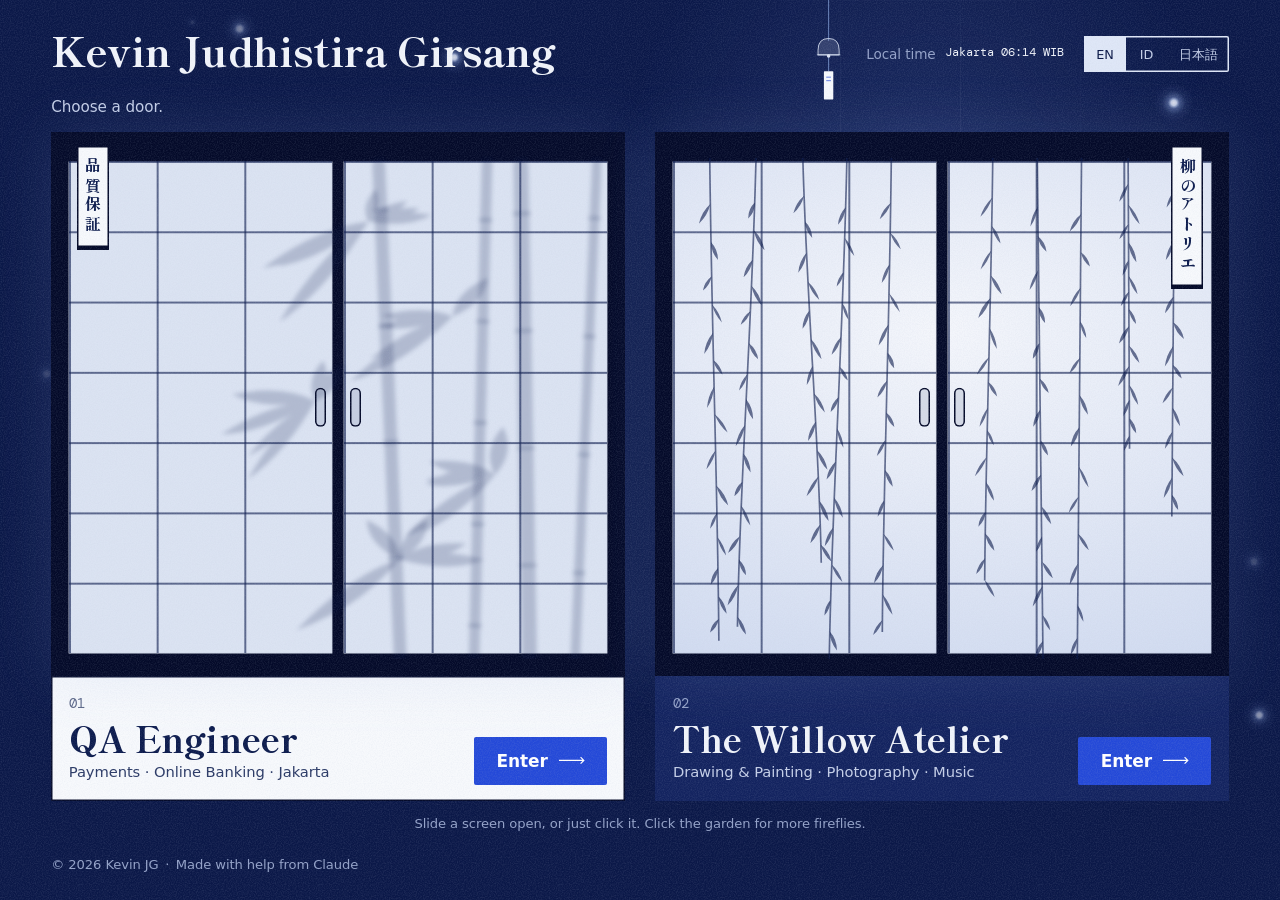
==== index.html @ 8b37664a "Gate: hang the furin in the header row, darken the frames at night The wind chime was placed at a fi" ====
<!doctype html>
<html lang="en" class="theme-dark">
<head>
  <meta charset="utf-8">
  <meta name="viewport" content="width=device-width, initial-scale=1, viewport-fit=cover">
  <title data-i18n="meta.gate.title">Kevin JG · QA Engineer and The Willow Atelier</title>
  <meta name="description" content="Two doors. One leads to my work as a QA engineer in payments and online banking. The other leads to The Willow Atelier, where I make art." data-i18n-attr="content:meta.gate.desc">
  <meta name="author" content="Kevin Judhistira Girsang">
  <meta name="theme-color" content="#0b1848">
  <link rel="canonical" href="https://kjudhist.github.io/">

  <meta property="og:type" content="website">
  <meta property="og:site_name" content="Kevin JG">
  <meta property="og:url" content="https://kjudhist.github.io/">
  <meta property="og:title" content="Kevin JG · QA Engineer and The Willow Atelier">
  <meta property="og:description" content="Two doors. One leads to my work as a QA engineer in payments and online banking. The other leads to The Willow Atelier, where I make art.">
  <meta property="og:image" content="https://kjudhist.github.io/assets/og/og-gate.jpg">
  <meta property="og:image:width" content="1200">
  <meta property="og:image:height" content="630">
  <meta property="og:image:alt" content="Kevin Judhistira Girsang. Two doors: QA Engineer, and The Willow Atelier.">
  <meta property="og:locale" content="en_US">
  <meta property="og:locale:alternate" content="id_ID">
  <meta property="og:locale:alternate" content="ja_JP">
  <meta name="twitter:card" content="summary_large_image">
  <meta name="twitter:title" content="Kevin JG · QA Engineer and The Willow Atelier">
  <meta name="twitter:description" content="Two doors. One leads to my work as a QA engineer in payments and online banking. The other leads to The Willow Atelier, where I make art.">
  <meta name="twitter:image" content="https://kjudhist.github.io/assets/og/og-gate.jpg">

  <link rel="icon" href="assets/icons/favicon.ico" sizes="32x32">
  <link rel="icon" href="assets/icons/favicon.svg" type="image/svg+xml">
  <link rel="apple-touch-icon" href="assets/icons/apple-touch-icon.png">
  <link rel="manifest" href="assets/icons/site.webmanifest">

  <link rel="preconnect" href="https://fonts.googleapis.com">
  <link rel="preconnect" href="https://fonts.gstatic.com" crossorigin>
  <link rel="stylesheet" href="https://fonts.googleapis.com/css2?family=DM+Mono:wght@400;500&family=Shippori+Mincho+B1:wght@500;700;800&family=Zen+Kaku+Gothic+New:wght@400;500;700&display=swap">
  <link rel="stylesheet" href="css/base.css">
  <link rel="stylesheet" href="css/gate.css">

  <script src="js/i18n.js"></script>
  <script src="js/main.js" defer></script>
  <script src="js/gate.js" defer></script>
</head>
<body class="gate">
  <!-- fireflies drift over the night garden (js/gate.js) -->
  <canvas class="hotaru" data-hotaru aria-hidden="true"></canvas>

  <header class="g-top">
    <div class="g-id" data-testid="station-sign">
      <h1 class="g-name unveil" translate="no">Kevin Judhistira Girsang</h1>
    </div>
    <div class="g-meta">
      <!-- a wind chime (furin) under the eaves: hover or tap it to ring it.
         Its cord runs up out of the window. -->
      <button class="furin" type="button" data-furin aria-label="Ring the wind chime" data-i18n-attr="aria-label:gate.furin">
        <svg viewBox="0 0 60 150" aria-hidden="true" focusable="false">
          <path class="furin__cord" d="M30 -400V44"/>
          <g class="furin__swing">
            <path class="furin__bell" d="M12 60Q12 40 30 40Q48 40 48 60V68H12Z"/>
            <path class="furin__rim" d="M10 68H50"/>
            <path class="furin__line" d="M30 68V96"/>
            <circle class="furin__clapper" cx="30" cy="70" r="3"/>
            <g class="furin__strip">
              <rect x="22" y="96" width="16" height="48" rx="1"/>
              <path d="M26 106H34M26 112H34" />
            </g>
          </g>
        </svg>
      </button>
      <p class="g-clock"><span data-i18n="gate.local">Local time</span> <span class="mono" translate="no">Jakarta <time data-clock>--:--</time> WIB</span></p>
      <div class="lang" role="group" aria-label="Language" data-i18n-attr="aria-label:common.lang" data-testid="lang-switcher">
        <button class="lang__opt" type="button" lang="en" title="English" aria-label="English" aria-pressed="true" data-lang-option="en" data-testid="lang-option-en">EN</button>
        <button class="lang__opt" type="button" lang="id" title="Bahasa Indonesia" aria-label="Bahasa Indonesia" aria-pressed="false" data-lang-option="id" data-testid="lang-option-id">ID</button>
        <button class="lang__opt" type="button" lang="ja" title="日本語" aria-label="日本語" aria-pressed="false" data-lang-option="ja" data-testid="lang-option-ja">日本語</button>
      </div>
    </div>
  </header>

  <main class="g-main" id="main">
    <p class="g-intro" data-i18n="gate.intro">Choose a door.</p>

    <!-- Two doors, each a pair of shoji. Drag a pair apart to slide it open, or
         click it: either way the screens part and the room behind is where you go.
         The whole door is the link, so keyboard and screen readers get a plain link. -->
    <nav class="g-doors" aria-label="Doors" data-i18n-attr="aria-label:gate.doors" data-gate data-testid="gate-doors">
      <a class="door door--qa" href="qa/" data-door data-tone="light" data-testid="door-qa" draggable="false">
        <div class="door__frame" aria-hidden="true">
          <div class="door__room"><svg viewBox="0 0 800 900" preserveAspectRatio="xMidYMax slice" focusable="false"><defs><linearGradient id="sky-day-11" x1="0" y1="0" x2="0" y2="1"><stop offset="0" stop-color="#bccbec"/><stop offset=".55" stop-color="#e3eaf7"/><stop offset="1" stop-color="#f4f6fa"/></linearGradient></defs><rect width="800" height="900" fill="url(#sky-day-11)"/><circle cx="440" cy="306" r="54" fill="#f7f9fc" stroke="#0c1b4d" stroke-width="2"/><rect x="301.8" y="429.5" width="252.4" height="14" rx="7" fill="#eef2f9" opacity=".8"/><rect x="276.4" y="338.6" width="254.5" height="14" rx="7" fill="#eef2f9" opacity=".8"/><rect x="301.3" y="350.1" width="209.5" height="14" rx="7" fill="#eef2f9" opacity=".8"/><path d="M-160,514.5 Q-160,514.5 -80,502 Q0,489.4 80,493.2 Q160,496.9 240,493.1 Q320,489.3 400,502.2 Q480,515.1 560,513.1 Q640,511 720,499.2 Q800,487.5 880,504.4 L960,1100 L-160,1100 Z" fill="#cfdcf1"/><path d="M-200,607.9 Q-200,607.9 -100,603.3 Q0,598.6 100,598 Q200,597.5 300,590.6 Q400,583.7 500,581.6 Q600,579.5 700,587.2 Q800,594.9 900,587.8 L1000,1100 L-200,1100 Z" fill="#a9bfea"/><path d="M-240,676.6 Q-240,676.6 -120,677.2 Q0,677.8 120,675.3 Q240,672.7 360,677.9 Q480,683.1 600,682.9 Q720,682.6 840,687.4 L1040,1100 L-240,1100 Z" fill="#6d8fdc"/><path d="M-280,774.3 Q-280,774.3 -140,775.4 Q0,776.5 140,775.3 Q280,774 420,775.5 Q560,776.9 700,775.1 L1080,1100 L-280,1100 Z" fill="#5274d6"/></svg></div>
          <div class="shoji door__panel door__panel--l"><div class="door__cast" data-shadow><svg viewBox="0 0 520 600" preserveAspectRatio="xMidYMin slice" focusable="false"><g transform="translate(330 0) rotate(-2.5 6 600)"><rect width="12" height="620" rx="6"/><rect x="-1.5" y="47" width="15" height="3" rx="1.5"/><rect x="-1.5" y="157" width="15" height="3" rx="1.5"/><rect x="-1.5" y="267" width="15" height="3" rx="1.5"/><rect x="-1.5" y="377" width="15" height="3" rx="1.5"/><rect x="-1.5" y="487" width="15" height="3" rx="1.5"/><rect x="-1.5" y="597" width="15" height="3" rx="1.5"/></g><g transform="translate(392 0) rotate(1.5 5 600)"><rect width="10" height="620" rx="5"/><rect x="-1.5" y="57" width="13" height="3" rx="1.5"/><rect x="-1.5" y="153" width="13" height="3" rx="1.5"/><rect x="-1.5" y="249" width="13" height="3" rx="1.5"/><rect x="-1.5" y="345" width="13" height="3" rx="1.5"/><rect x="-1.5" y="441" width="13" height="3" rx="1.5"/><rect x="-1.5" y="537" width="13" height="3" rx="1.5"/></g><g transform="translate(448 0) rotate(-1 7 600)"><rect width="14" height="620" rx="7"/><rect x="-1.5" y="51" width="17" height="3" rx="1.5"/><rect x="-1.5" y="162" width="17" height="3" rx="1.5"/><rect x="-1.5" y="273" width="17" height="3" rx="1.5"/><rect x="-1.5" y="384" width="17" height="3" rx="1.5"/><rect x="-1.5" y="495" width="17" height="3" rx="1.5"/></g><g transform="translate(486 0) rotate(2.5 4.5 600)"><rect width="9" height="620" rx="4.5"/><rect x="-1.5" y="55" width="12" height="3" rx="1.5"/><rect x="-1.5" y="167" width="12" height="3" rx="1.5"/><rect x="-1.5" y="279" width="12" height="3" rx="1.5"/><rect x="-1.5" y="391" width="12" height="3" rx="1.5"/><rect x="-1.5" y="503" width="12" height="3" rx="1.5"/></g><g class="sway" style="--t:7.6s;--d:-1.3s;--o:300px 60px"><path d="M300,60 Q252.1,66.1 200.6,104 Q248.5,97.9 300,60 Z M300,60 Q314.5,46 307.3,29.6 Q292.7,43.6 300,60 Z M300,60 Q258.5,67.9 215.9,102.7 Q257.4,94.8 300,60 Z M300,60 Q332.3,61.5 348.2,47.5 Q315.9,46.1 300,60 Z M300,60 Q337.8,66.6 360,54 Q322.3,47.4 300,60 Z M300,60 Q327.3,56.3 336.8,40.8 Q309.4,44.5 300,60 Z M300,60 Q251.2,94.3 216.3,155.3 Q265.1,121.1 300,60 Z"/></g><g class="sway" style="--t:6.1s;--d:-1.7s;--o:380px 150px"><path d="M380,150 Q350.4,143.6 310.3,159.6 Q339.9,165.9 380,150 Z M380,150 Q333,164.1 288.2,207.7 Q335.2,193.5 380,150 Z M380,150 Q355.8,143.4 321.7,155.5 Q345.9,162.1 380,150 Z M380,150 Q353.6,138.6 312.5,148.9 Q338.9,160.3 380,150 Z M380,150 Q410.7,137.1 413.2,113.6 Q382.5,126.5 380,150 Z M380,150 Q330.6,165.2 283.7,211.1 Q333.1,196 380,150 Z M380,150 Q341.5,157.6 302.1,190.1 Q340.6,182.5 380,150 Z"/></g><g class="sway" style="--t:5.6s;--d:-2.1s;--o:250px 230px"><path d="M250,230 Q212.7,256.8 186.3,304 Q223.6,277.2 250,230 Z M250,230 Q208.5,231.5 161.2,261.5 Q202.6,259.9 250,230 Z M250,230 Q267.3,212.2 257.4,192 Q240.1,209.8 250,230 Z M250,230 Q277.4,217 278.1,195.1 Q250.7,208 250,230 Z M250,230 Q215.7,245.7 186.5,281.8 Q220.8,266.1 250,230 Z M250,230 Q274.1,217.1 273.3,196.8 Q249.2,209.7 250,230 Z M250,230 Q220.6,214.2 171.6,223.5 Q201,239.3 250,230 Z"/></g><g class="sway" style="--t:6.4s;--d:-0.7s;--o:420px 300px"><path d="M420,300 Q398.7,283.7 358,287.2 Q379.3,303.5 420,300 Z M420,300 Q375.7,315.5 334.9,358.1 Q379.2,342.7 420,300 Z M420,300 Q392.3,294 354.7,308.8 Q382.4,314.9 420,300 Z M420,300 Q400.5,291.6 370.2,299.2 Q389.7,307.6 420,300 Z M420,300 Q440,278.5 427.6,254.5 Q407.6,276 420,300 Z M420,300 Q382.6,316.3 350.1,354.9 Q387.5,338.6 420,300 Z M420,300 Q392.9,292.1 354.3,305.1 Q381.4,313.1 420,300 Z"/></g><g class="sway" style="--t:7s;--d:-0.7s;--o:330px 380px"><path d="M330,380 Q279.2,397.8 232.5,446.7 Q283.3,428.9 330,380 Z M330,380 Q371.6,382.4 392.5,364.8 Q350.9,362.4 330,380 Z M330,380 Q378.4,392.9 410,380.2 Q361.6,367.3 330,380 Z M330,380 Q356.8,365.3 355.4,342.4 Q328.6,357.1 330,380 Z M330,380 Q293.6,390.6 258.8,423.9 Q295.1,413.4 330,380 Z M330,380 Q328.6,356.3 298.7,342.7 Q300,366.4 330,380 Z M330,380 Q290.1,396.4 254.9,436.9 Q294.8,420.5 330,380 Z"/></g></svg></div><span class="door__hikite"></span></div><div class="shoji door__panel door__panel--r"><div class="door__cast" data-shadow><svg viewBox="0 0 520 600" preserveAspectRatio="xMidYMin slice" focusable="false"><g transform="translate(330 0) rotate(-2.5 6 600)"><rect width="12" height="620" rx="6"/><rect x="-1.5" y="47" width="15" height="3" rx="1.5"/><rect x="-1.5" y="157" width="15" height="3" rx="1.5"/><rect x="-1.5" y="267" width="15" height="3" rx="1.5"/><rect x="-1.5" y="377" width="15" height="3" rx="1.5"/><rect x="-1.5" y="487" width="15" height="3" rx="1.5"/><rect x="-1.5" y="597" width="15" height="3" rx="1.5"/></g><g transform="translate(392 0) rotate(1.5 5 600)"><rect width="10" height="620" rx="5"/><rect x="-1.5" y="57" width="13" height="3" rx="1.5"/><rect x="-1.5" y="153" width="13" height="3" rx="1.5"/><rect x="-1.5" y="249" width="13" height="3" rx="1.5"/><rect x="-1.5" y="345" width="13" height="3" rx="1.5"/><rect x="-1.5" y="441" width="13" height="3" rx="1.5"/><rect x="-1.5" y="537" width="13" height="3" rx="1.5"/></g><g transform="translate(448 0) rotate(-1 7 600)"><rect width="14" height="620" rx="7"/><rect x="-1.5" y="51" width="17" height="3" rx="1.5"/><rect x="-1.5" y="162" width="17" height="3" rx="1.5"/><rect x="-1.5" y="273" width="17" height="3" rx="1.5"/><rect x="-1.5" y="384" width="17" height="3" rx="1.5"/><rect x="-1.5" y="495" width="17" height="3" rx="1.5"/></g><g transform="translate(486 0) rotate(2.5 4.5 600)"><rect width="9" height="620" rx="4.5"/><rect x="-1.5" y="55" width="12" height="3" rx="1.5"/><rect x="-1.5" y="167" width="12" height="3" rx="1.5"/><rect x="-1.5" y="279" width="12" height="3" rx="1.5"/><rect x="-1.5" y="391" width="12" height="3" rx="1.5"/><rect x="-1.5" y="503" width="12" height="3" rx="1.5"/></g><g class="sway" style="--t:7.6s;--d:-1.3s;--o:300px 60px"><path d="M300,60 Q252.1,66.1 200.6,104 Q248.5,97.9 300,60 Z M300,60 Q314.5,46 307.3,29.6 Q292.7,43.6 300,60 Z M300,60 Q258.5,67.9 215.9,102.7 Q257.4,94.8 300,60 Z M300,60 Q332.3,61.5 348.2,47.5 Q315.9,46.1 300,60 Z M300,60 Q337.8,66.6 360,54 Q322.3,47.4 300,60 Z M300,60 Q327.3,56.3 336.8,40.8 Q309.4,44.5 300,60 Z M300,60 Q251.2,94.3 216.3,155.3 Q265.1,121.1 300,60 Z"/></g><g class="sway" style="--t:6.1s;--d:-1.7s;--o:380px 150px"><path d="M380,150 Q350.4,143.6 310.3,159.6 Q339.9,165.9 380,150 Z M380,150 Q333,164.1 288.2,207.7 Q335.2,193.5 380,150 Z M380,150 Q355.8,143.4 321.7,155.5 Q345.9,162.1 380,150 Z M380,150 Q353.6,138.6 312.5,148.9 Q338.9,160.3 380,150 Z M380,150 Q410.7,137.1 413.2,113.6 Q382.5,126.5 380,150 Z M380,150 Q330.6,165.2 283.7,211.1 Q333.1,196 380,150 Z M380,150 Q341.5,157.6 302.1,190.1 Q340.6,182.5 380,150 Z"/></g><g class="sway" style="--t:5.6s;--d:-2.1s;--o:250px 230px"><path d="M250,230 Q212.7,256.8 186.3,304 Q223.6,277.2 250,230 Z M250,230 Q208.5,231.5 161.2,261.5 Q202.6,259.9 250,230 Z M250,230 Q267.3,212.2 257.4,192 Q240.1,209.8 250,230 Z M250,230 Q277.4,217 278.1,195.1 Q250.7,208 250,230 Z M250,230 Q215.7,245.7 186.5,281.8 Q220.8,266.1 250,230 Z M250,230 Q274.1,217.1 273.3,196.8 Q249.2,209.7 250,230 Z M250,230 Q220.6,214.2 171.6,223.5 Q201,239.3 250,230 Z"/></g><g class="sway" style="--t:6.4s;--d:-0.7s;--o:420px 300px"><path d="M420,300 Q398.7,283.7 358,287.2 Q379.3,303.5 420,300 Z M420,300 Q375.7,315.5 334.9,358.1 Q379.2,342.7 420,300 Z M420,300 Q392.3,294 354.7,308.8 Q382.4,314.9 420,300 Z M420,300 Q400.5,291.6 370.2,299.2 Q389.7,307.6 420,300 Z M420,300 Q440,278.5 427.6,254.5 Q407.6,276 420,300 Z M420,300 Q382.6,316.3 350.1,354.9 Q387.5,338.6 420,300 Z M420,300 Q392.9,292.1 354.3,305.1 Q381.4,313.1 420,300 Z"/></g><g class="sway" style="--t:7s;--d:-0.7s;--o:330px 380px"><path d="M330,380 Q279.2,397.8 232.5,446.7 Q283.3,428.9 330,380 Z M330,380 Q371.6,382.4 392.5,364.8 Q350.9,362.4 330,380 Z M330,380 Q378.4,392.9 410,380.2 Q361.6,367.3 330,380 Z M330,380 Q356.8,365.3 355.4,342.4 Q328.6,357.1 330,380 Z M330,380 Q293.6,390.6 258.8,423.9 Q295.1,413.4 330,380 Z M330,380 Q328.6,356.3 298.7,342.7 Q300,366.4 330,380 Z M330,380 Q290.1,396.4 254.9,436.9 Q294.8,420.5 330,380 Z"/></g></svg></div><span class="door__hikite"></span></div>
        </div>
        <span class="door__tag" lang="ja" aria-hidden="true">品質保証</span>
        <span class="door__label">
          <span class="door__no mono" aria-hidden="true">01</span>
          <span class="door__title" data-i18n="gate.qa">QA Engineer</span>
          <span class="door__sub" data-i18n="qa.hero.sub">Payments · Online Banking · Jakarta</span>
          <span class="door__cta"><span data-i18n="gate.enter">Enter</span><svg class="arrow" viewBox="0 0 32 10" aria-hidden="true" focusable="false"><path d="M0 5h31M27 1l4 4-4 4" fill="none" stroke="currentColor" stroke-width="1.5"/></svg></span>
        </span>
      </a>
      <a class="door door--art" href="art/" data-door data-tone="dark" data-testid="door-art" draggable="false">
        <div class="door__frame" aria-hidden="true">
          <div class="door__room"><svg viewBox="0 0 800 900" preserveAspectRatio="xMidYMax slice" focusable="false"><defs><linearGradient id="sky-night-5" x1="0" y1="0" x2="0" y2="1"><stop offset="0" stop-color="#050c2e"/><stop offset=".6" stop-color="#0b1848"/><stop offset="1" stop-color="#13235f"/></linearGradient></defs><rect width="800" height="900" fill="url(#sky-night-5)"/><g fill="#dfe7f7" class="view__stars"><circle cx="498.3" cy="367.2" r="1.1"/><circle cx="672.3" cy="384.1" r="1.4"/><circle cx="519.2" cy="445.9" r="1.1"/><circle cx="297.4" cy="429.9" r="2.2"/><circle cx="435" cy="284.1" r="1.1"/><circle cx="584.9" cy="202" r="1.4"/><circle cx="733.1" cy="379" r="1.4"/><circle cx="609.5" cy="35.6" r="2.2"/><circle cx="101.4" cy="0.9" r="1.1"/><circle cx="167.6" cy="106.7" r="1.4"/><circle cx="697.9" cy="143.2" r="1.4"/><circle cx="431.4" cy="335.5" r="1.4"/><circle cx="145.3" cy="479.4" r="1.4"/><circle cx="773.3" cy="442.4" r="1.8"/><circle cx="17.3" cy="205.4" r="1.4"/><circle cx="211" cy="164.3" r="1.1"/><circle cx="476.8" cy="350.3" r="1.1"/><circle cx="248" cy="405.2" r="2.2"/><circle cx="557.1" cy="91.5" r="2.2"/><circle cx="563.7" cy="28.2" r="1.1"/><circle cx="759.4" cy="177" r="2.2"/><circle cx="14.5" cy="389.9" r="1.8"/><circle cx="301.1" cy="416.4" r="2.2"/><circle cx="37.4" cy="89.6" r="1.4"/><circle cx="95.2" cy="121.8" r="2.2"/><circle cx="275.5" cy="175.6" r="1.8"/><circle cx="620.5" cy="53.5" r="1.8"/><circle cx="687.8" cy="18.1" r="1.1"/><circle cx="166.8" cy="253.9" r="1.8"/><circle cx="734.5" cy="168.3" r="1.1"/><circle cx="250" cy="156.8" r="1.4"/><circle cx="639" cy="310.3" r="1.8"/><circle cx="797.4" cy="80" r="1.1"/><circle cx="64.8" cy="297.3" r="2.2"/><circle cx="25.5" cy="366.6" r="1.8"/><circle cx="661" cy="225.6" r="2.2"/><circle cx="116.5" cy="484.6" r="1.1"/><circle cx="641.3" cy="165.4" r="1.4"/><circle cx="104.5" cy="362.2" r="1.4"/><circle cx="504.3" cy="390.1" r="1.1"/><circle cx="135.1" cy="184.6" r="1.1"/><circle cx="675.8" cy="145.9" r="2.2"/><circle cx="737.6" cy="307.1" r="1.4"/><circle cx="780.8" cy="224.5" r="2.2"/><circle cx="551.1" cy="157.3" r="1.8"/><circle cx="232.8" cy="199.9" r="1.4"/><circle cx="90" cy="406.9" r="1.4"/><circle cx="501.6" cy="247.2" r="1.8"/><circle cx="144.1" cy="243.5" r="1.8"/><circle cx="50.5" cy="393.6" r="1.8"/><circle cx="555.7" cy="328.7" r="1.8"/><circle cx="290.7" cy="348.7" r="1.8"/><circle cx="668.2" cy="131.1" r="1.8"/><circle cx="765.5" cy="168.3" r="1.4"/><circle cx="464.5" cy="5.7" r="1.8"/><circle cx="260.7" cy="135.5" r="1.8"/><circle cx="653.3" cy="320.5" r="1.8"/><circle cx="278.3" cy="318.8" r="2.2"/><circle cx="280" cy="417.2" r="2.2"/><circle cx="780.9" cy="473.5" r="1.4"/><circle cx="423.5" cy="82.3" r="1.8"/><circle cx="749.9" cy="236.2" r="1.1"/><circle cx="575.7" cy="361.5" r="1.4"/><circle cx="493.4" cy="463.4" r="2.2"/><circle cx="242.1" cy="273.8" r="1.8"/><circle cx="576.3" cy="13.7" r="1.4"/><circle cx="469.2" cy="308.9" r="1.4"/><circle cx="175.2" cy="339.5" r="1.1"/><circle cx="789.2" cy="485" r="1.4"/><circle cx="43.3" cy="66.1" r="1.8"/></g><circle cx="370" cy="270" r="58" fill="#eef2fa"/><circle cx="370" cy="270" r="96" fill="#8eabe3" fill-opacity=".09"/><rect x="225.9" y="328" width="334.9" height="14" rx="7" fill="#2a3f8f" opacity=".8"/><rect x="206.3" y="358.9" width="246.5" height="14" rx="7" fill="#2a3f8f" opacity=".8"/><rect x="148" y="373.9" width="191.5" height="14" rx="7" fill="#2a3f8f" opacity=".8"/><path d="M-160,499.5 Q-160,499.5 -80,499 Q0,498.6 80,509.4 Q160,520.3 240,518.5 Q320,516.8 400,517 Q480,517.2 560,514 Q640,510.8 720,508.2 Q800,505.7 880,513.2 L960,1100 L-160,1100 Z" fill="#16297a"/><path d="M-200,595.5 Q-200,595.5 -100,591.8 Q0,588 100,587.9 Q200,587.9 300,591.1 Q400,594.4 500,601 Q600,607.5 700,597.7 Q800,587.8 900,588.7 L1000,1100 L-200,1100 Z" fill="#13235f"/><path d="M-240,675.1 Q-240,675.1 -120,678.5 Q0,681.8 120,683.7 Q240,685.5 360,685.2 Q480,684.9 600,684.1 Q720,683.2 840,679.5 L1040,1100 L-240,1100 Z" fill="#0f1d52"/><path d="M-280,771.9 Q-280,771.9 -140,772.7 Q0,773.6 140,771.1 Q280,768.6 420,768 Q560,767.4 700,767 L1080,1100 L-280,1100 Z" fill="#0a1644"/></svg></div>
          <div class="shoji door__panel door__panel--l"><div class="door__cast" data-shadow><svg viewBox="0 0 520 600" preserveAspectRatio="xMidYMin slice" focusable="false"><g class="willow__strand" style="--x:40px;--k:1.4"><g class="willow__sway" style="--t:7.4s;--d:-1.8s"><path class="willow__stem" d="M40,-6 C41.7,159.9 47.8,319.8 48.7,456.9"/><path class="willow__leaves" d="M40.6,43.6 Q32.3,51.2 29.8,62.2 Q38.1,54.6 40.6,43.6 M41.2,79.5 Q41.3,89.3 47.9,96.5 Q47.9,86.7 41.2,79.5 M41.9,111.8 Q35.1,117.0 33.6,125.3 Q40.4,120.2 41.9,111.8 M42.4,139.0 Q44.7,148.6 51.6,155.7 Q49.3,146.1 42.4,139.0 M43.0,165.7 Q35.8,174.3 34.8,185.5 Q42.0,176.9 43.0,165.7 M43.6,191.4 Q45.2,199.9 52.2,204.9 Q50.6,196.4 43.6,191.4 M44.2,216.6 Q38.2,225.7 37.5,236.6 Q43.5,227.5 44.2,216.6 M44.8,242.5 Q48.5,252.8 57.0,259.8 Q53.3,249.5 44.8,242.5 M45.6,276.8 Q38.8,284.4 36.9,294.5 Q43.8,286.8 45.6,276.8 M46.4,310.2 Q49.0,321.4 57.6,328.9 Q55.0,317.8 46.4,310.2 M46.9,336.0 Q41.2,342.3 40.4,350.8 Q46.2,344.5 46.9,336.0 M47.4,358.9 Q49.1,368.7 55.6,376.3 Q53.9,366.5 47.4,358.9 M47.9,388.1 Q41.3,394.6 41.0,403.8 Q47.6,397.3 47.9,388.1 M48.3,414.7 Q49.2,424.4 56.1,431.3 Q55.2,421.6 48.3,414.7 M48.5,436.3 Q41.6,440.9 40.3,449.0 Q47.2,444.5 48.5,436.3"/></g></g><g class="willow__strand" style="--x:84px;--k:1.9"><g class="willow__sway" style="--t:6.2s;--d:-0.7s"><path class="willow__stem" d="M84,-6 C80.5,155.2 68.1,310.5 66.3,443.6"/><path class="willow__leaves" d="M82.7,42.2 Q76.3,48.3 76.5,57.2 Q82.9,51.1 82.7,42.2 M81.8,68.4 Q83.8,79.6 92.0,87.4 Q90.0,76.2 81.8,68.4 M80.7,96.3 Q73.4,103.1 72.1,112.9 Q79.4,106.2 80.7,96.3 M79.7,121.2 Q81.4,131.9 89.3,139.4 Q87.5,128.7 79.7,121.2 M78.6,145.1 Q71.6,149.7 69.4,157.8 Q76.4,153.1 78.6,145.1 M77.2,175.4 Q78.5,184.7 85.9,190.5 Q84.6,181.2 77.2,175.4 M75.7,204.7 Q69.3,211.1 67.8,220.1 Q74.3,213.7 75.7,204.7 M74.5,228.4 Q74.4,239.0 81.1,247.2 Q81.2,236.6 74.5,228.4 M73.3,252.8 Q66.1,261.6 64.6,272.9 Q71.8,264.1 73.3,252.8 M72.0,279.7 Q72.2,289.8 78.8,297.6 Q78.6,287.4 72.0,279.7 M70.8,306.7 Q64.0,311.8 63.4,320.2 Q70.2,315.2 70.8,306.7 M69.8,328.8 Q71.6,339.4 78.5,347.8 Q76.6,337.2 69.8,328.8 M68.6,358.1 Q60.2,364.0 57.4,373.9 Q65.8,368.0 68.6,358.1 M67.8,380.3 Q68.0,389.0 74.4,394.9 Q74.3,386.2 67.8,380.3 M67.1,404.1 Q58.9,412.2 56.9,423.6 Q65.1,415.4 67.1,404.1 M66.5,434.4 Q67.4,444.1 74.4,451.0 Q73.4,441.3 66.5,434.4"/></g></g><g class="willow__strand" style="--x:128px;--k:2.4"><g class="willow__sway" style="--t:7.3s;--d:-3.2s"><path class="willow__stem" d="M128,-6 C131.5,134.1 143.8,268.2 145.6,383.1"/><path class="willow__leaves" d="M129.3,35.8 Q121.6,42.5 119.2,52.4 Q126.9,45.7 129.3,35.8 M130.3,60.1 Q130.6,69.2 137.1,75.6 Q136.8,66.5 130.3,60.1 M131.6,89.6 Q124.6,97.8 123.8,108.6 Q130.8,100.4 131.6,89.6 M133.0,117.1 Q135.9,127.3 143.8,134.3 Q140.9,124.1 133.0,117.1 M134.4,144.4 Q128.0,151.8 127.9,161.6 Q134.3,154.2 134.4,144.4 M135.9,171.3 Q138.0,182.4 145.9,190.5 Q143.8,179.4 135.9,171.3 M137.4,196.8 Q131.9,205.0 131.9,214.8 Q137.4,206.6 137.4,196.8 M138.9,222.8 Q141.2,233.4 149.1,240.8 Q146.8,230.2 138.9,222.8 M140.4,249.7 Q133.6,257.5 133.1,267.8 Q139.8,260.0 140.4,249.7 M141.8,276.5 Q143.6,287.3 151.5,295.0 Q149.7,284.1 141.8,276.5 M143.0,301.5 Q134.7,309.2 131.7,320.1 Q140.0,312.4 143.0,301.5 M143.9,324.6 Q145.0,335.6 152.6,343.6 Q151.5,332.7 143.9,324.6 M144.7,346.9 Q137.1,354.2 135.3,364.6 Q143.0,357.3 144.7,346.9 M145.2,366.1 Q147.6,375.9 155.4,382.2 Q153.1,372.4 145.2,366.1"/></g></g><g class="willow__strand" style="--x:170px;--k:2.0"><g class="willow__sway" style="--t:7.9s;--d:-4.6s"><path class="willow__stem" d="M170,-6 C166.6,170.1 154.7,340.3 153.0,486.1"/><path class="willow__leaves" d="M168.7,46.6 Q162.1,53.6 161.4,63.2 Q168.1,56.2 168.7,46.6 M167.9,75.7 Q170.0,85.5 176.9,92.8 Q174.7,83.0 167.9,75.7 M166.8,107.8 Q161.0,113.6 160.2,121.7 Q166.0,115.9 166.8,107.8 M165.7,137.7 Q166.0,146.3 171.3,153.0 Q171.0,144.4 165.7,137.7 M164.4,169.3 Q157.1,176.3 155.4,186.3 Q162.7,179.3 164.4,169.3 M163.2,197.7 Q164.4,205.7 170.7,210.6 Q169.6,202.6 163.2,197.7 M162.0,226.4 Q155.2,231.7 154.5,240.3 Q161.2,234.9 162.0,226.4 M160.7,255.9 Q161.1,265.9 166.6,274.3 Q166.2,264.3 160.7,255.9 M159.3,287.3 Q151.8,294.2 150.6,304.3 Q158.1,297.4 159.3,287.3 M157.9,321.6 Q159.0,332.3 166.1,340.5 Q165.0,329.7 157.9,321.6 M156.7,350.0 Q149.9,357.4 148.9,367.4 Q155.7,360.0 156.7,350.0 M155.5,384.8 Q158.0,394.6 165.6,401.2 Q163.0,391.5 155.5,384.8 M154.4,418.3 Q148.6,424.5 148.6,433.0 Q154.4,426.8 154.4,418.3 M153.6,448.0 Q153.8,458.3 160.5,466.1 Q160.4,455.8 153.6,448.0 M153.2,474.5 Q146.8,480.6 145.7,489.3 Q152.0,483.2 153.2,474.5"/></g></g><g class="willow__strand" style="--x:212px;--k:1.5"><g class="willow__sway" style="--t:7.5s;--d:-3.5s"><path class="willow__stem" d="M212,-6 C210.3,157.1 204.2,314.1 203.4,448.7"/><path class="willow__leaves" d="M211.4,42.7 Q203.6,48.6 200.9,57.9 Q208.6,52.0 211.4,42.7 M210.9,70.8 Q213.5,80.1 220.9,86.3 Q218.3,77.0 210.9,70.8 M210.3,100.5 Q203.8,108.3 202.8,118.4 Q209.4,110.6 210.3,100.5 M209.8,127.9 Q212.6,138.2 220.1,145.9 Q217.2,135.6 209.8,127.9 M209.1,157.9 Q201.5,166.2 199.9,177.4 Q207.6,169.0 209.1,157.9 M208.5,184.2 Q208.2,193.0 214.6,199.1 Q214.9,190.3 208.5,184.2 M207.9,210.8 Q200.5,217.2 198.7,226.7 Q206.1,220.4 207.9,210.8 M207.1,240.8 Q208.0,249.3 214.8,254.6 Q213.9,246.1 207.1,240.8 M206.5,266.9 Q199.8,273.1 198.2,282.1 Q204.9,275.9 206.5,266.9 M205.9,295.3 Q206.6,304.7 213.3,311.2 Q212.6,301.8 205.9,295.3 M205.2,324.0 Q199.3,330.7 199.0,339.6 Q205.0,332.9 205.2,324.0 M204.6,355.8 Q207.3,365.2 214.4,371.8 Q211.7,362.4 204.6,355.8 M204.1,385.4 Q196.8,392.4 195.5,402.4 Q202.7,395.4 204.1,385.4 M203.7,413.0 Q205.7,424.0 213.1,432.2 Q211.1,421.3 203.7,413.0 M203.4,437.6 Q196.6,443.0 194.7,451.5 Q201.5,446.1 203.4,437.6"/></g></g><g class="willow__strand" style="--x:308px;--k:2.0"><g class="willow__sway" style="--t:7.2s;--d:-0.9s"><path class="willow__stem" d="M308,-6 C306.5,139.9 301.1,279.9 300.3,399.8"/><path class="willow__leaves" d="M307.4,37.6 Q299.5,45.2 296.2,55.7 Q304.1,48.1 307.4,37.6 M307.0,64.4 Q308.5,74.0 315.3,80.9 Q313.8,71.3 307.0,64.4 M306.6,87.5 Q299.2,95.2 296.4,105.5 Q303.8,97.8 306.6,87.5 M306.1,111.3 Q308.4,121.8 316.4,129.0 Q314.1,118.5 306.1,111.3 M305.6,132.7 Q296.8,140.2 294.2,151.4 Q303.0,143.9 305.6,132.7 M305.0,161.1 Q305.7,171.9 311.9,180.8 Q311.1,170.0 305.0,161.1 M304.3,188.5 Q296.4,195.2 292.9,205.0 Q300.9,198.3 304.3,188.5 M303.7,212.1 Q305.2,220.6 312.1,225.7 Q310.7,217.2 303.7,212.1 M303.2,236.6 Q296.9,244.4 295.4,254.3 Q301.7,246.5 303.2,236.6 M302.7,257.7 Q303.4,265.9 309.0,271.9 Q308.2,263.7 302.7,257.7 M302.1,283.2 Q294.2,290.8 291.0,301.2 Q298.9,293.6 302.1,283.2 M301.6,306.9 Q302.6,316.9 309.2,324.5 Q308.2,314.5 301.6,306.9 M301.1,335.1 Q294.7,340.5 294.3,348.9 Q300.7,343.4 301.1,335.1 M300.8,355.3 Q302.0,365.1 309.5,371.7 Q308.2,361.8 300.8,355.3 M300.5,379.0 Q293.6,384.8 292.3,393.7 Q299.1,387.9 300.5,379.0 M300.3,399.4 Q302.6,408.9 309.7,415.5 Q307.4,406.1 300.3,399.4"/></g></g><g class="willow__strand" style="--x:350px;--k:1.8"><g class="willow__sway" style="--t:6.4s;--d:-0.2s"><path class="willow__stem" d="M350,-6 C351.1,169.4 355.0,338.8 355.6,484.0"/><path class="willow__leaves" d="M350.4,46.4 Q344.4,54.7 343.5,64.8 Q349.5,56.6 350.4,46.4 M350.7,74.1 Q351.7,83.1 358.8,88.7 Q357.8,79.7 350.7,74.1 M351.0,106.2 Q344.5,114.5 342.7,125.0 Q349.3,116.7 351.0,106.2 M351.5,141.2 Q351.1,150.0 357.4,156.1 Q357.7,147.4 351.5,141.2 M351.9,175.3 Q345.6,181.3 345.9,190.0 Q352.2,184.0 351.9,175.3 M352.4,208.9 Q354.0,217.4 360.9,222.4 Q359.4,214.0 352.4,208.9 M352.8,238.3 Q346.5,245.1 346.2,254.3 Q352.5,247.5 352.8,238.3 M353.2,267.3 Q353.7,276.0 360.3,281.6 Q359.8,273.0 353.2,267.3 M353.7,299.6 Q346.2,305.7 344.6,315.2 Q352.1,309.2 353.7,299.6 M354.1,329.9 Q355.8,339.9 363.3,346.6 Q361.7,336.6 354.1,329.9 M354.5,358.4 Q349.2,364.5 349.1,372.6 Q354.4,366.5 354.5,358.4 M354.8,382.3 Q357.0,391.8 364.8,397.7 Q362.6,388.1 354.8,382.3 M355.0,405.4 Q347.5,413.5 345.7,424.5 Q353.2,416.4 355.0,405.4 M355.3,433.1 Q356.4,441.3 362.4,447.1 Q361.3,438.8 355.3,433.1 M355.4,457.2 Q348.6,463.8 348.0,473.3 Q354.9,466.7 355.4,457.2 M355.6,480.9 Q356.5,489.8 362.4,496.4 Q361.5,487.6 355.6,480.9"/></g></g><g class="willow__strand" style="--x:392px;--k:2.4"><g class="willow__sway" style="--t:7.6s;--d:-1.1s"><path class="willow__stem" d="M392,-6 C391.1,191.6 387.8,383.1 387.3,547.4"/><path class="willow__leaves" d="M391.7,53.1 Q383.4,59.5 380.7,69.6 Q388.9,63.1 391.7,53.1 M391.4,89.3 Q392.9,97.8 399.9,102.6 Q398.4,94.2 391.4,89.3 M391.1,122.8 Q383.7,130.1 381.1,140.2 Q388.5,132.8 391.1,122.8 M390.8,154.7 Q391.1,163.4 396.4,170.3 Q396.1,161.6 390.8,154.7 M390.5,189.2 Q383.1,194.9 380.6,203.7 Q387.9,198.1 390.5,189.2 M390.1,224.5 Q391.0,235.0 398.1,242.9 Q397.1,232.4 390.1,224.5 M389.8,255.1 Q382.5,262.6 381.8,273.1 Q389.0,265.5 389.8,255.1 M389.4,292.1 Q391.7,303.1 398.7,311.9 Q396.4,300.9 389.4,292.1 M389.1,320.7 Q382.1,326.9 379.7,335.9 Q386.6,329.7 389.1,320.7 M388.7,355.6 Q391.3,365.0 398.9,371.2 Q396.3,361.8 388.7,355.6 M388.4,384.0 Q381.6,392.7 380.6,403.8 Q387.4,395.0 388.4,384.0 M388.1,423.1 Q388.5,431.9 393.8,438.8 Q393.4,430.0 388.1,423.1 M387.8,454.6 Q381.9,461.3 381.7,470.2 Q387.6,463.5 387.8,454.6 M387.6,484.3 Q386.9,492.7 392.9,498.6 Q393.6,490.2 387.6,484.3 M387.4,512.0 Q380.5,518.5 379.2,527.8 Q386.1,521.4 387.4,512.0 M387.3,538.1 Q387.7,546.5 393.8,552.4 Q393.4,544.0 387.3,538.1"/></g></g><g class="willow__strand" style="--x:436px;--k:2.8"><g class="willow__sway" style="--t:7.8s;--d:-3.1s"><path class="willow__stem" d="M436,-6 C436.3,96.3 437.3,192.7 437.4,275.2"/><path class="willow__leaves" d="M436.1,24.5 Q429.2,31.7 427.6,41.5 Q434.5,34.3 436.1,24.5 M436.2,44.3 Q439.1,55.0 447.0,62.8 Q444.1,52.1 436.2,44.3 M436.3,62.6 Q429.7,68.3 427.7,76.8 Q434.3,71.1 436.3,62.6 M436.4,79.7 Q437.0,90.5 443.9,98.7 Q443.3,88.0 436.4,79.7 M436.5,96.7 Q431.0,102.9 430.8,111.2 Q436.3,105.0 436.5,96.7 M436.6,111.8 Q438.3,121.6 445.0,128.9 Q443.4,119.1 436.6,111.8 M436.7,126.7 Q430.5,132.0 429.1,140.0 Q435.3,134.7 436.7,126.7 M436.8,142.9 Q437.4,151.3 443.6,157.1 Q442.9,148.7 436.8,142.9 M436.9,159.2 Q429.1,165.6 427.4,175.5 Q435.2,169.1 436.9,159.2 M437.0,177.6 Q439.3,187.3 446.8,193.9 Q444.5,184.2 437.0,177.6 M437.1,196.8 Q429.0,204.7 426.6,215.8 Q434.8,207.9 437.1,196.8 M437.2,214.9 Q438.7,225.6 445.6,233.8 Q444.1,223.2 437.2,214.9 M437.3,229.0 Q431.7,235.6 431.6,244.1 Q437.1,237.6 437.3,229.0 M437.3,246.3 Q437.4,254.8 443.7,260.4 Q443.6,252.0 437.3,246.3 M437.4,262.6 Q432.2,268.9 432.1,277.0 Q437.3,270.8 437.4,262.6"/></g></g><g class="willow__strand" style="--x:480px;--k:1.7"><g class="willow__sway" style="--t:7.4s;--d:-1.6s"><path class="willow__stem" d="M480,-6 C479.5,118.8 477.7,237.5 477.4,339.3"/><path class="willow__leaves" d="M479.8,31.2 Q473.7,37.9 472.4,46.9 Q478.5,40.2 479.8,31.2 M479.7,55.1 Q482.5,65.1 490.1,72.3 Q487.2,62.3 479.7,55.1 M479.5,78.2 Q472.8,86.2 471.7,96.6 Q478.4,88.6 479.5,78.2 M479.3,104.9 Q480.8,113.1 487.3,118.5 Q485.8,110.2 479.3,104.9 M479.0,131.0 Q472.2,137.6 470.9,147.0 Q477.7,140.4 479.0,131.0 M478.8,155.5 Q480.8,165.3 488.9,171.2 Q486.9,161.4 478.8,155.5 M478.6,178.2 Q471.9,186.6 470.8,197.4 Q477.5,188.9 478.6,178.2 M478.4,195.9 Q479.9,204.0 486.8,208.6 Q485.3,200.5 478.4,195.9 M478.2,217.1 Q471.1,223.0 468.6,232.0 Q475.8,226.1 478.2,217.1 M478.1,236.3 Q478.9,246.2 485.3,253.8 Q484.4,243.9 478.1,236.3 M477.9,259.1 Q471.8,265.9 470.8,275.1 Q477.0,268.2 477.9,259.1 M477.7,283.4 Q480.4,294.0 488.6,301.3 Q485.9,290.7 477.7,283.4 M477.6,302.6 Q470.8,311.0 469.7,321.8 Q476.5,313.4 477.6,302.6 M477.5,318.6 Q477.4,327.1 483.4,333.1 Q483.5,324.6 477.5,318.6"/></g></g></svg></div><span class="door__hikite"></span></div><div class="shoji door__panel door__panel--r"><div class="door__cast" data-shadow><svg viewBox="0 0 520 600" preserveAspectRatio="xMidYMin slice" focusable="false"><g class="willow__strand" style="--x:40px;--k:1.4"><g class="willow__sway" style="--t:7.4s;--d:-1.8s"><path class="willow__stem" d="M40,-6 C41.7,159.9 47.8,319.8 48.7,456.9"/><path class="willow__leaves" d="M40.6,43.6 Q32.3,51.2 29.8,62.2 Q38.1,54.6 40.6,43.6 M41.2,79.5 Q41.3,89.3 47.9,96.5 Q47.9,86.7 41.2,79.5 M41.9,111.8 Q35.1,117.0 33.6,125.3 Q40.4,120.2 41.9,111.8 M42.4,139.0 Q44.7,148.6 51.6,155.7 Q49.3,146.1 42.4,139.0 M43.0,165.7 Q35.8,174.3 34.8,185.5 Q42.0,176.9 43.0,165.7 M43.6,191.4 Q45.2,199.9 52.2,204.9 Q50.6,196.4 43.6,191.4 M44.2,216.6 Q38.2,225.7 37.5,236.6 Q43.5,227.5 44.2,216.6 M44.8,242.5 Q48.5,252.8 57.0,259.8 Q53.3,249.5 44.8,242.5 M45.6,276.8 Q38.8,284.4 36.9,294.5 Q43.8,286.8 45.6,276.8 M46.4,310.2 Q49.0,321.4 57.6,328.9 Q55.0,317.8 46.4,310.2 M46.9,336.0 Q41.2,342.3 40.4,350.8 Q46.2,344.5 46.9,336.0 M47.4,358.9 Q49.1,368.7 55.6,376.3 Q53.9,366.5 47.4,358.9 M47.9,388.1 Q41.3,394.6 41.0,403.8 Q47.6,397.3 47.9,388.1 M48.3,414.7 Q49.2,424.4 56.1,431.3 Q55.2,421.6 48.3,414.7 M48.5,436.3 Q41.6,440.9 40.3,449.0 Q47.2,444.5 48.5,436.3"/></g></g><g class="willow__strand" style="--x:84px;--k:1.9"><g class="willow__sway" style="--t:6.2s;--d:-0.7s"><path class="willow__stem" d="M84,-6 C80.5,155.2 68.1,310.5 66.3,443.6"/><path class="willow__leaves" d="M82.7,42.2 Q76.3,48.3 76.5,57.2 Q82.9,51.1 82.7,42.2 M81.8,68.4 Q83.8,79.6 92.0,87.4 Q90.0,76.2 81.8,68.4 M80.7,96.3 Q73.4,103.1 72.1,112.9 Q79.4,106.2 80.7,96.3 M79.7,121.2 Q81.4,131.9 89.3,139.4 Q87.5,128.7 79.7,121.2 M78.6,145.1 Q71.6,149.7 69.4,157.8 Q76.4,153.1 78.6,145.1 M77.2,175.4 Q78.5,184.7 85.9,190.5 Q84.6,181.2 77.2,175.4 M75.7,204.7 Q69.3,211.1 67.8,220.1 Q74.3,213.7 75.7,204.7 M74.5,228.4 Q74.4,239.0 81.1,247.2 Q81.2,236.6 74.5,228.4 M73.3,252.8 Q66.1,261.6 64.6,272.9 Q71.8,264.1 73.3,252.8 M72.0,279.7 Q72.2,289.8 78.8,297.6 Q78.6,287.4 72.0,279.7 M70.8,306.7 Q64.0,311.8 63.4,320.2 Q70.2,315.2 70.8,306.7 M69.8,328.8 Q71.6,339.4 78.5,347.8 Q76.6,337.2 69.8,328.8 M68.6,358.1 Q60.2,364.0 57.4,373.9 Q65.8,368.0 68.6,358.1 M67.8,380.3 Q68.0,389.0 74.4,394.9 Q74.3,386.2 67.8,380.3 M67.1,404.1 Q58.9,412.2 56.9,423.6 Q65.1,415.4 67.1,404.1 M66.5,434.4 Q67.4,444.1 74.4,451.0 Q73.4,441.3 66.5,434.4"/></g></g><g class="willow__strand" style="--x:128px;--k:2.4"><g class="willow__sway" style="--t:7.3s;--d:-3.2s"><path class="willow__stem" d="M128,-6 C131.5,134.1 143.8,268.2 145.6,383.1"/><path class="willow__leaves" d="M129.3,35.8 Q121.6,42.5 119.2,52.4 Q126.9,45.7 129.3,35.8 M130.3,60.1 Q130.6,69.2 137.1,75.6 Q136.8,66.5 130.3,60.1 M131.6,89.6 Q124.6,97.8 123.8,108.6 Q130.8,100.4 131.6,89.6 M133.0,117.1 Q135.9,127.3 143.8,134.3 Q140.9,124.1 133.0,117.1 M134.4,144.4 Q128.0,151.8 127.9,161.6 Q134.3,154.2 134.4,144.4 M135.9,171.3 Q138.0,182.4 145.9,190.5 Q143.8,179.4 135.9,171.3 M137.4,196.8 Q131.9,205.0 131.9,214.8 Q137.4,206.6 137.4,196.8 M138.9,222.8 Q141.2,233.4 149.1,240.8 Q146.8,230.2 138.9,222.8 M140.4,249.7 Q133.6,257.5 133.1,267.8 Q139.8,260.0 140.4,249.7 M141.8,276.5 Q143.6,287.3 151.5,295.0 Q149.7,284.1 141.8,276.5 M143.0,301.5 Q134.7,309.2 131.7,320.1 Q140.0,312.4 143.0,301.5 M143.9,324.6 Q145.0,335.6 152.6,343.6 Q151.5,332.7 143.9,324.6 M144.7,346.9 Q137.1,354.2 135.3,364.6 Q143.0,357.3 144.7,346.9 M145.2,366.1 Q147.6,375.9 155.4,382.2 Q153.1,372.4 145.2,366.1"/></g></g><g class="willow__strand" style="--x:170px;--k:2.0"><g class="willow__sway" style="--t:7.9s;--d:-4.6s"><path class="willow__stem" d="M170,-6 C166.6,170.1 154.7,340.3 153.0,486.1"/><path class="willow__leaves" d="M168.7,46.6 Q162.1,53.6 161.4,63.2 Q168.1,56.2 168.7,46.6 M167.9,75.7 Q170.0,85.5 176.9,92.8 Q174.7,83.0 167.9,75.7 M166.8,107.8 Q161.0,113.6 160.2,121.7 Q166.0,115.9 166.8,107.8 M165.7,137.7 Q166.0,146.3 171.3,153.0 Q171.0,144.4 165.7,137.7 M164.4,169.3 Q157.1,176.3 155.4,186.3 Q162.7,179.3 164.4,169.3 M163.2,197.7 Q164.4,205.7 170.7,210.6 Q169.6,202.6 163.2,197.7 M162.0,226.4 Q155.2,231.7 154.5,240.3 Q161.2,234.9 162.0,226.4 M160.7,255.9 Q161.1,265.9 166.6,274.3 Q166.2,264.3 160.7,255.9 M159.3,287.3 Q151.8,294.2 150.6,304.3 Q158.1,297.4 159.3,287.3 M157.9,321.6 Q159.0,332.3 166.1,340.5 Q165.0,329.7 157.9,321.6 M156.7,350.0 Q149.9,357.4 148.9,367.4 Q155.7,360.0 156.7,350.0 M155.5,384.8 Q158.0,394.6 165.6,401.2 Q163.0,391.5 155.5,384.8 M154.4,418.3 Q148.6,424.5 148.6,433.0 Q154.4,426.8 154.4,418.3 M153.6,448.0 Q153.8,458.3 160.5,466.1 Q160.4,455.8 153.6,448.0 M153.2,474.5 Q146.8,480.6 145.7,489.3 Q152.0,483.2 153.2,474.5"/></g></g><g class="willow__strand" style="--x:212px;--k:1.5"><g class="willow__sway" style="--t:7.5s;--d:-3.5s"><path class="willow__stem" d="M212,-6 C210.3,157.1 204.2,314.1 203.4,448.7"/><path class="willow__leaves" d="M211.4,42.7 Q203.6,48.6 200.9,57.9 Q208.6,52.0 211.4,42.7 M210.9,70.8 Q213.5,80.1 220.9,86.3 Q218.3,77.0 210.9,70.8 M210.3,100.5 Q203.8,108.3 202.8,118.4 Q209.4,110.6 210.3,100.5 M209.8,127.9 Q212.6,138.2 220.1,145.9 Q217.2,135.6 209.8,127.9 M209.1,157.9 Q201.5,166.2 199.9,177.4 Q207.6,169.0 209.1,157.9 M208.5,184.2 Q208.2,193.0 214.6,199.1 Q214.9,190.3 208.5,184.2 M207.9,210.8 Q200.5,217.2 198.7,226.7 Q206.1,220.4 207.9,210.8 M207.1,240.8 Q208.0,249.3 214.8,254.6 Q213.9,246.1 207.1,240.8 M206.5,266.9 Q199.8,273.1 198.2,282.1 Q204.9,275.9 206.5,266.9 M205.9,295.3 Q206.6,304.7 213.3,311.2 Q212.6,301.8 205.9,295.3 M205.2,324.0 Q199.3,330.7 199.0,339.6 Q205.0,332.9 205.2,324.0 M204.6,355.8 Q207.3,365.2 214.4,371.8 Q211.7,362.4 204.6,355.8 M204.1,385.4 Q196.8,392.4 195.5,402.4 Q202.7,395.4 204.1,385.4 M203.7,413.0 Q205.7,424.0 213.1,432.2 Q211.1,421.3 203.7,413.0 M203.4,437.6 Q196.6,443.0 194.7,451.5 Q201.5,446.1 203.4,437.6"/></g></g><g class="willow__strand" style="--x:308px;--k:2.0"><g class="willow__sway" style="--t:7.2s;--d:-0.9s"><path class="willow__stem" d="M308,-6 C306.5,139.9 301.1,279.9 300.3,399.8"/><path class="willow__leaves" d="M307.4,37.6 Q299.5,45.2 296.2,55.7 Q304.1,48.1 307.4,37.6 M307.0,64.4 Q308.5,74.0 315.3,80.9 Q313.8,71.3 307.0,64.4 M306.6,87.5 Q299.2,95.2 296.4,105.5 Q303.8,97.8 306.6,87.5 M306.1,111.3 Q308.4,121.8 316.4,129.0 Q314.1,118.5 306.1,111.3 M305.6,132.7 Q296.8,140.2 294.2,151.4 Q303.0,143.9 305.6,132.7 M305.0,161.1 Q305.7,171.9 311.9,180.8 Q311.1,170.0 305.0,161.1 M304.3,188.5 Q296.4,195.2 292.9,205.0 Q300.9,198.3 304.3,188.5 M303.7,212.1 Q305.2,220.6 312.1,225.7 Q310.7,217.2 303.7,212.1 M303.2,236.6 Q296.9,244.4 295.4,254.3 Q301.7,246.5 303.2,236.6 M302.7,257.7 Q303.4,265.9 309.0,271.9 Q308.2,263.7 302.7,257.7 M302.1,283.2 Q294.2,290.8 291.0,301.2 Q298.9,293.6 302.1,283.2 M301.6,306.9 Q302.6,316.9 309.2,324.5 Q308.2,314.5 301.6,306.9 M301.1,335.1 Q294.7,340.5 294.3,348.9 Q300.7,343.4 301.1,335.1 M300.8,355.3 Q302.0,365.1 309.5,371.7 Q308.2,361.8 300.8,355.3 M300.5,379.0 Q293.6,384.8 292.3,393.7 Q299.1,387.9 300.5,379.0 M300.3,399.4 Q302.6,408.9 309.7,415.5 Q307.4,406.1 300.3,399.4"/></g></g><g class="willow__strand" style="--x:350px;--k:1.8"><g class="willow__sway" style="--t:6.4s;--d:-0.2s"><path class="willow__stem" d="M350,-6 C351.1,169.4 355.0,338.8 355.6,484.0"/><path class="willow__leaves" d="M350.4,46.4 Q344.4,54.7 343.5,64.8 Q349.5,56.6 350.4,46.4 M350.7,74.1 Q351.7,83.1 358.8,88.7 Q357.8,79.7 350.7,74.1 M351.0,106.2 Q344.5,114.5 342.7,125.0 Q349.3,116.7 351.0,106.2 M351.5,141.2 Q351.1,150.0 357.4,156.1 Q357.7,147.4 351.5,141.2 M351.9,175.3 Q345.6,181.3 345.9,190.0 Q352.2,184.0 351.9,175.3 M352.4,208.9 Q354.0,217.4 360.9,222.4 Q359.4,214.0 352.4,208.9 M352.8,238.3 Q346.5,245.1 346.2,254.3 Q352.5,247.5 352.8,238.3 M353.2,267.3 Q353.7,276.0 360.3,281.6 Q359.8,273.0 353.2,267.3 M353.7,299.6 Q346.2,305.7 344.6,315.2 Q352.1,309.2 353.7,299.6 M354.1,329.9 Q355.8,339.9 363.3,346.6 Q361.7,336.6 354.1,329.9 M354.5,358.4 Q349.2,364.5 349.1,372.6 Q354.4,366.5 354.5,358.4 M354.8,382.3 Q357.0,391.8 364.8,397.7 Q362.6,388.1 354.8,382.3 M355.0,405.4 Q347.5,413.5 345.7,424.5 Q353.2,416.4 355.0,405.4 M355.3,433.1 Q356.4,441.3 362.4,447.1 Q361.3,438.8 355.3,433.1 M355.4,457.2 Q348.6,463.8 348.0,473.3 Q354.9,466.7 355.4,457.2 M355.6,480.9 Q356.5,489.8 362.4,496.4 Q361.5,487.6 355.6,480.9"/></g></g><g class="willow__strand" style="--x:392px;--k:2.4"><g class="willow__sway" style="--t:7.6s;--d:-1.1s"><path class="willow__stem" d="M392,-6 C391.1,191.6 387.8,383.1 387.3,547.4"/><path class="willow__leaves" d="M391.7,53.1 Q383.4,59.5 380.7,69.6 Q388.9,63.1 391.7,53.1 M391.4,89.3 Q392.9,97.8 399.9,102.6 Q398.4,94.2 391.4,89.3 M391.1,122.8 Q383.7,130.1 381.1,140.2 Q388.5,132.8 391.1,122.8 M390.8,154.7 Q391.1,163.4 396.4,170.3 Q396.1,161.6 390.8,154.7 M390.5,189.2 Q383.1,194.9 380.6,203.7 Q387.9,198.1 390.5,189.2 M390.1,224.5 Q391.0,235.0 398.1,242.9 Q397.1,232.4 390.1,224.5 M389.8,255.1 Q382.5,262.6 381.8,273.1 Q389.0,265.5 389.8,255.1 M389.4,292.1 Q391.7,303.1 398.7,311.9 Q396.4,300.9 389.4,292.1 M389.1,320.7 Q382.1,326.9 379.7,335.9 Q386.6,329.7 389.1,320.7 M388.7,355.6 Q391.3,365.0 398.9,371.2 Q396.3,361.8 388.7,355.6 M388.4,384.0 Q381.6,392.7 380.6,403.8 Q387.4,395.0 388.4,384.0 M388.1,423.1 Q388.5,431.9 393.8,438.8 Q393.4,430.0 388.1,423.1 M387.8,454.6 Q381.9,461.3 381.7,470.2 Q387.6,463.5 387.8,454.6 M387.6,484.3 Q386.9,492.7 392.9,498.6 Q393.6,490.2 387.6,484.3 M387.4,512.0 Q380.5,518.5 379.2,527.8 Q386.1,521.4 387.4,512.0 M387.3,538.1 Q387.7,546.5 393.8,552.4 Q393.4,544.0 387.3,538.1"/></g></g><g class="willow__strand" style="--x:436px;--k:2.8"><g class="willow__sway" style="--t:7.8s;--d:-3.1s"><path class="willow__stem" d="M436,-6 C436.3,96.3 437.3,192.7 437.4,275.2"/><path class="willow__leaves" d="M436.1,24.5 Q429.2,31.7 427.6,41.5 Q434.5,34.3 436.1,24.5 M436.2,44.3 Q439.1,55.0 447.0,62.8 Q444.1,52.1 436.2,44.3 M436.3,62.6 Q429.7,68.3 427.7,76.8 Q434.3,71.1 436.3,62.6 M436.4,79.7 Q437.0,90.5 443.9,98.7 Q443.3,88.0 436.4,79.7 M436.5,96.7 Q431.0,102.9 430.8,111.2 Q436.3,105.0 436.5,96.7 M436.6,111.8 Q438.3,121.6 445.0,128.9 Q443.4,119.1 436.6,111.8 M436.7,126.7 Q430.5,132.0 429.1,140.0 Q435.3,134.7 436.7,126.7 M436.8,142.9 Q437.4,151.3 443.6,157.1 Q442.9,148.7 436.8,142.9 M436.9,159.2 Q429.1,165.6 427.4,175.5 Q435.2,169.1 436.9,159.2 M437.0,177.6 Q439.3,187.3 446.8,193.9 Q444.5,184.2 437.0,177.6 M437.1,196.8 Q429.0,204.7 426.6,215.8 Q434.8,207.9 437.1,196.8 M437.2,214.9 Q438.7,225.6 445.6,233.8 Q444.1,223.2 437.2,214.9 M437.3,229.0 Q431.7,235.6 431.6,244.1 Q437.1,237.6 437.3,229.0 M437.3,246.3 Q437.4,254.8 443.7,260.4 Q443.6,252.0 437.3,246.3 M437.4,262.6 Q432.2,268.9 432.1,277.0 Q437.3,270.8 437.4,262.6"/></g></g><g class="willow__strand" style="--x:480px;--k:1.7"><g class="willow__sway" style="--t:7.4s;--d:-1.6s"><path class="willow__stem" d="M480,-6 C479.5,118.8 477.7,237.5 477.4,339.3"/><path class="willow__leaves" d="M479.8,31.2 Q473.7,37.9 472.4,46.9 Q478.5,40.2 479.8,31.2 M479.7,55.1 Q482.5,65.1 490.1,72.3 Q487.2,62.3 479.7,55.1 M479.5,78.2 Q472.8,86.2 471.7,96.6 Q478.4,88.6 479.5,78.2 M479.3,104.9 Q480.8,113.1 487.3,118.5 Q485.8,110.2 479.3,104.9 M479.0,131.0 Q472.2,137.6 470.9,147.0 Q477.7,140.4 479.0,131.0 M478.8,155.5 Q480.8,165.3 488.9,171.2 Q486.9,161.4 478.8,155.5 M478.6,178.2 Q471.9,186.6 470.8,197.4 Q477.5,188.9 478.6,178.2 M478.4,195.9 Q479.9,204.0 486.8,208.6 Q485.3,200.5 478.4,195.9 M478.2,217.1 Q471.1,223.0 468.6,232.0 Q475.8,226.1 478.2,217.1 M478.1,236.3 Q478.9,246.2 485.3,253.8 Q484.4,243.9 478.1,236.3 M477.9,259.1 Q471.8,265.9 470.8,275.1 Q477.0,268.2 477.9,259.1 M477.7,283.4 Q480.4,294.0 488.6,301.3 Q485.9,290.7 477.7,283.4 M477.6,302.6 Q470.8,311.0 469.7,321.8 Q476.5,313.4 477.6,302.6 M477.5,318.6 Q477.4,327.1 483.4,333.1 Q483.5,324.6 477.5,318.6"/></g></g></svg></div><span class="door__hikite"></span></div>
        </div>
        <span class="door__tag" lang="ja" aria-hidden="true">柳のアトリエ</span>
        <span class="door__label">
          <span class="door__no mono" aria-hidden="true">02</span>
          <span class="door__title" translate="no" data-i18n="gate.art">The Willow Atelier</span>
          <span class="door__sub"><span data-i18n="art.painting.title">Drawing &amp; Painting</span><span aria-hidden="true"> · </span><span data-i18n="art.photo.title">Photography</span><span aria-hidden="true"> · </span><span data-i18n="art.music.title">Music</span></span>
          <span class="door__cta"><span data-i18n="gate.enter">Enter</span><svg class="arrow" viewBox="0 0 32 10" aria-hidden="true" focusable="false"><path d="M0 5h31M27 1l4 4-4 4" fill="none" stroke="currentColor" stroke-width="1.5"/></svg></span>
        </span>
      </a>
    </nav>
    <p class="g-hint" data-i18n="gate.hint">Slide a screen open, or just click it. Click the garden for more fireflies.</p>
  </main>

  <footer class="credit" data-testid="site-footer">
    <p><span>© 2026 Kevin JG</span><span class="credit__dot" aria-hidden="true">·</span><span data-i18n="common.made">Made with help from Claude</span></p>
  </footer>
</body>
</html>
---- css/base.css ----
/* ==========================================================================
   Base: tokens, type, shared chrome (header, switcher, footer), motion.
   Every page loads this first.

   The world is shoji (障子): sliding screens of paper in a lacquered frame,
   with a thin wooden lattice (kumiko) over the paper. The site is a house
   at night. Each door is a pair of screens you slide open; every page
   change is a pair of screens closing and opening again; a lantern follows
   the pointer and shows the lattice wherever its light falls, and the
   willow is a shadow cast on the paper. Shippori Mincho B1 for display,
   Zen Kaku Gothic New for text in every language, DM Mono for small facts.
   ========================================================================== */

:root {
  /* one ink, in five strengths */
  --ai-1: #cfdcf1;
  --ai-2: #8eabe3;
  --ai-3: #2449d8;
  --ai-4: #17318f;
  --ai-5: #0c1b4d;

  --royal: var(--ai-3);
  --royal-2: var(--ai-4);
  --royal-soft: var(--ai-2); /* the ink as text on the night ground */

  --paper: #edf0f4;   /* the wall */
  --sheet: #f7f9fc;
  --ink: var(--ai-5);
  --ink-2: #2b3a66;
  --grey: #5c6788;
  --night: #0b1848;
  --night-2: #13235f;

  /* the screens */
  --frame: #0c1b4d;    /* lacquered wood */
  --frame-w: 0.35rem;
  --shoji-paper: #f7f9fc;
  --kumiko-light:
    linear-gradient(90deg, rgba(12, 27, 77, 0.62) 2px, transparent 0),
    linear-gradient(rgba(12, 27, 77, 0.62) 2px, transparent 0);
  --kumiko-img: var(--kumiko-light);
  --kumiko-size: calc(100% / 3) 100%, 100% calc(100% / 7);

  /* light pages (gate, QA, 404) */
  --bg: var(--paper);
  --bg-raised: var(--sheet);
  --fg: var(--ink-2);
  --fg-strong: var(--ink);
  --muted: var(--grey);
  --key: var(--ink);
  --line: rgba(12, 27, 77, 0.14);
  --line-strong: rgba(12, 27, 77, 0.6);
  --accent: var(--royal);
  --accent-text: var(--royal);
  --accent-fg: #fff;
  --focus: var(--royal);
  --glow: rgba(255, 255, 255, 0.85);
  --lattice: rgba(12, 27, 77, 0.075);
  --shade: rgba(12, 27, 77, 0.26);
  --shade-blur: 1.2px;

  --font: "Zen Kaku Gothic New", system-ui, -apple-system, "Segoe UI", sans-serif;
  --font-display: "Shippori Mincho B1", "Noto Serif JP", "Yu Mincho", serif;
  --font-mono: "DM Mono", ui-monospace, "SFMono-Regular", Menlo, monospace;
  --font-jp: "Zen Kaku Gothic New", "Hiragino Sans", "Yu Gothic", sans-serif;

  /* screens have square corners: everything does */
  --radius: 2px;
  --radius-box: 2px;
  --rule: 1.5px;

  --ease: cubic-bezier(0.65, 0, 0.35, 1);
  --ease-out: cubic-bezier(0.16, 1, 0.3, 1);

  --gutter: clamp(1.25rem, 4vw, 3.5rem);
  --section-space: clamp(5rem, 10vw, 9rem);
}

/* the atelier and the worlds: the house at night */
.theme-dark {
  --bg: var(--night);
  --bg-raised: var(--night-2);
  --fg: #c5cfe8;
  --fg-strong: #f1f4fa;
  --muted: #94a2c8;
  --key: #dfe7f7;
  --line: rgba(223, 231, 247, 0.16);
  --line-strong: rgba(223, 231, 247, 0.55);
  --accent: var(--royal);
  --accent-text: var(--royal-soft);
  --accent-fg: #fff;
  --focus: var(--royal-soft);
  --glow: rgba(110, 140, 230, 0.16);
  --lattice: rgba(223, 231, 247, 0.07);
  --shade: rgba(142, 171, 227, 0.42);
  --shade-blur: 0.4px;
  /* paper at night, lit low */
  --shoji-paper: #dbe3f2;
}

.theme-light {
  --bg: var(--paper);
  --bg-raised: var(--sheet);
  --fg: var(--ink-2);
  --fg-strong: var(--ink);
  --muted: var(--grey);
  --key: var(--ink);
  --line: rgba(12, 27, 77, 0.14);
  --line-strong: rgba(12, 27, 77, 0.6);
  --accent-text: var(--royal);
  --focus: var(--royal);
  --glow: rgba(255, 255, 255, 0.85);
  --lattice: rgba(12, 27, 77, 0.075);
  --shade: rgba(12, 27, 77, 0.26);
}

/* --------------------------------------------------------------------------
   Reset
   -------------------------------------------------------------------------- */

*,
*::before,
*::after {
  box-sizing: border-box;
}

html {
  overflow-x: clip;
  background: var(--bg);
  color: var(--fg);
  -webkit-text-size-adjust: 100%;
  text-size-adjust: 100%;
  scroll-behavior: smooth;
  scrollbar-color: var(--line-strong) var(--bg);
}

body {
  margin: 0;
  min-height: 100vh;
  min-height: 100dvh;
  /* clear, so the lantern under the page shows through (html carries the ground) */
  background-color: transparent;
  font-family: var(--font);
  font-weight: 400;
  font-size: clamp(1rem, 0.97rem + 0.15vw, 1.0625rem);
  line-height: 1.65;
  letter-spacing: -0.005em;
  overflow-x: clip;
  -webkit-font-smoothing: antialiased;
  -moz-osx-font-smoothing: grayscale;
}

h1,
h2,
h3,
h4,
p,
ul,
ol,
dl,
dd,
figure {
  margin: 0;
}

ul,
ol {
  padding: 0;
  list-style: none;
}

img,
svg {
  display: block;
  max-width: 100%;
}

img {
  height: auto;
}

a {
  color: inherit;
  text-decoration: none;
}

button {
  font: inherit;
  color: inherit;
}

::selection {
  background: var(--royal);
  color: #fff;
}

:focus-visible {
  outline: 2px solid var(--focus);
  outline-offset: 3px;
  border-radius: var(--radius);
}

h1,
h2,
h3,
h4 {
  font-weight: 500;
  text-wrap: balance;
}

:lang(ja) {
  line-break: strict;
}

html[lang="ja"] body {
  line-height: 1.85;
  letter-spacing: 0.02em;
}

html[lang="ja"] :is(h1, h2, h3, h4) {
  letter-spacing: 0.01em;
  word-break: keep-all;
  word-break: auto-phrase;
  overflow-wrap: anywhere;
}

/* --------------------------------------------------------------------------
   Helpers
   -------------------------------------------------------------------------- */

.sr-only {
  position: absolute !important;
  width: 1px;
  height: 1px;
  padding: 0;
  margin: -1px;
  overflow: hidden;
  clip: rect(0 0 0 0);
  white-space: nowrap;
  border: 0;
}

.wrap {
  width: min(100% - 2 * var(--gutter), 84rem);
  margin-inline: auto;
}

.mono {
  font-family: var(--font-mono);
  font-size: 0.85em;
  letter-spacing: 0;
  font-variant-numeric: tabular-nums;
}

/* Anything still waiting for real content. */
.ph {
  color: var(--muted);
}

.skip-link {
  position: fixed;
  top: 0.75rem;
  left: var(--gutter);
  z-index: 200;
  padding: 0.6rem 1.1rem;
  border-radius: var(--radius);
  background: var(--royal);
  color: #fff;
  font-weight: 500;
  transform: translateY(-160%);
  transition: transform 0.4s var(--ease);
}

.skip-link:focus {
  transform: none;
}

/* --------------------------------------------------------------------------
   Header
   -------------------------------------------------------------------------- */

.topbar {
  position: relative;
  z-index: 40;
  display: flex;
  align-items: center;
  gap: 1rem 1.5rem;
  min-height: 4rem;
  padding: 0.6rem var(--gutter);
}

.topbar--sticky {
  position: sticky;
  top: 0;
  background-color: var(--bg);
  /* the lintel: a double rule, like the top rail of a screen */
  box-shadow: 0 var(--rule) 0 var(--key), 0 calc(var(--rule) + 3px) 0 var(--bg), 0 calc(var(--rule) * 2 + 3px) 0 var(--key);
}

.topbar__end {
  margin-left: auto;
  display: flex;
  align-items: center;
}

.back-link {
  display: inline-flex;
  align-items: center;
  gap: 0.6rem;
  min-height: 44px;
  font-size: 0.9rem;
  font-weight: 500;
  color: var(--fg-strong);
  white-space: nowrap;
}

.back-link__arrow {
  width: 1.4rem;
  height: 0.6rem;
  flex: none;
  transition: transform 0.4s var(--ease-out);
}

.back-link:hover .back-link__arrow {
  transform: translateX(-0.3rem);
}

.back-link__short {
  display: none;
}

@media (max-width: 719.98px) {
  .topbar {
    gap: 0.5rem;
  }

  .back-link__full {
    display: none;
  }

  .back-link__short {
    display: inline;
  }
}

/* --------------------------------------------------------------------------
   Section nav
   -------------------------------------------------------------------------- */

.nav {
  display: flex;
  align-items: center;
}

.nav__list {
  display: flex;
  align-items: center;
  gap: 0.25rem;
}

.nav__link {
  position: relative;
  display: inline-flex;
  padding: 0.45rem 0.8rem;
  border-radius: var(--radius);
  font-size: 0.88rem;
  font-weight: 500;
  color: var(--muted);
  white-space: nowrap;
  transition: color 0.25s var(--ease), background-color 0.25s var(--ease);
}

.nav__link:hover {
  color: var(--fg-strong);
}

.nav__link[aria-current="true"] {
  color: var(--fg-strong);
  background: var(--line);
}

.nav__toggle {
  display: none;
  position: relative;
  width: 44px;
  height: 44px;
  padding: 0;
  border: 0;
  background: none;
  cursor: pointer;
}

.nav__toggle-lines,
.nav__toggle-lines::before {
  position: absolute;
  left: 50%;
  width: 1.25rem;
  height: 1.5px;
  background: var(--fg-strong);
  transition: transform 0.4s var(--ease-out), top 0.4s var(--ease-out);
}

.nav__toggle-lines {
  top: 45%;
  transform: translateX(-50%);
}

.nav__toggle-lines::before {
  content: "";
  top: 0.4rem;
  left: 0;
  transform: none;
}

.nav__toggle[aria-expanded="true"] .nav__toggle-lines {
  transform: translateX(-50%) translateY(0.2rem) rotate(45deg);
}

.nav__toggle[aria-expanded="true"] .nav__toggle-lines::before {
  top: 0;
  transform: rotate(-90deg);
}

@media (max-width: 1079.98px) {
  .nav {
    order: 2;
  }

  .nav__toggle {
    display: block;
  }

  .nav__list {
    position: absolute;
    top: 100%;
    left: 0;
    right: 0;
    flex-direction: column;
    align-items: stretch;
    gap: 0;
    padding: 0.25rem var(--gutter) 1.25rem;
    background: var(--bg);
    box-shadow: 0 var(--rule) 0 var(--key);
    clip-path: inset(0 0 100% 0);
    visibility: hidden;
    transition: clip-path 0.45s var(--ease-out), visibility 0s 0.45s;
  }

  .nav.is-open .nav__list {
    clip-path: inset(0 0 -40px 0);
    visibility: visible;
    transition: clip-path 0.45s var(--ease-out), visibility 0s;
  }

  .nav__list li + li {
    border-top: 1px solid var(--line);
  }

  .nav__link {
    display: flex;
    padding: 0.95rem 0;
    border-radius: 0;
    font-size: 1.15rem;
    color: var(--fg-strong);
  }

  .nav__link[aria-current="true"] {
    background: none;
    color: var(--accent-text);
  }

  html:not(.js) .nav__toggle {
    display: none;
  }

  html:not(.js) .nav__list {
    position: static;
    flex-direction: row;
    flex-wrap: wrap;
    padding: 0;
    box-shadow: none;
    background: none;
    clip-path: none;
    visibility: visible;
  }

  html:not(.js) .nav__list li + li {
    border-top: 0;
  }
}

@media (min-width: 1080px) {
  .nav {
    margin-left: auto;
  }

  .topbar__end {
    margin-left: clamp(1rem, 2vw, 1.75rem);
  }
}

/* --------------------------------------------------------------------------
   Language switcher: a ruled box in three parts
   -------------------------------------------------------------------------- */

.lang {
  display: flex;
  align-items: center;
  border-radius: var(--radius);
  box-shadow: inset 0 0 0 var(--rule) var(--key);
}

.lang__opt {
  min-width: 2.6rem;
  min-height: 36px;
  padding: 0 0.7rem;
  border: 0;
  border-radius: 0;
  background: transparent;
  font-family: var(--font);
  font-size: 0.8rem;
  font-weight: 500;
  color: var(--fg);
  white-space: nowrap;
  cursor: pointer;
  transition: background-color 0.25s var(--ease), color 0.25s var(--ease);
}

.lang__opt:hover {
  color: var(--fg-strong);
}

.lang__opt[aria-pressed="true"] {
  background: var(--key);
  color: var(--bg);
}

@media (max-width: 719.98px) {
  .lang__opt {
    min-width: 2.3rem;
    padding: 0 0.5rem;
  }
}

/* --------------------------------------------------------------------------
   Buttons
   -------------------------------------------------------------------------- */

.btn {
  position: relative;
  display: inline-flex;
  align-items: center;
  justify-content: center;
  gap: 0.75rem;
  min-height: 3rem;
  padding: 0.7rem 1.4rem;
  border: 0;
  border-radius: var(--radius);
  background: var(--accent);
  color: var(--accent-fg);
  font-family: var(--font);
  font-size: 0.95rem;
  font-weight: 500;
  white-space: nowrap;
  transition: background-color 0.25s var(--ease), transform 0.15s var(--ease);
}

.btn:hover {
  background: var(--royal-2);
}

.btn:active {
  transform: translateY(1px);
}

/* not ready yet: an outline, with a note on hover or focus */
.btn.is-pending {
  cursor: not-allowed;
  background: transparent;
  color: var(--muted);
  box-shadow: inset 0 0 0 1px var(--line-strong);
}

.btn.is-pending:hover .arrow {
  transform: none;
}

.tip {
  position: absolute;
  left: 50%;
  bottom: calc(100% + 0.6rem);
  padding: 0.35rem 0.7rem;
  border-radius: var(--radius-box);
  white-space: nowrap;
  font-family: var(--font);
  font-size: 0.8rem;
  font-weight: 500;
  color: #fff;
  background: var(--ai-5);
  opacity: 0;
  transform: translate(-50%, 0.3rem);
  transition: opacity 0.25s var(--ease), transform 0.35s var(--ease-out);
  pointer-events: none;
}

.theme-dark .tip {
  color: var(--ai-5);
  background: #f1f4fa;
}

.is-pending:hover .tip,
.is-pending:focus-visible .tip {
  opacity: 1;
  transform: translate(-50%, 0);
}

.arrow {
  width: 1.6rem;
  height: 0.55rem;
  flex: none;
  transition: transform 0.4s var(--ease-out);
}

.btn:hover .arrow {
  transform: translateX(0.25rem);
}

/* --------------------------------------------------------------------------
   Sections: the head sits in a narrow left column, the content to its right
   -------------------------------------------------------------------------- */

.section {
  padding-top: var(--section-space);
  scroll-margin-top: 4rem;
}

.section > .wrap {
  display: grid;
  grid-template-columns: minmax(12rem, 3fr) minmax(0, 9fr);
  column-gap: clamp(2rem, 5vw, 5rem);
  align-items: start;
  padding-top: 1.25rem;
  border-top: var(--rule) solid var(--key);
}

.section > .wrap > * {
  grid-column: 2;
}

.section > .wrap > .sec-head {
  grid-column: 1;
  grid-row: 1 / span 20;
  position: sticky;
  top: 5.5rem;
}

.section-title {
  font-family: var(--font-display);
  font-size: clamp(1.6rem, 1.25rem + 1.1vw, 2.3rem);
  font-weight: 700;
  line-height: 1.2;
  letter-spacing: 0;
  color: var(--fg-strong);
}

/* the Japanese name of a section, boxed like a name plate */
.sec-head__jp,
.tag {
  display: inline-block;
  padding: 0.2rem 0.55rem 0.25rem;
  box-shadow: inset 0 0 0 var(--rule) var(--key);
  font-family: var(--font-jp);
  font-size: 0.8rem;
  font-weight: 500;
  line-height: 1.4;
  letter-spacing: 0.14em;
  color: var(--fg-strong);
}

.sec-head__jp {
  margin-top: 0.75rem;
}

@media (max-width: 879.98px) {
  .section > .wrap {
    grid-template-columns: 1fr;
  }

  .section > .wrap > *,
  .section > .wrap > .sec-head {
    grid-column: 1;
  }

  .section > .wrap > .sec-head {
    grid-row: auto;
    position: static;
    display: flex;
    align-items: baseline;
    justify-content: space-between;
    gap: 1rem;
    margin-bottom: 2rem;
  }

  .sec-head__jp {
    margin-top: 0;
  }
}

/* --------------------------------------------------------------------------
   Footer credit
   -------------------------------------------------------------------------- */

.credit {
  padding: 1.5rem var(--gutter) 1.75rem;
  font-size: 0.82rem;
  color: var(--muted);
}

.credit__dot {
  margin: 0 0.5em;
}

/* --------------------------------------------------------------------------
   Washi: a faint paper grain over everything
   -------------------------------------------------------------------------- */

body::before {
  content: "";
  position: fixed;
  inset: 0;
  z-index: 120;
  pointer-events: none;
  opacity: 0.45;
  background: url("data:image/svg+xml,%3Csvg xmlns='http://www.w3.org/2000/svg' width='240' height='240'%3E%3Cfilter id='n'%3E%3CfeTurbulence type='fractalNoise' baseFrequency='.85' numOctaves='2' stitchTiles='stitch'/%3E%3CfeColorMatrix values='0 0 0 0 .5 0 0 0 0 .56 0 0 0 0 .7 0 0 0 .55 -.2'/%3E%3C/filter%3E%3Crect width='100%25' height='100%25' filter='url(%23n)'/%3E%3C/svg%3E");
}

/* --------------------------------------------------------------------------
   A shoji: paper in a lacquered frame, with the kumiko (the thin lattice)
   over it. Used for the gate doors, the engawa strips, the page change
   and the 404 wall. A shadow layer inside sits between paper and lattice.
   -------------------------------------------------------------------------- */

.shoji {
  position: relative;
  overflow: hidden;
  background-color: var(--shoji-paper);
  box-shadow: inset 0 0 0 var(--frame-w) var(--frame);
}

.shoji::after {
  content: "";
  position: absolute;
  inset: var(--frame-w);
  z-index: 2;
  pointer-events: none;
  background-image: var(--kumiko-img);
  background-size: var(--kumiko-size);
}

/* the recessed pull on the side you slide from */
.door__hikite {
  position: absolute;
  top: 50%;
  z-index: 3;
  width: 0.7rem;
  height: 2.4rem;
  border-radius: 0.35rem;
  background: rgba(12, 27, 77, 0.1);
  box-shadow: inset 0 0 0 1.5px var(--frame);
  transform: translateY(-50%);
}

/* --------------------------------------------------------------------------
   The lantern. A soft light follows the pointer (or the last touch), and
   where it falls you can see the lattice of the screen behind the page.
   It sits under everything, so text and panels stay crisp over it.
   js/main.js moves it.
   -------------------------------------------------------------------------- */

.lantern {
  --lx: 72vw;
  --ly: 18vh;
  position: fixed;
  inset: 0;
  z-index: -1;
  pointer-events: none;
  background: radial-gradient(circle 26rem at var(--lx) var(--ly), var(--glow), transparent 72%);
}

.lantern::after {
  content: "";
  position: absolute;
  inset: 0;
  background-image:
    linear-gradient(90deg, var(--lattice) 1.5px, transparent 0),
    linear-gradient(var(--lattice) 1.5px, transparent 0);
  background-size: 7.5rem 10rem;
  -webkit-mask-image: radial-gradient(circle 20rem at var(--lx) var(--ly), #000, transparent 78%);
  mask-image: radial-gradient(circle 20rem at var(--lx) var(--ly), #000, transparent 78%);
}

/* --------------------------------------------------------------------------
   The engawa: a run of four screens across the page, the garden behind.
   The middle pair slides open as the page arrives; drag either one to
   slide it yourself (js/main.js).
   -------------------------------------------------------------------------- */

.engawa {
  position: relative;
  height: clamp(11rem, 24vw, 20rem);
  overflow: hidden;
  border-block: 0.6rem solid var(--frame);
  background: var(--frame);
  touch-action: pan-y;
  -webkit-user-select: none;
  user-select: none;
}

.engawa__view {
  position: absolute;
  inset: 0;
}

.engawa__view svg {
  width: 100%;
  height: 100%;
}

.engawa__panel {
  --o: 0;
  position: absolute;
  top: 0;
  bottom: 0;
  left: calc(var(--i) * 25%);
  width: 25%;
  z-index: 1;
  transform: translateX(calc(var(--o) * var(--dir) * 100%));
  transition: transform 1.5s var(--ease-out);
}

.engawa__panel[data-panel="0"] {
  --i: 0;
  --dir: 0;
}

.engawa__panel[data-panel="1"] {
  --i: 1;
  --dir: -1;
  z-index: 2;
  cursor: grab;
}

.engawa__panel[data-panel="2"] {
  --i: 2;
  --dir: 1;
  z-index: 2;
  cursor: grab;
}

.engawa__panel[data-panel="3"] {
  --i: 3;
  --dir: 0;
}

.engawa__panel[data-panel="1"] .door__hikite {
  right: 0.9rem;
}

.engawa__panel[data-panel="2"] .door__hikite {
  left: 0.9rem;
}

.engawa__panel[data-panel="0"] .door__hikite,
.engawa__panel[data-panel="3"] .door__hikite {
  display: none;
}

.engawa.is-dragging .engawa__panel {
  transition: none;
  cursor: grabbing;
}

/* the stars come out slowly */
.view__stars {
  animation: twinkle 6s ease-in-out infinite alternate;
}

@keyframes twinkle {
  from {
    opacity: 0.55;
  }
}

/* a title is revealed the way a pair of screens opens: from the middle out */
.unveil {
  /* room for descenders inside the clip */
  padding-bottom: 0.16em;
  margin-bottom: -0.16em;
  color: var(--fg-strong);
}

.js .unveil {
  animation: unveil 1.2s var(--ease) 0.35s both;
}

@keyframes unveil {
  from {
    clip-path: inset(0 50% 0 50%);
  }

  to {
    clip-path: inset(0 0 0 0);
  }
}

/* --------------------------------------------------------------------------
   The willow is a shadow on the paper, cast by the lantern: it sways on
   its own clock, leans toward the pointer and slides away from the light
   (js/main.js sets --lean, --sx and --sy). On the night pages it is
   moonlit instead.
   -------------------------------------------------------------------------- */

.willow {
  --lean: 0;
  --sx: 0px;
  --sy: 0px;
  position: absolute;
  top: 0;
  right: clamp(0.5rem, 5vw, 5rem);
  z-index: 0;
  width: clamp(5.5rem, 19vw, 16rem);
  pointer-events: none;
  translate: var(--sx) var(--sy);
  transition: translate 1.2s var(--ease-out);
}

.willow svg {
  width: 100%;
  height: auto;
  overflow: visible;
  filter: blur(var(--shade-blur));
}

.willow__strand,
.willow__sway {
  transform-box: view-box;
  transform-origin: var(--x) 0;
}

.willow__strand {
  transform: rotate(calc(var(--lean) * var(--k) * 1deg));
  transition: transform 1.4s var(--ease-out);
}

.willow__sway {
  animation: sway var(--t) ease-in-out var(--d) infinite alternate;
}

@keyframes sway {
  from {
    transform: rotate(-1.2deg);
  }

  to {
    transform: rotate(1.4deg);
  }
}

.willow__stem {
  fill: none;
  stroke: var(--shade);
  stroke-width: 1.4;
}

.willow__leaves {
  fill: var(--shade);
}

.js .willow {
  animation: page-in 1.2s var(--ease) 0.4s both;
}

@media (max-width: 719.98px) {
  .willow {
    right: 0.25rem;
    width: 4.75rem;
  }
}

@media (prefers-reduced-motion: reduce) {
  .js .unveil,
  .js .willow {
    animation-duration: 0.01s;
    animation-delay: 0s;
  }

  .willow__sway,
  .view__stars {
    animation: none;
  }

  .willow,
  .willow__strand,
  .engawa__panel {
    transition: none;
  }
}

/* --------------------------------------------------------------------------
   Motion
   -------------------------------------------------------------------------- */

@keyframes page-in {
  from {
    opacity: 0;
  }
}

.js body {
  animation: page-in 0.5s var(--ease) both;
}

/* While a non-English page is being translated, hold the paint.
   The animation is a failsafe in case the script never finishes. */
@keyframes i18n-failsafe {
  to {
    visibility: visible;
  }
}

html.i18n-pending body {
  visibility: hidden;
  animation: i18n-failsafe 0s 2.5s forwards;
}

/* Changing pages: a pair of screens slides shut over this page, and the
   next page opens them again. The tone is the ground of the next page. */
.veil {
  position: fixed;
  inset: 0;
  z-index: 150;
  pointer-events: none;
}

.veil::before,
.veil::after,
html.is-arriving::before,
html.is-arriving::after {
  content: "";
  position: fixed;
  top: 0;
  bottom: 0;
  z-index: 150;
  width: 50.5%;
  pointer-events: none;
  background-color: var(--veil-paper, var(--shoji-paper));
  background-image: var(--veil-kumiko, var(--kumiko-img));
  background-size: calc(100% / 3) 100%, 100% calc(100% / 6);
  box-shadow: inset 0 0 0 0.45rem var(--frame);
}

.veil::before,
html.is-arriving::before {
  left: 0;
}

.veil::after,
html.is-arriving::after {
  right: 0;
}

.veil[data-tone="dark"],
html.is-arriving[data-arrive="dark"] {
  --veil-paper: #13235f;
  --veil-kumiko:
    linear-gradient(90deg, rgba(223, 231, 247, 0.3) 2px, transparent 0),
    linear-gradient(rgba(223, 231, 247, 0.3) 2px, transparent 0);
}

.veil[data-tone="light"],
html.is-arriving[data-arrive="light"] {
  --veil-paper: #f7f9fc;
  --veil-kumiko: var(--kumiko-light);
}

.veil::before {
  transform: translateX(-101%);
  transition: transform 0.7s var(--ease);
}

.veil::after {
  transform: translateX(101%);
  transition: transform 0.7s var(--ease);
}

html.is-leaving .veil {
  pointer-events: auto;
}

html.is-leaving .veil::before,
html.is-leaving .veil::after {
  transform: none;
}

/* arriving: the screens are already shut; js/main.js opens them on the
   first frame the page can show. The long delay is only a failsafe. */
html.is-arriving::before {
  animation: veil-open-l 0.85s var(--ease) 2.5s forwards;
}

html.is-arriving::after {
  animation: veil-open-r 0.85s var(--ease) 2.5s forwards;
}

html.is-arriving.is-arrived::before,
html.is-arriving.is-arrived::after {
  animation-delay: 0.08s;
}

@keyframes veil-open-l {
  to {
    transform: translateX(-101%);
  }
}

@keyframes veil-open-r {
  to {
    transform: translateX(101%);
  }
}

/* under the screens the page is already there, so it does not fade in as well */
.js.is-arriving body {
  animation: none;
}

.js [data-reveal] {
  opacity: 0;
  transform: translate3d(0, 0.8rem, 0);
  transition: opacity 0.8s var(--ease-out), transform 0.9s var(--ease-out);
  transition-delay: var(--delay, 0s);
}

.js [data-reveal].is-visible {
  opacity: 1;
  transform: none;
}

@media (prefers-reduced-motion: reduce) {
  html {
    scroll-behavior: auto;
  }

  .js body {
    animation-duration: 0.2s;
  }

  .js [data-reveal] {
    transform: none;
    transition: opacity 0.3s linear;
    transition-delay: 0s;
  }

  .veil::before,
  .veil::after {
    transform: none;
    opacity: 0;
    transition: opacity 0.25s linear;
  }

  html.is-leaving .veil::before,
  html.is-leaving .veil::after {
    opacity: 1;
  }

  .arrow,
  .back-link__arrow,
  .nav__list {
    transition-duration: 0.01s;
  }
}
---- css/gate.css ----
/* ==========================================================================
   Gate: two doors, each a pair of shoji in a lacquered frame. Behind the
   QA screens is the garden by day; behind the atelier's, the same garden
   at night. Bamboo throws its shadow on the day paper, the willow on the
   night paper, and both shadows slide away from the lantern.

   Drag a pair apart and it slides open under your hand; let go past the
   middle and you go in. A click (or Enter) slides it open for you. The
   whole door is a plain link underneath (js/gate.js). Also the 404.
   ========================================================================== */

body.gate {
  /* at night the lacquered frames are darker than the sky, so they read */
  --frame: #040a29;
  position: relative;
  isolation: isolate;
  display: grid;
  grid-template-rows: auto 1fr auto;
  min-height: 100vh;
  min-height: 100dvh;
}

.g-top {
  display: flex;
  align-items: flex-end;
  justify-content: space-between;
  gap: 1rem 2rem;
  padding: clamp(1.1rem, 2.4vw, 1.75rem) var(--gutter) 0;
}

.g-name {
  font-family: var(--font-display);
  font-size: clamp(1.7rem, 1.15rem + 1.7vw, 2.7rem);
  font-weight: 800;
  line-height: 1.1;
}

.g-meta {
  display: flex;
  align-items: center;
  gap: 1.25rem;
}

.g-clock {
  display: flex;
  gap: 0.6rem;
  font-size: 0.85rem;
  color: var(--muted);
  white-space: nowrap;
}

.g-clock .mono {
  color: var(--fg-strong);
}

.g-main {
  display: flex;
  flex-direction: column;
  gap: 0.75rem;
  padding: clamp(0.9rem, 2vw, 1.4rem) var(--gutter) 0.25rem;
}

.g-intro {
  font-size: 0.95rem;
  color: var(--fg);
}

.g-hint {
  font-size: 0.82rem;
  color: var(--muted);
  text-align: center;
}

/* --------------------------------------------------------------------------
   The doors
   -------------------------------------------------------------------------- */

.g-doors {
  position: relative;
  flex: 1;
  display: grid;
  grid-template-columns: repeat(2, minmax(0, 1fr));
  gap: clamp(1rem, 2.4vw, 2rem);
  min-height: 24rem;
}

.door {
  --open: 0;
  --peek: 0;
  position: relative;
  display: grid;
  grid-template-rows: minmax(0, 1fr) auto;
  color: var(--ink);
  transition: opacity 0.4s var(--ease);
  -webkit-tap-highlight-color: transparent;
  -webkit-user-drag: none;
  -webkit-user-select: none;
  user-select: none;
}

/* the screens part a finger's width when you come near */
.door:hover,
.door:focus-visible {
  --peek: 0.07;
}

.door.is-open,
.door.is-dragging {
  --peek: 0;
}

.door:focus-visible {
  outline: 3px solid var(--royal);
  outline-offset: 4px;
}

/* the frame: a heavy lintel on top, a sill below, posts at the sides */
.door__frame {
  position: relative;
  min-height: 13rem;
  overflow: hidden;
  border: 0.8rem solid var(--frame);
  border-top-width: 1.5rem;
  border-bottom-width: 1.1rem;
  background: var(--frame);
  /* lit screens in the dark garden */
  box-shadow: 0 0 3.5rem rgba(142, 171, 227, 0.14);
  cursor: grab;
  touch-action: pan-y;
}

.door.is-dragging .door__frame {
  cursor: grabbing;
}

/* the garden behind: it comes forward a little as the screens part */
.door__room {
  position: absolute;
  inset: 0;
  transform: scale(calc(1.08 - var(--open) * 0.08));
  transition: transform 0.9s var(--ease-out);
}

.door__room svg {
  width: 100%;
  height: 100%;
}

.door.is-entering .door__room {
  transform: scale(1.14);
  transition-duration: 0.6s;
}

.door__panel {
  position: absolute;
  top: 0;
  bottom: 0;
  z-index: 1;
  width: 50%;
  transition: transform 0.85s var(--ease-out);
}

.door__panel--l {
  left: 0;
  transform: translateX(calc((var(--open) + var(--peek)) * -100%));
}

.door__panel--r {
  right: 0;
  transform: translateX(calc((var(--open) + var(--peek)) * 100%));
}

.door.is-dragging .door__panel,
.door.is-dragging .door__cast {
  transition: none;
}

.door__panel--l .door__hikite {
  right: 0.75rem;
}

.door__panel--r .door__hikite {
  left: 0.75rem;
}

/* The shadow stays put in the world while the paper slides under it, so
   each panel's shadow layer is the width of the whole door and moves the
   other way. The lantern nudges it too (--sx, --sy from js/main.js). */
.door__cast {
  --sx: 0px;
  --sy: 0px;
  position: absolute;
  top: 0;
  bottom: 0;
  z-index: 1;
  width: 200%;
  translate: var(--sx) var(--sy);
  transition: transform 0.85s var(--ease-out), translate 1.2s var(--ease-out);
}

.door__panel--l .door__cast {
  left: 0;
  transform: translateX(calc((var(--open) + var(--peek)) * 50%));
}

.door__panel--r .door__cast {
  left: -100%;
  transform: translateX(calc((var(--open) + var(--peek)) * -50%));
}

.door__cast svg {
  width: 100%;
  height: 100%;
  filter: blur(var(--cast-blur));
}

.door__cast path,
.door__cast rect {
  fill: var(--cast);
}

.door__cast .willow__stem {
  fill: none;
  stroke: var(--cast);
  stroke-width: 1.6;
}

/* the day door: bright paper, soft bamboo */
.door--qa {
  --cast: rgba(12, 27, 77, 0.2);
  --cast-blur: 2px;
}

/* the night door: paper lit from inside, the willow sharp against it */
.door--art {
  --cast: rgba(12, 27, 77, 0.62);
  --cast-blur: 0.6px;
}

.door--art .door__panel {
  background: radial-gradient(ellipse 120% 80% at 50% 35%, #f4f6fb, #cdd8ef);
}

.door--art .door__panel--l {
  background-position: 0 0;
  background-size: 200% 100%;
}

.door--art .door__panel--r {
  background-position: 100% 0;
  background-size: 200% 100%;
}

/* the bamboo leaves stir */
.door__cast .sway {
  transform-box: view-box;
  transform-origin: var(--o);
  animation: leaf var(--t) ease-in-out var(--d) infinite alternate;
}

@keyframes leaf {
  from {
    transform: rotate(-2.5deg);
  }

  to {
    transform: rotate(2deg);
  }
}

/* the name plate on the lintel's corner, set vertically */
.door__tag {
  position: absolute;
  top: 0.9rem;
  left: 1.6rem;
  z-index: 4;
  padding: 0.7rem 0.35rem;
  background: var(--sheet);
  box-shadow: inset 0 0 0 var(--rule) var(--frame), 0 0.2rem 0 var(--frame);
  font-family: var(--font-display);
  font-size: 1rem;
  font-weight: 700;
  line-height: 1.3;
  letter-spacing: 0.22em;
  color: var(--ink);
  writing-mode: vertical-rl;
  white-space: nowrap;
}

.door--art .door__tag {
  left: auto;
  right: 1.6rem;
}

/* the caption under the frame: by day on paper, by night on the night */
.door__label {
  display: grid;
  grid-template-columns: minmax(0, 1fr) auto;
  align-items: end;
  gap: 0.2rem 1.5rem;
  padding: 1rem 1.1rem 1rem;
  background: var(--sheet);
  box-shadow: inset 0 0 0 var(--rule) var(--frame);
}

.door--art .door__label {
  background: var(--night-2);
  box-shadow: none;
  color: #f1f4fa;
}

.door__no {
  grid-column: 1 / -1;
  color: var(--grey);
}

.door--art .door__no {
  color: #94a2c8;
}

.door__title {
  grid-column: 1;
  font-family: var(--font-display);
  font-size: clamp(1.6rem, 0.9rem + 1.6vw, 2.5rem);
  font-weight: 800;
  line-height: 1.1;
}

.door__sub {
  grid-column: 1;
  font-size: 0.92rem;
  color: var(--ink-2);
}

.door--art .door__sub {
  color: #c5cfe8;
}

.door__cta {
  grid-column: 2;
  grid-row: 2 / span 2;
  display: inline-flex;
  align-items: center;
  gap: 0.7rem;
  min-height: 3rem;
  padding: 0.6rem 1.4rem;
  border-radius: var(--radius);
  background: var(--royal);
  color: #fff;
  font-weight: 700;
  white-space: nowrap;
  transition: background-color 0.3s var(--ease);
}

.door:hover .door__cta,
.door:focus-visible .door__cta {
  background: var(--ai-4);
}

.door--art:hover .door__cta,
.door--art:focus-visible .door__cta {
  background: #3a5ce6;
}

.door:hover .door__cta .arrow,
.door:focus-visible .door__cta .arrow {
  transform: translateX(0.3rem);
}

.g-doors.has-open .door:not(.is-open) {
  opacity: 0.3;
}

.gate .credit {
  padding-top: 1rem;
  padding-bottom: 1.5rem;
}

/* the night garden: the gate sits on the dark ground, fireflies drift over
   it under the doors, and a wind chime hangs from the eaves */
.gate .g-top,
.gate .g-main,
.gate .credit {
  position: relative;
  z-index: 1;
}

.hotaru {
  position: fixed;
  inset: 0;
  z-index: 0;
  width: 100%;
  height: 100%;
  pointer-events: none;
}

/* it takes its own place in the header row, before the clock, so it can
   never sit on top of anything; the bell and strip hang out of the box and
   the cord runs up out of the window */
.furin {
  position: relative;
  z-index: 3;
  flex: none;
  align-self: stretch;
  width: 2.2rem;
  padding: 0;
  border: 0;
  background: none;
  cursor: pointer;
  -webkit-tap-highlight-color: transparent;
}

.furin svg {
  position: absolute;
  top: -1.3rem;
  left: 0;
  width: 100%;
  height: auto;
  overflow: visible;
}

.furin__cord,
.furin__line {
  fill: none;
  stroke: #8eabe3;
  stroke-width: 1.2;
}

.furin__bell {
  fill: rgba(223, 231, 247, 0.16);
  stroke: #dfe7f7;
  stroke-width: 1.4;
}

.furin__rim {
  stroke: #dfe7f7;
  stroke-width: 1.4;
}

.furin__clapper {
  fill: #dfe7f7;
}

.furin__strip rect {
  fill: #f7f9fc;
}

.furin__strip path {
  stroke: var(--royal);
  stroke-width: 1.2;
}

/* it stirs in the air on its own; rung, it swings and settles */
.furin__swing {
  transform-box: view-box;
  transform-origin: 30px 44px;
  animation: breeze 4.5s ease-in-out infinite alternate;
}

.furin.is-ringing .furin__swing {
  animation: ring 1.8s var(--ease-out);
}

@keyframes breeze {
  from {
    transform: rotate(-2deg);
  }

  to {
    transform: rotate(2.5deg);
  }
}

@keyframes ring {
  15% {
    transform: rotate(14deg);
  }

  35% {
    transform: rotate(-10deg);
  }

  55% {
    transform: rotate(6deg);
  }

  75% {
    transform: rotate(-3deg);
  }

  to {
    transform: rotate(0);
  }
}

.furin:focus-visible {
  outline-offset: 2px;
}

/* --------------------------------------------------------------------------
   Narrower screens: Enter drops under the name; on phones the doors stack
   -------------------------------------------------------------------------- */

@media (max-width: 1099.98px) {
  .door__label {
    grid-template-columns: 1fr;
  }

  .door__cta {
    grid-column: 1;
    grid-row: auto;
    justify-self: start;
    margin-top: 0.7rem;
  }
}

@media (max-width: 719.98px) {
  .g-top {
    flex-direction: column;
    align-items: stretch;
    gap: 0.9rem;
  }

  .g-meta {
    justify-content: space-between;
  }

  .g-doors {
    grid-template-columns: 1fr;
    gap: 1.5rem;
  }

  .door__frame {
    aspect-ratio: 5 / 4;
    border-width: 1.1rem 0.6rem 0.8rem;
  }

  .door__tag {
    top: 0.6rem;
    left: 1.1rem;
    padding: 0.55rem 0.3rem;
    font-size: 0.85rem;
  }

  .door--art .door__tag {
    right: 1.1rem;
  }

  .g-name {
    padding-right: 2.75rem;
  }

  /* on a phone the header stacks: the chime hangs in the top corner */
  .furin {
    position: absolute;
    top: 0;
    right: 0.75rem;
    width: 2.1rem;
    height: 5.3rem;
  }

  .furin svg {
    top: 0;
  }
}

@media (prefers-reduced-motion: reduce) {
  .door,
  .door__panel,
  .door__cast,
  .door__room {
    transition-duration: 0.01s;
  }

  .door__cast .sway,
  .furin__swing,
  .furin.is-ringing .furin__swing {
    animation: none;
  }
}

/* ==========================================================================
   404: a shoji with a hole in it, and nothing behind but the night.
   Click or tap the paper to poke more (js/main.js). The lattice stays where
   the paper is torn, as it would.
   ========================================================================== */

body.lost-page {
  display: grid;
  grid-template-rows: auto 1fr auto auto;
}

.lost-page .topbar__end {
  margin-left: auto;
}

.lost {
  display: grid;
  align-items: center;
  padding: clamp(1rem, 4vw, 3rem) var(--gutter) clamp(1.5rem, 4vw, 3rem);
}

.lost__inner {
  width: min(100%, 84rem);
  margin-inline: auto;
}

.lost__number {
  font-size: 0.95rem;
  color: var(--accent-text);
}

.lost__title {
  max-width: 18ch;
  margin-top: 1rem;
  font-family: var(--font-display);
  font-size: clamp(2.4rem, 1.2rem + 4.4vw, 5.2rem);
  font-weight: 800;
  line-height: 1.1;
  color: var(--fg-strong);
}

html[lang="ja"] .lost__title {
  font-size: clamp(2rem, 1.2rem + 3vw, 4rem);
  line-height: 1.3;
}

.lost__text {
  max-width: 36rem;
  margin: 1.5rem 0 2rem;
  font-size: 1.1rem;
}

.poke__hint {
  padding: 0 var(--gutter) 0.6rem;
  font-size: 0.82rem;
  color: var(--muted);
}

.poke__wall {
  --kumiko-size: 7.5rem 100%, 100% 25%;
  height: clamp(12rem, 28vw, 22rem);
  background: var(--frame);
  border-block: 0.6rem solid var(--frame);
  box-shadow: none;
  cursor: pointer;
  -webkit-user-select: none;
  user-select: none;
}

.poke__wall::after {
  inset: 0;
}

.poke__night {
  position: absolute;
  inset: 0;
}

.poke__night svg {
  width: 100%;
  height: 100%;
}

/* the paper, with every hole cut out of it (js/main.js adds the holes) */
.poke__paper {
  position: absolute;
  inset: 0;
  z-index: 1;
  background: var(--shoji-paper);
  -webkit-mask-image: radial-gradient(ellipse 46px 38px at 64% 48%, transparent 94%, #000 100%);
  mask-image: radial-gradient(ellipse 46px 38px at 64% 48%, transparent 94%, #000 100%);
  -webkit-mask-composite: source-in;
  mask-composite: intersect;
}

/* torn fibres round each hole */
.poke__tear {
  position: absolute;
  z-index: 1;
  border-radius: 50%;
  box-shadow: 0 0 0 1px rgba(12, 27, 77, 0.16), 0 0 0.6rem 0.15rem rgba(12, 27, 77, 0.12);
  outline: 1.5px dashed rgba(12, 27, 77, 0.28);
  outline-offset: 2px;
  transform: translate(-50%, -50%);
  pointer-events: none;
  animation: tear 0.35s var(--ease-out) both;
}

@keyframes tear {
  from {
    transform: translate(-50%, -50%) scale(0.3);
  }
}

@media (prefers-reduced-motion: reduce) {
  .poke__tear {
    animation: none;
  }
}
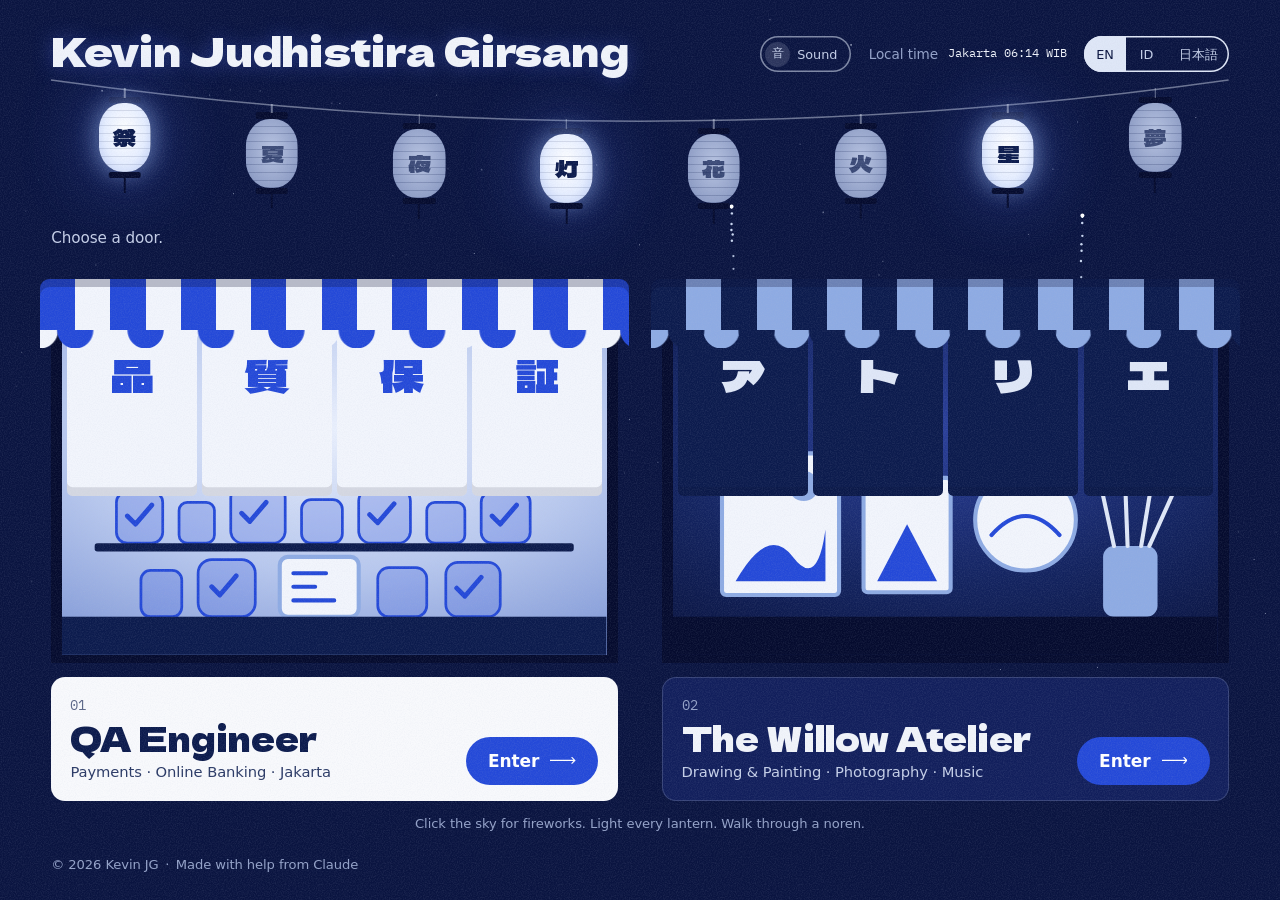
==== commit 1248e8a9: "Redesign: matsuri, a summer festival night you play with The gate is the sky: click it for fireworks" ====
--- a/index.html
+++ b/index.html
@@ -33,39 +33,27 @@
 
   <link rel="preconnect" href="https://fonts.googleapis.com">
   <link rel="preconnect" href="https://fonts.gstatic.com" crossorigin>
-  <link rel="stylesheet" href="https://fonts.googleapis.com/css2?family=DM+Mono:wght@400;500&family=Shippori+Mincho+B1:wght@500;700;800&family=Zen+Kaku+Gothic+New:wght@400;500;700&display=swap">
+  <link rel="stylesheet" href="https://fonts.googleapis.com/css2?family=Dela+Gothic+One&family=IBM+Plex+Mono:wght@400;500&family=Zen+Maru+Gothic:wght@400;500;700&display=swap">
   <link rel="stylesheet" href="css/base.css">
   <link rel="stylesheet" href="css/gate.css">
 
   <script src="js/i18n.js"></script>
   <script src="js/main.js" defer></script>
+  <script src="js/hanabi.js" defer></script>
   <script src="js/gate.js" defer></script>
 </head>
 <body class="gate">
-  <!-- fireflies drift over the night garden (js/gate.js) -->
-  <canvas class="hotaru" data-hotaru aria-hidden="true"></canvas>
+  <!-- the night sky over the festival: stars, and fireworks you launch (js/hanabi.js) -->
+  <canvas class="sky" data-sky aria-hidden="true"></canvas>
 
   <header class="g-top">
     <div class="g-id" data-testid="station-sign">
       <h1 class="g-name unveil" translate="no">Kevin Judhistira Girsang</h1>
     </div>
     <div class="g-meta">
-      <!-- a wind chime (furin) under the eaves: hover or tap it to ring it.
-         Its cord runs up out of the window. -->
-      <button class="furin" type="button" data-furin aria-label="Ring the wind chime" data-i18n-attr="aria-label:gate.furin">
-        <svg viewBox="0 0 60 150" aria-hidden="true" focusable="false">
-          <path class="furin__cord" d="M30 -400V44"/>
-          <g class="furin__swing">
-            <path class="furin__bell" d="M12 60Q12 40 30 40Q48 40 48 60V68H12Z"/>
-            <path class="furin__rim" d="M10 68H50"/>
-            <path class="furin__line" d="M30 68V96"/>
-            <circle class="furin__clapper" cx="30" cy="70" r="3"/>
-            <g class="furin__strip">
-              <rect x="22" y="96" width="16" height="48" rx="1"/>
-              <path d="M26 106H34M26 112H34" />
-            </g>
-          </g>
-        </svg>
+      <!-- fireworks can boom and crackle: off until you turn it on -->
+      <button class="sound" type="button" data-sound aria-pressed="false">
+        <span class="sound__icon" lang="ja" aria-hidden="true">音</span><span data-i18n="gate.sound">Sound</span>
       </button>
       <p class="g-clock"><span data-i18n="gate.local">Local time</span> <span class="mono" translate="no">Jakarta <time data-clock>--:--</time> WIB</span></p>
       <div class="lang" role="group" aria-label="Language" data-i18n-attr="aria-label:common.lang" data-testid="lang-switcher">
@@ -76,41 +64,76 @@
     </div>
   </header>
 
+  <!-- a string of paper lanterns: brush past them and they swing, click to light
+       them, and when every one is lit the sky answers -->
+  <div class="lanterns lanterns--gate" data-lanterns aria-hidden="true">
+        <svg class="lanterns__rope" preserveAspectRatio="none" focusable="false"><path/></svg>
+        <span class="chochin is-lit" data-lantern style="--sway:3.6s"><span class="chochin__cap"></span><span class="chochin__body"><span class="chochin__kanji">祭</span></span><span class="chochin__cap chochin__cap--b"></span><span class="chochin__tassel"></span></span><span class="chochin" data-lantern style="--sway:4.3s"><span class="chochin__cap"></span><span class="chochin__body"><span class="chochin__kanji">夏</span></span><span class="chochin__cap chochin__cap--b"></span><span class="chochin__tassel"></span></span><span class="chochin" data-lantern style="--sway:5.0s"><span class="chochin__cap"></span><span class="chochin__body"><span class="chochin__kanji">夜</span></span><span class="chochin__cap chochin__cap--b"></span><span class="chochin__tassel"></span></span><span class="chochin is-lit" data-lantern style="--sway:3.6s"><span class="chochin__cap"></span><span class="chochin__body"><span class="chochin__kanji">灯</span></span><span class="chochin__cap chochin__cap--b"></span><span class="chochin__tassel"></span></span><span class="chochin" data-lantern style="--sway:4.3s"><span class="chochin__cap"></span><span class="chochin__body"><span class="chochin__kanji">花</span></span><span class="chochin__cap chochin__cap--b"></span><span class="chochin__tassel"></span></span><span class="chochin" data-lantern style="--sway:5.0s"><span class="chochin__cap"></span><span class="chochin__body"><span class="chochin__kanji">火</span></span><span class="chochin__cap chochin__cap--b"></span><span class="chochin__tassel"></span></span><span class="chochin is-lit" data-lantern style="--sway:3.6s"><span class="chochin__cap"></span><span class="chochin__body"><span class="chochin__kanji">星</span></span><span class="chochin__cap chochin__cap--b"></span><span class="chochin__tassel"></span></span><span class="chochin" data-lantern style="--sway:4.3s"><span class="chochin__cap"></span><span class="chochin__body"><span class="chochin__kanji">夢</span></span><span class="chochin__cap chochin__cap--b"></span><span class="chochin__tassel"></span></span>
+      </div>
+
   <main class="g-main" id="main">
     <p class="g-intro" data-i18n="gate.intro">Choose a door.</p>
 
-    <!-- Two doors, each a pair of shoji. Drag a pair apart to slide it open, or
-         click it: either way the screens part and the room behind is where you go.
-         The whole door is the link, so keyboard and screen readers get a plain link. -->
-    <nav class="g-doors" aria-label="Doors" data-i18n-attr="aria-label:gate.doors" data-gate data-testid="gate-doors">
-      <a class="door door--qa" href="qa/" data-door data-tone="light" data-testid="door-qa" draggable="false">
-        <div class="door__frame" aria-hidden="true">
-          <div class="door__room"><svg viewBox="0 0 800 900" preserveAspectRatio="xMidYMax slice" focusable="false"><defs><linearGradient id="sky-day-11" x1="0" y1="0" x2="0" y2="1"><stop offset="0" stop-color="#bccbec"/><stop offset=".55" stop-color="#e3eaf7"/><stop offset="1" stop-color="#f4f6fa"/></linearGradient></defs><rect width="800" height="900" fill="url(#sky-day-11)"/><circle cx="440" cy="306" r="54" fill="#f7f9fc" stroke="#0c1b4d" stroke-width="2"/><rect x="301.8" y="429.5" width="252.4" height="14" rx="7" fill="#eef2f9" opacity=".8"/><rect x="276.4" y="338.6" width="254.5" height="14" rx="7" fill="#eef2f9" opacity=".8"/><rect x="301.3" y="350.1" width="209.5" height="14" rx="7" fill="#eef2f9" opacity=".8"/><path d="M-160,514.5 Q-160,514.5 -80,502 Q0,489.4 80,493.2 Q160,496.9 240,493.1 Q320,489.3 400,502.2 Q480,515.1 560,513.1 Q640,511 720,499.2 Q800,487.5 880,504.4 L960,1100 L-160,1100 Z" fill="#cfdcf1"/><path d="M-200,607.9 Q-200,607.9 -100,603.3 Q0,598.6 100,598 Q200,597.5 300,590.6 Q400,583.7 500,581.6 Q600,579.5 700,587.2 Q800,594.9 900,587.8 L1000,1100 L-200,1100 Z" fill="#a9bfea"/><path d="M-240,676.6 Q-240,676.6 -120,677.2 Q0,677.8 120,675.3 Q240,672.7 360,677.9 Q480,683.1 600,682.9 Q720,682.6 840,687.4 L1040,1100 L-240,1100 Z" fill="#6d8fdc"/><path d="M-280,774.3 Q-280,774.3 -140,775.4 Q0,776.5 140,775.3 Q280,774 420,775.5 Q560,776.9 700,775.1 L1080,1100 L-280,1100 Z" fill="#5274d6"/></svg></div>
-          <div class="shoji door__panel door__panel--l"><div class="door__cast" data-shadow><svg viewBox="0 0 520 600" preserveAspectRatio="xMidYMin slice" focusable="false"><g transform="translate(330 0) rotate(-2.5 6 600)"><rect width="12" height="620" rx="6"/><rect x="-1.5" y="47" width="15" height="3" rx="1.5"/><rect x="-1.5" y="157" width="15" height="3" rx="1.5"/><rect x="-1.5" y="267" width="15" height="3" rx="1.5"/><rect x="-1.5" y="377" width="15" height="3" rx="1.5"/><rect x="-1.5" y="487" width="15" height="3" rx="1.5"/><rect x="-1.5" y="597" width="15" height="3" rx="1.5"/></g><g transform="translate(392 0) rotate(1.5 5 600)"><rect width="10" height="620" rx="5"/><rect x="-1.5" y="57" width="13" height="3" rx="1.5"/><rect x="-1.5" y="153" width="13" height="3" rx="1.5"/><rect x="-1.5" y="249" width="13" height="3" rx="1.5"/><rect x="-1.5" y="345" width="13" height="3" rx="1.5"/><rect x="-1.5" y="441" width="13" height="3" rx="1.5"/><rect x="-1.5" y="537" width="13" height="3" rx="1.5"/></g><g transform="translate(448 0) rotate(-1 7 600)"><rect width="14" height="620" rx="7"/><rect x="-1.5" y="51" width="17" height="3" rx="1.5"/><rect x="-1.5" y="162" width="17" height="3" rx="1.5"/><rect x="-1.5" y="273" width="17" height="3" rx="1.5"/><rect x="-1.5" y="384" width="17" height="3" rx="1.5"/><rect x="-1.5" y="495" width="17" height="3" rx="1.5"/></g><g transform="translate(486 0) rotate(2.5 4.5 600)"><rect width="9" height="620" rx="4.5"/><rect x="-1.5" y="55" width="12" height="3" rx="1.5"/><rect x="-1.5" y="167" width="12" height="3" rx="1.5"/><rect x="-1.5" y="279" width="12" height="3" rx="1.5"/><rect x="-1.5" y="391" width="12" height="3" rx="1.5"/><rect x="-1.5" y="503" width="12" height="3" rx="1.5"/></g><g class="sway" style="--t:7.6s;--d:-1.3s;--o:300px 60px"><path d="M300,60 Q252.1,66.1 200.6,104 Q248.5,97.9 300,60 Z M300,60 Q314.5,46 307.3,29.6 Q292.7,43.6 300,60 Z M300,60 Q258.5,67.9 215.9,102.7 Q257.4,94.8 300,60 Z M300,60 Q332.3,61.5 348.2,47.5 Q315.9,46.1 300,60 Z M300,60 Q337.8,66.6 360,54 Q322.3,47.4 300,60 Z M300,60 Q327.3,56.3 336.8,40.8 Q309.4,44.5 300,60 Z M300,60 Q251.2,94.3 216.3,155.3 Q265.1,121.1 300,60 Z"/></g><g class="sway" style="--t:6.1s;--d:-1.7s;--o:380px 150px"><path d="M380,150 Q350.4,143.6 310.3,159.6 Q339.9,165.9 380,150 Z M380,150 Q333,164.1 288.2,207.7 Q335.2,193.5 380,150 Z M380,150 Q355.8,143.4 321.7,155.5 Q345.9,162.1 380,150 Z M380,150 Q353.6,138.6 312.5,148.9 Q338.9,160.3 380,150 Z M380,150 Q410.7,137.1 413.2,113.6 Q382.5,126.5 380,150 Z M380,150 Q330.6,165.2 283.7,211.1 Q333.1,196 380,150 Z M380,150 Q341.5,157.6 302.1,190.1 Q340.6,182.5 380,150 Z"/></g><g class="sway" style="--t:5.6s;--d:-2.1s;--o:250px 230px"><path d="M250,230 Q212.7,256.8 186.3,304 Q223.6,277.2 250,230 Z M250,230 Q208.5,231.5 161.2,261.5 Q202.6,259.9 250,230 Z M250,230 Q267.3,212.2 257.4,192 Q240.1,209.8 250,230 Z M250,230 Q277.4,217 278.1,195.1 Q250.7,208 250,230 Z M250,230 Q215.7,245.7 186.5,281.8 Q220.8,266.1 250,230 Z M250,230 Q274.1,217.1 273.3,196.8 Q249.2,209.7 250,230 Z M250,230 Q220.6,214.2 171.6,223.5 Q201,239.3 250,230 Z"/></g><g class="sway" style="--t:6.4s;--d:-0.7s;--o:420px 300px"><path d="M420,300 Q398.7,283.7 358,287.2 Q379.3,303.5 420,300 Z M420,300 Q375.7,315.5 334.9,358.1 Q379.2,342.7 420,300 Z M420,300 Q392.3,294 354.7,308.8 Q382.4,314.9 420,300 Z M420,300 Q400.5,291.6 370.2,299.2 Q389.7,307.6 420,300 Z M420,300 Q440,278.5 427.6,254.5 Q407.6,276 420,300 Z M420,300 Q382.6,316.3 350.1,354.9 Q387.5,338.6 420,300 Z M420,300 Q392.9,292.1 354.3,305.1 Q381.4,313.1 420,300 Z"/></g><g class="sway" style="--t:7s;--d:-0.7s;--o:330px 380px"><path d="M330,380 Q279.2,397.8 232.5,446.7 Q283.3,428.9 330,380 Z M330,380 Q371.6,382.4 392.5,364.8 Q350.9,362.4 330,380 Z M330,380 Q378.4,392.9 410,380.2 Q361.6,367.3 330,380 Z M330,380 Q356.8,365.3 355.4,342.4 Q328.6,357.1 330,380 Z M330,380 Q293.6,390.6 258.8,423.9 Q295.1,413.4 330,380 Z M330,380 Q328.6,356.3 298.7,342.7 Q300,366.4 330,380 Z M330,380 Q290.1,396.4 254.9,436.9 Q294.8,420.5 330,380 Z"/></g></svg></div><span class="door__hikite"></span></div><div class="shoji door__panel door__panel--r"><div class="door__cast" data-shadow><svg viewBox="0 0 520 600" preserveAspectRatio="xMidYMin slice" focusable="false"><g transform="translate(330 0) rotate(-2.5 6 600)"><rect width="12" height="620" rx="6"/><rect x="-1.5" y="47" width="15" height="3" rx="1.5"/><rect x="-1.5" y="157" width="15" height="3" rx="1.5"/><rect x="-1.5" y="267" width="15" height="3" rx="1.5"/><rect x="-1.5" y="377" width="15" height="3" rx="1.5"/><rect x="-1.5" y="487" width="15" height="3" rx="1.5"/><rect x="-1.5" y="597" width="15" height="3" rx="1.5"/></g><g transform="translate(392 0) rotate(1.5 5 600)"><rect width="10" height="620" rx="5"/><rect x="-1.5" y="57" width="13" height="3" rx="1.5"/><rect x="-1.5" y="153" width="13" height="3" rx="1.5"/><rect x="-1.5" y="249" width="13" height="3" rx="1.5"/><rect x="-1.5" y="345" width="13" height="3" rx="1.5"/><rect x="-1.5" y="441" width="13" height="3" rx="1.5"/><rect x="-1.5" y="537" width="13" height="3" rx="1.5"/></g><g transform="translate(448 0) rotate(-1 7 600)"><rect width="14" height="620" rx="7"/><rect x="-1.5" y="51" width="17" height="3" rx="1.5"/><rect x="-1.5" y="162" width="17" height="3" rx="1.5"/><rect x="-1.5" y="273" width="17" height="3" rx="1.5"/><rect x="-1.5" y="384" width="17" height="3" rx="1.5"/><rect x="-1.5" y="495" width="17" height="3" rx="1.5"/></g><g transform="translate(486 0) rotate(2.5 4.5 600)"><rect width="9" height="620" rx="4.5"/><rect x="-1.5" y="55" width="12" height="3" rx="1.5"/><rect x="-1.5" y="167" width="12" height="3" rx="1.5"/><rect x="-1.5" y="279" width="12" height="3" rx="1.5"/><rect x="-1.5" y="391" width="12" height="3" rx="1.5"/><rect x="-1.5" y="503" width="12" height="3" rx="1.5"/></g><g class="sway" style="--t:7.6s;--d:-1.3s;--o:300px 60px"><path d="M300,60 Q252.1,66.1 200.6,104 Q248.5,97.9 300,60 Z M300,60 Q314.5,46 307.3,29.6 Q292.7,43.6 300,60 Z M300,60 Q258.5,67.9 215.9,102.7 Q257.4,94.8 300,60 Z M300,60 Q332.3,61.5 348.2,47.5 Q315.9,46.1 300,60 Z M300,60 Q337.8,66.6 360,54 Q322.3,47.4 300,60 Z M300,60 Q327.3,56.3 336.8,40.8 Q309.4,44.5 300,60 Z M300,60 Q251.2,94.3 216.3,155.3 Q265.1,121.1 300,60 Z"/></g><g class="sway" style="--t:6.1s;--d:-1.7s;--o:380px 150px"><path d="M380,150 Q350.4,143.6 310.3,159.6 Q339.9,165.9 380,150 Z M380,150 Q333,164.1 288.2,207.7 Q335.2,193.5 380,150 Z M380,150 Q355.8,143.4 321.7,155.5 Q345.9,162.1 380,150 Z M380,150 Q353.6,138.6 312.5,148.9 Q338.9,160.3 380,150 Z M380,150 Q410.7,137.1 413.2,113.6 Q382.5,126.5 380,150 Z M380,150 Q330.6,165.2 283.7,211.1 Q333.1,196 380,150 Z M380,150 Q341.5,157.6 302.1,190.1 Q340.6,182.5 380,150 Z"/></g><g class="sway" style="--t:5.6s;--d:-2.1s;--o:250px 230px"><path d="M250,230 Q212.7,256.8 186.3,304 Q223.6,277.2 250,230 Z M250,230 Q208.5,231.5 161.2,261.5 Q202.6,259.9 250,230 Z M250,230 Q267.3,212.2 257.4,192 Q240.1,209.8 250,230 Z M250,230 Q277.4,217 278.1,195.1 Q250.7,208 250,230 Z M250,230 Q215.7,245.7 186.5,281.8 Q220.8,266.1 250,230 Z M250,230 Q274.1,217.1 273.3,196.8 Q249.2,209.7 250,230 Z M250,230 Q220.6,214.2 171.6,223.5 Q201,239.3 250,230 Z"/></g><g class="sway" style="--t:6.4s;--d:-0.7s;--o:420px 300px"><path d="M420,300 Q398.7,283.7 358,287.2 Q379.3,303.5 420,300 Z M420,300 Q375.7,315.5 334.9,358.1 Q379.2,342.7 420,300 Z M420,300 Q392.3,294 354.7,308.8 Q382.4,314.9 420,300 Z M420,300 Q400.5,291.6 370.2,299.2 Q389.7,307.6 420,300 Z M420,300 Q440,278.5 427.6,254.5 Q407.6,276 420,300 Z M420,300 Q382.6,316.3 350.1,354.9 Q387.5,338.6 420,300 Z M420,300 Q392.9,292.1 354.3,305.1 Q381.4,313.1 420,300 Z"/></g><g class="sway" style="--t:7s;--d:-0.7s;--o:330px 380px"><path d="M330,380 Q279.2,397.8 232.5,446.7 Q283.3,428.9 330,380 Z M330,380 Q371.6,382.4 392.5,364.8 Q350.9,362.4 330,380 Z M330,380 Q378.4,392.9 410,380.2 Q361.6,367.3 330,380 Z M330,380 Q356.8,365.3 355.4,342.4 Q328.6,357.1 330,380 Z M330,380 Q293.6,390.6 258.8,423.9 Q295.1,413.4 330,380 Z M330,380 Q328.6,356.3 298.7,342.7 Q300,366.4 330,380 Z M330,380 Q290.1,396.4 254.9,436.9 Q294.8,420.5 330,380 Z"/></g></svg></div><span class="door__hikite"></span></div>
-        </div>
-        <span class="door__tag" lang="ja" aria-hidden="true">品質保証</span>
-        <span class="door__label">
-          <span class="door__no mono" aria-hidden="true">01</span>
-          <span class="door__title" data-i18n="gate.qa">QA Engineer</span>
-          <span class="door__sub" data-i18n="qa.hero.sub">Payments · Online Banking · Jakarta</span>
-          <span class="door__cta"><span data-i18n="gate.enter">Enter</span><svg class="arrow" viewBox="0 0 32 10" aria-hidden="true" focusable="false"><path d="M0 5h31M27 1l4 4-4 4" fill="none" stroke="currentColor" stroke-width="1.5"/></svg></span>
+    <!-- Two stalls at the festival. Each noren parts as you pass the pointer
+         through it; the whole stall is the link. -->
+    <nav class="g-stalls" aria-label="Doors" data-i18n-attr="aria-label:gate.doors" data-gate data-testid="gate-doors">
+      <a class="stall stall--qa" href="qa/" data-door data-tone="light" data-testid="door-qa" draggable="false">
+        <span class="stall__booth" aria-hidden="true">
+          <span class="stall__roof"></span>
+          <span class="stall__inside">
+            <svg viewBox="0 0 400 200" preserveAspectRatio="xMidYMax meet" focusable="false">
+              <g class="in-jars">
+                <rect x="40" y="80" width="34" height="38" rx="8"/><rect x="86" y="88" width="26" height="30" rx="6"/>
+                <rect x="124" y="76" width="40" height="42" rx="9"/><rect x="176" y="86" width="30" height="32" rx="7"/>
+                <rect x="218" y="78" width="38" height="40" rx="9"/><rect x="268" y="88" width="28" height="30" rx="6"/>
+                <rect x="308" y="80" width="36" height="38" rx="8"/>
+                <rect x="58" y="138" width="30" height="34" rx="7"/><rect x="100" y="130" width="42" height="42" rx="10"/>
+                <rect x="232" y="136" width="36" height="36" rx="8"/><rect x="282" y="132" width="40" height="40" rx="9"/>
+              </g>
+              <rect x="24" y="118" width="352" height="6" rx="2" class="in-wood"/>
+              <g class="in-ticks"><path d="M48 98l6 6 12-14M132 96l6 6 12-14M226 97l6 6 12-14M316 98l6 6 12-14M110 150l6 6 12-14M290 151l6 6 12-14"/></g>
+              <rect x="160" y="128" width="58" height="44" rx="6" class="in-frame"/>
+              <path d="M170 150h16M170 160h30M170 140h24" class="in-line"/>
+              <rect x="0" y="172" width="400" height="28" class="in-counter"/>
+            </svg>
+          </span>
+          <span class="noren" data-noren><span class="noren__strip"><b>品</b></span><span class="noren__strip"><b>質</b></span><span class="noren__strip"><b>保</b></span><span class="noren__strip"><b>証</b></span></span>
+        </span>
+        <span class="stall__label">
+          <span class="stall__no mono" aria-hidden="true">01</span>
+          <span class="stall__title" data-i18n="gate.qa">QA Engineer</span>
+          <span class="stall__sub" data-i18n="qa.hero.sub">Payments · Online Banking · Jakarta</span>
+          <span class="stall__cta"><span data-i18n="gate.enter">Enter</span><svg class="arrow" viewBox="0 0 32 10" aria-hidden="true" focusable="false"><path d="M0 5h31M27 1l4 4-4 4" fill="none" stroke="currentColor" stroke-width="1.5"/></svg></span>
         </span>
       </a>
-      <a class="door door--art" href="art/" data-door data-tone="dark" data-testid="door-art" draggable="false">
-        <div class="door__frame" aria-hidden="true">
-          <div class="door__room"><svg viewBox="0 0 800 900" preserveAspectRatio="xMidYMax slice" focusable="false"><defs><linearGradient id="sky-night-5" x1="0" y1="0" x2="0" y2="1"><stop offset="0" stop-color="#050c2e"/><stop offset=".6" stop-color="#0b1848"/><stop offset="1" stop-color="#13235f"/></linearGradient></defs><rect width="800" height="900" fill="url(#sky-night-5)"/><g fill="#dfe7f7" class="view__stars"><circle cx="498.3" cy="367.2" r="1.1"/><circle cx="672.3" cy="384.1" r="1.4"/><circle cx="519.2" cy="445.9" r="1.1"/><circle cx="297.4" cy="429.9" r="2.2"/><circle cx="435" cy="284.1" r="1.1"/><circle cx="584.9" cy="202" r="1.4"/><circle cx="733.1" cy="379" r="1.4"/><circle cx="609.5" cy="35.6" r="2.2"/><circle cx="101.4" cy="0.9" r="1.1"/><circle cx="167.6" cy="106.7" r="1.4"/><circle cx="697.9" cy="143.2" r="1.4"/><circle cx="431.4" cy="335.5" r="1.4"/><circle cx="145.3" cy="479.4" r="1.4"/><circle cx="773.3" cy="442.4" r="1.8"/><circle cx="17.3" cy="205.4" r="1.4"/><circle cx="211" cy="164.3" r="1.1"/><circle cx="476.8" cy="350.3" r="1.1"/><circle cx="248" cy="405.2" r="2.2"/><circle cx="557.1" cy="91.5" r="2.2"/><circle cx="563.7" cy="28.2" r="1.1"/><circle cx="759.4" cy="177" r="2.2"/><circle cx="14.5" cy="389.9" r="1.8"/><circle cx="301.1" cy="416.4" r="2.2"/><circle cx="37.4" cy="89.6" r="1.4"/><circle cx="95.2" cy="121.8" r="2.2"/><circle cx="275.5" cy="175.6" r="1.8"/><circle cx="620.5" cy="53.5" r="1.8"/><circle cx="687.8" cy="18.1" r="1.1"/><circle cx="166.8" cy="253.9" r="1.8"/><circle cx="734.5" cy="168.3" r="1.1"/><circle cx="250" cy="156.8" r="1.4"/><circle cx="639" cy="310.3" r="1.8"/><circle cx="797.4" cy="80" r="1.1"/><circle cx="64.8" cy="297.3" r="2.2"/><circle cx="25.5" cy="366.6" r="1.8"/><circle cx="661" cy="225.6" r="2.2"/><circle cx="116.5" cy="484.6" r="1.1"/><circle cx="641.3" cy="165.4" r="1.4"/><circle cx="104.5" cy="362.2" r="1.4"/><circle cx="504.3" cy="390.1" r="1.1"/><circle cx="135.1" cy="184.6" r="1.1"/><circle cx="675.8" cy="145.9" r="2.2"/><circle cx="737.6" cy="307.1" r="1.4"/><circle cx="780.8" cy="224.5" r="2.2"/><circle cx="551.1" cy="157.3" r="1.8"/><circle cx="232.8" cy="199.9" r="1.4"/><circle cx="90" cy="406.9" r="1.4"/><circle cx="501.6" cy="247.2" r="1.8"/><circle cx="144.1" cy="243.5" r="1.8"/><circle cx="50.5" cy="393.6" r="1.8"/><circle cx="555.7" cy="328.7" r="1.8"/><circle cx="290.7" cy="348.7" r="1.8"/><circle cx="668.2" cy="131.1" r="1.8"/><circle cx="765.5" cy="168.3" r="1.4"/><circle cx="464.5" cy="5.7" r="1.8"/><circle cx="260.7" cy="135.5" r="1.8"/><circle cx="653.3" cy="320.5" r="1.8"/><circle cx="278.3" cy="318.8" r="2.2"/><circle cx="280" cy="417.2" r="2.2"/><circle cx="780.9" cy="473.5" r="1.4"/><circle cx="423.5" cy="82.3" r="1.8"/><circle cx="749.9" cy="236.2" r="1.1"/><circle cx="575.7" cy="361.5" r="1.4"/><circle cx="493.4" cy="463.4" r="2.2"/><circle cx="242.1" cy="273.8" r="1.8"/><circle cx="576.3" cy="13.7" r="1.4"/><circle cx="469.2" cy="308.9" r="1.4"/><circle cx="175.2" cy="339.5" r="1.1"/><circle cx="789.2" cy="485" r="1.4"/><circle cx="43.3" cy="66.1" r="1.8"/></g><circle cx="370" cy="270" r="58" fill="#eef2fa"/><circle cx="370" cy="270" r="96" fill="#8eabe3" fill-opacity=".09"/><rect x="225.9" y="328" width="334.9" height="14" rx="7" fill="#2a3f8f" opacity=".8"/><rect x="206.3" y="358.9" width="246.5" height="14" rx="7" fill="#2a3f8f" opacity=".8"/><rect x="148" y="373.9" width="191.5" height="14" rx="7" fill="#2a3f8f" opacity=".8"/><path d="M-160,499.5 Q-160,499.5 -80,499 Q0,498.6 80,509.4 Q160,520.3 240,518.5 Q320,516.8 400,517 Q480,517.2 560,514 Q640,510.8 720,508.2 Q800,505.7 880,513.2 L960,1100 L-160,1100 Z" fill="#16297a"/><path d="M-200,595.5 Q-200,595.5 -100,591.8 Q0,588 100,587.9 Q200,587.9 300,591.1 Q400,594.4 500,601 Q600,607.5 700,597.7 Q800,587.8 900,588.7 L1000,1100 L-200,1100 Z" fill="#13235f"/><path d="M-240,675.1 Q-240,675.1 -120,678.5 Q0,681.8 120,683.7 Q240,685.5 360,685.2 Q480,684.9 600,684.1 Q720,683.2 840,679.5 L1040,1100 L-240,1100 Z" fill="#0f1d52"/><path d="M-280,771.9 Q-280,771.9 -140,772.7 Q0,773.6 140,771.1 Q280,768.6 420,768 Q560,767.4 700,767 L1080,1100 L-280,1100 Z" fill="#0a1644"/></svg></div>
-          <div class="shoji door__panel door__panel--l"><div class="door__cast" data-shadow><svg viewBox="0 0 520 600" preserveAspectRatio="xMidYMin slice" focusable="false"><g class="willow__strand" style="--x:40px;--k:1.4"><g class="willow__sway" style="--t:7.4s;--d:-1.8s"><path class="willow__stem" d="M40,-6 C41.7,159.9 47.8,319.8 48.7,456.9"/><path class="willow__leaves" d="M40.6,43.6 Q32.3,51.2 29.8,62.2 Q38.1,54.6 40.6,43.6 M41.2,79.5 Q41.3,89.3 47.9,96.5 Q47.9,86.7 41.2,79.5 M41.9,111.8 Q35.1,117.0 33.6,125.3 Q40.4,120.2 41.9,111.8 M42.4,139.0 Q44.7,148.6 51.6,155.7 Q49.3,146.1 42.4,139.0 M43.0,165.7 Q35.8,174.3 34.8,185.5 Q42.0,176.9 43.0,165.7 M43.6,191.4 Q45.2,199.9 52.2,204.9 Q50.6,196.4 43.6,191.4 M44.2,216.6 Q38.2,225.7 37.5,236.6 Q43.5,227.5 44.2,216.6 M44.8,242.5 Q48.5,252.8 57.0,259.8 Q53.3,249.5 44.8,242.5 M45.6,276.8 Q38.8,284.4 36.9,294.5 Q43.8,286.8 45.6,276.8 M46.4,310.2 Q49.0,321.4 57.6,328.9 Q55.0,317.8 46.4,310.2 M46.9,336.0 Q41.2,342.3 40.4,350.8 Q46.2,344.5 46.9,336.0 M47.4,358.9 Q49.1,368.7 55.6,376.3 Q53.9,366.5 47.4,358.9 M47.9,388.1 Q41.3,394.6 41.0,403.8 Q47.6,397.3 47.9,388.1 M48.3,414.7 Q49.2,424.4 56.1,431.3 Q55.2,421.6 48.3,414.7 M48.5,436.3 Q41.6,440.9 40.3,449.0 Q47.2,444.5 48.5,436.3"/></g></g><g class="willow__strand" style="--x:84px;--k:1.9"><g class="willow__sway" style="--t:6.2s;--d:-0.7s"><path class="willow__stem" d="M84,-6 C80.5,155.2 68.1,310.5 66.3,443.6"/><path class="willow__leaves" d="M82.7,42.2 Q76.3,48.3 76.5,57.2 Q82.9,51.1 82.7,42.2 M81.8,68.4 Q83.8,79.6 92.0,87.4 Q90.0,76.2 81.8,68.4 M80.7,96.3 Q73.4,103.1 72.1,112.9 Q79.4,106.2 80.7,96.3 M79.7,121.2 Q81.4,131.9 89.3,139.4 Q87.5,128.7 79.7,121.2 M78.6,145.1 Q71.6,149.7 69.4,157.8 Q76.4,153.1 78.6,145.1 M77.2,175.4 Q78.5,184.7 85.9,190.5 Q84.6,181.2 77.2,175.4 M75.7,204.7 Q69.3,211.1 67.8,220.1 Q74.3,213.7 75.7,204.7 M74.5,228.4 Q74.4,239.0 81.1,247.2 Q81.2,236.6 74.5,228.4 M73.3,252.8 Q66.1,261.6 64.6,272.9 Q71.8,264.1 73.3,252.8 M72.0,279.7 Q72.2,289.8 78.8,297.6 Q78.6,287.4 72.0,279.7 M70.8,306.7 Q64.0,311.8 63.4,320.2 Q70.2,315.2 70.8,306.7 M69.8,328.8 Q71.6,339.4 78.5,347.8 Q76.6,337.2 69.8,328.8 M68.6,358.1 Q60.2,364.0 57.4,373.9 Q65.8,368.0 68.6,358.1 M67.8,380.3 Q68.0,389.0 74.4,394.9 Q74.3,386.2 67.8,380.3 M67.1,404.1 Q58.9,412.2 56.9,423.6 Q65.1,415.4 67.1,404.1 M66.5,434.4 Q67.4,444.1 74.4,451.0 Q73.4,441.3 66.5,434.4"/></g></g><g class="willow__strand" style="--x:128px;--k:2.4"><g class="willow__sway" style="--t:7.3s;--d:-3.2s"><path class="willow__stem" d="M128,-6 C131.5,134.1 143.8,268.2 145.6,383.1"/><path class="willow__leaves" d="M129.3,35.8 Q121.6,42.5 119.2,52.4 Q126.9,45.7 129.3,35.8 M130.3,60.1 Q130.6,69.2 137.1,75.6 Q136.8,66.5 130.3,60.1 M131.6,89.6 Q124.6,97.8 123.8,108.6 Q130.8,100.4 131.6,89.6 M133.0,117.1 Q135.9,127.3 143.8,134.3 Q140.9,124.1 133.0,117.1 M134.4,144.4 Q128.0,151.8 127.9,161.6 Q134.3,154.2 134.4,144.4 M135.9,171.3 Q138.0,182.4 145.9,190.5 Q143.8,179.4 135.9,171.3 M137.4,196.8 Q131.9,205.0 131.9,214.8 Q137.4,206.6 137.4,196.8 M138.9,222.8 Q141.2,233.4 149.1,240.8 Q146.8,230.2 138.9,222.8 M140.4,249.7 Q133.6,257.5 133.1,267.8 Q139.8,260.0 140.4,249.7 M141.8,276.5 Q143.6,287.3 151.5,295.0 Q149.7,284.1 141.8,276.5 M143.0,301.5 Q134.7,309.2 131.7,320.1 Q140.0,312.4 143.0,301.5 M143.9,324.6 Q145.0,335.6 152.6,343.6 Q151.5,332.7 143.9,324.6 M144.7,346.9 Q137.1,354.2 135.3,364.6 Q143.0,357.3 144.7,346.9 M145.2,366.1 Q147.6,375.9 155.4,382.2 Q153.1,372.4 145.2,366.1"/></g></g><g class="willow__strand" style="--x:170px;--k:2.0"><g class="willow__sway" style="--t:7.9s;--d:-4.6s"><path class="willow__stem" d="M170,-6 C166.6,170.1 154.7,340.3 153.0,486.1"/><path class="willow__leaves" d="M168.7,46.6 Q162.1,53.6 161.4,63.2 Q168.1,56.2 168.7,46.6 M167.9,75.7 Q170.0,85.5 176.9,92.8 Q174.7,83.0 167.9,75.7 M166.8,107.8 Q161.0,113.6 160.2,121.7 Q166.0,115.9 166.8,107.8 M165.7,137.7 Q166.0,146.3 171.3,153.0 Q171.0,144.4 165.7,137.7 M164.4,169.3 Q157.1,176.3 155.4,186.3 Q162.7,179.3 164.4,169.3 M163.2,197.7 Q164.4,205.7 170.7,210.6 Q169.6,202.6 163.2,197.7 M162.0,226.4 Q155.2,231.7 154.5,240.3 Q161.2,234.9 162.0,226.4 M160.7,255.9 Q161.1,265.9 166.6,274.3 Q166.2,264.3 160.7,255.9 M159.3,287.3 Q151.8,294.2 150.6,304.3 Q158.1,297.4 159.3,287.3 M157.9,321.6 Q159.0,332.3 166.1,340.5 Q165.0,329.7 157.9,321.6 M156.7,350.0 Q149.9,357.4 148.9,367.4 Q155.7,360.0 156.7,350.0 M155.5,384.8 Q158.0,394.6 165.6,401.2 Q163.0,391.5 155.5,384.8 M154.4,418.3 Q148.6,424.5 148.6,433.0 Q154.4,426.8 154.4,418.3 M153.6,448.0 Q153.8,458.3 160.5,466.1 Q160.4,455.8 153.6,448.0 M153.2,474.5 Q146.8,480.6 145.7,489.3 Q152.0,483.2 153.2,474.5"/></g></g><g class="willow__strand" style="--x:212px;--k:1.5"><g class="willow__sway" style="--t:7.5s;--d:-3.5s"><path class="willow__stem" d="M212,-6 C210.3,157.1 204.2,314.1 203.4,448.7"/><path class="willow__leaves" d="M211.4,42.7 Q203.6,48.6 200.9,57.9 Q208.6,52.0 211.4,42.7 M210.9,70.8 Q213.5,80.1 220.9,86.3 Q218.3,77.0 210.9,70.8 M210.3,100.5 Q203.8,108.3 202.8,118.4 Q209.4,110.6 210.3,100.5 M209.8,127.9 Q212.6,138.2 220.1,145.9 Q217.2,135.6 209.8,127.9 M209.1,157.9 Q201.5,166.2 199.9,177.4 Q207.6,169.0 209.1,157.9 M208.5,184.2 Q208.2,193.0 214.6,199.1 Q214.9,190.3 208.5,184.2 M207.9,210.8 Q200.5,217.2 198.7,226.7 Q206.1,220.4 207.9,210.8 M207.1,240.8 Q208.0,249.3 214.8,254.6 Q213.9,246.1 207.1,240.8 M206.5,266.9 Q199.8,273.1 198.2,282.1 Q204.9,275.9 206.5,266.9 M205.9,295.3 Q206.6,304.7 213.3,311.2 Q212.6,301.8 205.9,295.3 M205.2,324.0 Q199.3,330.7 199.0,339.6 Q205.0,332.9 205.2,324.0 M204.6,355.8 Q207.3,365.2 214.4,371.8 Q211.7,362.4 204.6,355.8 M204.1,385.4 Q196.8,392.4 195.5,402.4 Q202.7,395.4 204.1,385.4 M203.7,413.0 Q205.7,424.0 213.1,432.2 Q211.1,421.3 203.7,413.0 M203.4,437.6 Q196.6,443.0 194.7,451.5 Q201.5,446.1 203.4,437.6"/></g></g><g class="willow__strand" style="--x:308px;--k:2.0"><g class="willow__sway" style="--t:7.2s;--d:-0.9s"><path class="willow__stem" d="M308,-6 C306.5,139.9 301.1,279.9 300.3,399.8"/><path class="willow__leaves" d="M307.4,37.6 Q299.5,45.2 296.2,55.7 Q304.1,48.1 307.4,37.6 M307.0,64.4 Q308.5,74.0 315.3,80.9 Q313.8,71.3 307.0,64.4 M306.6,87.5 Q299.2,95.2 296.4,105.5 Q303.8,97.8 306.6,87.5 M306.1,111.3 Q308.4,121.8 316.4,129.0 Q314.1,118.5 306.1,111.3 M305.6,132.7 Q296.8,140.2 294.2,151.4 Q303.0,143.9 305.6,132.7 M305.0,161.1 Q305.7,171.9 311.9,180.8 Q311.1,170.0 305.0,161.1 M304.3,188.5 Q296.4,195.2 292.9,205.0 Q300.9,198.3 304.3,188.5 M303.7,212.1 Q305.2,220.6 312.1,225.7 Q310.7,217.2 303.7,212.1 M303.2,236.6 Q296.9,244.4 295.4,254.3 Q301.7,246.5 303.2,236.6 M302.7,257.7 Q303.4,265.9 309.0,271.9 Q308.2,263.7 302.7,257.7 M302.1,283.2 Q294.2,290.8 291.0,301.2 Q298.9,293.6 302.1,283.2 M301.6,306.9 Q302.6,316.9 309.2,324.5 Q308.2,314.5 301.6,306.9 M301.1,335.1 Q294.7,340.5 294.3,348.9 Q300.7,343.4 301.1,335.1 M300.8,355.3 Q302.0,365.1 309.5,371.7 Q308.2,361.8 300.8,355.3 M300.5,379.0 Q293.6,384.8 292.3,393.7 Q299.1,387.9 300.5,379.0 M300.3,399.4 Q302.6,408.9 309.7,415.5 Q307.4,406.1 300.3,399.4"/></g></g><g class="willow__strand" style="--x:350px;--k:1.8"><g class="willow__sway" style="--t:6.4s;--d:-0.2s"><path class="willow__stem" d="M350,-6 C351.1,169.4 355.0,338.8 355.6,484.0"/><path class="willow__leaves" d="M350.4,46.4 Q344.4,54.7 343.5,64.8 Q349.5,56.6 350.4,46.4 M350.7,74.1 Q351.7,83.1 358.8,88.7 Q357.8,79.7 350.7,74.1 M351.0,106.2 Q344.5,114.5 342.7,125.0 Q349.3,116.7 351.0,106.2 M351.5,141.2 Q351.1,150.0 357.4,156.1 Q357.7,147.4 351.5,141.2 M351.9,175.3 Q345.6,181.3 345.9,190.0 Q352.2,184.0 351.9,175.3 M352.4,208.9 Q354.0,217.4 360.9,222.4 Q359.4,214.0 352.4,208.9 M352.8,238.3 Q346.5,245.1 346.2,254.3 Q352.5,247.5 352.8,238.3 M353.2,267.3 Q353.7,276.0 360.3,281.6 Q359.8,273.0 353.2,267.3 M353.7,299.6 Q346.2,305.7 344.6,315.2 Q352.1,309.2 353.7,299.6 M354.1,329.9 Q355.8,339.9 363.3,346.6 Q361.7,336.6 354.1,329.9 M354.5,358.4 Q349.2,364.5 349.1,372.6 Q354.4,366.5 354.5,358.4 M354.8,382.3 Q357.0,391.8 364.8,397.7 Q362.6,388.1 354.8,382.3 M355.0,405.4 Q347.5,413.5 345.7,424.5 Q353.2,416.4 355.0,405.4 M355.3,433.1 Q356.4,441.3 362.4,447.1 Q361.3,438.8 355.3,433.1 M355.4,457.2 Q348.6,463.8 348.0,473.3 Q354.9,466.7 355.4,457.2 M355.6,480.9 Q356.5,489.8 362.4,496.4 Q361.5,487.6 355.6,480.9"/></g></g><g class="willow__strand" style="--x:392px;--k:2.4"><g class="willow__sway" style="--t:7.6s;--d:-1.1s"><path class="willow__stem" d="M392,-6 C391.1,191.6 387.8,383.1 387.3,547.4"/><path class="willow__leaves" d="M391.7,53.1 Q383.4,59.5 380.7,69.6 Q388.9,63.1 391.7,53.1 M391.4,89.3 Q392.9,97.8 399.9,102.6 Q398.4,94.2 391.4,89.3 M391.1,122.8 Q383.7,130.1 381.1,140.2 Q388.5,132.8 391.1,122.8 M390.8,154.7 Q391.1,163.4 396.4,170.3 Q396.1,161.6 390.8,154.7 M390.5,189.2 Q383.1,194.9 380.6,203.7 Q387.9,198.1 390.5,189.2 M390.1,224.5 Q391.0,235.0 398.1,242.9 Q397.1,232.4 390.1,224.5 M389.8,255.1 Q382.5,262.6 381.8,273.1 Q389.0,265.5 389.8,255.1 M389.4,292.1 Q391.7,303.1 398.7,311.9 Q396.4,300.9 389.4,292.1 M389.1,320.7 Q382.1,326.9 379.7,335.9 Q386.6,329.7 389.1,320.7 M388.7,355.6 Q391.3,365.0 398.9,371.2 Q396.3,361.8 388.7,355.6 M388.4,384.0 Q381.6,392.7 380.6,403.8 Q387.4,395.0 388.4,384.0 M388.1,423.1 Q388.5,431.9 393.8,438.8 Q393.4,430.0 388.1,423.1 M387.8,454.6 Q381.9,461.3 381.7,470.2 Q387.6,463.5 387.8,454.6 M387.6,484.3 Q386.9,492.7 392.9,498.6 Q393.6,490.2 387.6,484.3 M387.4,512.0 Q380.5,518.5 379.2,527.8 Q386.1,521.4 387.4,512.0 M387.3,538.1 Q387.7,546.5 393.8,552.4 Q393.4,544.0 387.3,538.1"/></g></g><g class="willow__strand" style="--x:436px;--k:2.8"><g class="willow__sway" style="--t:7.8s;--d:-3.1s"><path class="willow__stem" d="M436,-6 C436.3,96.3 437.3,192.7 437.4,275.2"/><path class="willow__leaves" d="M436.1,24.5 Q429.2,31.7 427.6,41.5 Q434.5,34.3 436.1,24.5 M436.2,44.3 Q439.1,55.0 447.0,62.8 Q444.1,52.1 436.2,44.3 M436.3,62.6 Q429.7,68.3 427.7,76.8 Q434.3,71.1 436.3,62.6 M436.4,79.7 Q437.0,90.5 443.9,98.7 Q443.3,88.0 436.4,79.7 M436.5,96.7 Q431.0,102.9 430.8,111.2 Q436.3,105.0 436.5,96.7 M436.6,111.8 Q438.3,121.6 445.0,128.9 Q443.4,119.1 436.6,111.8 M436.7,126.7 Q430.5,132.0 429.1,140.0 Q435.3,134.7 436.7,126.7 M436.8,142.9 Q437.4,151.3 443.6,157.1 Q442.9,148.7 436.8,142.9 M436.9,159.2 Q429.1,165.6 427.4,175.5 Q435.2,169.1 436.9,159.2 M437.0,177.6 Q439.3,187.3 446.8,193.9 Q444.5,184.2 437.0,177.6 M437.1,196.8 Q429.0,204.7 426.6,215.8 Q434.8,207.9 437.1,196.8 M437.2,214.9 Q438.7,225.6 445.6,233.8 Q444.1,223.2 437.2,214.9 M437.3,229.0 Q431.7,235.6 431.6,244.1 Q437.1,237.6 437.3,229.0 M437.3,246.3 Q437.4,254.8 443.7,260.4 Q443.6,252.0 437.3,246.3 M437.4,262.6 Q432.2,268.9 432.1,277.0 Q437.3,270.8 437.4,262.6"/></g></g><g class="willow__strand" style="--x:480px;--k:1.7"><g class="willow__sway" style="--t:7.4s;--d:-1.6s"><path class="willow__stem" d="M480,-6 C479.5,118.8 477.7,237.5 477.4,339.3"/><path class="willow__leaves" d="M479.8,31.2 Q473.7,37.9 472.4,46.9 Q478.5,40.2 479.8,31.2 M479.7,55.1 Q482.5,65.1 490.1,72.3 Q487.2,62.3 479.7,55.1 M479.5,78.2 Q472.8,86.2 471.7,96.6 Q478.4,88.6 479.5,78.2 M479.3,104.9 Q480.8,113.1 487.3,118.5 Q485.8,110.2 479.3,104.9 M479.0,131.0 Q472.2,137.6 470.9,147.0 Q477.7,140.4 479.0,131.0 M478.8,155.5 Q480.8,165.3 488.9,171.2 Q486.9,161.4 478.8,155.5 M478.6,178.2 Q471.9,186.6 470.8,197.4 Q477.5,188.9 478.6,178.2 M478.4,195.9 Q479.9,204.0 486.8,208.6 Q485.3,200.5 478.4,195.9 M478.2,217.1 Q471.1,223.0 468.6,232.0 Q475.8,226.1 478.2,217.1 M478.1,236.3 Q478.9,246.2 485.3,253.8 Q484.4,243.9 478.1,236.3 M477.9,259.1 Q471.8,265.9 470.8,275.1 Q477.0,268.2 477.9,259.1 M477.7,283.4 Q480.4,294.0 488.6,301.3 Q485.9,290.7 477.7,283.4 M477.6,302.6 Q470.8,311.0 469.7,321.8 Q476.5,313.4 477.6,302.6 M477.5,318.6 Q477.4,327.1 483.4,333.1 Q483.5,324.6 477.5,318.6"/></g></g></svg></div><span class="door__hikite"></span></div><div class="shoji door__panel door__panel--r"><div class="door__cast" data-shadow><svg viewBox="0 0 520 600" preserveAspectRatio="xMidYMin slice" focusable="false"><g class="willow__strand" style="--x:40px;--k:1.4"><g class="willow__sway" style="--t:7.4s;--d:-1.8s"><path class="willow__stem" d="M40,-6 C41.7,159.9 47.8,319.8 48.7,456.9"/><path class="willow__leaves" d="M40.6,43.6 Q32.3,51.2 29.8,62.2 Q38.1,54.6 40.6,43.6 M41.2,79.5 Q41.3,89.3 47.9,96.5 Q47.9,86.7 41.2,79.5 M41.9,111.8 Q35.1,117.0 33.6,125.3 Q40.4,120.2 41.9,111.8 M42.4,139.0 Q44.7,148.6 51.6,155.7 Q49.3,146.1 42.4,139.0 M43.0,165.7 Q35.8,174.3 34.8,185.5 Q42.0,176.9 43.0,165.7 M43.6,191.4 Q45.2,199.9 52.2,204.9 Q50.6,196.4 43.6,191.4 M44.2,216.6 Q38.2,225.7 37.5,236.6 Q43.5,227.5 44.2,216.6 M44.8,242.5 Q48.5,252.8 57.0,259.8 Q53.3,249.5 44.8,242.5 M45.6,276.8 Q38.8,284.4 36.9,294.5 Q43.8,286.8 45.6,276.8 M46.4,310.2 Q49.0,321.4 57.6,328.9 Q55.0,317.8 46.4,310.2 M46.9,336.0 Q41.2,342.3 40.4,350.8 Q46.2,344.5 46.9,336.0 M47.4,358.9 Q49.1,368.7 55.6,376.3 Q53.9,366.5 47.4,358.9 M47.9,388.1 Q41.3,394.6 41.0,403.8 Q47.6,397.3 47.9,388.1 M48.3,414.7 Q49.2,424.4 56.1,431.3 Q55.2,421.6 48.3,414.7 M48.5,436.3 Q41.6,440.9 40.3,449.0 Q47.2,444.5 48.5,436.3"/></g></g><g class="willow__strand" style="--x:84px;--k:1.9"><g class="willow__sway" style="--t:6.2s;--d:-0.7s"><path class="willow__stem" d="M84,-6 C80.5,155.2 68.1,310.5 66.3,443.6"/><path class="willow__leaves" d="M82.7,42.2 Q76.3,48.3 76.5,57.2 Q82.9,51.1 82.7,42.2 M81.8,68.4 Q83.8,79.6 92.0,87.4 Q90.0,76.2 81.8,68.4 M80.7,96.3 Q73.4,103.1 72.1,112.9 Q79.4,106.2 80.7,96.3 M79.7,121.2 Q81.4,131.9 89.3,139.4 Q87.5,128.7 79.7,121.2 M78.6,145.1 Q71.6,149.7 69.4,157.8 Q76.4,153.1 78.6,145.1 M77.2,175.4 Q78.5,184.7 85.9,190.5 Q84.6,181.2 77.2,175.4 M75.7,204.7 Q69.3,211.1 67.8,220.1 Q74.3,213.7 75.7,204.7 M74.5,228.4 Q74.4,239.0 81.1,247.2 Q81.2,236.6 74.5,228.4 M73.3,252.8 Q66.1,261.6 64.6,272.9 Q71.8,264.1 73.3,252.8 M72.0,279.7 Q72.2,289.8 78.8,297.6 Q78.6,287.4 72.0,279.7 M70.8,306.7 Q64.0,311.8 63.4,320.2 Q70.2,315.2 70.8,306.7 M69.8,328.8 Q71.6,339.4 78.5,347.8 Q76.6,337.2 69.8,328.8 M68.6,358.1 Q60.2,364.0 57.4,373.9 Q65.8,368.0 68.6,358.1 M67.8,380.3 Q68.0,389.0 74.4,394.9 Q74.3,386.2 67.8,380.3 M67.1,404.1 Q58.9,412.2 56.9,423.6 Q65.1,415.4 67.1,404.1 M66.5,434.4 Q67.4,444.1 74.4,451.0 Q73.4,441.3 66.5,434.4"/></g></g><g class="willow__strand" style="--x:128px;--k:2.4"><g class="willow__sway" style="--t:7.3s;--d:-3.2s"><path class="willow__stem" d="M128,-6 C131.5,134.1 143.8,268.2 145.6,383.1"/><path class="willow__leaves" d="M129.3,35.8 Q121.6,42.5 119.2,52.4 Q126.9,45.7 129.3,35.8 M130.3,60.1 Q130.6,69.2 137.1,75.6 Q136.8,66.5 130.3,60.1 M131.6,89.6 Q124.6,97.8 123.8,108.6 Q130.8,100.4 131.6,89.6 M133.0,117.1 Q135.9,127.3 143.8,134.3 Q140.9,124.1 133.0,117.1 M134.4,144.4 Q128.0,151.8 127.9,161.6 Q134.3,154.2 134.4,144.4 M135.9,171.3 Q138.0,182.4 145.9,190.5 Q143.8,179.4 135.9,171.3 M137.4,196.8 Q131.9,205.0 131.9,214.8 Q137.4,206.6 137.4,196.8 M138.9,222.8 Q141.2,233.4 149.1,240.8 Q146.8,230.2 138.9,222.8 M140.4,249.7 Q133.6,257.5 133.1,267.8 Q139.8,260.0 140.4,249.7 M141.8,276.5 Q143.6,287.3 151.5,295.0 Q149.7,284.1 141.8,276.5 M143.0,301.5 Q134.7,309.2 131.7,320.1 Q140.0,312.4 143.0,301.5 M143.9,324.6 Q145.0,335.6 152.6,343.6 Q151.5,332.7 143.9,324.6 M144.7,346.9 Q137.1,354.2 135.3,364.6 Q143.0,357.3 144.7,346.9 M145.2,366.1 Q147.6,375.9 155.4,382.2 Q153.1,372.4 145.2,366.1"/></g></g><g class="willow__strand" style="--x:170px;--k:2.0"><g class="willow__sway" style="--t:7.9s;--d:-4.6s"><path class="willow__stem" d="M170,-6 C166.6,170.1 154.7,340.3 153.0,486.1"/><path class="willow__leaves" d="M168.7,46.6 Q162.1,53.6 161.4,63.2 Q168.1,56.2 168.7,46.6 M167.9,75.7 Q170.0,85.5 176.9,92.8 Q174.7,83.0 167.9,75.7 M166.8,107.8 Q161.0,113.6 160.2,121.7 Q166.0,115.9 166.8,107.8 M165.7,137.7 Q166.0,146.3 171.3,153.0 Q171.0,144.4 165.7,137.7 M164.4,169.3 Q157.1,176.3 155.4,186.3 Q162.7,179.3 164.4,169.3 M163.2,197.7 Q164.4,205.7 170.7,210.6 Q169.6,202.6 163.2,197.7 M162.0,226.4 Q155.2,231.7 154.5,240.3 Q161.2,234.9 162.0,226.4 M160.7,255.9 Q161.1,265.9 166.6,274.3 Q166.2,264.3 160.7,255.9 M159.3,287.3 Q151.8,294.2 150.6,304.3 Q158.1,297.4 159.3,287.3 M157.9,321.6 Q159.0,332.3 166.1,340.5 Q165.0,329.7 157.9,321.6 M156.7,350.0 Q149.9,357.4 148.9,367.4 Q155.7,360.0 156.7,350.0 M155.5,384.8 Q158.0,394.6 165.6,401.2 Q163.0,391.5 155.5,384.8 M154.4,418.3 Q148.6,424.5 148.6,433.0 Q154.4,426.8 154.4,418.3 M153.6,448.0 Q153.8,458.3 160.5,466.1 Q160.4,455.8 153.6,448.0 M153.2,474.5 Q146.8,480.6 145.7,489.3 Q152.0,483.2 153.2,474.5"/></g></g><g class="willow__strand" style="--x:212px;--k:1.5"><g class="willow__sway" style="--t:7.5s;--d:-3.5s"><path class="willow__stem" d="M212,-6 C210.3,157.1 204.2,314.1 203.4,448.7"/><path class="willow__leaves" d="M211.4,42.7 Q203.6,48.6 200.9,57.9 Q208.6,52.0 211.4,42.7 M210.9,70.8 Q213.5,80.1 220.9,86.3 Q218.3,77.0 210.9,70.8 M210.3,100.5 Q203.8,108.3 202.8,118.4 Q209.4,110.6 210.3,100.5 M209.8,127.9 Q212.6,138.2 220.1,145.9 Q217.2,135.6 209.8,127.9 M209.1,157.9 Q201.5,166.2 199.9,177.4 Q207.6,169.0 209.1,157.9 M208.5,184.2 Q208.2,193.0 214.6,199.1 Q214.9,190.3 208.5,184.2 M207.9,210.8 Q200.5,217.2 198.7,226.7 Q206.1,220.4 207.9,210.8 M207.1,240.8 Q208.0,249.3 214.8,254.6 Q213.9,246.1 207.1,240.8 M206.5,266.9 Q199.8,273.1 198.2,282.1 Q204.9,275.9 206.5,266.9 M205.9,295.3 Q206.6,304.7 213.3,311.2 Q212.6,301.8 205.9,295.3 M205.2,324.0 Q199.3,330.7 199.0,339.6 Q205.0,332.9 205.2,324.0 M204.6,355.8 Q207.3,365.2 214.4,371.8 Q211.7,362.4 204.6,355.8 M204.1,385.4 Q196.8,392.4 195.5,402.4 Q202.7,395.4 204.1,385.4 M203.7,413.0 Q205.7,424.0 213.1,432.2 Q211.1,421.3 203.7,413.0 M203.4,437.6 Q196.6,443.0 194.7,451.5 Q201.5,446.1 203.4,437.6"/></g></g><g class="willow__strand" style="--x:308px;--k:2.0"><g class="willow__sway" style="--t:7.2s;--d:-0.9s"><path class="willow__stem" d="M308,-6 C306.5,139.9 301.1,279.9 300.3,399.8"/><path class="willow__leaves" d="M307.4,37.6 Q299.5,45.2 296.2,55.7 Q304.1,48.1 307.4,37.6 M307.0,64.4 Q308.5,74.0 315.3,80.9 Q313.8,71.3 307.0,64.4 M306.6,87.5 Q299.2,95.2 296.4,105.5 Q303.8,97.8 306.6,87.5 M306.1,111.3 Q308.4,121.8 316.4,129.0 Q314.1,118.5 306.1,111.3 M305.6,132.7 Q296.8,140.2 294.2,151.4 Q303.0,143.9 305.6,132.7 M305.0,161.1 Q305.7,171.9 311.9,180.8 Q311.1,170.0 305.0,161.1 M304.3,188.5 Q296.4,195.2 292.9,205.0 Q300.9,198.3 304.3,188.5 M303.7,212.1 Q305.2,220.6 312.1,225.7 Q310.7,217.2 303.7,212.1 M303.2,236.6 Q296.9,244.4 295.4,254.3 Q301.7,246.5 303.2,236.6 M302.7,257.7 Q303.4,265.9 309.0,271.9 Q308.2,263.7 302.7,257.7 M302.1,283.2 Q294.2,290.8 291.0,301.2 Q298.9,293.6 302.1,283.2 M301.6,306.9 Q302.6,316.9 309.2,324.5 Q308.2,314.5 301.6,306.9 M301.1,335.1 Q294.7,340.5 294.3,348.9 Q300.7,343.4 301.1,335.1 M300.8,355.3 Q302.0,365.1 309.5,371.7 Q308.2,361.8 300.8,355.3 M300.5,379.0 Q293.6,384.8 292.3,393.7 Q299.1,387.9 300.5,379.0 M300.3,399.4 Q302.6,408.9 309.7,415.5 Q307.4,406.1 300.3,399.4"/></g></g><g class="willow__strand" style="--x:350px;--k:1.8"><g class="willow__sway" style="--t:6.4s;--d:-0.2s"><path class="willow__stem" d="M350,-6 C351.1,169.4 355.0,338.8 355.6,484.0"/><path class="willow__leaves" d="M350.4,46.4 Q344.4,54.7 343.5,64.8 Q349.5,56.6 350.4,46.4 M350.7,74.1 Q351.7,83.1 358.8,88.7 Q357.8,79.7 350.7,74.1 M351.0,106.2 Q344.5,114.5 342.7,125.0 Q349.3,116.7 351.0,106.2 M351.5,141.2 Q351.1,150.0 357.4,156.1 Q357.7,147.4 351.5,141.2 M351.9,175.3 Q345.6,181.3 345.9,190.0 Q352.2,184.0 351.9,175.3 M352.4,208.9 Q354.0,217.4 360.9,222.4 Q359.4,214.0 352.4,208.9 M352.8,238.3 Q346.5,245.1 346.2,254.3 Q352.5,247.5 352.8,238.3 M353.2,267.3 Q353.7,276.0 360.3,281.6 Q359.8,273.0 353.2,267.3 M353.7,299.6 Q346.2,305.7 344.6,315.2 Q352.1,309.2 353.7,299.6 M354.1,329.9 Q355.8,339.9 363.3,346.6 Q361.7,336.6 354.1,329.9 M354.5,358.4 Q349.2,364.5 349.1,372.6 Q354.4,366.5 354.5,358.4 M354.8,382.3 Q357.0,391.8 364.8,397.7 Q362.6,388.1 354.8,382.3 M355.0,405.4 Q347.5,413.5 345.7,424.5 Q353.2,416.4 355.0,405.4 M355.3,433.1 Q356.4,441.3 362.4,447.1 Q361.3,438.8 355.3,433.1 M355.4,457.2 Q348.6,463.8 348.0,473.3 Q354.9,466.7 355.4,457.2 M355.6,480.9 Q356.5,489.8 362.4,496.4 Q361.5,487.6 355.6,480.9"/></g></g><g class="willow__strand" style="--x:392px;--k:2.4"><g class="willow__sway" style="--t:7.6s;--d:-1.1s"><path class="willow__stem" d="M392,-6 C391.1,191.6 387.8,383.1 387.3,547.4"/><path class="willow__leaves" d="M391.7,53.1 Q383.4,59.5 380.7,69.6 Q388.9,63.1 391.7,53.1 M391.4,89.3 Q392.9,97.8 399.9,102.6 Q398.4,94.2 391.4,89.3 M391.1,122.8 Q383.7,130.1 381.1,140.2 Q388.5,132.8 391.1,122.8 M390.8,154.7 Q391.1,163.4 396.4,170.3 Q396.1,161.6 390.8,154.7 M390.5,189.2 Q383.1,194.9 380.6,203.7 Q387.9,198.1 390.5,189.2 M390.1,224.5 Q391.0,235.0 398.1,242.9 Q397.1,232.4 390.1,224.5 M389.8,255.1 Q382.5,262.6 381.8,273.1 Q389.0,265.5 389.8,255.1 M389.4,292.1 Q391.7,303.1 398.7,311.9 Q396.4,300.9 389.4,292.1 M389.1,320.7 Q382.1,326.9 379.7,335.9 Q386.6,329.7 389.1,320.7 M388.7,355.6 Q391.3,365.0 398.9,371.2 Q396.3,361.8 388.7,355.6 M388.4,384.0 Q381.6,392.7 380.6,403.8 Q387.4,395.0 388.4,384.0 M388.1,423.1 Q388.5,431.9 393.8,438.8 Q393.4,430.0 388.1,423.1 M387.8,454.6 Q381.9,461.3 381.7,470.2 Q387.6,463.5 387.8,454.6 M387.6,484.3 Q386.9,492.7 392.9,498.6 Q393.6,490.2 387.6,484.3 M387.4,512.0 Q380.5,518.5 379.2,527.8 Q386.1,521.4 387.4,512.0 M387.3,538.1 Q387.7,546.5 393.8,552.4 Q393.4,544.0 387.3,538.1"/></g></g><g class="willow__strand" style="--x:436px;--k:2.8"><g class="willow__sway" style="--t:7.8s;--d:-3.1s"><path class="willow__stem" d="M436,-6 C436.3,96.3 437.3,192.7 437.4,275.2"/><path class="willow__leaves" d="M436.1,24.5 Q429.2,31.7 427.6,41.5 Q434.5,34.3 436.1,24.5 M436.2,44.3 Q439.1,55.0 447.0,62.8 Q444.1,52.1 436.2,44.3 M436.3,62.6 Q429.7,68.3 427.7,76.8 Q434.3,71.1 436.3,62.6 M436.4,79.7 Q437.0,90.5 443.9,98.7 Q443.3,88.0 436.4,79.7 M436.5,96.7 Q431.0,102.9 430.8,111.2 Q436.3,105.0 436.5,96.7 M436.6,111.8 Q438.3,121.6 445.0,128.9 Q443.4,119.1 436.6,111.8 M436.7,126.7 Q430.5,132.0 429.1,140.0 Q435.3,134.7 436.7,126.7 M436.8,142.9 Q437.4,151.3 443.6,157.1 Q442.9,148.7 436.8,142.9 M436.9,159.2 Q429.1,165.6 427.4,175.5 Q435.2,169.1 436.9,159.2 M437.0,177.6 Q439.3,187.3 446.8,193.9 Q444.5,184.2 437.0,177.6 M437.1,196.8 Q429.0,204.7 426.6,215.8 Q434.8,207.9 437.1,196.8 M437.2,214.9 Q438.7,225.6 445.6,233.8 Q444.1,223.2 437.2,214.9 M437.3,229.0 Q431.7,235.6 431.6,244.1 Q437.1,237.6 437.3,229.0 M437.3,246.3 Q437.4,254.8 443.7,260.4 Q443.6,252.0 437.3,246.3 M437.4,262.6 Q432.2,268.9 432.1,277.0 Q437.3,270.8 437.4,262.6"/></g></g><g class="willow__strand" style="--x:480px;--k:1.7"><g class="willow__sway" style="--t:7.4s;--d:-1.6s"><path class="willow__stem" d="M480,-6 C479.5,118.8 477.7,237.5 477.4,339.3"/><path class="willow__leaves" d="M479.8,31.2 Q473.7,37.9 472.4,46.9 Q478.5,40.2 479.8,31.2 M479.7,55.1 Q482.5,65.1 490.1,72.3 Q487.2,62.3 479.7,55.1 M479.5,78.2 Q472.8,86.2 471.7,96.6 Q478.4,88.6 479.5,78.2 M479.3,104.9 Q480.8,113.1 487.3,118.5 Q485.8,110.2 479.3,104.9 M479.0,131.0 Q472.2,137.6 470.9,147.0 Q477.7,140.4 479.0,131.0 M478.8,155.5 Q480.8,165.3 488.9,171.2 Q486.9,161.4 478.8,155.5 M478.6,178.2 Q471.9,186.6 470.8,197.4 Q477.5,188.9 478.6,178.2 M478.4,195.9 Q479.9,204.0 486.8,208.6 Q485.3,200.5 478.4,195.9 M478.2,217.1 Q471.1,223.0 468.6,232.0 Q475.8,226.1 478.2,217.1 M478.1,236.3 Q478.9,246.2 485.3,253.8 Q484.4,243.9 478.1,236.3 M477.9,259.1 Q471.8,265.9 470.8,275.1 Q477.0,268.2 477.9,259.1 M477.7,283.4 Q480.4,294.0 488.6,301.3 Q485.9,290.7 477.7,283.4 M477.6,302.6 Q470.8,311.0 469.7,321.8 Q476.5,313.4 477.6,302.6 M477.5,318.6 Q477.4,327.1 483.4,333.1 Q483.5,324.6 477.5,318.6"/></g></g></svg></div><span class="door__hikite"></span></div>
-        </div>
-        <span class="door__tag" lang="ja" aria-hidden="true">柳のアトリエ</span>
-        <span class="door__label">
-          <span class="door__no mono" aria-hidden="true">02</span>
-          <span class="door__title" translate="no" data-i18n="gate.art">The Willow Atelier</span>
-          <span class="door__sub"><span data-i18n="art.painting.title">Drawing &amp; Painting</span><span aria-hidden="true"> · </span><span data-i18n="art.photo.title">Photography</span><span aria-hidden="true"> · </span><span data-i18n="art.music.title">Music</span></span>
-          <span class="door__cta"><span data-i18n="gate.enter">Enter</span><svg class="arrow" viewBox="0 0 32 10" aria-hidden="true" focusable="false"><path d="M0 5h31M27 1l4 4-4 4" fill="none" stroke="currentColor" stroke-width="1.5"/></svg></span>
+      <a class="stall stall--art" href="art/" data-door data-tone="dark" data-testid="door-art" draggable="false">
+        <span class="stall__booth" aria-hidden="true">
+          <span class="stall__roof"></span>
+          <span class="stall__inside">
+            <svg viewBox="0 0 400 200" preserveAspectRatio="xMidYMax meet" focusable="false">
+              <rect x="36" y="52" width="86" height="104" rx="3" class="in-frame"/>
+              <path d="M46 146 Q70 104 88 128 T112 108 V146 H46Z" class="in-paint"/>
+              <circle cx="96" cy="76" r="11" class="in-moon"/>
+              <rect x="140" y="70" width="64" height="84" rx="3" class="in-frame"/>
+              <path d="M150 146 L172 104 L194 146Z" class="in-paint"/>
+              <rect x="222" y="64" width="74" height="74" rx="37" class="in-frame"/>
+              <path d="M234 112 q25 -28 50 0" class="in-line"/>
+              <g class="in-brushes"><rect x="316" y="120" width="40" height="52" rx="8"/>
+                <path d="M324 120 l-10 -46M334 120 l-2 -52M344 120 l8 -48M350 120 l18 -40"/></g>
+              <rect x="0" y="172" width="400" height="28" class="in-counter"/>
+            </svg>
+          </span>
+          <span class="noren" data-noren><span class="noren__strip"><b>ア</b></span><span class="noren__strip"><b>ト</b></span><span class="noren__strip"><b>リ</b></span><span class="noren__strip"><b>エ</b></span></span>
+        </span>
+        <span class="stall__label">
+          <span class="stall__no mono" aria-hidden="true">02</span>
+          <span class="stall__title" translate="no" data-i18n="gate.art">The Willow Atelier</span>
+          <span class="stall__sub"><span data-i18n="art.painting.title">Drawing &amp; Painting</span><span aria-hidden="true"> · </span><span data-i18n="art.photo.title">Photography</span><span aria-hidden="true"> · </span><span data-i18n="art.music.title">Music</span></span>
+          <span class="stall__cta"><span data-i18n="gate.enter">Enter</span><svg class="arrow" viewBox="0 0 32 10" aria-hidden="true" focusable="false"><path d="M0 5h31M27 1l4 4-4 4" fill="none" stroke="currentColor" stroke-width="1.5"/></svg></span>
         </span>
       </a>
     </nav>
-    <p class="g-hint" data-i18n="gate.hint">Slide a screen open, or just click it. Click the garden for more fireflies.</p>
+    <p class="g-hint" data-i18n="gate.hint">Click the sky for fireworks. Light every lantern. Walk through a noren.</p>
   </main>
 
   <footer class="credit" data-testid="site-footer">
--- a/css/base.css
+++ b/css/base.css
@@ -2,13 +2,13 @@
    Base: tokens, type, shared chrome (header, switcher, footer), motion.
    Every page loads this first.
 
-   The world is shoji (障子): sliding screens of paper in a lacquered frame,
-   with a thin wooden lattice (kumiko) over the paper. The site is a house
-   at night. Each door is a pair of screens you slide open; every page
-   change is a pair of screens closing and opening again; a lantern follows
-   the pointer and shows the lattice wherever its light falls, and the
-   willow is a shadow cast on the paper. Shippori Mincho B1 for display,
-   Zen Kaku Gothic New for text in every language, DM Mono for small facts.
+   The world is matsuri (祭): a Japanese summer festival at night, in one
+   blue ink. Paper lanterns on a sagging rope that swing when you brush past
+   and light when you click; fireworks you launch by clicking the sky; stalls
+   with split noren curtains that part as you walk through; a sparkler for a
+   pointer on the night pages; bunting under the header. Page changes are a
+   noren dropping and lifting. Dela Gothic One for display, Zen Maru Gothic
+   for text in every language, IBM Plex Mono for small facts.
    ========================================================================== */
 
 :root {
@@ -21,27 +21,20 @@
 
   --royal: var(--ai-3);
   --royal-2: var(--ai-4);
-  --royal-soft: var(--ai-2); /* the ink as text on the night ground */
-
-  --paper: #edf0f4;   /* the wall */
-  --sheet: #f7f9fc;
+  --royal-soft: var(--ai-2);
+  --spark: #5b7cff;   /* the bright blue of a firework */
+
+  --paper: #eef1f6;
+  --sheet: #f8f9fc;
   --ink: var(--ai-5);
   --ink-2: #2b3a66;
   --grey: #5c6788;
-  --night: #0b1848;
-  --night-2: #13235f;
-
-  /* the screens */
-  --frame: #0c1b4d;    /* lacquered wood */
-  --frame-w: 0.35rem;
-  --shoji-paper: #f7f9fc;
-  --kumiko-light:
-    linear-gradient(90deg, rgba(12, 27, 77, 0.62) 2px, transparent 0),
-    linear-gradient(rgba(12, 27, 77, 0.62) 2px, transparent 0);
-  --kumiko-img: var(--kumiko-light);
-  --kumiko-size: calc(100% / 3) 100%, 100% calc(100% / 7);
-
-  /* light pages (gate, QA, 404) */
+  --night: #0a1440;
+  --night-2: #121f5c;
+  --night-3: #050b2e;
+  --frame: #0c1b4d;
+
+  /* light pages (QA) */
   --bg: var(--paper);
   --bg-raised: var(--sheet);
   --fg: var(--ink-2);
@@ -54,29 +47,30 @@
   --accent-text: var(--royal);
   --accent-fg: #fff;
   --focus: var(--royal);
-  --glow: rgba(255, 255, 255, 0.85);
-  --lattice: rgba(12, 27, 77, 0.075);
-  --shade: rgba(12, 27, 77, 0.26);
-  --shade-blur: 1.2px;
-
-  --font: "Zen Kaku Gothic New", system-ui, -apple-system, "Segoe UI", sans-serif;
-  --font-display: "Shippori Mincho B1", "Noto Serif JP", "Yu Mincho", serif;
-  --font-mono: "DM Mono", ui-monospace, "SFMono-Regular", Menlo, monospace;
-  --font-jp: "Zen Kaku Gothic New", "Hiragino Sans", "Yu Gothic", sans-serif;
-
-  /* screens have square corners: everything does */
-  --radius: 2px;
-  --radius-box: 2px;
+  --rope: rgba(12, 27, 77, 0.55);
+  --lantern-cap: #0c1b4d;
+  --flag-a: var(--royal);
+  --flag-b: var(--ai-2);
+
+  --font: "Zen Maru Gothic", system-ui, -apple-system, "Segoe UI", sans-serif;
+  --font-display: "Dela Gothic One", "Zen Maru Gothic", "Hiragino Sans", sans-serif;
+  --font-mono: "IBM Plex Mono", ui-monospace, "SFMono-Regular", Menlo, monospace;
+  --font-jp: "Zen Maru Gothic", "Hiragino Maru Gothic ProN", "Yu Gothic", sans-serif;
+
+  /* festival shapes: anything you press is a pill, cards are soft */
+  --radius: 999px;
+  --radius-box: 14px;
   --rule: 1.5px;
 
   --ease: cubic-bezier(0.65, 0, 0.35, 1);
   --ease-out: cubic-bezier(0.16, 1, 0.3, 1);
+  --ease-back: cubic-bezier(0.34, 1.4, 0.64, 1);
 
   --gutter: clamp(1.25rem, 4vw, 3.5rem);
   --section-space: clamp(5rem, 10vw, 9rem);
 }
 
-/* the atelier and the worlds: the house at night */
+/* the gate, the atelier, the worlds and the 404: the festival at night */
 .theme-dark {
   --bg: var(--night);
   --bg-raised: var(--night-2);
@@ -90,12 +84,10 @@
   --accent-text: var(--royal-soft);
   --accent-fg: #fff;
   --focus: var(--royal-soft);
-  --glow: rgba(110, 140, 230, 0.16);
-  --lattice: rgba(223, 231, 247, 0.07);
-  --shade: rgba(142, 171, 227, 0.42);
-  --shade-blur: 0.4px;
-  /* paper at night, lit low */
-  --shoji-paper: #dbe3f2;
+  --rope: rgba(223, 231, 247, 0.45);
+  --lantern-cap: #050b2e;
+  --flag-a: var(--spark);
+  --flag-b: #dfe7f7;
 }
 
 .theme-light {
@@ -109,9 +101,6 @@
   --line-strong: rgba(12, 27, 77, 0.6);
   --accent-text: var(--royal);
   --focus: var(--royal);
-  --glow: rgba(255, 255, 255, 0.85);
-  --lattice: rgba(12, 27, 77, 0.075);
-  --shade: rgba(12, 27, 77, 0.26);
 }
 
 /* --------------------------------------------------------------------------
@@ -126,6 +115,8 @@
 
 html {
   overflow-x: clip;
+  /* Dela Gothic One has a single weight: never fake a bold of it */
+  font-synthesis: none;
   background: var(--bg);
   color: var(--fg);
   -webkit-text-size-adjust: 100%;
@@ -138,8 +129,7 @@
   margin: 0;
   min-height: 100vh;
   min-height: 100dvh;
-  /* clear, so the lantern under the page shows through (html carries the ground) */
-  background-color: transparent;
+  background-color: var(--bg);
   font-family: var(--font);
   font-weight: 400;
   font-size: clamp(1rem, 0.97rem + 0.15vw, 1.0625rem);
@@ -293,8 +283,21 @@
   position: sticky;
   top: 0;
   background-color: var(--bg);
-  /* the lintel: a double rule, like the top rail of a screen */
-  box-shadow: 0 var(--rule) 0 var(--key), 0 calc(var(--rule) + 3px) 0 var(--bg), 0 calc(var(--rule) * 2 + 3px) 0 var(--key);
+  box-shadow: 0 var(--rule) 0 var(--key);
+}
+
+/* festival bunting strung under the header: two colours of flag, alternating */
+.topbar--sticky::after {
+  content: "";
+  position: absolute;
+  top: calc(100% + var(--rule));
+  left: 0;
+  right: 0;
+  height: 0.75rem;
+  pointer-events: none;
+  background:
+    conic-gradient(from 140deg at 50% 0, var(--flag-a) 0 80deg, transparent 0) 0 0 / 3rem 0.75rem repeat-x,
+    conic-gradient(from 140deg at 50% 0, var(--flag-b) 0 80deg, transparent 0) 1.5rem 0 / 3rem 0.75rem repeat-x;
 }
 
 .topbar__end {
@@ -506,6 +509,7 @@
 .lang {
   display: flex;
   align-items: center;
+  overflow: hidden;
   border-radius: var(--radius);
   box-shadow: inset 0 0 0 var(--rule) var(--key);
 }
@@ -657,24 +661,26 @@
 .section-title {
   font-family: var(--font-display);
   font-size: clamp(1.6rem, 1.25rem + 1.1vw, 2.3rem);
-  font-weight: 700;
+  font-weight: 400;
   line-height: 1.2;
   letter-spacing: 0;
   color: var(--fg-strong);
 }
 
-/* the Japanese name of a section, boxed like a name plate */
+/* the Japanese name of a section, on a festival tag */
 .sec-head__jp,
 .tag {
   display: inline-block;
-  padding: 0.2rem 0.55rem 0.25rem;
-  box-shadow: inset 0 0 0 var(--rule) var(--key);
+  padding: 0.25rem 0.8rem 0.3rem;
+  border-radius: var(--radius);
+  background: var(--key);
   font-family: var(--font-jp);
   font-size: 0.8rem;
-  font-weight: 500;
+  font-weight: 700;
   line-height: 1.4;
   letter-spacing: 0.14em;
-  color: var(--fg-strong);
+  white-space: nowrap;
+  color: var(--bg);
 }
 
 .sec-head__jp {
@@ -721,7 +727,7 @@
 }
 
 /* --------------------------------------------------------------------------
-   Washi: a faint paper grain over everything
+   A faint paper grain over everything
    -------------------------------------------------------------------------- */
 
 body::before {
@@ -730,215 +736,232 @@
   inset: 0;
   z-index: 120;
   pointer-events: none;
-  opacity: 0.45;
+  opacity: 0.4;
   background: url("data:image/svg+xml,%3Csvg xmlns='http://www.w3.org/2000/svg' width='240' height='240'%3E%3Cfilter id='n'%3E%3CfeTurbulence type='fractalNoise' baseFrequency='.85' numOctaves='2' stitchTiles='stitch'/%3E%3CfeColorMatrix values='0 0 0 0 .5 0 0 0 0 .56 0 0 0 0 .7 0 0 0 .55 -.2'/%3E%3C/filter%3E%3Crect width='100%25' height='100%25' filter='url(%23n)'/%3E%3C/svg%3E");
 }
 
 /* --------------------------------------------------------------------------
-   A shoji: paper in a lacquered frame, with the kumiko (the thin lattice)
-   over it. Used for the gate doors, the engawa strips, the page change
-   and the 404 wall. A shadow layer inside sits between paper and lattice.
-   -------------------------------------------------------------------------- */
-
-.shoji {
+   Chochin: paper lanterns on a sagging rope (js/main.js hangs them, swings
+   them and lights them). Unlit they are dim paper; lit they glow blue-white.
+   -------------------------------------------------------------------------- */
+
+.lanterns {
   position: relative;
-  overflow: hidden;
-  background-color: var(--shoji-paper);
-  box-shadow: inset 0 0 0 var(--frame-w) var(--frame);
-}
-
-.shoji::after {
+  height: clamp(8.5rem, 6rem + 4vw, 10.5rem);
+  pointer-events: none;
+}
+
+.lanterns__rope {
+  position: absolute;
+  top: 0;
+  left: 0;
+  width: 100%;
+  height: 3rem;
+  overflow: visible;
+}
+
+.lanterns__rope path {
+  fill: none;
+  stroke: var(--rope);
+  stroke-width: 1.5;
+}
+
+.chochin {
+  --swing: 0deg;
+  --w: clamp(3rem, 2rem + 1.6vw, 4rem);
+  position: absolute;
+  top: 0;
+  display: flex;
+  flex-direction: column;
+  align-items: center;
+  width: var(--w);
+  padding-top: 0.55rem;
+  transform: translateX(-50%) rotate(var(--swing));
+  transform-origin: 50% 0;
+  pointer-events: auto;
+  cursor: pointer;
+  -webkit-tap-highlight-color: transparent;
+}
+
+/* the cord from the rope */
+.chochin::before {
   content: "";
   position: absolute;
-  inset: var(--frame-w);
-  z-index: 2;
+  top: 0;
+  width: 1.5px;
+  height: 0.6rem;
+  background: var(--rope);
+}
+
+.chochin__cap {
+  width: 62%;
+  height: 0.38rem;
+  border-radius: 2px;
+  background: var(--lantern-cap);
+}
+
+.chochin__body {
+  display: grid;
+  place-items: center;
+  width: 100%;
+  height: calc(var(--w) * 1.32);
+  border-radius: 46% / 40%;
+  background:
+    repeating-linear-gradient(transparent 0 0.42rem, rgba(12, 27, 77, 0.2) 0.42rem calc(0.42rem + 1px)),
+    radial-gradient(ellipse at 50% 45%, #b8c4e2, #7f8fbb);
+  color: rgba(12, 27, 77, 0.7);
+  font-family: var(--font-display);
+  font-size: calc(var(--w) * 0.44);
+  line-height: 1;
+  transition: box-shadow 0.45s var(--ease-out), color 0.3s var(--ease), background 0.3s var(--ease);
+  animation: idle var(--sway) ease-in-out infinite alternate;
+  transform-origin: 50% 0;
+}
+
+.chochin.is-lit .chochin__body {
+  background:
+    repeating-linear-gradient(transparent 0 0.42rem, rgba(12, 27, 77, 0.12) 0.42rem calc(0.42rem + 1px)),
+    radial-gradient(ellipse at 50% 42%, #ffffff, #e6eeff 55%, #b5c6f2);
+  box-shadow: 0 0 1.3rem 0.25rem rgba(142, 171, 227, 0.55), 0 0 4rem 1.2rem rgba(91, 124, 255, 0.22);
+  color: var(--ink);
+}
+
+.chochin__tassel {
+  width: 2px;
+  height: 0.9rem;
+  background: var(--lantern-cap);
+}
+
+.chochin:hover .chochin__body {
+  filter: brightness(1.08);
+}
+
+@keyframes idle {
+  from {
+    transform: rotate(-1.5deg);
+  }
+
+  to {
+    transform: rotate(1.5deg);
+  }
+}
+
+/* every lantern lit: they pulse together */
+.lanterns.is-all-lit .chochin__body {
+  animation: idle var(--sway) ease-in-out infinite alternate, all-lit 0.9s var(--ease-out) 3;
+}
+
+@keyframes all-lit {
+  50% {
+    box-shadow: 0 0 2rem 0.6rem rgba(142, 171, 227, 0.8), 0 0 6rem 2rem rgba(91, 124, 255, 0.4);
+  }
+}
+
+@media (max-width: 719.98px) {
+  .lanterns {
+    height: 6.5rem;
+  }
+
+  .chochin {
+    --w: 2.1rem;
+  }
+}
+
+/* --------------------------------------------------------------------------
+   A strip of night sky to launch fireworks in (js/hanabi.js), with a line
+   of hills along the bottom
+   -------------------------------------------------------------------------- */
+
+.skystrip {
+  position: relative;
+  height: clamp(14rem, 30vw, 24rem);
+  overflow: hidden;
+  background: linear-gradient(var(--night-3), var(--night) 65%, #13235f);
+  cursor: crosshair;
+  -webkit-tap-highlight-color: transparent;
+}
+
+.skystrip::after {
+  content: "";
+  position: absolute;
+  inset: auto 0 0;
+  height: 22%;
+  background: var(--night-3);
+  clip-path: polygon(0 60%, 8% 40%, 17% 55%, 28% 22%, 39% 48%, 50% 30%, 61% 52%, 72% 18%, 83% 44%, 92% 30%, 100% 50%, 100% 100%, 0 100%);
   pointer-events: none;
-  background-image: var(--kumiko-img);
-  background-size: var(--kumiko-size);
-}
-
-/* the recessed pull on the side you slide from */
-.door__hikite {
+}
+
+.skystrip__canvas {
   position: absolute;
-  top: 50%;
-  z-index: 3;
-  width: 0.7rem;
-  height: 2.4rem;
-  border-radius: 0.35rem;
-  background: rgba(12, 27, 77, 0.1);
-  box-shadow: inset 0 0 0 1.5px var(--frame);
-  transform: translateY(-50%);
-}
-
-/* --------------------------------------------------------------------------
-   The lantern. A soft light follows the pointer (or the last touch), and
-   where it falls you can see the lattice of the screen behind the page.
-   It sits under everything, so text and panels stay crisp over it.
-   js/main.js moves it.
-   -------------------------------------------------------------------------- */
-
-.lantern {
-  --lx: 72vw;
-  --ly: 18vh;
+  inset: 0;
+  width: 100%;
+  height: 100%;
+}
+
+.skystrip__hint {
+  position: absolute;
+  left: var(--gutter);
+  bottom: 0.9rem;
+  z-index: 1;
+  padding: 0.3rem 0.85rem;
+  border-radius: var(--radius);
+  background: rgba(5, 11, 46, 0.7);
+  color: #dfe7f7;
+  font-size: 0.8rem;
+  pointer-events: none;
+  transition: opacity 0.6s var(--ease);
+}
+
+.skystrip.is-played .skystrip__hint {
+  opacity: 0;
+}
+
+/* the sparkler that follows the pointer on night pages */
+.senko {
   position: fixed;
   inset: 0;
-  z-index: -1;
-  pointer-events: none;
-  background: radial-gradient(circle 26rem at var(--lx) var(--ly), var(--glow), transparent 72%);
-}
-
-.lantern::after {
-  content: "";
-  position: absolute;
-  inset: 0;
-  background-image:
-    linear-gradient(90deg, var(--lattice) 1.5px, transparent 0),
-    linear-gradient(var(--lattice) 1.5px, transparent 0);
-  background-size: 7.5rem 10rem;
-  -webkit-mask-image: radial-gradient(circle 20rem at var(--lx) var(--ly), #000, transparent 78%);
-  mask-image: radial-gradient(circle 20rem at var(--lx) var(--ly), #000, transparent 78%);
-}
-
-/* --------------------------------------------------------------------------
-   The engawa: a run of four screens across the page, the garden behind.
-   The middle pair slides open as the page arrives; drag either one to
-   slide it yourself (js/main.js).
-   -------------------------------------------------------------------------- */
-
-.engawa {
-  position: relative;
-  height: clamp(11rem, 24vw, 20rem);
-  overflow: hidden;
-  border-block: 0.6rem solid var(--frame);
-  background: var(--frame);
-  touch-action: pan-y;
-  -webkit-user-select: none;
-  user-select: none;
-}
-
-.engawa__view {
-  position: absolute;
-  inset: 0;
-}
-
-.engawa__view svg {
+  z-index: 130;
   width: 100%;
   height: 100%;
-}
-
-.engawa__panel {
-  --o: 0;
-  position: absolute;
-  top: 0;
-  bottom: 0;
-  left: calc(var(--i) * 25%);
-  width: 25%;
-  z-index: 1;
-  transform: translateX(calc(var(--o) * var(--dir) * 100%));
-  transition: transform 1.5s var(--ease-out);
-}
-
-.engawa__panel[data-panel="0"] {
-  --i: 0;
-  --dir: 0;
-}
-
-.engawa__panel[data-panel="1"] {
-  --i: 1;
-  --dir: -1;
-  z-index: 2;
-  cursor: grab;
-}
-
-.engawa__panel[data-panel="2"] {
-  --i: 2;
-  --dir: 1;
-  z-index: 2;
-  cursor: grab;
-}
-
-.engawa__panel[data-panel="3"] {
-  --i: 3;
-  --dir: 0;
-}
-
-.engawa__panel[data-panel="1"] .door__hikite {
-  right: 0.9rem;
-}
-
-.engawa__panel[data-panel="2"] .door__hikite {
-  left: 0.9rem;
-}
-
-.engawa__panel[data-panel="0"] .door__hikite,
-.engawa__panel[data-panel="3"] .door__hikite {
-  display: none;
-}
-
-.engawa.is-dragging .engawa__panel {
-  transition: none;
-  cursor: grabbing;
-}
-
-/* the stars come out slowly */
-.view__stars {
-  animation: twinkle 6s ease-in-out infinite alternate;
-}
-
-@keyframes twinkle {
-  from {
-    opacity: 0.55;
-  }
-}
-
-/* a title is revealed the way a pair of screens opens: from the middle out */
+  pointer-events: none;
+}
+
+/* a title arrives the way a lantern catches: it lifts in out of a blur */
 .unveil {
-  /* room for descenders inside the clip */
-  padding-bottom: 0.16em;
-  margin-bottom: -0.16em;
   color: var(--fg-strong);
 }
 
 .js .unveil {
-  animation: unveil 1.2s var(--ease) 0.35s both;
+  animation: unveil 1s var(--ease-out) 0.3s both;
 }
 
 @keyframes unveil {
   from {
-    clip-path: inset(0 50% 0 50%);
-  }
-
-  to {
-    clip-path: inset(0 0 0 0);
-  }
-}
-
-/* --------------------------------------------------------------------------
-   The willow is a shadow on the paper, cast by the lantern: it sways on
-   its own clock, leans toward the pointer and slides away from the light
-   (js/main.js sets --lean, --sx and --sy). On the night pages it is
-   moonlit instead.
+    opacity: 0;
+    filter: blur(8px);
+    transform: translateY(0.35em) scale(0.97);
+  }
+}
+
+/* --------------------------------------------------------------------------
+   The willow: strands hanging from the top edge. Each sways on its own
+   clock and leans a little toward the pointer (js/main.js sets --lean).
    -------------------------------------------------------------------------- */
 
 .willow {
   --lean: 0;
-  --sx: 0px;
-  --sy: 0px;
   position: absolute;
   top: 0;
   right: clamp(0.5rem, 5vw, 5rem);
   z-index: 0;
   width: clamp(5.5rem, 19vw, 16rem);
   pointer-events: none;
-  translate: var(--sx) var(--sy);
-  transition: translate 1.2s var(--ease-out);
 }
 
 .willow svg {
   width: 100%;
   height: auto;
   overflow: visible;
-  filter: blur(var(--shade-blur));
 }
 
 .willow__strand,
@@ -968,12 +991,14 @@
 
 .willow__stem {
   fill: none;
-  stroke: var(--shade);
+  stroke: var(--key);
   stroke-width: 1.4;
+  opacity: 0.6;
 }
 
 .willow__leaves {
-  fill: var(--shade);
+  fill: var(--accent-text);
+  opacity: 0.75;
 }
 
 .js .willow {
@@ -995,13 +1020,12 @@
   }
 
   .willow__sway,
-  .view__stars {
+  .chochin__body,
+  .lanterns.is-all-lit .chochin__body {
     animation: none;
   }
 
-  .willow,
-  .willow__strand,
-  .engawa__panel {
+  .willow__strand {
     transition: none;
   }
 }
@@ -1033,8 +1057,8 @@
   animation: i18n-failsafe 0s 2.5s forwards;
 }
 
-/* Changing pages: a pair of screens slides shut over this page, and the
-   next page opens them again. The tone is the ground of the next page. */
+/* Changing pages: a noren (four strips of cloth on a rod) drops over this
+   page in the next page's colour; the next page lifts it. */
 .veil {
   position: fixed;
   inset: 0;
@@ -1043,93 +1067,62 @@
 }
 
 .veil::before,
-.veil::after,
-html.is-arriving::before,
-html.is-arriving::after {
+html.is-arriving::before {
   content: "";
   position: fixed;
-  top: 0;
-  bottom: 0;
+  inset: 0;
   z-index: 150;
-  width: 50.5%;
   pointer-events: none;
-  background-color: var(--veil-paper, var(--shoji-paper));
-  background-image: var(--veil-kumiko, var(--kumiko-img));
-  background-size: calc(100% / 3) 100%, 100% calc(100% / 6);
-  box-shadow: inset 0 0 0 0.45rem var(--frame);
-}
-
-.veil::before,
-html.is-arriving::before {
-  left: 0;
-}
-
-.veil::after,
-html.is-arriving::after {
-  right: 0;
+  background:
+    linear-gradient(var(--veil-rod, #050b2e) 0 0.9rem, transparent 0.9rem),
+    linear-gradient(transparent calc(100% - 1.4rem), var(--veil-hem, rgba(91, 124, 255, 0.9)) calc(100% - 1.4rem) calc(100% - 0.9rem), transparent calc(100% - 0.9rem)),
+    repeating-linear-gradient(90deg, var(--veil-cloth, var(--night)) 0 calc(25% - 5px), transparent calc(25% - 5px) 25%);
+}
+
+.veil[data-tone="light"],
+html.is-arriving[data-arrive="light"] {
+  --veil-cloth: #f2f5fc;
+  --veil-rod: #0c1b4d;
+  --veil-hem: rgba(36, 73, 216, 0.85);
 }
 
 .veil[data-tone="dark"],
 html.is-arriving[data-arrive="dark"] {
-  --veil-paper: #13235f;
-  --veil-kumiko:
-    linear-gradient(90deg, rgba(223, 231, 247, 0.3) 2px, transparent 0),
-    linear-gradient(rgba(223, 231, 247, 0.3) 2px, transparent 0);
-}
-
-.veil[data-tone="light"],
-html.is-arriving[data-arrive="light"] {
-  --veil-paper: #f7f9fc;
-  --veil-kumiko: var(--kumiko-light);
+  --veil-cloth: #0c1b4d;
+  --veil-rod: #050b2e;
+  --veil-hem: rgba(91, 124, 255, 0.9);
 }
 
 .veil::before {
-  transform: translateX(-101%);
-  transition: transform 0.7s var(--ease);
-}
-
-.veil::after {
-  transform: translateX(101%);
-  transition: transform 0.7s var(--ease);
+  transform: translateY(-102%);
+  transition: transform 0.6s var(--ease);
 }
 
 html.is-leaving .veil {
   pointer-events: auto;
 }
 
-html.is-leaving .veil::before,
-html.is-leaving .veil::after {
+html.is-leaving .veil::before {
   transform: none;
 }
 
-/* arriving: the screens are already shut; js/main.js opens them on the
-   first frame the page can show. The long delay is only a failsafe. */
+/* arriving: the noren is already down; js/main.js lifts it on the first
+   frame the page can show. The long delay is only a failsafe. */
 html.is-arriving::before {
-  animation: veil-open-l 0.85s var(--ease) 2.5s forwards;
-}
-
-html.is-arriving::after {
-  animation: veil-open-r 0.85s var(--ease) 2.5s forwards;
-}
-
-html.is-arriving.is-arrived::before,
-html.is-arriving.is-arrived::after {
+  animation: noren-lift 0.8s var(--ease) 2.5s forwards;
+}
+
+html.is-arriving.is-arrived::before {
   animation-delay: 0.08s;
 }
 
-@keyframes veil-open-l {
+@keyframes noren-lift {
   to {
-    transform: translateX(-101%);
-  }
-}
-
-@keyframes veil-open-r {
-  to {
-    transform: translateX(101%);
-  }
-}
-
-/* under the screens the page is already there, so it does not fade in as well */
+    transform: translateY(-102%);
+  }
+}
+
+/* under the noren the page is already there, so it does not fade in as well */
 .js.is-arriving body {
   animation: none;
 }
@@ -1161,15 +1154,13 @@
     transition-delay: 0s;
   }
 
-  .veil::before,
-  .veil::after {
+  .veil::before {
     transform: none;
     opacity: 0;
     transition: opacity 0.25s linear;
   }
 
-  html.is-leaving .veil::before,
-  html.is-leaving .veil::after {
+  html.is-leaving .veil::before {
     opacity: 1;
   }
 
--- a/css/gate.css
+++ b/css/gate.css
@@ -1,23 +1,35 @@
 /* ==========================================================================
-   Gate: two doors, each a pair of shoji in a lacquered frame. Behind the
-   QA screens is the garden by day; behind the atelier's, the same garden
-   at night. Bamboo throws its shadow on the day paper, the willow on the
-   night paper, and both shadows slide away from the lantern.
-
-   Drag a pair apart and it slides open under your hand; let go past the
-   middle and you go in. A click (or Enter) slides it open for you. The
-   whole door is a plain link underneath (js/gate.js). Also the 404.
+   Gate: a summer festival at night. The whole window is sky (fireworks,
+   js/hanabi.js); a string of lanterns hangs under the header; two festival
+   stalls are the doors. QA's stall has a royal-and-white awning and a white
+   noren reading 品質保証; the atelier's has a navy awning and a navy noren
+   reading アトリエ. Glimpsed past each noren: jars ticked off on shelves,
+   and paintings and brushes. Also the 404.
    ========================================================================== */
 
 body.gate {
-  /* at night the lacquered frames are darker than the sky, so they read */
-  --frame: #040a29;
   position: relative;
-  isolation: isolate;
-  display: grid;
-  grid-template-rows: auto 1fr auto;
+  display: grid;
+  grid-template-rows: auto auto 1fr auto;
   min-height: 100vh;
   min-height: 100dvh;
+  isolation: isolate;
+}
+
+.sky {
+  position: fixed;
+  inset: 0;
+  z-index: 0;
+  width: 100%;
+  height: 100%;
+}
+
+.gate .g-top,
+.gate .lanterns,
+.gate .g-main,
+.gate .credit {
+  position: relative;
+  z-index: 1;
 }
 
 .g-top {
@@ -26,19 +38,25 @@
   justify-content: space-between;
   gap: 1rem 2rem;
   padding: clamp(1.1rem, 2.4vw, 1.75rem) var(--gutter) 0;
+  pointer-events: none;
+}
+
+.g-top > * {
+  pointer-events: auto;
 }
 
 .g-name {
   font-family: var(--font-display);
   font-size: clamp(1.7rem, 1.15rem + 1.7vw, 2.7rem);
-  font-weight: 800;
+  font-weight: 400;
   line-height: 1.1;
+  text-shadow: 0 0 1.2rem rgba(91, 124, 255, 0.35);
 }
 
 .g-meta {
   display: flex;
   align-items: center;
-  gap: 1.25rem;
+  gap: 1.1rem;
 }
 
 .g-clock {
@@ -53,11 +71,60 @@
   color: var(--fg-strong);
 }
 
+/* sound: off until you ask for it */
+.sound {
+  display: inline-flex;
+  align-items: center;
+  gap: 0.45rem;
+  min-height: 36px;
+  padding: 0 0.85rem 0 0.35rem;
+  border: 0;
+  border-radius: var(--radius);
+  background: transparent;
+  box-shadow: inset 0 0 0 var(--rule) var(--line-strong);
+  color: var(--fg);
+  font-size: 0.8rem;
+  font-weight: 500;
+  cursor: pointer;
+  transition: background-color 0.25s var(--ease), color 0.25s var(--ease);
+}
+
+.sound__icon {
+  display: grid;
+  place-items: center;
+  width: 1.55rem;
+  height: 1.55rem;
+  border-radius: 50%;
+  background: var(--line);
+  font-size: 0.75rem;
+  font-weight: 700;
+}
+
+.sound[aria-pressed="true"] {
+  background: var(--royal);
+  box-shadow: none;
+  color: #fff;
+}
+
+.sound[aria-pressed="true"] .sound__icon {
+  background: #fff;
+  color: var(--royal);
+}
+
+.lanterns--gate {
+  margin: 0.4rem var(--gutter) 0;
+}
+
 .g-main {
   display: flex;
   flex-direction: column;
   gap: 0.75rem;
-  padding: clamp(0.9rem, 2vw, 1.4rem) var(--gutter) 0.25rem;
+  padding: 0 var(--gutter) 0.25rem;
+  pointer-events: none;
+}
+
+.g-main > * {
+  pointer-events: auto;
 }
 
 .g-intro {
@@ -69,274 +136,250 @@
   font-size: 0.82rem;
   color: var(--muted);
   text-align: center;
+  pointer-events: none;
 }
 
 /* --------------------------------------------------------------------------
-   The doors
+   The stalls
    -------------------------------------------------------------------------- */
 
-.g-doors {
+.g-stalls {
+  flex: 1;
+  display: grid;
+  grid-template-columns: repeat(2, minmax(0, 1fr));
+  gap: clamp(1.25rem, 3.5vw, 3rem);
+  min-height: 22rem;
+  padding-top: 1rem;
+}
+
+.stall {
+  --awning-a: var(--royal);
+  --awning-b: #f2f5fc;
+  --noren: #f2f5fc;
+  --noren-ink: var(--royal);
+  --post: #050b2e;
   position: relative;
-  flex: 1;
-  display: grid;
-  grid-template-columns: repeat(2, minmax(0, 1fr));
-  gap: clamp(1rem, 2.4vw, 2rem);
-  min-height: 24rem;
-}
-
-.door {
-  --open: 0;
-  --peek: 0;
-  position: relative;
   display: grid;
   grid-template-rows: minmax(0, 1fr) auto;
+  gap: 0.9rem;
   color: var(--ink);
-  transition: opacity 0.4s var(--ease);
+  transition: opacity 0.4s var(--ease), transform 0.5s var(--ease-out);
   -webkit-tap-highlight-color: transparent;
   -webkit-user-drag: none;
-  -webkit-user-select: none;
-  user-select: none;
-}
-
-/* the screens part a finger's width when you come near */
-.door:hover,
-.door:focus-visible {
-  --peek: 0.07;
-}
-
-.door.is-open,
-.door.is-dragging {
-  --peek: 0;
-}
-
-.door:focus-visible {
-  outline: 3px solid var(--royal);
-  outline-offset: 4px;
-}
-
-/* the frame: a heavy lintel on top, a sill below, posts at the sides */
-.door__frame {
+}
+
+.stall--art {
+  --awning-a: #0c1b4d;
+  --awning-b: var(--ai-2);
+  --noren: #0c1b4d;
+  --noren-ink: #dfe7f7;
+}
+
+.stall:focus-visible {
+  outline: 3px solid var(--royal-soft);
+  outline-offset: 6px;
+  border-radius: var(--radius-box);
+}
+
+.stall__booth {
   position: relative;
-  min-height: 13rem;
+  min-height: 12rem;
+  margin-top: 0.9rem;
+  border-inline: 0.7rem solid var(--post);
+  border-bottom: 0.5rem solid var(--post);
+  cursor: pointer;
+}
+
+/* the awning: striped, with a scalloped edge, wider than the posts */
+.stall__roof {
+  position: absolute;
+  top: -0.9rem;
+  left: -1.4rem;
+  right: -1.4rem;
+  z-index: 3;
+  height: 3.2rem;
+  border-radius: 0.6rem 0.6rem 0 0;
+  background: repeating-linear-gradient(90deg, var(--awning-a) 0 2.2rem, var(--awning-b) 2.2rem 4.4rem);
+  box-shadow: inset 0 0.5rem 0 rgba(5, 11, 46, 0.25);
+}
+
+.stall__roof::after {
+  content: "";
+  position: absolute;
+  top: 100%;
+  left: 0;
+  right: 0;
+  height: 1.1rem;
+  background:
+    radial-gradient(circle at 50% 0, var(--awning-a) 1.1rem, transparent calc(1.1rem + 1px)) 0 0 / 4.4rem 1.1rem repeat-x,
+    radial-gradient(circle at 50% 0, var(--awning-b) 1.1rem, transparent calc(1.1rem + 1px)) 2.2rem 0 / 4.4rem 1.1rem repeat-x;
+}
+
+/* inside the stall, lit */
+.stall__inside {
+  position: absolute;
+  inset: 2.3rem 0 0;
   overflow: hidden;
-  border: 0.8rem solid var(--frame);
-  border-top-width: 1.5rem;
-  border-bottom-width: 1.1rem;
-  background: var(--frame);
-  /* lit screens in the dark garden */
-  box-shadow: 0 0 3.5rem rgba(142, 171, 227, 0.14);
-  cursor: grab;
-  touch-action: pan-y;
-}
-
-.door.is-dragging .door__frame {
-  cursor: grabbing;
-}
-
-/* the garden behind: it comes forward a little as the screens part */
-.door__room {
-  position: absolute;
-  inset: 0;
-  transform: scale(calc(1.08 - var(--open) * 0.08));
-  transition: transform 0.9s var(--ease-out);
-}
-
-.door__room svg {
+  background: radial-gradient(ellipse 90% 80% at 50% 30%, #eaf0fd, #b8c8ee 55%, #7f97d6);
+  transition: transform 0.7s var(--ease-out), filter 0.5s var(--ease);
+}
+
+.stall--art .stall__inside {
+  background: radial-gradient(ellipse 90% 80% at 50% 30%, #2a3f9a, #13235f 60%, #0a1440);
+}
+
+.stall__inside svg {
   width: 100%;
   height: 100%;
 }
 
-.door.is-entering .door__room {
-  transform: scale(1.14);
-  transition-duration: 0.6s;
-}
-
-.door__panel {
+.in-wood {
+  fill: #0c1b4d;
+}
+
+.in-jars rect {
+  fill: rgba(36, 73, 216, 0.22);
+  stroke: var(--royal);
+  stroke-width: 2;
+}
+
+.in-ticks path {
+  fill: none;
+  stroke: var(--royal);
+  stroke-width: 3.5;
+  stroke-linecap: round;
+  stroke-linejoin: round;
+}
+
+.in-counter {
+  fill: #0c1b4d;
+}
+
+.stall--art .in-counter {
+  fill: #050b2e;
+}
+
+.in-frame {
+  fill: #f2f5fc;
+  stroke: #8eabe3;
+  stroke-width: 3;
+}
+
+.in-paint {
+  fill: var(--royal);
+}
+
+.in-moon {
+  fill: #8eabe3;
+}
+
+.in-line {
+  fill: none;
+  stroke: var(--royal);
+  stroke-width: 3;
+  stroke-linecap: round;
+}
+
+.in-brushes rect {
+  fill: #8eabe3;
+}
+
+.in-brushes path {
+  stroke: #dfe7f7;
+  stroke-width: 3;
+  stroke-linecap: round;
+}
+
+/* the noren: four strips on a rod, each swinging from the top (js/gate.js) */
+.noren {
   position: absolute;
-  top: 0;
-  bottom: 0;
-  z-index: 1;
-  width: 50%;
-  transition: transform 0.85s var(--ease-out);
-}
-
-.door__panel--l {
-  left: 0;
-  transform: translateX(calc((var(--open) + var(--peek)) * -100%));
-}
-
-.door__panel--r {
-  right: 0;
-  transform: translateX(calc((var(--open) + var(--peek)) * 100%));
-}
-
-.door.is-dragging .door__panel,
-.door.is-dragging .door__cast {
-  transition: none;
-}
-
-.door__panel--l .door__hikite {
-  right: 0.75rem;
-}
-
-.door__panel--r .door__hikite {
-  left: 0.75rem;
-}
-
-/* The shadow stays put in the world while the paper slides under it, so
-   each panel's shadow layer is the width of the whole door and moves the
-   other way. The lantern nudges it too (--sx, --sy from js/main.js). */
-.door__cast {
-  --sx: 0px;
-  --sy: 0px;
+  top: 2.3rem;
+  left: 0.3rem;
+  right: 0.3rem;
+  z-index: 2;
+  display: flex;
+  gap: 0.35rem;
+  height: 46%;
+  pointer-events: none;
+}
+
+.noren::before {
+  content: "";
   position: absolute;
-  top: 0;
-  bottom: 0;
-  z-index: 1;
-  width: 200%;
-  translate: var(--sx) var(--sy);
-  transition: transform 0.85s var(--ease-out), translate 1.2s var(--ease-out);
-}
-
-.door__panel--l .door__cast {
-  left: 0;
-  transform: translateX(calc((var(--open) + var(--peek)) * 50%));
-}
-
-.door__panel--r .door__cast {
-  left: -100%;
-  transform: translateX(calc((var(--open) + var(--peek)) * -50%));
-}
-
-.door__cast svg {
-  width: 100%;
-  height: 100%;
-  filter: blur(var(--cast-blur));
-}
-
-.door__cast path,
-.door__cast rect {
-  fill: var(--cast);
-}
-
-.door__cast .willow__stem {
-  fill: none;
-  stroke: var(--cast);
-  stroke-width: 1.6;
-}
-
-/* the day door: bright paper, soft bamboo */
-.door--qa {
-  --cast: rgba(12, 27, 77, 0.2);
-  --cast-blur: 2px;
-}
-
-/* the night door: paper lit from inside, the willow sharp against it */
-.door--art {
-  --cast: rgba(12, 27, 77, 0.62);
-  --cast-blur: 0.6px;
-}
-
-.door--art .door__panel {
-  background: radial-gradient(ellipse 120% 80% at 50% 35%, #f4f6fb, #cdd8ef);
-}
-
-.door--art .door__panel--l {
-  background-position: 0 0;
-  background-size: 200% 100%;
-}
-
-.door--art .door__panel--r {
-  background-position: 100% 0;
-  background-size: 200% 100%;
-}
-
-/* the bamboo leaves stir */
-.door__cast .sway {
-  transform-box: view-box;
-  transform-origin: var(--o);
-  animation: leaf var(--t) ease-in-out var(--d) infinite alternate;
-}
-
-@keyframes leaf {
-  from {
-    transform: rotate(-2.5deg);
-  }
-
-  to {
-    transform: rotate(2deg);
-  }
-}
-
-/* the name plate on the lintel's corner, set vertically */
-.door__tag {
-  position: absolute;
-  top: 0.9rem;
-  left: 1.6rem;
-  z-index: 4;
-  padding: 0.7rem 0.35rem;
-  background: var(--sheet);
-  box-shadow: inset 0 0 0 var(--rule) var(--frame), 0 0.2rem 0 var(--frame);
+  top: -0.3rem;
+  left: -0.6rem;
+  right: -0.6rem;
+  height: 0.45rem;
+  border-radius: 0.3rem;
+  background: var(--post);
+}
+
+.noren__strip {
+  --a: 0deg;
+  flex: 1;
+  display: grid;
+  justify-items: center;
+  align-content: start;
+  padding-top: clamp(0.8rem, 2vw, 1.4rem);
+  border-radius: 0 0 0.35rem 0.35rem;
+  background: var(--noren);
+  box-shadow: inset 0 -0.55rem 0 rgba(5, 11, 46, 0.12);
+  color: var(--noren-ink);
   font-family: var(--font-display);
-  font-size: 1rem;
-  font-weight: 700;
-  line-height: 1.3;
-  letter-spacing: 0.22em;
-  color: var(--ink);
-  writing-mode: vertical-rl;
-  white-space: nowrap;
-}
-
-.door--art .door__tag {
-  left: auto;
-  right: 1.6rem;
-}
-
-/* the caption under the frame: by day on paper, by night on the night */
-.door__label {
+  font-size: clamp(1.5rem, 1rem + 2.2vw, 3rem);
+  line-height: 1;
+  transform: rotate(var(--a));
+  transform-origin: 50% 0;
+}
+
+.noren__strip b {
+  font-weight: 400;
+}
+
+/* the caption under each stall */
+.stall__label {
   display: grid;
   grid-template-columns: minmax(0, 1fr) auto;
   align-items: end;
   gap: 0.2rem 1.5rem;
-  padding: 1rem 1.1rem 1rem;
+  padding: 1rem 1.2rem;
+  border-radius: var(--radius-box);
   background: var(--sheet);
-  box-shadow: inset 0 0 0 var(--rule) var(--frame);
-}
-
-.door--art .door__label {
+}
+
+.stall--art .stall__label {
   background: var(--night-2);
-  box-shadow: none;
+  box-shadow: inset 0 0 0 1px rgba(223, 231, 247, 0.18);
   color: #f1f4fa;
 }
 
-.door__no {
+.stall__no {
   grid-column: 1 / -1;
   color: var(--grey);
 }
 
-.door--art .door__no {
+.stall--art .stall__no {
   color: #94a2c8;
 }
 
-.door__title {
+.stall__title {
   grid-column: 1;
   font-family: var(--font-display);
-  font-size: clamp(1.6rem, 0.9rem + 1.6vw, 2.5rem);
-  font-weight: 800;
+  font-size: clamp(1.5rem, 0.9rem + 1.5vw, 2.4rem);
   line-height: 1.1;
 }
 
-.door__sub {
+.stall__sub {
   grid-column: 1;
   font-size: 0.92rem;
   color: var(--ink-2);
 }
 
-.door--art .door__sub {
+.stall--art .stall__sub {
   color: #c5cfe8;
 }
 
-.door__cta {
+.stall__cta {
   grid-column: 2;
   grid-row: 2 / span 2;
   display: inline-flex;
@@ -349,26 +392,33 @@
   color: #fff;
   font-weight: 700;
   white-space: nowrap;
-  transition: background-color 0.3s var(--ease);
-}
-
-.door:hover .door__cta,
-.door:focus-visible .door__cta {
-  background: var(--ai-4);
-}
-
-.door--art:hover .door__cta,
-.door--art:focus-visible .door__cta {
-  background: #3a5ce6;
-}
-
-.door:hover .door__cta .arrow,
-.door:focus-visible .door__cta .arrow {
+  transition: background-color 0.3s var(--ease), transform 0.3s var(--ease-back);
+}
+
+.stall:hover .stall__cta,
+.stall:focus-visible .stall__cta {
+  background: var(--spark);
+  transform: scale(1.04);
+}
+
+.stall:hover .stall__cta .arrow,
+.stall:focus-visible .stall__cta .arrow {
   transform: translateX(0.3rem);
 }
 
-.g-doors.has-open .door:not(.is-open) {
+.stall:hover .stall__inside {
+  filter: brightness(1.08);
+}
+
+/* going in: the noren flings aside (js/gate.js) and you step up to the counter */
+.stall.is-open .stall__inside {
+  transform: scale(1.12);
+  filter: brightness(1.15);
+}
+
+.g-stalls.has-open .stall:not(.is-open) {
   opacity: 0.3;
+  transform: scale(0.97);
 }
 
 .gate .credit {
@@ -376,137 +426,16 @@
   padding-bottom: 1.5rem;
 }
 
-/* the night garden: the gate sits on the dark ground, fireflies drift over
-   it under the doors, and a wind chime hangs from the eaves */
-.gate .g-top,
-.gate .g-main,
-.gate .credit {
-  position: relative;
-  z-index: 1;
-}
-
-.hotaru {
-  position: fixed;
-  inset: 0;
-  z-index: 0;
-  width: 100%;
-  height: 100%;
-  pointer-events: none;
-}
-
-/* it takes its own place in the header row, before the clock, so it can
-   never sit on top of anything; the bell and strip hang out of the box and
-   the cord runs up out of the window */
-.furin {
-  position: relative;
-  z-index: 3;
-  flex: none;
-  align-self: stretch;
-  width: 2.2rem;
-  padding: 0;
-  border: 0;
-  background: none;
-  cursor: pointer;
-  -webkit-tap-highlight-color: transparent;
-}
-
-.furin svg {
-  position: absolute;
-  top: -1.3rem;
-  left: 0;
-  width: 100%;
-  height: auto;
-  overflow: visible;
-}
-
-.furin__cord,
-.furin__line {
-  fill: none;
-  stroke: #8eabe3;
-  stroke-width: 1.2;
-}
-
-.furin__bell {
-  fill: rgba(223, 231, 247, 0.16);
-  stroke: #dfe7f7;
-  stroke-width: 1.4;
-}
-
-.furin__rim {
-  stroke: #dfe7f7;
-  stroke-width: 1.4;
-}
-
-.furin__clapper {
-  fill: #dfe7f7;
-}
-
-.furin__strip rect {
-  fill: #f7f9fc;
-}
-
-.furin__strip path {
-  stroke: var(--royal);
-  stroke-width: 1.2;
-}
-
-/* it stirs in the air on its own; rung, it swings and settles */
-.furin__swing {
-  transform-box: view-box;
-  transform-origin: 30px 44px;
-  animation: breeze 4.5s ease-in-out infinite alternate;
-}
-
-.furin.is-ringing .furin__swing {
-  animation: ring 1.8s var(--ease-out);
-}
-
-@keyframes breeze {
-  from {
-    transform: rotate(-2deg);
-  }
-
-  to {
-    transform: rotate(2.5deg);
-  }
-}
-
-@keyframes ring {
-  15% {
-    transform: rotate(14deg);
-  }
-
-  35% {
-    transform: rotate(-10deg);
-  }
-
-  55% {
-    transform: rotate(6deg);
-  }
-
-  75% {
-    transform: rotate(-3deg);
-  }
-
-  to {
-    transform: rotate(0);
-  }
-}
-
-.furin:focus-visible {
-  outline-offset: 2px;
-}
-
 /* --------------------------------------------------------------------------
-   Narrower screens: Enter drops under the name; on phones the doors stack
+   Narrower screens: Enter drops under the name; on phones the stalls stack
    -------------------------------------------------------------------------- */
 
 @media (max-width: 1099.98px) {
-  .door__label {
+  .stall__label {
     grid-template-columns: 1fr;
   }
 
-  .door__cta {
+  .stall__cta {
     grid-column: 1;
     grid-row: auto;
     justify-self: start;
@@ -522,67 +451,36 @@
   }
 
   .g-meta {
+    flex-wrap: wrap;
     justify-content: space-between;
-  }
-
-  .g-doors {
+    gap: 0.75rem;
+  }
+
+  .g-clock {
+    order: 3;
+    flex-basis: 100%;
+  }
+
+  .g-stalls {
     grid-template-columns: 1fr;
-    gap: 1.5rem;
-  }
-
-  .door__frame {
+    gap: 2.5rem;
+  }
+
+  .stall__booth {
     aspect-ratio: 5 / 4;
-    border-width: 1.1rem 0.6rem 0.8rem;
-  }
-
-  .door__tag {
-    top: 0.6rem;
-    left: 1.1rem;
-    padding: 0.55rem 0.3rem;
-    font-size: 0.85rem;
-  }
-
-  .door--art .door__tag {
-    right: 1.1rem;
-  }
-
-  .g-name {
-    padding-right: 2.75rem;
-  }
-
-  /* on a phone the header stacks: the chime hangs in the top corner */
-  .furin {
-    position: absolute;
-    top: 0;
-    right: 0.75rem;
-    width: 2.1rem;
-    height: 5.3rem;
-  }
-
-  .furin svg {
-    top: 0;
   }
 }
 
 @media (prefers-reduced-motion: reduce) {
-  .door,
-  .door__panel,
-  .door__cast,
-  .door__room {
+  .stall,
+  .stall__inside,
+  .stall__cta {
     transition-duration: 0.01s;
   }
-
-  .door__cast .sway,
-  .furin__swing,
-  .furin.is-ringing .furin__swing {
-    animation: none;
-  }
 }
 
 /* ==========================================================================
-   404: a shoji with a hole in it, and nothing behind but the night.
-   Click or tap the paper to poke more (js/main.js). The lattice stays where
-   the paper is torn, as it would.
+   404: lost at the festival. Nothing here but the sky; click it.
    ========================================================================== */
 
 body.lost-page {
@@ -615,7 +513,7 @@
   margin-top: 1rem;
   font-family: var(--font-display);
   font-size: clamp(2.4rem, 1.2rem + 4.4vw, 5.2rem);
-  font-weight: 800;
+  font-weight: 400;
   line-height: 1.1;
   color: var(--fg-strong);
 }
@@ -630,71 +528,3 @@
   margin: 1.5rem 0 2rem;
   font-size: 1.1rem;
 }
-
-.poke__hint {
-  padding: 0 var(--gutter) 0.6rem;
-  font-size: 0.82rem;
-  color: var(--muted);
-}
-
-.poke__wall {
-  --kumiko-size: 7.5rem 100%, 100% 25%;
-  height: clamp(12rem, 28vw, 22rem);
-  background: var(--frame);
-  border-block: 0.6rem solid var(--frame);
-  box-shadow: none;
-  cursor: pointer;
-  -webkit-user-select: none;
-  user-select: none;
-}
-
-.poke__wall::after {
-  inset: 0;
-}
-
-.poke__night {
-  position: absolute;
-  inset: 0;
-}
-
-.poke__night svg {
-  width: 100%;
-  height: 100%;
-}
-
-/* the paper, with every hole cut out of it (js/main.js adds the holes) */
-.poke__paper {
-  position: absolute;
-  inset: 0;
-  z-index: 1;
-  background: var(--shoji-paper);
-  -webkit-mask-image: radial-gradient(ellipse 46px 38px at 64% 48%, transparent 94%, #000 100%);
-  mask-image: radial-gradient(ellipse 46px 38px at 64% 48%, transparent 94%, #000 100%);
-  -webkit-mask-composite: source-in;
-  mask-composite: intersect;
-}
-
-/* torn fibres round each hole */
-.poke__tear {
-  position: absolute;
-  z-index: 1;
-  border-radius: 50%;
-  box-shadow: 0 0 0 1px rgba(12, 27, 77, 0.16), 0 0 0.6rem 0.15rem rgba(12, 27, 77, 0.12);
-  outline: 1.5px dashed rgba(12, 27, 77, 0.28);
-  outline-offset: 2px;
-  transform: translate(-50%, -50%);
-  pointer-events: none;
-  animation: tear 0.35s var(--ease-out) both;
-}
-
-@keyframes tear {
-  from {
-    transform: translate(-50%, -50%) scale(0.3);
-  }
-}
-
-@media (prefers-reduced-motion: reduce) {
-  .poke__tear {
-    animation: none;
-  }
-}
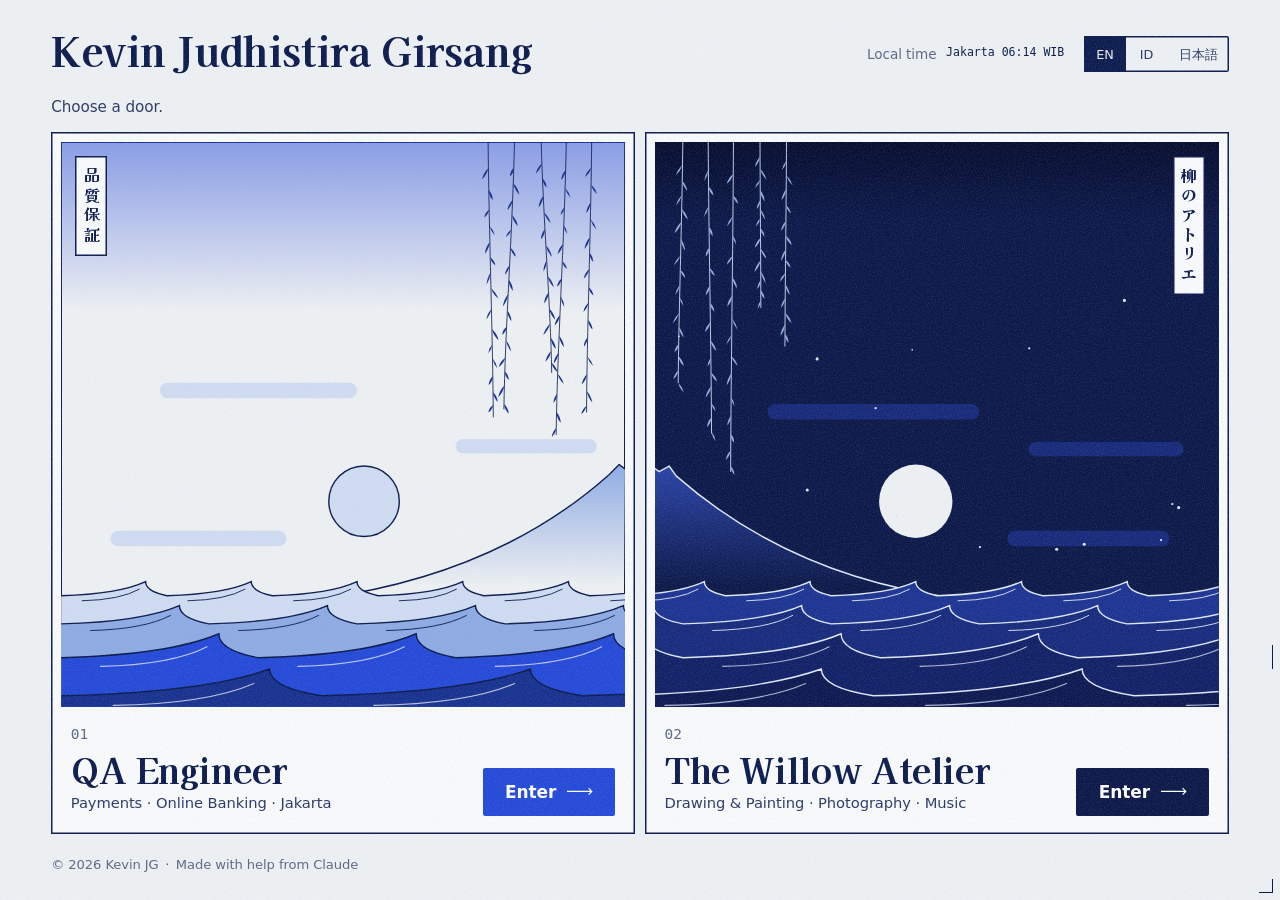
==== commit f4efb802: "Back to hanga" ====
--- a/index.html
+++ b/index.html
@@ -1,12 +1,12 @@
 <!doctype html>
-<html lang="en" class="theme-dark">
+<html lang="en">
 <head>
   <meta charset="utf-8">
   <meta name="viewport" content="width=device-width, initial-scale=1, viewport-fit=cover">
   <title data-i18n="meta.gate.title">Kevin JG · QA Engineer and The Willow Atelier</title>
   <meta name="description" content="Two doors. One leads to my work as a QA engineer in payments and online banking. The other leads to The Willow Atelier, where I make art." data-i18n-attr="content:meta.gate.desc">
   <meta name="author" content="Kevin Judhistira Girsang">
-  <meta name="theme-color" content="#0b1848">
+  <meta name="theme-color" content="#eef1f3">
   <link rel="canonical" href="https://kjudhist.github.io/">
 
   <meta property="og:type" content="website">
@@ -33,28 +33,20 @@
 
   <link rel="preconnect" href="https://fonts.googleapis.com">
   <link rel="preconnect" href="https://fonts.gstatic.com" crossorigin>
-  <link rel="stylesheet" href="https://fonts.googleapis.com/css2?family=Dela+Gothic+One&family=IBM+Plex+Mono:wght@400;500&family=Zen+Maru+Gothic:wght@400;500;700&display=swap">
+  <link rel="stylesheet" href="https://fonts.googleapis.com/css2?family=Kaisei+Tokumin:wght@500;700;800&family=Spline+Sans+Mono:wght@400;500&family=Zen+Kaku+Gothic+New:wght@400;500;700&display=swap">
   <link rel="stylesheet" href="css/base.css">
   <link rel="stylesheet" href="css/gate.css">
 
   <script src="js/i18n.js"></script>
   <script src="js/main.js" defer></script>
-  <script src="js/hanabi.js" defer></script>
   <script src="js/gate.js" defer></script>
 </head>
 <body class="gate">
-  <!-- the night sky over the festival: stars, and fireworks you launch (js/hanabi.js) -->
-  <canvas class="sky" data-sky aria-hidden="true"></canvas>
-
   <header class="g-top">
     <div class="g-id" data-testid="station-sign">
-      <h1 class="g-name unveil" translate="no">Kevin Judhistira Girsang</h1>
+      <h1 class="g-name inked" translate="no">Kevin Judhistira Girsang</h1>
     </div>
     <div class="g-meta">
-      <!-- fireworks can boom and crackle: off until you turn it on -->
-      <button class="sound" type="button" data-sound aria-pressed="false">
-        <span class="sound__icon" lang="ja" aria-hidden="true">音</span><span data-i18n="gate.sound">Sound</span>
-      </button>
       <p class="g-clock"><span data-i18n="gate.local">Local time</span> <span class="mono" translate="no">Jakarta <time data-clock>--:--</time> WIB</span></p>
       <div class="lang" role="group" aria-label="Language" data-i18n-attr="aria-label:common.lang" data-testid="lang-switcher">
         <button class="lang__opt" type="button" lang="en" title="English" aria-label="English" aria-pressed="true" data-lang-option="en" data-testid="lang-option-en">EN</button>
@@ -64,76 +56,62 @@
     </div>
   </header>
 
-  <!-- a string of paper lanterns: brush past them and they swing, click to light
-       them, and when every one is lit the sky answers -->
-  <div class="lanterns lanterns--gate" data-lanterns aria-hidden="true">
-        <svg class="lanterns__rope" preserveAspectRatio="none" focusable="false"><path/></svg>
-        <span class="chochin is-lit" data-lantern style="--sway:3.6s"><span class="chochin__cap"></span><span class="chochin__body"><span class="chochin__kanji">祭</span></span><span class="chochin__cap chochin__cap--b"></span><span class="chochin__tassel"></span></span><span class="chochin" data-lantern style="--sway:4.3s"><span class="chochin__cap"></span><span class="chochin__body"><span class="chochin__kanji">夏</span></span><span class="chochin__cap chochin__cap--b"></span><span class="chochin__tassel"></span></span><span class="chochin" data-lantern style="--sway:5.0s"><span class="chochin__cap"></span><span class="chochin__body"><span class="chochin__kanji">夜</span></span><span class="chochin__cap chochin__cap--b"></span><span class="chochin__tassel"></span></span><span class="chochin is-lit" data-lantern style="--sway:3.6s"><span class="chochin__cap"></span><span class="chochin__body"><span class="chochin__kanji">灯</span></span><span class="chochin__cap chochin__cap--b"></span><span class="chochin__tassel"></span></span><span class="chochin" data-lantern style="--sway:4.3s"><span class="chochin__cap"></span><span class="chochin__body"><span class="chochin__kanji">花</span></span><span class="chochin__cap chochin__cap--b"></span><span class="chochin__tassel"></span></span><span class="chochin" data-lantern style="--sway:5.0s"><span class="chochin__cap"></span><span class="chochin__body"><span class="chochin__kanji">火</span></span><span class="chochin__cap chochin__cap--b"></span><span class="chochin__tassel"></span></span><span class="chochin is-lit" data-lantern style="--sway:3.6s"><span class="chochin__cap"></span><span class="chochin__body"><span class="chochin__kanji">星</span></span><span class="chochin__cap chochin__cap--b"></span><span class="chochin__tassel"></span></span><span class="chochin" data-lantern style="--sway:4.3s"><span class="chochin__cap"></span><span class="chochin__body"><span class="chochin__kanji">夢</span></span><span class="chochin__cap chochin__cap--b"></span><span class="chochin__tassel"></span></span>
-      </div>
-
   <main class="g-main" id="main">
     <p class="g-intro" data-i18n="gate.intro">Choose a door.</p>
 
-    <!-- Two stalls at the festival. Each noren parts as you pass the pointer
-         through it; the whole stall is the link. -->
-    <nav class="g-stalls" aria-label="Doors" data-i18n-attr="aria-label:gate.doors" data-gate data-testid="gate-doors">
-      <a class="stall stall--qa" href="qa/" data-door data-tone="light" data-testid="door-qa" draggable="false">
-        <span class="stall__booth" aria-hidden="true">
-          <span class="stall__roof"></span>
-          <span class="stall__inside">
-            <svg viewBox="0 0 400 200" preserveAspectRatio="xMidYMax meet" focusable="false">
-              <g class="in-jars">
-                <rect x="40" y="80" width="34" height="38" rx="8"/><rect x="86" y="88" width="26" height="30" rx="6"/>
-                <rect x="124" y="76" width="40" height="42" rx="9"/><rect x="176" y="86" width="30" height="32" rx="7"/>
-                <rect x="218" y="78" width="38" height="40" rx="9"/><rect x="268" y="88" width="28" height="30" rx="6"/>
-                <rect x="308" y="80" width="36" height="38" rx="8"/>
-                <rect x="58" y="138" width="30" height="34" rx="7"/><rect x="100" y="130" width="42" height="42" rx="10"/>
-                <rect x="232" y="136" width="36" height="36" rx="8"/><rect x="282" y="132" width="40" height="40" rx="9"/>
-              </g>
-              <rect x="24" y="118" width="352" height="6" rx="2" class="in-wood"/>
-              <g class="in-ticks"><path d="M48 98l6 6 12-14M132 96l6 6 12-14M226 97l6 6 12-14M316 98l6 6 12-14M110 150l6 6 12-14M290 151l6 6 12-14"/></g>
-              <rect x="160" y="128" width="58" height="44" rx="6" class="in-frame"/>
-              <path d="M170 150h16M170 160h30M170 140h24" class="in-line"/>
-              <rect x="0" y="172" width="400" height="28" class="in-counter"/>
-            </svg>
-          </span>
-          <span class="noren" data-noren><span class="noren__strip"><b>品</b></span><span class="noren__strip"><b>質</b></span><span class="noren__strip"><b>保</b></span><span class="noren__strip"><b>証</b></span></span>
-        </span>
-        <span class="stall__label">
-          <span class="stall__no mono" aria-hidden="true">01</span>
-          <span class="stall__title" data-i18n="gate.qa">QA Engineer</span>
-          <span class="stall__sub" data-i18n="qa.hero.sub">Payments · Online Banking · Jakarta</span>
-          <span class="stall__cta"><span data-i18n="gate.enter">Enter</span><svg class="arrow" viewBox="0 0 32 10" aria-hidden="true" focusable="false"><path d="M0 5h31M27 1l4 4-4 4" fill="none" stroke="currentColor" stroke-width="1.5"/></svg></span>
+    <!-- A diptych: one sea printed twice, by day on the left sheet and by night on the
+         right. Each whole sheet is the link; the Enter block on its label says so. -->
+    <nav class="g-doors" aria-label="Doors" data-i18n-attr="aria-label:gate.doors" data-gate data-testid="gate-doors">
+      <a class="door door--qa" href="qa/" data-door data-tone="light" data-testid="door-qa">
+        <div class="hanga hanga--day" aria-hidden="true">
+          <svg class="hanga__pass hanga__pass--light" viewBox="0 0 800 900" preserveAspectRatio="xMaxYMax slice" focusable="false"><rect x="70" y="650" width="250" height="22" rx="11.0" fill="#cfdcf1"/><rect x="560" y="520" width="200" height="20" rx="10.0" fill="#cfdcf1"/><rect x="140" y="440" width="280" height="22" rx="11.0" fill="#cfdcf1"/><rect x="1300" y="650" width="230" height="22" rx="11.0" fill="#cfdcf1"/><rect x="960" y="470" width="300" height="22" rx="11.0" fill="#cfdcf1"/><rect x="1330" y="524" width="220" height="20" rx="10.0" fill="#cfdcf1"/><circle cx="430" cy="608" r="50" fill="#cfdcf1"/><defs><linearGradient id="gdm" x1="0" y1="0" x2="0" y2="1"><stop offset="0" stop-color="#8eabe3"/><stop offset="0.9" stop-color="#8eabe3" stop-opacity="0"/></linearGradient></defs><path d="M370,746 Q619,712 778,570 L792,556 L806,566 L820,558 L830,572 Q994,716 1230,746 Z" fill="url(#gdm)"/><path d="M370,746 Q619,712 778,570 L792,556 L806,566 L820,558 L830,572 Q994,716 1230,746" fill="none" stroke="#0c1b4d" stroke-width="2" stroke-linejoin="round"/><g class="sea" style="--p:150;--t:46s"><path d="M-150,742 Q-67.5,739.6 -30.0,722.0 Q-30.0,736.0 0.0,742 Q82.5,739.6 120.0,722.0 Q120.0,736.0 150.0,742 Q232.5,739.6 270.0,722.0 Q270.0,736.0 300.0,742 Q382.5,739.6 420.0,722.0 Q420.0,736.0 450.0,742 Q532.5,739.6 570.0,722.0 Q570.0,736.0 600.0,742 Q682.5,739.6 720.0,722.0 Q720.0,736.0 750.0,742 Q832.5,739.6 870.0,722.0 Q870.0,736.0 900.0,742 Q982.5,739.6 1020.0,722.0 Q1020.0,736.0 1050.0,742 Q1132.5,739.6 1170.0,722.0 Q1170.0,736.0 1200.0,742 Q1282.5,739.6 1320.0,722.0 Q1320.0,736.0 1350.0,742 Q1432.5,739.6 1470.0,722.0 Q1470.0,736.0 1500.0,742 Q1582.5,739.6 1620.0,722.0 Q1620.0,736.0 1650.0,742 Q1732.5,739.6 1770.0,722.0 Q1770.0,736.0 1800.0,742 Q1882.5,739.6 1920.0,722.0 Q1920.0,736.0 1950.0,742 L1950,910 L-150,910 Z" fill="#cfdcf1"/></g><g class="sea" style="--p:210;--t:44s"><path d="M-210,782 Q-94.5,778.9 -42.0,756.0 Q-42.0,774.2 0.0,782 Q115.5,778.9 168.0,756.0 Q168.0,774.2 210.0,782 Q325.5,778.9 378.0,756.0 Q378.0,774.2 420.0,782 Q535.5,778.9 588.0,756.0 Q588.0,774.2 630.0,782 Q745.5,778.9 798.0,756.0 Q798.0,774.2 840.0,782 Q955.5,778.9 1008.0,756.0 Q1008.0,774.2 1050.0,782 Q1165.5,778.9 1218.0,756.0 Q1218.0,774.2 1260.0,782 Q1375.5,778.9 1428.0,756.0 Q1428.0,774.2 1470.0,782 Q1585.5,778.9 1638.0,756.0 Q1638.0,774.2 1680.0,782 Q1795.5,778.9 1848.0,756.0 Q1848.0,774.2 1890.0,782 Q2005.5,778.9 2058.0,756.0 Q2058.0,774.2 2100.0,782 L2100,910 L-210,910 Z" fill="#8eabe3"/></g></svg>
+          <svg class="hanga__pass hanga__pass--deep" viewBox="0 0 800 900" preserveAspectRatio="xMaxYMax slice" focusable="false"><g class="sea" style="--p:280;--t:40s"><path d="M-280,830 Q-126.0,825.9 -56.0,796.0 Q-56.0,819.8 0.0,830 Q154.0,825.9 224.0,796.0 Q224.0,819.8 280.0,830 Q434.0,825.9 504.0,796.0 Q504.0,819.8 560.0,830 Q714.0,825.9 784.0,796.0 Q784.0,819.8 840.0,830 Q994.0,825.9 1064.0,796.0 Q1064.0,819.8 1120.0,830 Q1274.0,825.9 1344.0,796.0 Q1344.0,819.8 1400.0,830 Q1554.0,825.9 1624.0,796.0 Q1624.0,819.8 1680.0,830 Q1834.0,825.9 1904.0,796.0 Q1904.0,819.8 1960.0,830 Q2114.0,825.9 2184.0,796.0 Q2184.0,819.8 2240.0,830 L2240,910 L-280,910 Z" fill="#2449d8"/></g><g class="sea" style="--p:280;--t:40s"><path d="M-224.0,842.2 Q-123.2,840.2 -72.8,814.4 M56.0,842.2 Q156.8,840.2 207.2,814.4 M336.0,842.2 Q436.8,840.2 487.2,814.4 M616.0,842.2 Q716.8,840.2 767.2,814.4 M896.0,842.2 Q996.8,840.2 1047.2,814.4 M1176.0,842.2 Q1276.8,840.2 1327.2,814.4 M1456.0,842.2 Q1556.8,840.2 1607.2,814.4 M1736.0,842.2 Q1836.8,840.2 1887.2,814.4 M2016.0,842.2 Q2116.8,840.2 2167.2,814.4" fill="none" stroke="#eef1f3" stroke-width="1.6" stroke-linecap="round" stroke-opacity="0.75"/></g><g class="sea" style="--p:370;--t:36s"><path d="M-370,884 Q-166.5,879.4 -74.0,846.0 Q-74.0,872.6 0.0,884 Q203.5,879.4 296.0,846.0 Q296.0,872.6 370.0,884 Q573.5,879.4 666.0,846.0 Q666.0,872.6 740.0,884 Q943.5,879.4 1036.0,846.0 Q1036.0,872.6 1110.0,884 Q1313.5,879.4 1406.0,846.0 Q1406.0,872.6 1480.0,884 Q1683.5,879.4 1776.0,846.0 Q1776.0,872.6 1850.0,884 Q2053.5,879.4 2146.0,846.0 Q2146.0,872.6 2220.0,884 Q2423.5,879.4 2516.0,846.0 Q2516.0,872.6 2590.0,884 L2590,910 L-370,910 Z" fill="#17318f"/></g><g class="sea" style="--p:370;--t:36s"><path d="M-296.0,897.7 Q-162.8,895.4 -96.2,866.5 M74.0,897.7 Q207.2,895.4 273.8,866.5 M444.0,897.7 Q577.2,895.4 643.8,866.5 M814.0,897.7 Q947.2,895.4 1013.8,866.5 M1184.0,897.7 Q1317.2,895.4 1383.8,866.5 M1554.0,897.7 Q1687.2,895.4 1753.8,866.5 M1924.0,897.7 Q2057.2,895.4 2123.8,866.5 M2294.0,897.7 Q2427.2,895.4 2493.8,866.5" fill="none" stroke="#eef1f3" stroke-width="1.6" stroke-linecap="round" stroke-opacity="0.75"/></g></svg>
+          <svg class="hanga__pass hanga__pass--key" viewBox="0 0 800 900" preserveAspectRatio="xMaxYMax slice" focusable="false"><circle cx="430" cy="608" r="50" fill="none" stroke="#0c1b4d" stroke-width="2"/><g class="sea" style="--p:150;--t:46s"><path d="M-150,742 Q-67.5,739.6 -30.0,722.0 Q-30.0,736.0 0.0,742 Q82.5,739.6 120.0,722.0 Q120.0,736.0 150.0,742 Q232.5,739.6 270.0,722.0 Q270.0,736.0 300.0,742 Q382.5,739.6 420.0,722.0 Q420.0,736.0 450.0,742 Q532.5,739.6 570.0,722.0 Q570.0,736.0 600.0,742 Q682.5,739.6 720.0,722.0 Q720.0,736.0 750.0,742 Q832.5,739.6 870.0,722.0 Q870.0,736.0 900.0,742 Q982.5,739.6 1020.0,722.0 Q1020.0,736.0 1050.0,742 Q1132.5,739.6 1170.0,722.0 Q1170.0,736.0 1200.0,742 Q1282.5,739.6 1320.0,722.0 Q1320.0,736.0 1350.0,742 Q1432.5,739.6 1470.0,722.0 Q1470.0,736.0 1500.0,742 Q1582.5,739.6 1620.0,722.0 Q1620.0,736.0 1650.0,742 Q1732.5,739.6 1770.0,722.0 Q1770.0,736.0 1800.0,742 Q1882.5,739.6 1920.0,722.0 Q1920.0,736.0 1950.0,742" fill="none" stroke="#0c1b4d" stroke-width="2"/><path d="M-120.0,749.2 Q-66.0,748.0 -39.0,732.8 M30.0,749.2 Q84.0,748.0 111.0,732.8 M180.0,749.2 Q234.0,748.0 261.0,732.8 M330.0,749.2 Q384.0,748.0 411.0,732.8 M480.0,749.2 Q534.0,748.0 561.0,732.8 M630.0,749.2 Q684.0,748.0 711.0,732.8 M780.0,749.2 Q834.0,748.0 861.0,732.8 M930.0,749.2 Q984.0,748.0 1011.0,732.8 M1080.0,749.2 Q1134.0,748.0 1161.0,732.8 M1230.0,749.2 Q1284.0,748.0 1311.0,732.8 M1380.0,749.2 Q1434.0,748.0 1461.0,732.8 M1530.0,749.2 Q1584.0,748.0 1611.0,732.8 M1680.0,749.2 Q1734.0,748.0 1761.0,732.8 M1830.0,749.2 Q1884.0,748.0 1911.0,732.8" fill="none" stroke="#0c1b4d" stroke-width="1.3" stroke-linecap="round"/></g><g class="sea" style="--p:210;--t:44s"><path d="M-210,782 Q-94.5,778.9 -42.0,756.0 Q-42.0,774.2 0.0,782 Q115.5,778.9 168.0,756.0 Q168.0,774.2 210.0,782 Q325.5,778.9 378.0,756.0 Q378.0,774.2 420.0,782 Q535.5,778.9 588.0,756.0 Q588.0,774.2 630.0,782 Q745.5,778.9 798.0,756.0 Q798.0,774.2 840.0,782 Q955.5,778.9 1008.0,756.0 Q1008.0,774.2 1050.0,782 Q1165.5,778.9 1218.0,756.0 Q1218.0,774.2 1260.0,782 Q1375.5,778.9 1428.0,756.0 Q1428.0,774.2 1470.0,782 Q1585.5,778.9 1638.0,756.0 Q1638.0,774.2 1680.0,782 Q1795.5,778.9 1848.0,756.0 Q1848.0,774.2 1890.0,782 Q2005.5,778.9 2058.0,756.0 Q2058.0,774.2 2100.0,782" fill="none" stroke="#0c1b4d" stroke-width="2"/><path d="M-168.0,791.4 Q-92.4,789.8 -54.6,770.0 M42.0,791.4 Q117.6,789.8 155.4,770.0 M252.0,791.4 Q327.6,789.8 365.4,770.0 M462.0,791.4 Q537.6,789.8 575.4,770.0 M672.0,791.4 Q747.6,789.8 785.4,770.0 M882.0,791.4 Q957.6,789.8 995.4,770.0 M1092.0,791.4 Q1167.6,789.8 1205.4,770.0 M1302.0,791.4 Q1377.6,789.8 1415.4,770.0 M1512.0,791.4 Q1587.6,789.8 1625.4,770.0 M1722.0,791.4 Q1797.6,789.8 1835.4,770.0 M1932.0,791.4 Q2007.6,789.8 2045.4,770.0" fill="none" stroke="#0c1b4d" stroke-width="1.3" stroke-linecap="round"/></g><g class="sea" style="--p:280;--t:40s"><path d="M-280,830 Q-126.0,825.9 -56.0,796.0 Q-56.0,819.8 0.0,830 Q154.0,825.9 224.0,796.0 Q224.0,819.8 280.0,830 Q434.0,825.9 504.0,796.0 Q504.0,819.8 560.0,830 Q714.0,825.9 784.0,796.0 Q784.0,819.8 840.0,830 Q994.0,825.9 1064.0,796.0 Q1064.0,819.8 1120.0,830 Q1274.0,825.9 1344.0,796.0 Q1344.0,819.8 1400.0,830 Q1554.0,825.9 1624.0,796.0 Q1624.0,819.8 1680.0,830 Q1834.0,825.9 1904.0,796.0 Q1904.0,819.8 1960.0,830 Q2114.0,825.9 2184.0,796.0 Q2184.0,819.8 2240.0,830" fill="none" stroke="#0c1b4d" stroke-width="2"/></g><g class="sea" style="--p:370;--t:36s"><path d="M-370,884 Q-166.5,879.4 -74.0,846.0 Q-74.0,872.6 0.0,884 Q203.5,879.4 296.0,846.0 Q296.0,872.6 370.0,884 Q573.5,879.4 666.0,846.0 Q666.0,872.6 740.0,884 Q943.5,879.4 1036.0,846.0 Q1036.0,872.6 1110.0,884 Q1313.5,879.4 1406.0,846.0 Q1406.0,872.6 1480.0,884 Q1683.5,879.4 1776.0,846.0 Q1776.0,872.6 1850.0,884 Q2053.5,879.4 2146.0,846.0 Q2146.0,872.6 2220.0,884 Q2423.5,879.4 2516.0,846.0 Q2516.0,872.6 2590.0,884" fill="none" stroke="#0c1b4d" stroke-width="2"/></g></svg>
+          <!-- the willow, hanging from the top of the print -->
+          <div class="willow willow--gate willow--day" data-willow>
+            <svg viewBox="0 0 220 600" focusable="false"><g transform="translate(-20 0)">
+              <g class="willow__strand willow__strand--ink" style="--x:20px;--k:1.4"><g class="willow__sway" style="--t:7.4s;--d:-1.8s"><path class="willow__stem" d="M40,-6 C41.7,159.9 47.8,319.8 48.7,456.9"/><path class="willow__leaves" d="M40.6,43.6 Q32.3,51.2 29.8,62.2 Q38.1,54.6 40.6,43.6 M41.2,79.5 Q41.3,89.3 47.9,96.5 Q47.9,86.7 41.2,79.5 M41.9,111.8 Q35.1,117.0 33.6,125.3 Q40.4,120.2 41.9,111.8 M42.4,139.0 Q44.7,148.6 51.6,155.7 Q49.3,146.1 42.4,139.0 M43.0,165.7 Q35.8,174.3 34.8,185.5 Q42.0,176.9 43.0,165.7 M43.6,191.4 Q45.2,199.9 52.2,204.9 Q50.6,196.4 43.6,191.4 M44.2,216.6 Q38.2,225.7 37.5,236.6 Q43.5,227.5 44.2,216.6 M44.8,242.5 Q48.5,252.8 57.0,259.8 Q53.3,249.5 44.8,242.5 M45.6,276.8 Q38.8,284.4 36.9,294.5 Q43.8,286.8 45.6,276.8 M46.4,310.2 Q49.0,321.4 57.6,328.9 Q55.0,317.8 46.4,310.2 M46.9,336.0 Q41.2,342.3 40.4,350.8 Q46.2,344.5 46.9,336.0 M47.4,358.9 Q49.1,368.7 55.6,376.3 Q53.9,366.5 47.4,358.9 M47.9,388.1 Q41.3,394.6 41.0,403.8 Q47.6,397.3 47.9,388.1 M48.3,414.7 Q49.2,424.4 56.1,431.3 Q55.2,421.6 48.3,414.7 M48.5,436.3 Q41.6,440.9 40.3,449.0 Q47.2,444.5 48.5,436.3"/></g></g>
+              <g class="willow__strand willow__strand--ink" style="--x:64px;--k:1.9"><g class="willow__sway" style="--t:6.2s;--d:-0.7s"><path class="willow__stem" d="M84,-6 C80.5,155.2 68.1,310.5 66.3,443.6"/><path class="willow__leaves" d="M82.7,42.2 Q76.3,48.3 76.5,57.2 Q82.9,51.1 82.7,42.2 M81.8,68.4 Q83.8,79.6 92.0,87.4 Q90.0,76.2 81.8,68.4 M80.7,96.3 Q73.4,103.1 72.1,112.9 Q79.4,106.2 80.7,96.3 M79.7,121.2 Q81.4,131.9 89.3,139.4 Q87.5,128.7 79.7,121.2 M78.6,145.1 Q71.6,149.7 69.4,157.8 Q76.4,153.1 78.6,145.1 M77.2,175.4 Q78.5,184.7 85.9,190.5 Q84.6,181.2 77.2,175.4 M75.7,204.7 Q69.3,211.1 67.8,220.1 Q74.3,213.7 75.7,204.7 M74.5,228.4 Q74.4,239.0 81.1,247.2 Q81.2,236.6 74.5,228.4 M73.3,252.8 Q66.1,261.6 64.6,272.9 Q71.8,264.1 73.3,252.8 M72.0,279.7 Q72.2,289.8 78.8,297.6 Q78.6,287.4 72.0,279.7 M70.8,306.7 Q64.0,311.8 63.4,320.2 Q70.2,315.2 70.8,306.7 M69.8,328.8 Q71.6,339.4 78.5,347.8 Q76.6,337.2 69.8,328.8 M68.6,358.1 Q60.2,364.0 57.4,373.9 Q65.8,368.0 68.6,358.1 M67.8,380.3 Q68.0,389.0 74.4,394.9 Q74.3,386.2 67.8,380.3 M67.1,404.1 Q58.9,412.2 56.9,423.6 Q65.1,415.4 67.1,404.1 M66.5,434.4 Q67.4,444.1 74.4,451.0 Q73.4,441.3 66.5,434.4"/></g></g>
+              <g class="willow__strand willow__strand--ink" style="--x:108px;--k:2.4"><g class="willow__sway" style="--t:7.3s;--d:-3.2s"><path class="willow__stem" d="M128,-6 C131.5,134.1 143.8,268.2 145.6,383.1"/><path class="willow__leaves" d="M129.3,35.8 Q121.6,42.5 119.2,52.4 Q126.9,45.7 129.3,35.8 M130.3,60.1 Q130.6,69.2 137.1,75.6 Q136.8,66.5 130.3,60.1 M131.6,89.6 Q124.6,97.8 123.8,108.6 Q130.8,100.4 131.6,89.6 M133.0,117.1 Q135.9,127.3 143.8,134.3 Q140.9,124.1 133.0,117.1 M134.4,144.4 Q128.0,151.8 127.9,161.6 Q134.3,154.2 134.4,144.4 M135.9,171.3 Q138.0,182.4 145.9,190.5 Q143.8,179.4 135.9,171.3 M137.4,196.8 Q131.9,205.0 131.9,214.8 Q137.4,206.6 137.4,196.8 M138.9,222.8 Q141.2,233.4 149.1,240.8 Q146.8,230.2 138.9,222.8 M140.4,249.7 Q133.6,257.5 133.1,267.8 Q139.8,260.0 140.4,249.7 M141.8,276.5 Q143.6,287.3 151.5,295.0 Q149.7,284.1 141.8,276.5 M143.0,301.5 Q134.7,309.2 131.7,320.1 Q140.0,312.4 143.0,301.5 M143.9,324.6 Q145.0,335.6 152.6,343.6 Q151.5,332.7 143.9,324.6 M144.7,346.9 Q137.1,354.2 135.3,364.6 Q143.0,357.3 144.7,346.9 M145.2,366.1 Q147.6,375.9 155.4,382.2 Q153.1,372.4 145.2,366.1"/></g></g>
+              <g class="willow__strand willow__strand--ink" style="--x:150px;--k:2.0"><g class="willow__sway" style="--t:7.9s;--d:-4.6s"><path class="willow__stem" d="M170,-6 C166.6,170.1 154.7,340.3 153.0,486.1"/><path class="willow__leaves" d="M168.7,46.6 Q162.1,53.6 161.4,63.2 Q168.1,56.2 168.7,46.6 M167.9,75.7 Q170.0,85.5 176.9,92.8 Q174.7,83.0 167.9,75.7 M166.8,107.8 Q161.0,113.6 160.2,121.7 Q166.0,115.9 166.8,107.8 M165.7,137.7 Q166.0,146.3 171.3,153.0 Q171.0,144.4 165.7,137.7 M164.4,169.3 Q157.1,176.3 155.4,186.3 Q162.7,179.3 164.4,169.3 M163.2,197.7 Q164.4,205.7 170.7,210.6 Q169.6,202.6 163.2,197.7 M162.0,226.4 Q155.2,231.7 154.5,240.3 Q161.2,234.9 162.0,226.4 M160.7,255.9 Q161.1,265.9 166.6,274.3 Q166.2,264.3 160.7,255.9 M159.3,287.3 Q151.8,294.2 150.6,304.3 Q158.1,297.4 159.3,287.3 M157.9,321.6 Q159.0,332.3 166.1,340.5 Q165.0,329.7 157.9,321.6 M156.7,350.0 Q149.9,357.4 148.9,367.4 Q155.7,360.0 156.7,350.0 M155.5,384.8 Q158.0,394.6 165.6,401.2 Q163.0,391.5 155.5,384.8 M154.4,418.3 Q148.6,424.5 148.6,433.0 Q154.4,426.8 154.4,418.3 M153.6,448.0 Q153.8,458.3 160.5,466.1 Q160.4,455.8 153.6,448.0 M153.2,474.5 Q146.8,480.6 145.7,489.3 Q152.0,483.2 153.2,474.5"/></g></g>
+              <g class="willow__strand willow__strand--ink" style="--x:192px;--k:1.5"><g class="willow__sway" style="--t:7.5s;--d:-3.5s"><path class="willow__stem" d="M212,-6 C210.3,157.1 204.2,314.1 203.4,448.7"/><path class="willow__leaves" d="M211.4,42.7 Q203.6,48.6 200.9,57.9 Q208.6,52.0 211.4,42.7 M210.9,70.8 Q213.5,80.1 220.9,86.3 Q218.3,77.0 210.9,70.8 M210.3,100.5 Q203.8,108.3 202.8,118.4 Q209.4,110.6 210.3,100.5 M209.8,127.9 Q212.6,138.2 220.1,145.9 Q217.2,135.6 209.8,127.9 M209.1,157.9 Q201.5,166.2 199.9,177.4 Q207.6,169.0 209.1,157.9 M208.5,184.2 Q208.2,193.0 214.6,199.1 Q214.9,190.3 208.5,184.2 M207.9,210.8 Q200.5,217.2 198.7,226.7 Q206.1,220.4 207.9,210.8 M207.1,240.8 Q208.0,249.3 214.8,254.6 Q213.9,246.1 207.1,240.8 M206.5,266.9 Q199.8,273.1 198.2,282.1 Q204.9,275.9 206.5,266.9 M205.9,295.3 Q206.6,304.7 213.3,311.2 Q212.6,301.8 205.9,295.3 M205.2,324.0 Q199.3,330.7 199.0,339.6 Q205.0,332.9 205.2,324.0 M204.6,355.8 Q207.3,365.2 214.4,371.8 Q211.7,362.4 204.6,355.8 M204.1,385.4 Q196.8,392.4 195.5,402.4 Q202.7,395.4 204.1,385.4 M203.7,413.0 Q205.7,424.0 213.1,432.2 Q211.1,421.3 203.7,413.0 M203.4,437.6 Q196.6,443.0 194.7,451.5 Q201.5,446.1 203.4,437.6"/></g></g>
+            </g></svg>
+          </div>
+        </div>
+        <span class="door__tag" lang="ja" aria-hidden="true">品質保証</span>
+        <span class="door__label">
+          <span class="door__no mono" aria-hidden="true">01</span>
+          <span class="door__title" data-i18n="gate.qa">QA Engineer</span>
+          <span class="door__sub" data-i18n="qa.hero.sub">Payments · Online Banking · Jakarta</span>
+          <span class="door__cta"><span data-i18n="gate.enter">Enter</span><svg class="arrow" viewBox="0 0 32 10" aria-hidden="true" focusable="false"><path d="M0 5h31M27 1l4 4-4 4" fill="none" stroke="currentColor" stroke-width="1.5"/></svg></span>
         </span>
       </a>
-      <a class="stall stall--art" href="art/" data-door data-tone="dark" data-testid="door-art" draggable="false">
-        <span class="stall__booth" aria-hidden="true">
-          <span class="stall__roof"></span>
-          <span class="stall__inside">
-            <svg viewBox="0 0 400 200" preserveAspectRatio="xMidYMax meet" focusable="false">
-              <rect x="36" y="52" width="86" height="104" rx="3" class="in-frame"/>
-              <path d="M46 146 Q70 104 88 128 T112 108 V146 H46Z" class="in-paint"/>
-              <circle cx="96" cy="76" r="11" class="in-moon"/>
-              <rect x="140" y="70" width="64" height="84" rx="3" class="in-frame"/>
-              <path d="M150 146 L172 104 L194 146Z" class="in-paint"/>
-              <rect x="222" y="64" width="74" height="74" rx="37" class="in-frame"/>
-              <path d="M234 112 q25 -28 50 0" class="in-line"/>
-              <g class="in-brushes"><rect x="316" y="120" width="40" height="52" rx="8"/>
-                <path d="M324 120 l-10 -46M334 120 l-2 -52M344 120 l8 -48M350 120 l18 -40"/></g>
-              <rect x="0" y="172" width="400" height="28" class="in-counter"/>
-            </svg>
-          </span>
-          <span class="noren" data-noren><span class="noren__strip"><b>ア</b></span><span class="noren__strip"><b>ト</b></span><span class="noren__strip"><b>リ</b></span><span class="noren__strip"><b>エ</b></span></span>
-        </span>
-        <span class="stall__label">
-          <span class="stall__no mono" aria-hidden="true">02</span>
-          <span class="stall__title" translate="no" data-i18n="gate.art">The Willow Atelier</span>
-          <span class="stall__sub"><span data-i18n="art.painting.title">Drawing &amp; Painting</span><span aria-hidden="true"> · </span><span data-i18n="art.photo.title">Photography</span><span aria-hidden="true"> · </span><span data-i18n="art.music.title">Music</span></span>
-          <span class="stall__cta"><span data-i18n="gate.enter">Enter</span><svg class="arrow" viewBox="0 0 32 10" aria-hidden="true" focusable="false"><path d="M0 5h31M27 1l4 4-4 4" fill="none" stroke="currentColor" stroke-width="1.5"/></svg></span>
+      <a class="door door--art" href="art/" data-door data-tone="dark" data-testid="door-art">
+        <div class="hanga hanga--night" aria-hidden="true">
+          <svg class="hanga__pass hanga__pass--light" viewBox="800 0 800 900" preserveAspectRatio="xMinYMax slice" focusable="false"><rect x="70" y="650" width="250" height="22" rx="11.0" fill="#16297a"/><rect x="560" y="520" width="200" height="20" rx="10.0" fill="#16297a"/><rect x="140" y="440" width="280" height="22" rx="11.0" fill="#16297a"/><rect x="1300" y="650" width="230" height="22" rx="11.0" fill="#16297a"/><rect x="960" y="470" width="300" height="22" rx="11.0" fill="#16297a"/><rect x="1330" y="524" width="220" height="20" rx="10.0" fill="#16297a"/><circle cx="1170" cy="608" r="52" fill="#eef1f3"/><defs><linearGradient id="gnm" x1="0" y1="0" x2="0" y2="1"><stop offset="0" stop-color="#2a43a8"/><stop offset="0.9" stop-color="#2a43a8" stop-opacity="0"/></linearGradient></defs><path d="M370,746 Q619,712 778,570 L792,556 L806,566 L820,558 L830,572 Q994,716 1230,746 Z" fill="url(#gnm)"/><path d="M370,746 Q619,712 778,570 L792,556 L806,566 L820,558 L830,572 Q994,716 1230,746" fill="none" stroke="#dfe7f7" stroke-width="2" stroke-linejoin="round"/><g class="sea" style="--p:150;--t:46s"><path d="M-150,742 Q-67.5,739.6 -30.0,722.0 Q-30.0,736.0 0.0,742 Q82.5,739.6 120.0,722.0 Q120.0,736.0 150.0,742 Q232.5,739.6 270.0,722.0 Q270.0,736.0 300.0,742 Q382.5,739.6 420.0,722.0 Q420.0,736.0 450.0,742 Q532.5,739.6 570.0,722.0 Q570.0,736.0 600.0,742 Q682.5,739.6 720.0,722.0 Q720.0,736.0 750.0,742 Q832.5,739.6 870.0,722.0 Q870.0,736.0 900.0,742 Q982.5,739.6 1020.0,722.0 Q1020.0,736.0 1050.0,742 Q1132.5,739.6 1170.0,722.0 Q1170.0,736.0 1200.0,742 Q1282.5,739.6 1320.0,722.0 Q1320.0,736.0 1350.0,742 Q1432.5,739.6 1470.0,722.0 Q1470.0,736.0 1500.0,742 Q1582.5,739.6 1620.0,722.0 Q1620.0,736.0 1650.0,742 Q1732.5,739.6 1770.0,722.0 Q1770.0,736.0 1800.0,742 Q1882.5,739.6 1920.0,722.0 Q1920.0,736.0 1950.0,742 L1950,910 L-150,910 Z" fill="#1c3391"/></g><g class="sea" style="--p:210;--t:44s"><path d="M-210,782 Q-94.5,778.9 -42.0,756.0 Q-42.0,774.2 0.0,782 Q115.5,778.9 168.0,756.0 Q168.0,774.2 210.0,782 Q325.5,778.9 378.0,756.0 Q378.0,774.2 420.0,782 Q535.5,778.9 588.0,756.0 Q588.0,774.2 630.0,782 Q745.5,778.9 798.0,756.0 Q798.0,774.2 840.0,782 Q955.5,778.9 1008.0,756.0 Q1008.0,774.2 1050.0,782 Q1165.5,778.9 1218.0,756.0 Q1218.0,774.2 1260.0,782 Q1375.5,778.9 1428.0,756.0 Q1428.0,774.2 1470.0,782 Q1585.5,778.9 1638.0,756.0 Q1638.0,774.2 1680.0,782 Q1795.5,778.9 1848.0,756.0 Q1848.0,774.2 1890.0,782 Q2005.5,778.9 2058.0,756.0 Q2058.0,774.2 2100.0,782 L2100,910 L-210,910 Z" fill="#172a7c"/></g></svg>
+          <svg class="hanga__pass hanga__pass--deep" viewBox="800 0 800 900" preserveAspectRatio="xMinYMax slice" focusable="false"><g class="sea" style="--p:280;--t:40s"><path d="M-280,830 Q-126.0,825.9 -56.0,796.0 Q-56.0,819.8 0.0,830 Q154.0,825.9 224.0,796.0 Q224.0,819.8 280.0,830 Q434.0,825.9 504.0,796.0 Q504.0,819.8 560.0,830 Q714.0,825.9 784.0,796.0 Q784.0,819.8 840.0,830 Q994.0,825.9 1064.0,796.0 Q1064.0,819.8 1120.0,830 Q1274.0,825.9 1344.0,796.0 Q1344.0,819.8 1400.0,830 Q1554.0,825.9 1624.0,796.0 Q1624.0,819.8 1680.0,830 Q1834.0,825.9 1904.0,796.0 Q1904.0,819.8 1960.0,830 Q2114.0,825.9 2184.0,796.0 Q2184.0,819.8 2240.0,830 L2240,910 L-280,910 Z" fill="#112066"/></g><g class="sea" style="--p:280;--t:40s"><path d="M-224.0,842.2 Q-123.2,840.2 -72.8,814.4 M56.0,842.2 Q156.8,840.2 207.2,814.4 M336.0,842.2 Q436.8,840.2 487.2,814.4 M616.0,842.2 Q716.8,840.2 767.2,814.4 M896.0,842.2 Q996.8,840.2 1047.2,814.4 M1176.0,842.2 Q1276.8,840.2 1327.2,814.4 M1456.0,842.2 Q1556.8,840.2 1607.2,814.4 M1736.0,842.2 Q1836.8,840.2 1887.2,814.4 M2016.0,842.2 Q2116.8,840.2 2167.2,814.4" fill="none" stroke="#dfe7f7" stroke-width="1.6" stroke-linecap="round" stroke-opacity="0.75"/></g><g class="sea" style="--p:370;--t:36s"><path d="M-370,884 Q-166.5,879.4 -74.0,846.0 Q-74.0,872.6 0.0,884 Q203.5,879.4 296.0,846.0 Q296.0,872.6 370.0,884 Q573.5,879.4 666.0,846.0 Q666.0,872.6 740.0,884 Q943.5,879.4 1036.0,846.0 Q1036.0,872.6 1110.0,884 Q1313.5,879.4 1406.0,846.0 Q1406.0,872.6 1480.0,884 Q1683.5,879.4 1776.0,846.0 Q1776.0,872.6 1850.0,884 Q2053.5,879.4 2146.0,846.0 Q2146.0,872.6 2220.0,884 Q2423.5,879.4 2516.0,846.0 Q2516.0,872.6 2590.0,884 L2590,910 L-370,910 Z" fill="#0c1850"/></g><g class="sea" style="--p:370;--t:36s"><path d="M-296.0,897.7 Q-162.8,895.4 -96.2,866.5 M74.0,897.7 Q207.2,895.4 273.8,866.5 M444.0,897.7 Q577.2,895.4 643.8,866.5 M814.0,897.7 Q947.2,895.4 1013.8,866.5 M1184.0,897.7 Q1317.2,895.4 1383.8,866.5 M1554.0,897.7 Q1687.2,895.4 1753.8,866.5 M1924.0,897.7 Q2057.2,895.4 2123.8,866.5 M2294.0,897.7 Q2427.2,895.4 2493.8,866.5" fill="none" stroke="#dfe7f7" stroke-width="1.6" stroke-linecap="round" stroke-opacity="0.75"/></g></svg>
+          <svg class="hanga__pass hanga__pass--key" viewBox="800 0 800 900" preserveAspectRatio="xMinYMax slice" focusable="false"><g fill="#dfe7f7"><circle cx="381" cy="371" r="1.6"/><circle cx="1466" cy="323" r="2.2"/><circle cx="105" cy="9" r="1.6"/><circle cx="415" cy="160" r="2.2"/><circle cx="752" cy="570" r="1.6"/><circle cx="635" cy="587" r="1.2"/><circle cx="1016" cy="592" r="2.2"/><circle cx="624" cy="10" r="1.2"/><circle cx="255" cy="653" r="1.2"/><circle cx="482" cy="21" r="1.6"/><circle cx="756" cy="490" r="1.6"/><circle cx="1143" cy="628" r="1.6"/><circle cx="1165" cy="393" r="1.2"/><circle cx="1406" cy="66" r="1.2"/><circle cx="792" cy="176" r="2.2"/><circle cx="698" cy="427" r="1.6"/><circle cx="674" cy="568" r="2.2"/><circle cx="561" cy="399" r="2.2"/><circle cx="372" cy="230" r="1.2"/><circle cx="1370" cy="676" r="2.2"/><circle cx="1113" cy="476" r="1.6"/><circle cx="1543" cy="617" r="2.2"/><circle cx="167" cy="447" r="2.2"/><circle cx="1331" cy="391" r="1.6"/><circle cx="199" cy="329" r="2.2"/><circle cx="1584" cy="60" r="1.2"/><circle cx="657" cy="103" r="1.6"/><circle cx="683" cy="283" r="1.2"/><circle cx="71" cy="419" r="1.2"/><circle cx="604" cy="400" r="2.2"/><circle cx="1409" cy="669" r="2.2"/><circle cx="378" cy="25" r="1.2"/><circle cx="123" cy="409" r="1.2"/><circle cx="1518" cy="663" r="1.6"/><circle cx="977" cy="107" r="1.2"/><circle cx="1568" cy="232" r="1.6"/><circle cx="1534" cy="612" r="1.6"/><circle cx="603" cy="593" r="1.6"/><circle cx="1030" cy="406" r="2.2"/><circle cx="164" cy="664" r="2.2"/><circle cx="434" cy="433" r="2.2"/><circle cx="380" cy="205" r="1.6"/><circle cx="834" cy="374" r="1.2"/><circle cx="1261" cy="673" r="1.6"/></g><g class="sea" style="--p:150;--t:46s"><path d="M-150,742 Q-67.5,739.6 -30.0,722.0 Q-30.0,736.0 0.0,742 Q82.5,739.6 120.0,722.0 Q120.0,736.0 150.0,742 Q232.5,739.6 270.0,722.0 Q270.0,736.0 300.0,742 Q382.5,739.6 420.0,722.0 Q420.0,736.0 450.0,742 Q532.5,739.6 570.0,722.0 Q570.0,736.0 600.0,742 Q682.5,739.6 720.0,722.0 Q720.0,736.0 750.0,742 Q832.5,739.6 870.0,722.0 Q870.0,736.0 900.0,742 Q982.5,739.6 1020.0,722.0 Q1020.0,736.0 1050.0,742 Q1132.5,739.6 1170.0,722.0 Q1170.0,736.0 1200.0,742 Q1282.5,739.6 1320.0,722.0 Q1320.0,736.0 1350.0,742 Q1432.5,739.6 1470.0,722.0 Q1470.0,736.0 1500.0,742 Q1582.5,739.6 1620.0,722.0 Q1620.0,736.0 1650.0,742 Q1732.5,739.6 1770.0,722.0 Q1770.0,736.0 1800.0,742 Q1882.5,739.6 1920.0,722.0 Q1920.0,736.0 1950.0,742" fill="none" stroke="#dfe7f7" stroke-width="2"/><path d="M-120.0,749.2 Q-66.0,748.0 -39.0,732.8 M30.0,749.2 Q84.0,748.0 111.0,732.8 M180.0,749.2 Q234.0,748.0 261.0,732.8 M330.0,749.2 Q384.0,748.0 411.0,732.8 M480.0,749.2 Q534.0,748.0 561.0,732.8 M630.0,749.2 Q684.0,748.0 711.0,732.8 M780.0,749.2 Q834.0,748.0 861.0,732.8 M930.0,749.2 Q984.0,748.0 1011.0,732.8 M1080.0,749.2 Q1134.0,748.0 1161.0,732.8 M1230.0,749.2 Q1284.0,748.0 1311.0,732.8 M1380.0,749.2 Q1434.0,748.0 1461.0,732.8 M1530.0,749.2 Q1584.0,748.0 1611.0,732.8 M1680.0,749.2 Q1734.0,748.0 1761.0,732.8 M1830.0,749.2 Q1884.0,748.0 1911.0,732.8" fill="none" stroke="#dfe7f7" stroke-width="1.3" stroke-linecap="round"/></g><g class="sea" style="--p:210;--t:44s"><path d="M-210,782 Q-94.5,778.9 -42.0,756.0 Q-42.0,774.2 0.0,782 Q115.5,778.9 168.0,756.0 Q168.0,774.2 210.0,782 Q325.5,778.9 378.0,756.0 Q378.0,774.2 420.0,782 Q535.5,778.9 588.0,756.0 Q588.0,774.2 630.0,782 Q745.5,778.9 798.0,756.0 Q798.0,774.2 840.0,782 Q955.5,778.9 1008.0,756.0 Q1008.0,774.2 1050.0,782 Q1165.5,778.9 1218.0,756.0 Q1218.0,774.2 1260.0,782 Q1375.5,778.9 1428.0,756.0 Q1428.0,774.2 1470.0,782 Q1585.5,778.9 1638.0,756.0 Q1638.0,774.2 1680.0,782 Q1795.5,778.9 1848.0,756.0 Q1848.0,774.2 1890.0,782 Q2005.5,778.9 2058.0,756.0 Q2058.0,774.2 2100.0,782" fill="none" stroke="#dfe7f7" stroke-width="2"/><path d="M-168.0,791.4 Q-92.4,789.8 -54.6,770.0 M42.0,791.4 Q117.6,789.8 155.4,770.0 M252.0,791.4 Q327.6,789.8 365.4,770.0 M462.0,791.4 Q537.6,789.8 575.4,770.0 M672.0,791.4 Q747.6,789.8 785.4,770.0 M882.0,791.4 Q957.6,789.8 995.4,770.0 M1092.0,791.4 Q1167.6,789.8 1205.4,770.0 M1302.0,791.4 Q1377.6,789.8 1415.4,770.0 M1512.0,791.4 Q1587.6,789.8 1625.4,770.0 M1722.0,791.4 Q1797.6,789.8 1835.4,770.0 M1932.0,791.4 Q2007.6,789.8 2045.4,770.0" fill="none" stroke="#dfe7f7" stroke-width="1.3" stroke-linecap="round"/></g><g class="sea" style="--p:280;--t:40s"><path d="M-280,830 Q-126.0,825.9 -56.0,796.0 Q-56.0,819.8 0.0,830 Q154.0,825.9 224.0,796.0 Q224.0,819.8 280.0,830 Q434.0,825.9 504.0,796.0 Q504.0,819.8 560.0,830 Q714.0,825.9 784.0,796.0 Q784.0,819.8 840.0,830 Q994.0,825.9 1064.0,796.0 Q1064.0,819.8 1120.0,830 Q1274.0,825.9 1344.0,796.0 Q1344.0,819.8 1400.0,830 Q1554.0,825.9 1624.0,796.0 Q1624.0,819.8 1680.0,830 Q1834.0,825.9 1904.0,796.0 Q1904.0,819.8 1960.0,830 Q2114.0,825.9 2184.0,796.0 Q2184.0,819.8 2240.0,830" fill="none" stroke="#dfe7f7" stroke-width="2"/></g><g class="sea" style="--p:370;--t:36s"><path d="M-370,884 Q-166.5,879.4 -74.0,846.0 Q-74.0,872.6 0.0,884 Q203.5,879.4 296.0,846.0 Q296.0,872.6 370.0,884 Q573.5,879.4 666.0,846.0 Q666.0,872.6 740.0,884 Q943.5,879.4 1036.0,846.0 Q1036.0,872.6 1110.0,884 Q1313.5,879.4 1406.0,846.0 Q1406.0,872.6 1480.0,884 Q1683.5,879.4 1776.0,846.0 Q1776.0,872.6 1850.0,884 Q2053.5,879.4 2146.0,846.0 Q2146.0,872.6 2220.0,884 Q2423.5,879.4 2516.0,846.0 Q2516.0,872.6 2590.0,884" fill="none" stroke="#dfe7f7" stroke-width="2"/></g></svg>
+          <!-- the willow, hanging from the top of the print -->
+          <div class="willow willow--gate willow--night" data-willow>
+            <svg viewBox="0 0 220 600" focusable="false"><g transform="translate(-290 0)">
+              <g class="willow__strand willow__strand--pale" style="--x:18px;--k:2.0"><g class="willow__sway" style="--t:7.2s;--d:-0.9s"><path class="willow__stem" d="M308,-6 C306.5,139.9 301.1,279.9 300.3,399.8"/><path class="willow__leaves" d="M307.4,37.6 Q299.5,45.2 296.2,55.7 Q304.1,48.1 307.4,37.6 M307.0,64.4 Q308.5,74.0 315.3,80.9 Q313.8,71.3 307.0,64.4 M306.6,87.5 Q299.2,95.2 296.4,105.5 Q303.8,97.8 306.6,87.5 M306.1,111.3 Q308.4,121.8 316.4,129.0 Q314.1,118.5 306.1,111.3 M305.6,132.7 Q296.8,140.2 294.2,151.4 Q303.0,143.9 305.6,132.7 M305.0,161.1 Q305.7,171.9 311.9,180.8 Q311.1,170.0 305.0,161.1 M304.3,188.5 Q296.4,195.2 292.9,205.0 Q300.9,198.3 304.3,188.5 M303.7,212.1 Q305.2,220.6 312.1,225.7 Q310.7,217.2 303.7,212.1 M303.2,236.6 Q296.9,244.4 295.4,254.3 Q301.7,246.5 303.2,236.6 M302.7,257.7 Q303.4,265.9 309.0,271.9 Q308.2,263.7 302.7,257.7 M302.1,283.2 Q294.2,290.8 291.0,301.2 Q298.9,293.6 302.1,283.2 M301.6,306.9 Q302.6,316.9 309.2,324.5 Q308.2,314.5 301.6,306.9 M301.1,335.1 Q294.7,340.5 294.3,348.9 Q300.7,343.4 301.1,335.1 M300.8,355.3 Q302.0,365.1 309.5,371.7 Q308.2,361.8 300.8,355.3 M300.5,379.0 Q293.6,384.8 292.3,393.7 Q299.1,387.9 300.5,379.0 M300.3,399.4 Q302.6,408.9 309.7,415.5 Q307.4,406.1 300.3,399.4"/></g></g>
+              <g class="willow__strand willow__strand--pale" style="--x:60px;--k:1.8"><g class="willow__sway" style="--t:6.4s;--d:-0.2s"><path class="willow__stem" d="M350,-6 C351.1,169.4 355.0,338.8 355.6,484.0"/><path class="willow__leaves" d="M350.4,46.4 Q344.4,54.7 343.5,64.8 Q349.5,56.6 350.4,46.4 M350.7,74.1 Q351.7,83.1 358.8,88.7 Q357.8,79.7 350.7,74.1 M351.0,106.2 Q344.5,114.5 342.7,125.0 Q349.3,116.7 351.0,106.2 M351.5,141.2 Q351.1,150.0 357.4,156.1 Q357.7,147.4 351.5,141.2 M351.9,175.3 Q345.6,181.3 345.9,190.0 Q352.2,184.0 351.9,175.3 M352.4,208.9 Q354.0,217.4 360.9,222.4 Q359.4,214.0 352.4,208.9 M352.8,238.3 Q346.5,245.1 346.2,254.3 Q352.5,247.5 352.8,238.3 M353.2,267.3 Q353.7,276.0 360.3,281.6 Q359.8,273.0 353.2,267.3 M353.7,299.6 Q346.2,305.7 344.6,315.2 Q352.1,309.2 353.7,299.6 M354.1,329.9 Q355.8,339.9 363.3,346.6 Q361.7,336.6 354.1,329.9 M354.5,358.4 Q349.2,364.5 349.1,372.6 Q354.4,366.5 354.5,358.4 M354.8,382.3 Q357.0,391.8 364.8,397.7 Q362.6,388.1 354.8,382.3 M355.0,405.4 Q347.5,413.5 345.7,424.5 Q353.2,416.4 355.0,405.4 M355.3,433.1 Q356.4,441.3 362.4,447.1 Q361.3,438.8 355.3,433.1 M355.4,457.2 Q348.6,463.8 348.0,473.3 Q354.9,466.7 355.4,457.2 M355.6,480.9 Q356.5,489.8 362.4,496.4 Q361.5,487.6 355.6,480.9"/></g></g>
+              <g class="willow__strand willow__strand--pale" style="--x:102px;--k:2.4"><g class="willow__sway" style="--t:7.6s;--d:-1.1s"><path class="willow__stem" d="M392,-6 C391.1,191.6 387.8,383.1 387.3,547.4"/><path class="willow__leaves" d="M391.7,53.1 Q383.4,59.5 380.7,69.6 Q388.9,63.1 391.7,53.1 M391.4,89.3 Q392.9,97.8 399.9,102.6 Q398.4,94.2 391.4,89.3 M391.1,122.8 Q383.7,130.1 381.1,140.2 Q388.5,132.8 391.1,122.8 M390.8,154.7 Q391.1,163.4 396.4,170.3 Q396.1,161.6 390.8,154.7 M390.5,189.2 Q383.1,194.9 380.6,203.7 Q387.9,198.1 390.5,189.2 M390.1,224.5 Q391.0,235.0 398.1,242.9 Q397.1,232.4 390.1,224.5 M389.8,255.1 Q382.5,262.6 381.8,273.1 Q389.0,265.5 389.8,255.1 M389.4,292.1 Q391.7,303.1 398.7,311.9 Q396.4,300.9 389.4,292.1 M389.1,320.7 Q382.1,326.9 379.7,335.9 Q386.6,329.7 389.1,320.7 M388.7,355.6 Q391.3,365.0 398.9,371.2 Q396.3,361.8 388.7,355.6 M388.4,384.0 Q381.6,392.7 380.6,403.8 Q387.4,395.0 388.4,384.0 M388.1,423.1 Q388.5,431.9 393.8,438.8 Q393.4,430.0 388.1,423.1 M387.8,454.6 Q381.9,461.3 381.7,470.2 Q387.6,463.5 387.8,454.6 M387.6,484.3 Q386.9,492.7 392.9,498.6 Q393.6,490.2 387.6,484.3 M387.4,512.0 Q380.5,518.5 379.2,527.8 Q386.1,521.4 387.4,512.0 M387.3,538.1 Q387.7,546.5 393.8,552.4 Q393.4,544.0 387.3,538.1"/></g></g>
+              <g class="willow__strand willow__strand--pale" style="--x:146px;--k:2.8"><g class="willow__sway" style="--t:7.8s;--d:-3.1s"><path class="willow__stem" d="M436,-6 C436.3,96.3 437.3,192.7 437.4,275.2"/><path class="willow__leaves" d="M436.1,24.5 Q429.2,31.7 427.6,41.5 Q434.5,34.3 436.1,24.5 M436.2,44.3 Q439.1,55.0 447.0,62.8 Q444.1,52.1 436.2,44.3 M436.3,62.6 Q429.7,68.3 427.7,76.8 Q434.3,71.1 436.3,62.6 M436.4,79.7 Q437.0,90.5 443.9,98.7 Q443.3,88.0 436.4,79.7 M436.5,96.7 Q431.0,102.9 430.8,111.2 Q436.3,105.0 436.5,96.7 M436.6,111.8 Q438.3,121.6 445.0,128.9 Q443.4,119.1 436.6,111.8 M436.7,126.7 Q430.5,132.0 429.1,140.0 Q435.3,134.7 436.7,126.7 M436.8,142.9 Q437.4,151.3 443.6,157.1 Q442.9,148.7 436.8,142.9 M436.9,159.2 Q429.1,165.6 427.4,175.5 Q435.2,169.1 436.9,159.2 M437.0,177.6 Q439.3,187.3 446.8,193.9 Q444.5,184.2 437.0,177.6 M437.1,196.8 Q429.0,204.7 426.6,215.8 Q434.8,207.9 437.1,196.8 M437.2,214.9 Q438.7,225.6 445.6,233.8 Q444.1,223.2 437.2,214.9 M437.3,229.0 Q431.7,235.6 431.6,244.1 Q437.1,237.6 437.3,229.0 M437.3,246.3 Q437.4,254.8 443.7,260.4 Q443.6,252.0 437.3,246.3 M437.4,262.6 Q432.2,268.9 432.1,277.0 Q437.3,270.8 437.4,262.6"/></g></g>
+              <g class="willow__strand willow__strand--pale" style="--x:190px;--k:1.7"><g class="willow__sway" style="--t:7.4s;--d:-1.6s"><path class="willow__stem" d="M480,-6 C479.5,118.8 477.7,237.5 477.4,339.3"/><path class="willow__leaves" d="M479.8,31.2 Q473.7,37.9 472.4,46.9 Q478.5,40.2 479.8,31.2 M479.7,55.1 Q482.5,65.1 490.1,72.3 Q487.2,62.3 479.7,55.1 M479.5,78.2 Q472.8,86.2 471.7,96.6 Q478.4,88.6 479.5,78.2 M479.3,104.9 Q480.8,113.1 487.3,118.5 Q485.8,110.2 479.3,104.9 M479.0,131.0 Q472.2,137.6 470.9,147.0 Q477.7,140.4 479.0,131.0 M478.8,155.5 Q480.8,165.3 488.9,171.2 Q486.9,161.4 478.8,155.5 M478.6,178.2 Q471.9,186.6 470.8,197.4 Q477.5,188.9 478.6,178.2 M478.4,195.9 Q479.9,204.0 486.8,208.6 Q485.3,200.5 478.4,195.9 M478.2,217.1 Q471.1,223.0 468.6,232.0 Q475.8,226.1 478.2,217.1 M478.1,236.3 Q478.9,246.2 485.3,253.8 Q484.4,243.9 478.1,236.3 M477.9,259.1 Q471.8,265.9 470.8,275.1 Q477.0,268.2 477.9,259.1 M477.7,283.4 Q480.4,294.0 488.6,301.3 Q485.9,290.7 477.7,283.4 M477.6,302.6 Q470.8,311.0 469.7,321.8 Q476.5,313.4 477.6,302.6 M477.5,318.6 Q477.4,327.1 483.4,333.1 Q483.5,324.6 477.5,318.6"/></g></g>
+            </g></svg>
+          </div>
+        </div>
+        <span class="door__tag" lang="ja" aria-hidden="true">柳のアトリエ</span>
+        <span class="door__label">
+          <span class="door__no mono" aria-hidden="true">02</span>
+          <span class="door__title" translate="no" data-i18n="gate.art">The Willow Atelier</span>
+          <span class="door__sub"><span data-i18n="art.painting.title">Drawing &amp; Painting</span><span aria-hidden="true"> · </span><span data-i18n="art.photo.title">Photography</span><span aria-hidden="true"> · </span><span data-i18n="art.music.title">Music</span></span>
+          <span class="door__cta"><span data-i18n="gate.enter">Enter</span><svg class="arrow" viewBox="0 0 32 10" aria-hidden="true" focusable="false"><path d="M0 5h31M27 1l4 4-4 4" fill="none" stroke="currentColor" stroke-width="1.5"/></svg></span>
         </span>
       </a>
+
     </nav>
-    <p class="g-hint" data-i18n="gate.hint">Click the sky for fireworks. Light every lantern. Walk through a noren.</p>
   </main>
 
   <footer class="credit" data-testid="site-footer">
--- a/css/base.css
+++ b/css/base.css
@@ -2,13 +2,13 @@
    Base: tokens, type, shared chrome (header, switcher, footer), motion.
    Every page loads this first.
 
-   The world is matsuri (祭): a Japanese summer festival at night, in one
-   blue ink. Paper lanterns on a sagging rope that swing when you brush past
-   and light when you click; fireworks you launch by clicking the sky; stalls
-   with split noren curtains that part as you walk through; a sparkler for a
-   pointer on the night pages; bunting under the header. Page changes are a
-   noren dropping and lifting. Dela Gothic One for display, Zen Maru Gothic
-   for text in every language, IBM Plex Mono for small facts.
+   The world is hanga (版画), the Japanese woodblock print, and within it
+   aizuri-e: prints pulled almost entirely in one blue ink. Paper, a few
+   strengths of that blue, and a dark key line. Three things recur on every
+   page: the page prints itself in three passes as you arrive, a willow
+   hangs from the top edge, and printer's registration marks sit in the
+   corner of the window. Kaisei Tokumin for display, Zen Kaku Gothic New
+   for text in every language, Spline Sans Mono for small facts.
    ========================================================================== */
 
 :root {
@@ -21,56 +21,49 @@
 
   --royal: var(--ai-3);
   --royal-2: var(--ai-4);
-  --royal-soft: var(--ai-2);
-  --spark: #5b7cff;   /* the bright blue of a firework */
-
-  --paper: #eef1f6;
-  --sheet: #f8f9fc;
-  --ink: var(--ai-5);
+  --royal-soft: var(--ai-2); /* the ink as text on the night ground */
+
+  --paper: #eef1f3;   /* washi */
+  --sheet: #f9fafb;
+  --ink: var(--ai-5); /* the key block */
   --ink-2: #2b3a66;
   --grey: #5c6788;
-  --night: #0a1440;
-  --night-2: #121f5c;
-  --night-3: #050b2e;
-  --frame: #0c1b4d;
-
-  /* light pages (QA) */
+  --night: #0b1848;   /* a sheet printed solid */
+  --night-2: #13235f;
+
+  /* light pages (gate, QA, 404) */
   --bg: var(--paper);
   --bg-raised: var(--sheet);
   --fg: var(--ink-2);
   --fg-strong: var(--ink);
   --muted: var(--grey);
   --key: var(--ink);
+  --wash: #a9bfea;    /* the first, pale pass under a title */
   --line: rgba(12, 27, 77, 0.14);
   --line-strong: rgba(12, 27, 77, 0.6);
   --accent: var(--royal);
   --accent-text: var(--royal);
   --accent-fg: #fff;
   --focus: var(--royal);
-  --rope: rgba(12, 27, 77, 0.55);
-  --lantern-cap: #0c1b4d;
-  --flag-a: var(--royal);
-  --flag-b: var(--ai-2);
-
-  --font: "Zen Maru Gothic", system-ui, -apple-system, "Segoe UI", sans-serif;
-  --font-display: "Dela Gothic One", "Zen Maru Gothic", "Hiragino Sans", sans-serif;
-  --font-mono: "IBM Plex Mono", ui-monospace, "SFMono-Regular", Menlo, monospace;
-  --font-jp: "Zen Maru Gothic", "Hiragino Maru Gothic ProN", "Yu Gothic", sans-serif;
-
-  /* festival shapes: anything you press is a pill, cards are soft */
-  --radius: 999px;
-  --radius-box: 14px;
-  --rule: 1.5px;
+
+  --font: "Zen Kaku Gothic New", system-ui, -apple-system, "Segoe UI", sans-serif;
+  --font-display: "Kaisei Tokumin", "Noto Serif JP", "Yu Mincho", serif;
+  --font-mono: "Spline Sans Mono", ui-monospace, "SFMono-Regular", Menlo, monospace;
+  --font-jp: "Zen Kaku Gothic New", "Hiragino Sans", "Yu Gothic", sans-serif;
+
+  /* prints have square corners: everything does */
+  --radius: 2px;
+  --radius-box: 2px;
+  --rule: 1.5px;     /* the weight of a key line */
 
   --ease: cubic-bezier(0.65, 0, 0.35, 1);
   --ease-out: cubic-bezier(0.16, 1, 0.3, 1);
-  --ease-back: cubic-bezier(0.34, 1.4, 0.64, 1);
 
   --gutter: clamp(1.25rem, 4vw, 3.5rem);
   --section-space: clamp(5rem, 10vw, 9rem);
 }
 
-/* the gate, the atelier, the worlds and the 404: the festival at night */
+/* the atelier and the worlds: the night sheet */
 .theme-dark {
   --bg: var(--night);
   --bg-raised: var(--night-2);
@@ -78,16 +71,13 @@
   --fg-strong: #f1f4fa;
   --muted: #94a2c8;
   --key: #dfe7f7;
+  --wash: #3a55b4;
   --line: rgba(223, 231, 247, 0.16);
   --line-strong: rgba(223, 231, 247, 0.55);
   --accent: var(--royal);
   --accent-text: var(--royal-soft);
   --accent-fg: #fff;
   --focus: var(--royal-soft);
-  --rope: rgba(223, 231, 247, 0.45);
-  --lantern-cap: #050b2e;
-  --flag-a: var(--spark);
-  --flag-b: #dfe7f7;
 }
 
 .theme-light {
@@ -97,6 +87,7 @@
   --fg-strong: var(--ink);
   --muted: var(--grey);
   --key: var(--ink);
+  --wash: #a9bfea;
   --line: rgba(12, 27, 77, 0.14);
   --line-strong: rgba(12, 27, 77, 0.6);
   --accent-text: var(--royal);
@@ -115,8 +106,6 @@
 
 html {
   overflow-x: clip;
-  /* Dela Gothic One has a single weight: never fake a bold of it */
-  font-synthesis: none;
   background: var(--bg);
   color: var(--fg);
   -webkit-text-size-adjust: 100%;
@@ -284,20 +273,6 @@
   top: 0;
   background-color: var(--bg);
   box-shadow: 0 var(--rule) 0 var(--key);
-}
-
-/* festival bunting strung under the header: two colours of flag, alternating */
-.topbar--sticky::after {
-  content: "";
-  position: absolute;
-  top: calc(100% + var(--rule));
-  left: 0;
-  right: 0;
-  height: 0.75rem;
-  pointer-events: none;
-  background:
-    conic-gradient(from 140deg at 50% 0, var(--flag-a) 0 80deg, transparent 0) 0 0 / 3rem 0.75rem repeat-x,
-    conic-gradient(from 140deg at 50% 0, var(--flag-b) 0 80deg, transparent 0) 1.5rem 0 / 3rem 0.75rem repeat-x;
 }
 
 .topbar__end {
@@ -509,7 +484,6 @@
 .lang {
   display: flex;
   align-items: center;
-  overflow: hidden;
   border-radius: var(--radius);
   box-shadow: inset 0 0 0 var(--rule) var(--key);
 }
@@ -661,26 +635,24 @@
 .section-title {
   font-family: var(--font-display);
   font-size: clamp(1.6rem, 1.25rem + 1.1vw, 2.3rem);
-  font-weight: 400;
+  font-weight: 700;
   line-height: 1.2;
   letter-spacing: 0;
   color: var(--fg-strong);
 }
 
-/* the Japanese name of a section, on a festival tag */
+/* the Japanese name of a section, boxed like a print's title cartouche */
 .sec-head__jp,
 .tag {
   display: inline-block;
-  padding: 0.25rem 0.8rem 0.3rem;
-  border-radius: var(--radius);
-  background: var(--key);
+  padding: 0.2rem 0.55rem 0.25rem;
+  box-shadow: inset 0 0 0 var(--rule) var(--key);
   font-family: var(--font-jp);
   font-size: 0.8rem;
-  font-weight: 700;
+  font-weight: 500;
   line-height: 1.4;
   letter-spacing: 0.14em;
-  white-space: nowrap;
-  color: var(--bg);
+  color: var(--fg-strong);
 }
 
 .sec-head__jp {
@@ -727,7 +699,10 @@
 }
 
 /* --------------------------------------------------------------------------
-   A faint paper grain over everything
+   Washi: a faint paper grain over everything, and the registration marks.
+   A printer cuts two marks (kento) into every block so each colour lands
+   in the same place: an L at one corner and a bar further along the same
+   edge. Here they sit on the window's right edge, clear of the text.
    -------------------------------------------------------------------------- */
 
 body::before {
@@ -736,210 +711,132 @@
   inset: 0;
   z-index: 120;
   pointer-events: none;
-  opacity: 0.4;
+  opacity: 0.5;
   background: url("data:image/svg+xml,%3Csvg xmlns='http://www.w3.org/2000/svg' width='240' height='240'%3E%3Cfilter id='n'%3E%3CfeTurbulence type='fractalNoise' baseFrequency='.85' numOctaves='2' stitchTiles='stitch'/%3E%3CfeColorMatrix values='0 0 0 0 .5 0 0 0 0 .56 0 0 0 0 .7 0 0 0 .55 -.2'/%3E%3C/filter%3E%3Crect width='100%25' height='100%25' filter='url(%23n)'/%3E%3C/svg%3E");
 }
 
-/* --------------------------------------------------------------------------
-   Chochin: paper lanterns on a sagging rope (js/main.js hangs them, swings
-   them and lights them). Unlit they are dim paper; lit they glow blue-white.
-   -------------------------------------------------------------------------- */
-
-.lanterns {
+body::after {
+  content: "";
+  position: fixed;
+  inset: 7px;
+  z-index: 121;
+  pointer-events: none;
+  background:
+    linear-gradient(var(--key), var(--key)) right bottom / 14px var(--rule) no-repeat,
+    linear-gradient(var(--key), var(--key)) right bottom / var(--rule) 14px no-repeat,
+    linear-gradient(var(--key), var(--key)) right bottom 26% / var(--rule) 24px no-repeat;
+}
+
+/* --------------------------------------------------------------------------
+   A print: three stacked layers, pulled one after another as the page
+   arrives. Key lines first, then the pale flats, then the deep flats.
+   -------------------------------------------------------------------------- */
+
+.hanga {
   position: relative;
-  height: clamp(8.5rem, 6rem + 4vw, 10.5rem);
+  overflow: hidden;
   pointer-events: none;
 }
 
-.lanterns__rope {
+.hanga--day {
+  background: var(--paper);
+}
+
+.hanga--night {
+  background: var(--night);
+}
+
+.hanga__pass {
   position: absolute;
-  top: 0;
-  left: 0;
+  inset: 0;
+  display: block;
   width: 100%;
-  height: 3rem;
-  overflow: visible;
-}
-
-.lanterns__rope path {
-  fill: none;
-  stroke: var(--rope);
-  stroke-width: 1.5;
-}
-
-.chochin {
-  --swing: 0deg;
-  --w: clamp(3rem, 2rem + 1.6vw, 4rem);
-  position: absolute;
-  top: 0;
-  display: flex;
-  flex-direction: column;
-  align-items: center;
-  width: var(--w);
-  padding-top: 0.55rem;
-  transform: translateX(-50%) rotate(var(--swing));
-  transform-origin: 50% 0;
-  pointer-events: auto;
-  cursor: pointer;
-  -webkit-tap-highlight-color: transparent;
-}
-
-/* the cord from the rope */
-.chochin::before {
+  height: 100%;
+}
+
+.js .hanga__pass {
+  animation: press 0.75s var(--ease) both;
+}
+
+.js .hanga__pass--key {
+  animation-delay: 0.1s;
+}
+
+.js .hanga__pass--light {
+  animation-delay: 0.55s;
+}
+
+.js .hanga__pass--deep {
+  animation-delay: 1s;
+}
+
+@keyframes press {
+  from {
+    clip-path: inset(0 100% 0 0);
+  }
+
+  to {
+    clip-path: inset(0 0 0 0);
+  }
+}
+
+/* the top edge of the sky, wiped darker by hand (bokashi) */
+.hanga::after {
   content: "";
   position: absolute;
-  top: 0;
-  width: 1.5px;
-  height: 0.6rem;
-  background: var(--rope);
-}
-
-.chochin__cap {
-  width: 62%;
-  height: 0.38rem;
-  border-radius: 2px;
-  background: var(--lantern-cap);
-}
-
-.chochin__body {
-  display: grid;
-  place-items: center;
-  width: 100%;
-  height: calc(var(--w) * 1.32);
-  border-radius: 46% / 40%;
-  background:
-    repeating-linear-gradient(transparent 0 0.42rem, rgba(12, 27, 77, 0.2) 0.42rem calc(0.42rem + 1px)),
-    radial-gradient(ellipse at 50% 45%, #b8c4e2, #7f8fbb);
-  color: rgba(12, 27, 77, 0.7);
-  font-family: var(--font-display);
-  font-size: calc(var(--w) * 0.44);
-  line-height: 1;
-  transition: box-shadow 0.45s var(--ease-out), color 0.3s var(--ease), background 0.3s var(--ease);
-  animation: idle var(--sway) ease-in-out infinite alternate;
-  transform-origin: 50% 0;
-}
-
-.chochin.is-lit .chochin__body {
-  background:
-    repeating-linear-gradient(transparent 0 0.42rem, rgba(12, 27, 77, 0.12) 0.42rem calc(0.42rem + 1px)),
-    radial-gradient(ellipse at 50% 42%, #ffffff, #e6eeff 55%, #b5c6f2);
-  box-shadow: 0 0 1.3rem 0.25rem rgba(142, 171, 227, 0.55), 0 0 4rem 1.2rem rgba(91, 124, 255, 0.22);
-  color: var(--ink);
-}
-
-.chochin__tassel {
-  width: 2px;
-  height: 0.9rem;
-  background: var(--lantern-cap);
-}
-
-.chochin:hover .chochin__body {
-  filter: brightness(1.08);
-}
-
-@keyframes idle {
-  from {
-    transform: rotate(-1.5deg);
-  }
-
+  inset: 0 0 auto;
+  height: 30%;
+  background: linear-gradient(rgba(36, 73, 216, 0.5), rgba(36, 73, 216, 0));
+}
+
+.hanga--night::after {
+  height: 22%;
+  background: linear-gradient(#050c2e, rgba(5, 12, 46, 0));
+}
+
+/* a strip of sea across the page, ruled top and bottom */
+.hanga--strip {
+  height: clamp(10rem, 22vw, 19rem);
+  border-block: var(--rule) solid var(--key);
+}
+
+/* the night strip is shallow: keep the dark edge off the moon */
+.hanga--strip.hanga--night::after {
+  height: 12%;
+}
+
+/* the sea rolls: each band slides one wave-length, then starts again */
+.sea {
+  animation: sea var(--t) linear infinite;
+}
+
+@keyframes sea {
   to {
-    transform: rotate(1.5deg);
-  }
-}
-
-/* every lantern lit: they pulse together */
-.lanterns.is-all-lit .chochin__body {
-  animation: idle var(--sway) ease-in-out infinite alternate, all-lit 0.9s var(--ease-out) 3;
-}
-
-@keyframes all-lit {
-  50% {
-    box-shadow: 0 0 2rem 0.6rem rgba(142, 171, 227, 0.8), 0 0 6rem 2rem rgba(91, 124, 255, 0.4);
-  }
-}
-
-@media (max-width: 719.98px) {
-  .lanterns {
-    height: 6.5rem;
-  }
-
-  .chochin {
-    --w: 2.1rem;
-  }
-}
-
-/* --------------------------------------------------------------------------
-   A strip of night sky to launch fireworks in (js/hanabi.js), with a line
-   of hills along the bottom
-   -------------------------------------------------------------------------- */
-
-.skystrip {
-  position: relative;
-  height: clamp(14rem, 30vw, 24rem);
-  overflow: hidden;
-  background: linear-gradient(var(--night-3), var(--night) 65%, #13235f);
-  cursor: crosshair;
-  -webkit-tap-highlight-color: transparent;
-}
-
-.skystrip::after {
-  content: "";
-  position: absolute;
-  inset: auto 0 0;
-  height: 22%;
-  background: var(--night-3);
-  clip-path: polygon(0 60%, 8% 40%, 17% 55%, 28% 22%, 39% 48%, 50% 30%, 61% 52%, 72% 18%, 83% 44%, 92% 30%, 100% 50%, 100% 100%, 0 100%);
-  pointer-events: none;
-}
-
-.skystrip__canvas {
-  position: absolute;
-  inset: 0;
-  width: 100%;
-  height: 100%;
-}
-
-.skystrip__hint {
-  position: absolute;
-  left: var(--gutter);
-  bottom: 0.9rem;
-  z-index: 1;
-  padding: 0.3rem 0.85rem;
-  border-radius: var(--radius);
-  background: rgba(5, 11, 46, 0.7);
-  color: #dfe7f7;
-  font-size: 0.8rem;
-  pointer-events: none;
-  transition: opacity 0.6s var(--ease);
-}
-
-.skystrip.is-played .skystrip__hint {
-  opacity: 0;
-}
-
-/* the sparkler that follows the pointer on night pages */
-.senko {
-  position: fixed;
-  inset: 0;
-  z-index: 130;
-  width: 100%;
-  height: 100%;
-  pointer-events: none;
-}
-
-/* a title arrives the way a lantern catches: it lifts in out of a blur */
-.unveil {
+    transform: translateX(calc(var(--p) * -1px));
+  }
+}
+
+/* a title takes its ink from left to right over a pale first pass */
+.inked {
+  /* room for descenders: the ink is clipped to this box */
+  padding-bottom: 0.16em;
+  margin-bottom: -0.16em;
   color: var(--fg-strong);
 }
 
-.js .unveil {
-  animation: unveil 1s var(--ease-out) 0.3s both;
-}
-
-@keyframes unveil {
-  from {
-    opacity: 0;
-    filter: blur(8px);
-    transform: translateY(0.35em) scale(0.97);
+@supports ((-webkit-background-clip: text) or (background-clip: text)) {
+  .js .inked {
+    background: linear-gradient(90deg, var(--fg-strong) 50%, var(--wash) 50%) 100% 0 / 200% 100% no-repeat;
+    -webkit-background-clip: text;
+    background-clip: text;
+    color: transparent;
+    animation: ink 1.1s var(--ease) 0.3s forwards;
+  }
+}
+
+@keyframes ink {
+  to {
+    background-position: 0 0;
   }
 }
 
@@ -993,16 +890,14 @@
   fill: none;
   stroke: var(--key);
   stroke-width: 1.4;
-  opacity: 0.6;
 }
 
 .willow__leaves {
   fill: var(--accent-text);
-  opacity: 0.75;
 }
 
 .js .willow {
-  animation: page-in 1.2s var(--ease) 0.4s both;
+  animation: page-in 0.9s var(--ease) 0.1s both;
 }
 
 @media (max-width: 719.98px) {
@@ -1013,15 +908,15 @@
 }
 
 @media (prefers-reduced-motion: reduce) {
-  .js .unveil,
+  .js .hanga__pass,
+  .js .inked,
   .js .willow {
     animation-duration: 0.01s;
     animation-delay: 0s;
   }
 
-  .willow__sway,
-  .chochin__body,
-  .lanterns.is-all-lit .chochin__body {
+  .sea,
+  .willow__sway {
     animation: none;
   }
 
@@ -1057,72 +952,56 @@
   animation: i18n-failsafe 0s 2.5s forwards;
 }
 
-/* Changing pages: a noren (four strips of cloth on a rod) drops over this
-   page in the next page's colour; the next page lifts it. */
+/* leaving a page: the next sheet's ground is pulled across, a band of ink leading */
 .veil {
   position: fixed;
   inset: 0;
   z-index: 150;
   pointer-events: none;
-}
-
-.veil::before,
-html.is-arriving::before {
+  background: var(--night);
+  border-right: 10px solid var(--royal);
+  transform: translateX(-101%);
+  transition: transform 0.7s var(--ease);
+}
+
+.veil[data-tone="light"] {
+  background: var(--paper);
+}
+
+html.is-leaving .veil {
+  transform: translateX(0);
+  pointer-events: auto;
+}
+
+/* arriving: the same veil, already across the window, carries on to the right */
+html.is-arriving::after {
   content: "";
   position: fixed;
   inset: 0;
   z-index: 150;
   pointer-events: none;
-  background:
-    linear-gradient(var(--veil-rod, #050b2e) 0 0.9rem, transparent 0.9rem),
-    linear-gradient(transparent calc(100% - 1.4rem), var(--veil-hem, rgba(91, 124, 255, 0.9)) calc(100% - 1.4rem) calc(100% - 0.9rem), transparent calc(100% - 0.9rem)),
-    repeating-linear-gradient(90deg, var(--veil-cloth, var(--night)) 0 calc(25% - 5px), transparent calc(25% - 5px) 25%);
-}
-
-.veil[data-tone="light"],
-html.is-arriving[data-arrive="light"] {
-  --veil-cloth: #f2f5fc;
-  --veil-rod: #0c1b4d;
-  --veil-hem: rgba(36, 73, 216, 0.85);
-}
-
-.veil[data-tone="dark"],
-html.is-arriving[data-arrive="dark"] {
-  --veil-cloth: #0c1b4d;
-  --veil-rod: #050b2e;
-  --veil-hem: rgba(91, 124, 255, 0.9);
-}
-
-.veil::before {
-  transform: translateY(-102%);
-  transition: transform 0.6s var(--ease);
-}
-
-html.is-leaving .veil {
-  pointer-events: auto;
-}
-
-html.is-leaving .veil::before {
-  transform: none;
-}
-
-/* arriving: the noren is already down; js/main.js lifts it on the first
-   frame the page can show. The long delay is only a failsafe. */
-html.is-arriving::before {
-  animation: noren-lift 0.8s var(--ease) 2.5s forwards;
-}
-
-html.is-arriving.is-arrived::before {
-  animation-delay: 0.08s;
-}
-
-@keyframes noren-lift {
+  background: var(--night);
+  border-right: 10px solid var(--royal);
+  /* js/main.js starts it on the first frame the page can show; the long
+     delay is only a failsafe in case the script never runs */
+  animation: veil-out 0.75s var(--ease) 2.5s forwards;
+}
+
+html.is-arriving.is-arrived::after {
+  animation-delay: 0.05s;
+}
+
+html.is-arriving[data-arrive="light"]::after {
+  background: var(--paper);
+}
+
+@keyframes veil-out {
   to {
-    transform: translateY(-102%);
-  }
-}
-
-/* under the noren the page is already there, so it does not fade in as well */
+    transform: translateX(calc(100% + 12px));
+  }
+}
+
+/* under the veil the page is already there, so it does not fade in as well */
 .js.is-arriving body {
   animation: none;
 }
@@ -1154,13 +1033,14 @@
     transition-delay: 0s;
   }
 
-  .veil::before {
+  .veil {
     transform: none;
+    border: 0;
     opacity: 0;
     transition: opacity 0.25s linear;
   }
 
-  html.is-leaving .veil::before {
+  html.is-leaving .veil {
     opacity: 1;
   }
 
--- a/css/gate.css
+++ b/css/gate.css
@@ -1,35 +1,17 @@
 /* ==========================================================================
-   Gate: a summer festival at night. The whole window is sky (fireworks,
-   js/hanabi.js); a string of lanterns hangs under the header; two festival
-   stalls are the doors. QA's stall has a royal-and-white awning and a white
-   noren reading 品質保証; the atelier's has a navy awning and a navy noren
-   reading アトリエ. Glimpsed past each noren: jars ticked off on shelves,
-   and paintings and brushes. Also the 404.
+   Gate: a diptych. One sea, printed twice: by day on the left sheet, by
+   night on the right, the waves and the mountain running across both. A
+   willow hangs over the seam. Each sheet is a door and the whole sheet is
+   the link; the caption under its image carries an Enter block that says
+   so. Also the 404.
    ========================================================================== */
 
 body.gate {
   position: relative;
   display: grid;
-  grid-template-rows: auto auto 1fr auto;
+  grid-template-rows: auto 1fr auto;
   min-height: 100vh;
   min-height: 100dvh;
-  isolation: isolate;
-}
-
-.sky {
-  position: fixed;
-  inset: 0;
-  z-index: 0;
-  width: 100%;
-  height: 100%;
-}
-
-.gate .g-top,
-.gate .lanterns,
-.gate .g-main,
-.gate .credit {
-  position: relative;
-  z-index: 1;
 }
 
 .g-top {
@@ -38,25 +20,19 @@
   justify-content: space-between;
   gap: 1rem 2rem;
   padding: clamp(1.1rem, 2.4vw, 1.75rem) var(--gutter) 0;
-  pointer-events: none;
-}
-
-.g-top > * {
-  pointer-events: auto;
 }
 
 .g-name {
   font-family: var(--font-display);
   font-size: clamp(1.7rem, 1.15rem + 1.7vw, 2.7rem);
-  font-weight: 400;
+  font-weight: 800;
   line-height: 1.1;
-  text-shadow: 0 0 1.2rem rgba(91, 124, 255, 0.35);
 }
 
 .g-meta {
   display: flex;
   align-items: center;
-  gap: 1.1rem;
+  gap: 1.25rem;
 }
 
 .g-clock {
@@ -68,318 +44,119 @@
 }
 
 .g-clock .mono {
-  color: var(--fg-strong);
-}
-
-/* sound: off until you ask for it */
-.sound {
-  display: inline-flex;
-  align-items: center;
-  gap: 0.45rem;
-  min-height: 36px;
-  padding: 0 0.85rem 0 0.35rem;
-  border: 0;
-  border-radius: var(--radius);
-  background: transparent;
-  box-shadow: inset 0 0 0 var(--rule) var(--line-strong);
-  color: var(--fg);
-  font-size: 0.8rem;
-  font-weight: 500;
-  cursor: pointer;
-  transition: background-color 0.25s var(--ease), color 0.25s var(--ease);
-}
-
-.sound__icon {
-  display: grid;
-  place-items: center;
-  width: 1.55rem;
-  height: 1.55rem;
-  border-radius: 50%;
-  background: var(--line);
-  font-size: 0.75rem;
-  font-weight: 700;
-}
-
-.sound[aria-pressed="true"] {
-  background: var(--royal);
-  box-shadow: none;
-  color: #fff;
-}
-
-.sound[aria-pressed="true"] .sound__icon {
-  background: #fff;
-  color: var(--royal);
-}
-
-.lanterns--gate {
-  margin: 0.4rem var(--gutter) 0;
+  color: var(--ink);
 }
 
 .g-main {
   display: flex;
   flex-direction: column;
   gap: 0.75rem;
-  padding: 0 var(--gutter) 0.25rem;
-  pointer-events: none;
-}
-
-.g-main > * {
-  pointer-events: auto;
+  padding: clamp(0.9rem, 2vw, 1.4rem) var(--gutter) 0.25rem;
 }
 
 .g-intro {
   font-size: 0.95rem;
-  color: var(--fg);
-}
-
-.g-hint {
-  font-size: 0.82rem;
-  color: var(--muted);
-  text-align: center;
-  pointer-events: none;
+  color: var(--ink-2);
 }
 
 /* --------------------------------------------------------------------------
-   The stalls
+   The two sheets
    -------------------------------------------------------------------------- */
 
-.g-stalls {
+.g-doors {
+  position: relative;
   flex: 1;
   display: grid;
   grid-template-columns: repeat(2, minmax(0, 1fr));
-  gap: clamp(1.25rem, 3.5vw, 3rem);
-  min-height: 22rem;
-  padding-top: 1rem;
-}
-
-.stall {
-  --awning-a: var(--royal);
-  --awning-b: #f2f5fc;
-  --noren: #f2f5fc;
-  --noren-ink: var(--royal);
-  --post: #050b2e;
+  gap: 10px;
+  min-height: 25rem;
+}
+
+/* a sheet of paper: the image printed inside its margin, the caption under it */
+.door {
   position: relative;
   display: grid;
   grid-template-rows: minmax(0, 1fr) auto;
-  gap: 0.9rem;
+  padding: 10px;
+  background: var(--sheet);
+  box-shadow: inset 0 0 0 var(--rule) var(--key);
   color: var(--ink);
-  transition: opacity 0.4s var(--ease), transform 0.5s var(--ease-out);
+  transition: transform 0.5s var(--ease-out), opacity 0.4s var(--ease);
   -webkit-tap-highlight-color: transparent;
-  -webkit-user-drag: none;
-}
-
-.stall--art {
-  --awning-a: #0c1b4d;
-  --awning-b: var(--ai-2);
-  --noren: #0c1b4d;
-  --noren-ink: #dfe7f7;
-}
-
-.stall:focus-visible {
-  outline: 3px solid var(--royal-soft);
-  outline-offset: 6px;
-  border-radius: var(--radius-box);
-}
-
-.stall__booth {
-  position: relative;
-  min-height: 12rem;
-  margin-top: 0.9rem;
-  border-inline: 0.7rem solid var(--post);
-  border-bottom: 0.5rem solid var(--post);
-  cursor: pointer;
-}
-
-/* the awning: striped, with a scalloped edge, wider than the posts */
-.stall__roof {
+}
+
+.door .hanga {
+  min-height: 11rem;
+  outline: var(--rule) solid var(--key);
+  outline-offset: calc(var(--rule) * -1);
+}
+
+/* keep the dark top edge of the night sky off the moon */
+.door .hanga--night::after {
+  height: 14%;
+}
+
+.door:hover,
+.door:focus-visible {
+  transform: translateY(-5px);
+}
+
+.door:focus-visible {
+  outline: 3px solid var(--royal);
+  outline-offset: 3px;
+}
+
+/* the title cartouche: the door's name in Japanese, set vertically */
+.door__tag {
   position: absolute;
-  top: -0.9rem;
-  left: -1.4rem;
-  right: -1.4rem;
-  z-index: 3;
-  height: 3.2rem;
-  border-radius: 0.6rem 0.6rem 0 0;
-  background: repeating-linear-gradient(90deg, var(--awning-a) 0 2.2rem, var(--awning-b) 2.2rem 4.4rem);
-  box-shadow: inset 0 0.5rem 0 rgba(5, 11, 46, 0.25);
-}
-
-.stall__roof::after {
-  content: "";
-  position: absolute;
-  top: 100%;
-  left: 0;
-  right: 0;
-  height: 1.1rem;
-  background:
-    radial-gradient(circle at 50% 0, var(--awning-a) 1.1rem, transparent calc(1.1rem + 1px)) 0 0 / 4.4rem 1.1rem repeat-x,
-    radial-gradient(circle at 50% 0, var(--awning-b) 1.1rem, transparent calc(1.1rem + 1px)) 2.2rem 0 / 4.4rem 1.1rem repeat-x;
-}
-
-/* inside the stall, lit */
-.stall__inside {
-  position: absolute;
-  inset: 2.3rem 0 0;
-  overflow: hidden;
-  background: radial-gradient(ellipse 90% 80% at 50% 30%, #eaf0fd, #b8c8ee 55%, #7f97d6);
-  transition: transform 0.7s var(--ease-out), filter 0.5s var(--ease);
-}
-
-.stall--art .stall__inside {
-  background: radial-gradient(ellipse 90% 80% at 50% 30%, #2a3f9a, #13235f 60%, #0a1440);
-}
-
-.stall__inside svg {
-  width: 100%;
-  height: 100%;
-}
-
-.in-wood {
-  fill: #0c1b4d;
-}
-
-.in-jars rect {
-  fill: rgba(36, 73, 216, 0.22);
-  stroke: var(--royal);
-  stroke-width: 2;
-}
-
-.in-ticks path {
-  fill: none;
-  stroke: var(--royal);
-  stroke-width: 3.5;
-  stroke-linecap: round;
-  stroke-linejoin: round;
-}
-
-.in-counter {
-  fill: #0c1b4d;
-}
-
-.stall--art .in-counter {
-  fill: #050b2e;
-}
-
-.in-frame {
-  fill: #f2f5fc;
-  stroke: #8eabe3;
-  stroke-width: 3;
-}
-
-.in-paint {
-  fill: var(--royal);
-}
-
-.in-moon {
-  fill: #8eabe3;
-}
-
-.in-line {
-  fill: none;
-  stroke: var(--royal);
-  stroke-width: 3;
-  stroke-linecap: round;
-}
-
-.in-brushes rect {
-  fill: #8eabe3;
-}
-
-.in-brushes path {
-  stroke: #dfe7f7;
-  stroke-width: 3;
-  stroke-linecap: round;
-}
-
-/* the noren: four strips on a rod, each swinging from the top (js/gate.js) */
-.noren {
-  position: absolute;
-  top: 2.3rem;
-  left: 0.3rem;
-  right: 0.3rem;
-  z-index: 2;
-  display: flex;
-  gap: 0.35rem;
-  height: 46%;
-  pointer-events: none;
-}
-
-.noren::before {
-  content: "";
-  position: absolute;
-  top: -0.3rem;
-  left: -0.6rem;
-  right: -0.6rem;
-  height: 0.45rem;
-  border-radius: 0.3rem;
-  background: var(--post);
-}
-
-.noren__strip {
-  --a: 0deg;
-  flex: 1;
-  display: grid;
-  justify-items: center;
-  align-content: start;
-  padding-top: clamp(0.8rem, 2vw, 1.4rem);
-  border-radius: 0 0 0.35rem 0.35rem;
-  background: var(--noren);
-  box-shadow: inset 0 -0.55rem 0 rgba(5, 11, 46, 0.12);
-  color: var(--noren-ink);
+  top: 24px;
+  left: 24px;
+  padding: 0.7rem 0.35rem;
+  background: var(--sheet);
+  box-shadow: inset 0 0 0 var(--rule) var(--key);
   font-family: var(--font-display);
-  font-size: clamp(1.5rem, 1rem + 2.2vw, 3rem);
-  line-height: 1;
-  transform: rotate(var(--a));
-  transform-origin: 50% 0;
-}
-
-.noren__strip b {
-  font-weight: 400;
-}
-
-/* the caption under each stall */
-.stall__label {
+  font-size: 1rem;
+  font-weight: 700;
+  line-height: 1.3;
+  letter-spacing: 0.22em;
+  writing-mode: vertical-rl;
+  white-space: nowrap;
+}
+
+.door--art .door__tag {
+  left: auto;
+  right: 24px;
+}
+
+/* the caption: number, name and what is inside on the left, Enter on the right */
+.door__label {
   display: grid;
   grid-template-columns: minmax(0, 1fr) auto;
   align-items: end;
   gap: 0.2rem 1.5rem;
-  padding: 1rem 1.2rem;
-  border-radius: var(--radius-box);
-  background: var(--sheet);
-}
-
-.stall--art .stall__label {
-  background: var(--night-2);
-  box-shadow: inset 0 0 0 1px rgba(223, 231, 247, 0.18);
-  color: #f1f4fa;
-}
-
-.stall__no {
+  padding: 1rem 0.6rem 0.55rem;
+}
+
+.door__no {
   grid-column: 1 / -1;
   color: var(--grey);
 }
 
-.stall--art .stall__no {
-  color: #94a2c8;
-}
-
-.stall__title {
+.door__title {
   grid-column: 1;
   font-family: var(--font-display);
-  font-size: clamp(1.5rem, 0.9rem + 1.5vw, 2.4rem);
+  font-size: clamp(1.6rem, 0.9rem + 1.6vw, 2.5rem);
+  font-weight: 800;
   line-height: 1.1;
 }
 
-.stall__sub {
+.door__sub {
   grid-column: 1;
   font-size: 0.92rem;
   color: var(--ink-2);
 }
 
-.stall--art .stall__sub {
-  color: #c5cfe8;
-}
-
-.stall__cta {
+.door__cta {
   grid-column: 2;
   grid-row: 2 / span 2;
   display: inline-flex;
@@ -392,33 +169,71 @@
   color: #fff;
   font-weight: 700;
   white-space: nowrap;
-  transition: background-color 0.3s var(--ease), transform 0.3s var(--ease-back);
-}
-
-.stall:hover .stall__cta,
-.stall:focus-visible .stall__cta {
-  background: var(--spark);
-  transform: scale(1.04);
-}
-
-.stall:hover .stall__cta .arrow,
-.stall:focus-visible .stall__cta .arrow {
+  transition: background-color 0.3s var(--ease);
+}
+
+.door--art .door__cta {
+  background: var(--night);
+}
+
+.door:hover .door__cta,
+.door:focus-visible .door__cta {
+  background: var(--ai-4);
+}
+
+.door:hover .door__cta .arrow,
+.door:focus-visible .door__cta .arrow {
   transform: translateX(0.3rem);
 }
 
-.stall:hover .stall__inside {
-  filter: brightness(1.08);
-}
-
-/* going in: the noren flings aside (js/gate.js) and you step up to the counter */
-.stall.is-open .stall__inside {
-  transform: scale(1.12);
-  filter: brightness(1.15);
-}
-
-.g-stalls.has-open .stall:not(.is-open) {
-  opacity: 0.3;
-  transform: scale(0.97);
+.g-doors.has-open .door:not(.is-open) {
+  opacity: 0.35;
+}
+
+.door.is-open {
+  transform: translateY(-5px);
+}
+
+/* the willow, one inside each print: ink strands on the right of the day
+   sheet, pale ones on the left of the night sheet, so side by side they still
+   meet over the seam. The print's frame clips them; sized from its height. */
+.willow--gate {
+  top: 0;
+  z-index: 1;
+  width: auto;
+  height: 64%;
+  aspect-ratio: 220 / 600;
+}
+
+.willow--day {
+  left: auto;
+  right: 3%;
+}
+
+.willow--night {
+  left: 3%;
+  right: auto;
+}
+
+.willow--gate svg {
+  width: 100%;
+  height: 100%;
+}
+
+.willow__strand--ink .willow__stem {
+  stroke: var(--ai-5);
+}
+
+.willow__strand--ink .willow__leaves {
+  fill: var(--ai-4);
+}
+
+.willow__strand--pale .willow__stem {
+  stroke: #dfe7f7;
+}
+
+.willow__strand--pale .willow__leaves {
+  fill: var(--ai-2);
 }
 
 .gate .credit {
@@ -427,15 +242,15 @@
 }
 
 /* --------------------------------------------------------------------------
-   Narrower screens: Enter drops under the name; on phones the stalls stack
+   Narrower screens: Enter drops under the name; on phones the sheets stack
    -------------------------------------------------------------------------- */
 
 @media (max-width: 1099.98px) {
-  .stall__label {
+  .door__label {
     grid-template-columns: 1fr;
   }
 
-  .stall__cta {
+  .door__cta {
     grid-column: 1;
     grid-row: auto;
     justify-self: start;
@@ -451,36 +266,48 @@
   }
 
   .g-meta {
-    flex-wrap: wrap;
     justify-content: space-between;
-    gap: 0.75rem;
-  }
-
-  .g-clock {
-    order: 3;
-    flex-basis: 100%;
-  }
-
-  .g-stalls {
+  }
+
+  .g-doors {
     grid-template-columns: 1fr;
-    gap: 2.5rem;
-  }
-
-  .stall__booth {
-    aspect-ratio: 5 / 4;
+    gap: 14px;
+  }
+
+  .door .hanga {
+    aspect-ratio: 6 / 5;
+  }
+
+  .door__tag {
+    top: 20px;
+    left: 20px;
+    padding: 0.55rem 0.3rem;
+    font-size: 0.85rem;
+  }
+
+  .door--art .door__tag {
+    right: 20px;
+  }
+
+  /* the sheet is cropped closer here: keep the dark edge off the moon */
+  .door .hanga--night::after {
+    height: 9%;
+  }
+
+  .willow--gate {
+    width: auto;
+    height: 58%;
   }
 }
 
 @media (prefers-reduced-motion: reduce) {
-  .stall,
-  .stall__inside,
-  .stall__cta {
+  .door {
     transition-duration: 0.01s;
   }
 }
 
 /* ==========================================================================
-   404: lost at the festival. Nothing here but the sky; click it.
+   404: a misprint. The colour blocks have slipped off their registration.
    ========================================================================== */
 
 body.lost-page {
@@ -508,14 +335,16 @@
   color: var(--accent-text);
 }
 
+/* the title's pale pass has landed beside its key line */
 .lost__title {
   max-width: 18ch;
   margin-top: 1rem;
   font-family: var(--font-display);
   font-size: clamp(2.4rem, 1.2rem + 4.4vw, 5.2rem);
-  font-weight: 400;
+  font-weight: 800;
   line-height: 1.1;
   color: var(--fg-strong);
+  text-shadow: 0.09em 0.07em 0 var(--ai-1);
 }
 
 html[lang="ja"] .lost__title {
@@ -528,3 +357,19 @@
   margin: 1.5rem 0 2rem;
   font-size: 1.1rem;
 }
+
+/* cut a little large, so a slipped block still reaches the edges */
+.hanga--off .hanga__pass {
+  inset: -14px;
+  width: calc(100% + 28px);
+  max-width: none;
+  height: calc(100% + 28px);
+}
+
+.hanga--off .hanga__pass--light {
+  translate: 14px 9px;
+}
+
+.hanga--off .hanga__pass--deep {
+  translate: -11px -7px;
+}
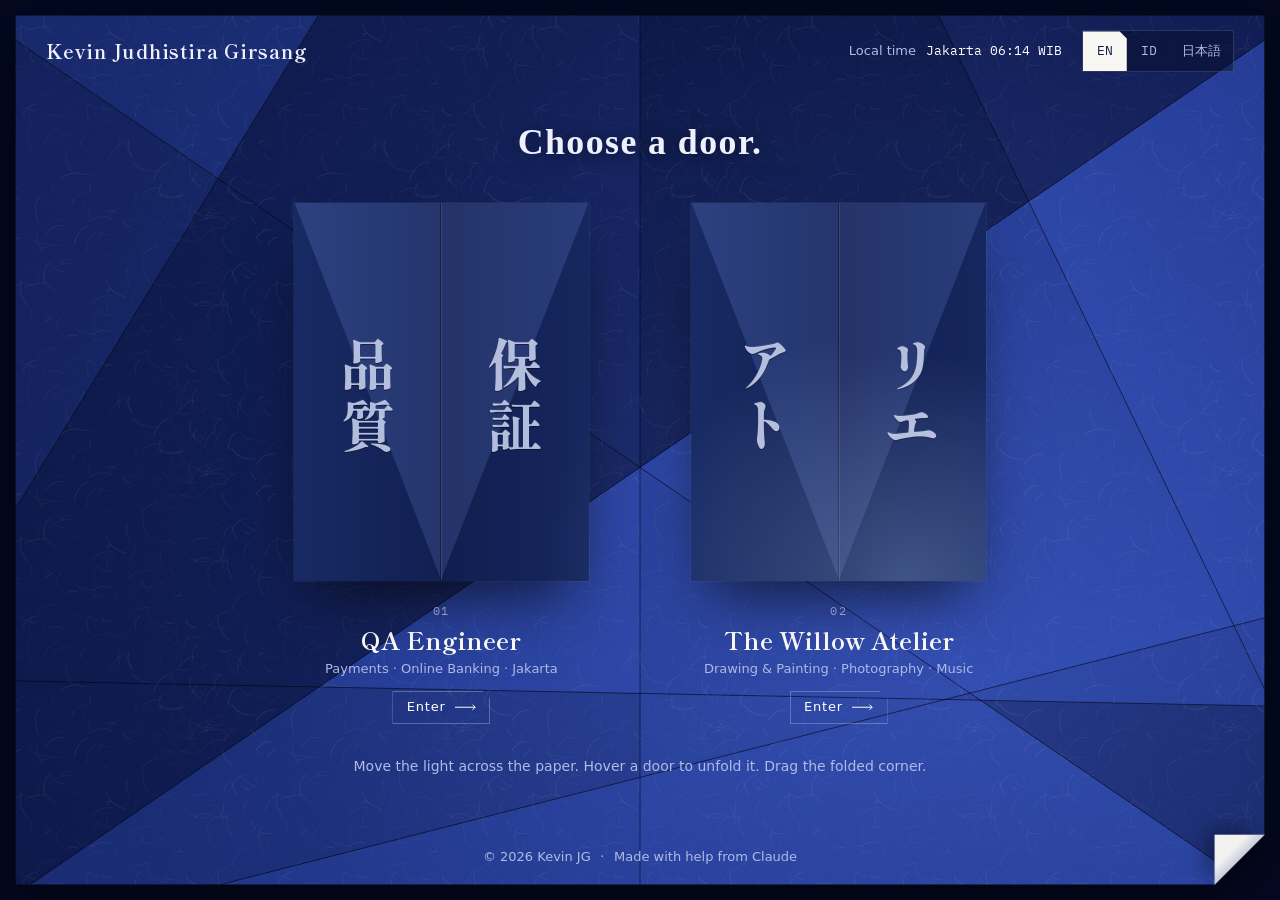
==== commit b8937fba: "Redesign: orikami, a world of folded paper in navy washi and white kami Gate: a creased navy sheet l" ====
--- a/index.html
+++ b/index.html
@@ -1,12 +1,12 @@
 <!doctype html>
-<html lang="en">
+<html lang="en" class="theme-dark">
 <head>
   <meta charset="utf-8">
   <meta name="viewport" content="width=device-width, initial-scale=1, viewport-fit=cover">
   <title data-i18n="meta.gate.title">Kevin JG · QA Engineer and The Willow Atelier</title>
   <meta name="description" content="Two doors. One leads to my work as a QA engineer in payments and online banking. The other leads to The Willow Atelier, where I make art." data-i18n-attr="content:meta.gate.desc">
   <meta name="author" content="Kevin Judhistira Girsang">
-  <meta name="theme-color" content="#eef1f3">
+  <meta name="theme-color" content="#0b1848">
   <link rel="canonical" href="https://kjudhist.github.io/">
 
   <meta property="og:type" content="website">
@@ -33,18 +33,24 @@
 
   <link rel="preconnect" href="https://fonts.googleapis.com">
   <link rel="preconnect" href="https://fonts.gstatic.com" crossorigin>
-  <link rel="stylesheet" href="https://fonts.googleapis.com/css2?family=Kaisei+Tokumin:wght@500;700;800&family=Spline+Sans+Mono:wght@400;500&family=Zen+Kaku+Gothic+New:wght@400;500;700&display=swap">
+  <link rel="stylesheet" href="https://fonts.googleapis.com/css2?family=IBM+Plex+Mono:wght@400;500&family=Shippori+Mincho+B1:wght@500;600;700;800&family=Zen+Kaku+Gothic+New:wght@400;500;700&display=swap">
   <link rel="stylesheet" href="css/base.css">
   <link rel="stylesheet" href="css/gate.css">
 
   <script src="js/i18n.js"></script>
   <script src="js/main.js" defer></script>
+  <script src="js/kami.js" defer></script>
   <script src="js/gate.js" defer></script>
 </head>
 <body class="gate">
+  <!-- one large sheet of navy washi, creased, lit by the pointer; drag the
+       folded corner to turn it back (js/kami.js, js/gate.js) -->
+  <canvas class="sheet" data-sheet aria-hidden="true"></canvas>
+  <div class="peel" data-peel aria-hidden="true"></div>
+
   <header class="g-top">
     <div class="g-id" data-testid="station-sign">
-      <h1 class="g-name inked" translate="no">Kevin Judhistira Girsang</h1>
+      <h1 class="g-name unveil" translate="no">Kevin Judhistira Girsang</h1>
     </div>
     <div class="g-meta">
       <p class="g-clock"><span data-i18n="gate.local">Local time</span> <span class="mono" translate="no">Jakarta <time data-clock>--:--</time> WIB</span></p>
@@ -59,26 +65,27 @@
   <main class="g-main" id="main">
     <p class="g-intro" data-i18n="gate.intro">Choose a door.</p>
 
-    <!-- A diptych: one sea printed twice, by day on the left sheet and by night on the
-         right. Each whole sheet is the link; the Enter block on its label says so. -->
+    <!-- Two folded panels are the doors. Hover (or focus) half-opens the
+         gatefold on its creases; click and it opens flat and you go through. -->
     <nav class="g-doors" aria-label="Doors" data-i18n-attr="aria-label:gate.doors" data-gate data-testid="gate-doors">
-      <a class="door door--qa" href="qa/" data-door data-tone="light" data-testid="door-qa">
-        <div class="hanga hanga--day" aria-hidden="true">
-          <svg class="hanga__pass hanga__pass--light" viewBox="0 0 800 900" preserveAspectRatio="xMaxYMax slice" focusable="false"><rect x="70" y="650" width="250" height="22" rx="11.0" fill="#cfdcf1"/><rect x="560" y="520" width="200" height="20" rx="10.0" fill="#cfdcf1"/><rect x="140" y="440" width="280" height="22" rx="11.0" fill="#cfdcf1"/><rect x="1300" y="650" width="230" height="22" rx="11.0" fill="#cfdcf1"/><rect x="960" y="470" width="300" height="22" rx="11.0" fill="#cfdcf1"/><rect x="1330" y="524" width="220" height="20" rx="10.0" fill="#cfdcf1"/><circle cx="430" cy="608" r="50" fill="#cfdcf1"/><defs><linearGradient id="gdm" x1="0" y1="0" x2="0" y2="1"><stop offset="0" stop-color="#8eabe3"/><stop offset="0.9" stop-color="#8eabe3" stop-opacity="0"/></linearGradient></defs><path d="M370,746 Q619,712 778,570 L792,556 L806,566 L820,558 L830,572 Q994,716 1230,746 Z" fill="url(#gdm)"/><path d="M370,746 Q619,712 778,570 L792,556 L806,566 L820,558 L830,572 Q994,716 1230,746" fill="none" stroke="#0c1b4d" stroke-width="2" stroke-linejoin="round"/><g class="sea" style="--p:150;--t:46s"><path d="M-150,742 Q-67.5,739.6 -30.0,722.0 Q-30.0,736.0 0.0,742 Q82.5,739.6 120.0,722.0 Q120.0,736.0 150.0,742 Q232.5,739.6 270.0,722.0 Q270.0,736.0 300.0,742 Q382.5,739.6 420.0,722.0 Q420.0,736.0 450.0,742 Q532.5,739.6 570.0,722.0 Q570.0,736.0 600.0,742 Q682.5,739.6 720.0,722.0 Q720.0,736.0 750.0,742 Q832.5,739.6 870.0,722.0 Q870.0,736.0 900.0,742 Q982.5,739.6 1020.0,722.0 Q1020.0,736.0 1050.0,742 Q1132.5,739.6 1170.0,722.0 Q1170.0,736.0 1200.0,742 Q1282.5,739.6 1320.0,722.0 Q1320.0,736.0 1350.0,742 Q1432.5,739.6 1470.0,722.0 Q1470.0,736.0 1500.0,742 Q1582.5,739.6 1620.0,722.0 Q1620.0,736.0 1650.0,742 Q1732.5,739.6 1770.0,722.0 Q1770.0,736.0 1800.0,742 Q1882.5,739.6 1920.0,722.0 Q1920.0,736.0 1950.0,742 L1950,910 L-150,910 Z" fill="#cfdcf1"/></g><g class="sea" style="--p:210;--t:44s"><path d="M-210,782 Q-94.5,778.9 -42.0,756.0 Q-42.0,774.2 0.0,782 Q115.5,778.9 168.0,756.0 Q168.0,774.2 210.0,782 Q325.5,778.9 378.0,756.0 Q378.0,774.2 420.0,782 Q535.5,778.9 588.0,756.0 Q588.0,774.2 630.0,782 Q745.5,778.9 798.0,756.0 Q798.0,774.2 840.0,782 Q955.5,778.9 1008.0,756.0 Q1008.0,774.2 1050.0,782 Q1165.5,778.9 1218.0,756.0 Q1218.0,774.2 1260.0,782 Q1375.5,778.9 1428.0,756.0 Q1428.0,774.2 1470.0,782 Q1585.5,778.9 1638.0,756.0 Q1638.0,774.2 1680.0,782 Q1795.5,778.9 1848.0,756.0 Q1848.0,774.2 1890.0,782 Q2005.5,778.9 2058.0,756.0 Q2058.0,774.2 2100.0,782 L2100,910 L-210,910 Z" fill="#8eabe3"/></g></svg>
-          <svg class="hanga__pass hanga__pass--deep" viewBox="0 0 800 900" preserveAspectRatio="xMaxYMax slice" focusable="false"><g class="sea" style="--p:280;--t:40s"><path d="M-280,830 Q-126.0,825.9 -56.0,796.0 Q-56.0,819.8 0.0,830 Q154.0,825.9 224.0,796.0 Q224.0,819.8 280.0,830 Q434.0,825.9 504.0,796.0 Q504.0,819.8 560.0,830 Q714.0,825.9 784.0,796.0 Q784.0,819.8 840.0,830 Q994.0,825.9 1064.0,796.0 Q1064.0,819.8 1120.0,830 Q1274.0,825.9 1344.0,796.0 Q1344.0,819.8 1400.0,830 Q1554.0,825.9 1624.0,796.0 Q1624.0,819.8 1680.0,830 Q1834.0,825.9 1904.0,796.0 Q1904.0,819.8 1960.0,830 Q2114.0,825.9 2184.0,796.0 Q2184.0,819.8 2240.0,830 L2240,910 L-280,910 Z" fill="#2449d8"/></g><g class="sea" style="--p:280;--t:40s"><path d="M-224.0,842.2 Q-123.2,840.2 -72.8,814.4 M56.0,842.2 Q156.8,840.2 207.2,814.4 M336.0,842.2 Q436.8,840.2 487.2,814.4 M616.0,842.2 Q716.8,840.2 767.2,814.4 M896.0,842.2 Q996.8,840.2 1047.2,814.4 M1176.0,842.2 Q1276.8,840.2 1327.2,814.4 M1456.0,842.2 Q1556.8,840.2 1607.2,814.4 M1736.0,842.2 Q1836.8,840.2 1887.2,814.4 M2016.0,842.2 Q2116.8,840.2 2167.2,814.4" fill="none" stroke="#eef1f3" stroke-width="1.6" stroke-linecap="round" stroke-opacity="0.75"/></g><g class="sea" style="--p:370;--t:36s"><path d="M-370,884 Q-166.5,879.4 -74.0,846.0 Q-74.0,872.6 0.0,884 Q203.5,879.4 296.0,846.0 Q296.0,872.6 370.0,884 Q573.5,879.4 666.0,846.0 Q666.0,872.6 740.0,884 Q943.5,879.4 1036.0,846.0 Q1036.0,872.6 1110.0,884 Q1313.5,879.4 1406.0,846.0 Q1406.0,872.6 1480.0,884 Q1683.5,879.4 1776.0,846.0 Q1776.0,872.6 1850.0,884 Q2053.5,879.4 2146.0,846.0 Q2146.0,872.6 2220.0,884 Q2423.5,879.4 2516.0,846.0 Q2516.0,872.6 2590.0,884 L2590,910 L-370,910 Z" fill="#17318f"/></g><g class="sea" style="--p:370;--t:36s"><path d="M-296.0,897.7 Q-162.8,895.4 -96.2,866.5 M74.0,897.7 Q207.2,895.4 273.8,866.5 M444.0,897.7 Q577.2,895.4 643.8,866.5 M814.0,897.7 Q947.2,895.4 1013.8,866.5 M1184.0,897.7 Q1317.2,895.4 1383.8,866.5 M1554.0,897.7 Q1687.2,895.4 1753.8,866.5 M1924.0,897.7 Q2057.2,895.4 2123.8,866.5 M2294.0,897.7 Q2427.2,895.4 2493.8,866.5" fill="none" stroke="#eef1f3" stroke-width="1.6" stroke-linecap="round" stroke-opacity="0.75"/></g></svg>
-          <svg class="hanga__pass hanga__pass--key" viewBox="0 0 800 900" preserveAspectRatio="xMaxYMax slice" focusable="false"><circle cx="430" cy="608" r="50" fill="none" stroke="#0c1b4d" stroke-width="2"/><g class="sea" style="--p:150;--t:46s"><path d="M-150,742 Q-67.5,739.6 -30.0,722.0 Q-30.0,736.0 0.0,742 Q82.5,739.6 120.0,722.0 Q120.0,736.0 150.0,742 Q232.5,739.6 270.0,722.0 Q270.0,736.0 300.0,742 Q382.5,739.6 420.0,722.0 Q420.0,736.0 450.0,742 Q532.5,739.6 570.0,722.0 Q570.0,736.0 600.0,742 Q682.5,739.6 720.0,722.0 Q720.0,736.0 750.0,742 Q832.5,739.6 870.0,722.0 Q870.0,736.0 900.0,742 Q982.5,739.6 1020.0,722.0 Q1020.0,736.0 1050.0,742 Q1132.5,739.6 1170.0,722.0 Q1170.0,736.0 1200.0,742 Q1282.5,739.6 1320.0,722.0 Q1320.0,736.0 1350.0,742 Q1432.5,739.6 1470.0,722.0 Q1470.0,736.0 1500.0,742 Q1582.5,739.6 1620.0,722.0 Q1620.0,736.0 1650.0,742 Q1732.5,739.6 1770.0,722.0 Q1770.0,736.0 1800.0,742 Q1882.5,739.6 1920.0,722.0 Q1920.0,736.0 1950.0,742" fill="none" stroke="#0c1b4d" stroke-width="2"/><path d="M-120.0,749.2 Q-66.0,748.0 -39.0,732.8 M30.0,749.2 Q84.0,748.0 111.0,732.8 M180.0,749.2 Q234.0,748.0 261.0,732.8 M330.0,749.2 Q384.0,748.0 411.0,732.8 M480.0,749.2 Q534.0,748.0 561.0,732.8 M630.0,749.2 Q684.0,748.0 711.0,732.8 M780.0,749.2 Q834.0,748.0 861.0,732.8 M930.0,749.2 Q984.0,748.0 1011.0,732.8 M1080.0,749.2 Q1134.0,748.0 1161.0,732.8 M1230.0,749.2 Q1284.0,748.0 1311.0,732.8 M1380.0,749.2 Q1434.0,748.0 1461.0,732.8 M1530.0,749.2 Q1584.0,748.0 1611.0,732.8 M1680.0,749.2 Q1734.0,748.0 1761.0,732.8 M1830.0,749.2 Q1884.0,748.0 1911.0,732.8" fill="none" stroke="#0c1b4d" stroke-width="1.3" stroke-linecap="round"/></g><g class="sea" style="--p:210;--t:44s"><path d="M-210,782 Q-94.5,778.9 -42.0,756.0 Q-42.0,774.2 0.0,782 Q115.5,778.9 168.0,756.0 Q168.0,774.2 210.0,782 Q325.5,778.9 378.0,756.0 Q378.0,774.2 420.0,782 Q535.5,778.9 588.0,756.0 Q588.0,774.2 630.0,782 Q745.5,778.9 798.0,756.0 Q798.0,774.2 840.0,782 Q955.5,778.9 1008.0,756.0 Q1008.0,774.2 1050.0,782 Q1165.5,778.9 1218.0,756.0 Q1218.0,774.2 1260.0,782 Q1375.5,778.9 1428.0,756.0 Q1428.0,774.2 1470.0,782 Q1585.5,778.9 1638.0,756.0 Q1638.0,774.2 1680.0,782 Q1795.5,778.9 1848.0,756.0 Q1848.0,774.2 1890.0,782 Q2005.5,778.9 2058.0,756.0 Q2058.0,774.2 2100.0,782" fill="none" stroke="#0c1b4d" stroke-width="2"/><path d="M-168.0,791.4 Q-92.4,789.8 -54.6,770.0 M42.0,791.4 Q117.6,789.8 155.4,770.0 M252.0,791.4 Q327.6,789.8 365.4,770.0 M462.0,791.4 Q537.6,789.8 575.4,770.0 M672.0,791.4 Q747.6,789.8 785.4,770.0 M882.0,791.4 Q957.6,789.8 995.4,770.0 M1092.0,791.4 Q1167.6,789.8 1205.4,770.0 M1302.0,791.4 Q1377.6,789.8 1415.4,770.0 M1512.0,791.4 Q1587.6,789.8 1625.4,770.0 M1722.0,791.4 Q1797.6,789.8 1835.4,770.0 M1932.0,791.4 Q2007.6,789.8 2045.4,770.0" fill="none" stroke="#0c1b4d" stroke-width="1.3" stroke-linecap="round"/></g><g class="sea" style="--p:280;--t:40s"><path d="M-280,830 Q-126.0,825.9 -56.0,796.0 Q-56.0,819.8 0.0,830 Q154.0,825.9 224.0,796.0 Q224.0,819.8 280.0,830 Q434.0,825.9 504.0,796.0 Q504.0,819.8 560.0,830 Q714.0,825.9 784.0,796.0 Q784.0,819.8 840.0,830 Q994.0,825.9 1064.0,796.0 Q1064.0,819.8 1120.0,830 Q1274.0,825.9 1344.0,796.0 Q1344.0,819.8 1400.0,830 Q1554.0,825.9 1624.0,796.0 Q1624.0,819.8 1680.0,830 Q1834.0,825.9 1904.0,796.0 Q1904.0,819.8 1960.0,830 Q2114.0,825.9 2184.0,796.0 Q2184.0,819.8 2240.0,830" fill="none" stroke="#0c1b4d" stroke-width="2"/></g><g class="sea" style="--p:370;--t:36s"><path d="M-370,884 Q-166.5,879.4 -74.0,846.0 Q-74.0,872.6 0.0,884 Q203.5,879.4 296.0,846.0 Q296.0,872.6 370.0,884 Q573.5,879.4 666.0,846.0 Q666.0,872.6 740.0,884 Q943.5,879.4 1036.0,846.0 Q1036.0,872.6 1110.0,884 Q1313.5,879.4 1406.0,846.0 Q1406.0,872.6 1480.0,884 Q1683.5,879.4 1776.0,846.0 Q1776.0,872.6 1850.0,884 Q2053.5,879.4 2146.0,846.0 Q2146.0,872.6 2220.0,884 Q2423.5,879.4 2516.0,846.0 Q2516.0,872.6 2590.0,884" fill="none" stroke="#0c1b4d" stroke-width="2"/></g></svg>
-          <!-- the willow, hanging from the top of the print -->
-          <div class="willow willow--gate willow--day" data-willow>
-            <svg viewBox="0 0 220 600" focusable="false"><g transform="translate(-20 0)">
-              <g class="willow__strand willow__strand--ink" style="--x:20px;--k:1.4"><g class="willow__sway" style="--t:7.4s;--d:-1.8s"><path class="willow__stem" d="M40,-6 C41.7,159.9 47.8,319.8 48.7,456.9"/><path class="willow__leaves" d="M40.6,43.6 Q32.3,51.2 29.8,62.2 Q38.1,54.6 40.6,43.6 M41.2,79.5 Q41.3,89.3 47.9,96.5 Q47.9,86.7 41.2,79.5 M41.9,111.8 Q35.1,117.0 33.6,125.3 Q40.4,120.2 41.9,111.8 M42.4,139.0 Q44.7,148.6 51.6,155.7 Q49.3,146.1 42.4,139.0 M43.0,165.7 Q35.8,174.3 34.8,185.5 Q42.0,176.9 43.0,165.7 M43.6,191.4 Q45.2,199.9 52.2,204.9 Q50.6,196.4 43.6,191.4 M44.2,216.6 Q38.2,225.7 37.5,236.6 Q43.5,227.5 44.2,216.6 M44.8,242.5 Q48.5,252.8 57.0,259.8 Q53.3,249.5 44.8,242.5 M45.6,276.8 Q38.8,284.4 36.9,294.5 Q43.8,286.8 45.6,276.8 M46.4,310.2 Q49.0,321.4 57.6,328.9 Q55.0,317.8 46.4,310.2 M46.9,336.0 Q41.2,342.3 40.4,350.8 Q46.2,344.5 46.9,336.0 M47.4,358.9 Q49.1,368.7 55.6,376.3 Q53.9,366.5 47.4,358.9 M47.9,388.1 Q41.3,394.6 41.0,403.8 Q47.6,397.3 47.9,388.1 M48.3,414.7 Q49.2,424.4 56.1,431.3 Q55.2,421.6 48.3,414.7 M48.5,436.3 Q41.6,440.9 40.3,449.0 Q47.2,444.5 48.5,436.3"/></g></g>
-              <g class="willow__strand willow__strand--ink" style="--x:64px;--k:1.9"><g class="willow__sway" style="--t:6.2s;--d:-0.7s"><path class="willow__stem" d="M84,-6 C80.5,155.2 68.1,310.5 66.3,443.6"/><path class="willow__leaves" d="M82.7,42.2 Q76.3,48.3 76.5,57.2 Q82.9,51.1 82.7,42.2 M81.8,68.4 Q83.8,79.6 92.0,87.4 Q90.0,76.2 81.8,68.4 M80.7,96.3 Q73.4,103.1 72.1,112.9 Q79.4,106.2 80.7,96.3 M79.7,121.2 Q81.4,131.9 89.3,139.4 Q87.5,128.7 79.7,121.2 M78.6,145.1 Q71.6,149.7 69.4,157.8 Q76.4,153.1 78.6,145.1 M77.2,175.4 Q78.5,184.7 85.9,190.5 Q84.6,181.2 77.2,175.4 M75.7,204.7 Q69.3,211.1 67.8,220.1 Q74.3,213.7 75.7,204.7 M74.5,228.4 Q74.4,239.0 81.1,247.2 Q81.2,236.6 74.5,228.4 M73.3,252.8 Q66.1,261.6 64.6,272.9 Q71.8,264.1 73.3,252.8 M72.0,279.7 Q72.2,289.8 78.8,297.6 Q78.6,287.4 72.0,279.7 M70.8,306.7 Q64.0,311.8 63.4,320.2 Q70.2,315.2 70.8,306.7 M69.8,328.8 Q71.6,339.4 78.5,347.8 Q76.6,337.2 69.8,328.8 M68.6,358.1 Q60.2,364.0 57.4,373.9 Q65.8,368.0 68.6,358.1 M67.8,380.3 Q68.0,389.0 74.4,394.9 Q74.3,386.2 67.8,380.3 M67.1,404.1 Q58.9,412.2 56.9,423.6 Q65.1,415.4 67.1,404.1 M66.5,434.4 Q67.4,444.1 74.4,451.0 Q73.4,441.3 66.5,434.4"/></g></g>
-              <g class="willow__strand willow__strand--ink" style="--x:108px;--k:2.4"><g class="willow__sway" style="--t:7.3s;--d:-3.2s"><path class="willow__stem" d="M128,-6 C131.5,134.1 143.8,268.2 145.6,383.1"/><path class="willow__leaves" d="M129.3,35.8 Q121.6,42.5 119.2,52.4 Q126.9,45.7 129.3,35.8 M130.3,60.1 Q130.6,69.2 137.1,75.6 Q136.8,66.5 130.3,60.1 M131.6,89.6 Q124.6,97.8 123.8,108.6 Q130.8,100.4 131.6,89.6 M133.0,117.1 Q135.9,127.3 143.8,134.3 Q140.9,124.1 133.0,117.1 M134.4,144.4 Q128.0,151.8 127.9,161.6 Q134.3,154.2 134.4,144.4 M135.9,171.3 Q138.0,182.4 145.9,190.5 Q143.8,179.4 135.9,171.3 M137.4,196.8 Q131.9,205.0 131.9,214.8 Q137.4,206.6 137.4,196.8 M138.9,222.8 Q141.2,233.4 149.1,240.8 Q146.8,230.2 138.9,222.8 M140.4,249.7 Q133.6,257.5 133.1,267.8 Q139.8,260.0 140.4,249.7 M141.8,276.5 Q143.6,287.3 151.5,295.0 Q149.7,284.1 141.8,276.5 M143.0,301.5 Q134.7,309.2 131.7,320.1 Q140.0,312.4 143.0,301.5 M143.9,324.6 Q145.0,335.6 152.6,343.6 Q151.5,332.7 143.9,324.6 M144.7,346.9 Q137.1,354.2 135.3,364.6 Q143.0,357.3 144.7,346.9 M145.2,366.1 Q147.6,375.9 155.4,382.2 Q153.1,372.4 145.2,366.1"/></g></g>
-              <g class="willow__strand willow__strand--ink" style="--x:150px;--k:2.0"><g class="willow__sway" style="--t:7.9s;--d:-4.6s"><path class="willow__stem" d="M170,-6 C166.6,170.1 154.7,340.3 153.0,486.1"/><path class="willow__leaves" d="M168.7,46.6 Q162.1,53.6 161.4,63.2 Q168.1,56.2 168.7,46.6 M167.9,75.7 Q170.0,85.5 176.9,92.8 Q174.7,83.0 167.9,75.7 M166.8,107.8 Q161.0,113.6 160.2,121.7 Q166.0,115.9 166.8,107.8 M165.7,137.7 Q166.0,146.3 171.3,153.0 Q171.0,144.4 165.7,137.7 M164.4,169.3 Q157.1,176.3 155.4,186.3 Q162.7,179.3 164.4,169.3 M163.2,197.7 Q164.4,205.7 170.7,210.6 Q169.6,202.6 163.2,197.7 M162.0,226.4 Q155.2,231.7 154.5,240.3 Q161.2,234.9 162.0,226.4 M160.7,255.9 Q161.1,265.9 166.6,274.3 Q166.2,264.3 160.7,255.9 M159.3,287.3 Q151.8,294.2 150.6,304.3 Q158.1,297.4 159.3,287.3 M157.9,321.6 Q159.0,332.3 166.1,340.5 Q165.0,329.7 157.9,321.6 M156.7,350.0 Q149.9,357.4 148.9,367.4 Q155.7,360.0 156.7,350.0 M155.5,384.8 Q158.0,394.6 165.6,401.2 Q163.0,391.5 155.5,384.8 M154.4,418.3 Q148.6,424.5 148.6,433.0 Q154.4,426.8 154.4,418.3 M153.6,448.0 Q153.8,458.3 160.5,466.1 Q160.4,455.8 153.6,448.0 M153.2,474.5 Q146.8,480.6 145.7,489.3 Q152.0,483.2 153.2,474.5"/></g></g>
-              <g class="willow__strand willow__strand--ink" style="--x:192px;--k:1.5"><g class="willow__sway" style="--t:7.5s;--d:-3.5s"><path class="willow__stem" d="M212,-6 C210.3,157.1 204.2,314.1 203.4,448.7"/><path class="willow__leaves" d="M211.4,42.7 Q203.6,48.6 200.9,57.9 Q208.6,52.0 211.4,42.7 M210.9,70.8 Q213.5,80.1 220.9,86.3 Q218.3,77.0 210.9,70.8 M210.3,100.5 Q203.8,108.3 202.8,118.4 Q209.4,110.6 210.3,100.5 M209.8,127.9 Q212.6,138.2 220.1,145.9 Q217.2,135.6 209.8,127.9 M209.1,157.9 Q201.5,166.2 199.9,177.4 Q207.6,169.0 209.1,157.9 M208.5,184.2 Q208.2,193.0 214.6,199.1 Q214.9,190.3 208.5,184.2 M207.9,210.8 Q200.5,217.2 198.7,226.7 Q206.1,220.4 207.9,210.8 M207.1,240.8 Q208.0,249.3 214.8,254.6 Q213.9,246.1 207.1,240.8 M206.5,266.9 Q199.8,273.1 198.2,282.1 Q204.9,275.9 206.5,266.9 M205.9,295.3 Q206.6,304.7 213.3,311.2 Q212.6,301.8 205.9,295.3 M205.2,324.0 Q199.3,330.7 199.0,339.6 Q205.0,332.9 205.2,324.0 M204.6,355.8 Q207.3,365.2 214.4,371.8 Q211.7,362.4 204.6,355.8 M204.1,385.4 Q196.8,392.4 195.5,402.4 Q202.7,395.4 204.1,385.4 M203.7,413.0 Q205.7,424.0 213.1,432.2 Q211.1,421.3 203.7,413.0 M203.4,437.6 Q196.6,443.0 194.7,451.5 Q201.5,446.1 203.4,437.6"/></g></g>
-            </g></svg>
-          </div>
-        </div>
-        <span class="door__tag" lang="ja" aria-hidden="true">品質保証</span>
+      <a class="door door--qa" href="qa/" data-door data-tone="light" data-testid="door-qa" draggable="false">
+        <span class="door__frame" aria-hidden="true">
+          <span class="door__inside">
+            <svg class="ledger" viewBox="0 0 200 250" preserveAspectRatio="xMidYMid meet" focusable="false">
+              <text class="ledger__head" x="24" y="40">検査表</text>
+              <path class="ledger__rule" d="M24 52H176"/>
+              <g class="ledger__rows">
+                <path d="M24 80H150M24 110H138M24 140H156M24 170H128M24 200H146"/>
+              </g>
+              <g class="ledger__ticks">
+                <path style="--i:0" d="M160 74l4 5 9-11"/><path style="--i:1" d="M160 104l4 5 9-11"/><path style="--i:2" d="M160 134l4 5 9-11"/><path style="--i:3" d="M160 164l4 5 9-11"/><path style="--i:4" d="M160 194l4 5 9-11"/>
+              </g>
+              <g class="ledger__stamp"><rect x="132" y="210" width="40" height="28" rx="2"/><text x="152" y="230">合格</text></g>
+            </svg>
+          </span>
+          <span class="door__leaf door__leaf--l"><span class="door__face"><b>品</b><b>質</b></span><span class="door__back"></span></span>
+          <span class="door__leaf door__leaf--r"><span class="door__face"><b>保</b><b>証</b></span><span class="door__back"></span></span>
+        </span>
         <span class="door__label">
           <span class="door__no mono" aria-hidden="true">01</span>
           <span class="door__title" data-i18n="gate.qa">QA Engineer</span>
@@ -86,23 +93,30 @@
           <span class="door__cta"><span data-i18n="gate.enter">Enter</span><svg class="arrow" viewBox="0 0 32 10" aria-hidden="true" focusable="false"><path d="M0 5h31M27 1l4 4-4 4" fill="none" stroke="currentColor" stroke-width="1.5"/></svg></span>
         </span>
       </a>
-      <a class="door door--art" href="art/" data-door data-tone="dark" data-testid="door-art">
-        <div class="hanga hanga--night" aria-hidden="true">
-          <svg class="hanga__pass hanga__pass--light" viewBox="800 0 800 900" preserveAspectRatio="xMinYMax slice" focusable="false"><rect x="70" y="650" width="250" height="22" rx="11.0" fill="#16297a"/><rect x="560" y="520" width="200" height="20" rx="10.0" fill="#16297a"/><rect x="140" y="440" width="280" height="22" rx="11.0" fill="#16297a"/><rect x="1300" y="650" width="230" height="22" rx="11.0" fill="#16297a"/><rect x="960" y="470" width="300" height="22" rx="11.0" fill="#16297a"/><rect x="1330" y="524" width="220" height="20" rx="10.0" fill="#16297a"/><circle cx="1170" cy="608" r="52" fill="#eef1f3"/><defs><linearGradient id="gnm" x1="0" y1="0" x2="0" y2="1"><stop offset="0" stop-color="#2a43a8"/><stop offset="0.9" stop-color="#2a43a8" stop-opacity="0"/></linearGradient></defs><path d="M370,746 Q619,712 778,570 L792,556 L806,566 L820,558 L830,572 Q994,716 1230,746 Z" fill="url(#gnm)"/><path d="M370,746 Q619,712 778,570 L792,556 L806,566 L820,558 L830,572 Q994,716 1230,746" fill="none" stroke="#dfe7f7" stroke-width="2" stroke-linejoin="round"/><g class="sea" style="--p:150;--t:46s"><path d="M-150,742 Q-67.5,739.6 -30.0,722.0 Q-30.0,736.0 0.0,742 Q82.5,739.6 120.0,722.0 Q120.0,736.0 150.0,742 Q232.5,739.6 270.0,722.0 Q270.0,736.0 300.0,742 Q382.5,739.6 420.0,722.0 Q420.0,736.0 450.0,742 Q532.5,739.6 570.0,722.0 Q570.0,736.0 600.0,742 Q682.5,739.6 720.0,722.0 Q720.0,736.0 750.0,742 Q832.5,739.6 870.0,722.0 Q870.0,736.0 900.0,742 Q982.5,739.6 1020.0,722.0 Q1020.0,736.0 1050.0,742 Q1132.5,739.6 1170.0,722.0 Q1170.0,736.0 1200.0,742 Q1282.5,739.6 1320.0,722.0 Q1320.0,736.0 1350.0,742 Q1432.5,739.6 1470.0,722.0 Q1470.0,736.0 1500.0,742 Q1582.5,739.6 1620.0,722.0 Q1620.0,736.0 1650.0,742 Q1732.5,739.6 1770.0,722.0 Q1770.0,736.0 1800.0,742 Q1882.5,739.6 1920.0,722.0 Q1920.0,736.0 1950.0,742 L1950,910 L-150,910 Z" fill="#1c3391"/></g><g class="sea" style="--p:210;--t:44s"><path d="M-210,782 Q-94.5,778.9 -42.0,756.0 Q-42.0,774.2 0.0,782 Q115.5,778.9 168.0,756.0 Q168.0,774.2 210.0,782 Q325.5,778.9 378.0,756.0 Q378.0,774.2 420.0,782 Q535.5,778.9 588.0,756.0 Q588.0,774.2 630.0,782 Q745.5,778.9 798.0,756.0 Q798.0,774.2 840.0,782 Q955.5,778.9 1008.0,756.0 Q1008.0,774.2 1050.0,782 Q1165.5,778.9 1218.0,756.0 Q1218.0,774.2 1260.0,782 Q1375.5,778.9 1428.0,756.0 Q1428.0,774.2 1470.0,782 Q1585.5,778.9 1638.0,756.0 Q1638.0,774.2 1680.0,782 Q1795.5,778.9 1848.0,756.0 Q1848.0,774.2 1890.0,782 Q2005.5,778.9 2058.0,756.0 Q2058.0,774.2 2100.0,782 L2100,910 L-210,910 Z" fill="#172a7c"/></g></svg>
-          <svg class="hanga__pass hanga__pass--deep" viewBox="800 0 800 900" preserveAspectRatio="xMinYMax slice" focusable="false"><g class="sea" style="--p:280;--t:40s"><path d="M-280,830 Q-126.0,825.9 -56.0,796.0 Q-56.0,819.8 0.0,830 Q154.0,825.9 224.0,796.0 Q224.0,819.8 280.0,830 Q434.0,825.9 504.0,796.0 Q504.0,819.8 560.0,830 Q714.0,825.9 784.0,796.0 Q784.0,819.8 840.0,830 Q994.0,825.9 1064.0,796.0 Q1064.0,819.8 1120.0,830 Q1274.0,825.9 1344.0,796.0 Q1344.0,819.8 1400.0,830 Q1554.0,825.9 1624.0,796.0 Q1624.0,819.8 1680.0,830 Q1834.0,825.9 1904.0,796.0 Q1904.0,819.8 1960.0,830 Q2114.0,825.9 2184.0,796.0 Q2184.0,819.8 2240.0,830 L2240,910 L-280,910 Z" fill="#112066"/></g><g class="sea" style="--p:280;--t:40s"><path d="M-224.0,842.2 Q-123.2,840.2 -72.8,814.4 M56.0,842.2 Q156.8,840.2 207.2,814.4 M336.0,842.2 Q436.8,840.2 487.2,814.4 M616.0,842.2 Q716.8,840.2 767.2,814.4 M896.0,842.2 Q996.8,840.2 1047.2,814.4 M1176.0,842.2 Q1276.8,840.2 1327.2,814.4 M1456.0,842.2 Q1556.8,840.2 1607.2,814.4 M1736.0,842.2 Q1836.8,840.2 1887.2,814.4 M2016.0,842.2 Q2116.8,840.2 2167.2,814.4" fill="none" stroke="#dfe7f7" stroke-width="1.6" stroke-linecap="round" stroke-opacity="0.75"/></g><g class="sea" style="--p:370;--t:36s"><path d="M-370,884 Q-166.5,879.4 -74.0,846.0 Q-74.0,872.6 0.0,884 Q203.5,879.4 296.0,846.0 Q296.0,872.6 370.0,884 Q573.5,879.4 666.0,846.0 Q666.0,872.6 740.0,884 Q943.5,879.4 1036.0,846.0 Q1036.0,872.6 1110.0,884 Q1313.5,879.4 1406.0,846.0 Q1406.0,872.6 1480.0,884 Q1683.5,879.4 1776.0,846.0 Q1776.0,872.6 1850.0,884 Q2053.5,879.4 2146.0,846.0 Q2146.0,872.6 2220.0,884 Q2423.5,879.4 2516.0,846.0 Q2516.0,872.6 2590.0,884 L2590,910 L-370,910 Z" fill="#0c1850"/></g><g class="sea" style="--p:370;--t:36s"><path d="M-296.0,897.7 Q-162.8,895.4 -96.2,866.5 M74.0,897.7 Q207.2,895.4 273.8,866.5 M444.0,897.7 Q577.2,895.4 643.8,866.5 M814.0,897.7 Q947.2,895.4 1013.8,866.5 M1184.0,897.7 Q1317.2,895.4 1383.8,866.5 M1554.0,897.7 Q1687.2,895.4 1753.8,866.5 M1924.0,897.7 Q2057.2,895.4 2123.8,866.5 M2294.0,897.7 Q2427.2,895.4 2493.8,866.5" fill="none" stroke="#dfe7f7" stroke-width="1.6" stroke-linecap="round" stroke-opacity="0.75"/></g></svg>
-          <svg class="hanga__pass hanga__pass--key" viewBox="800 0 800 900" preserveAspectRatio="xMinYMax slice" focusable="false"><g fill="#dfe7f7"><circle cx="381" cy="371" r="1.6"/><circle cx="1466" cy="323" r="2.2"/><circle cx="105" cy="9" r="1.6"/><circle cx="415" cy="160" r="2.2"/><circle cx="752" cy="570" r="1.6"/><circle cx="635" cy="587" r="1.2"/><circle cx="1016" cy="592" r="2.2"/><circle cx="624" cy="10" r="1.2"/><circle cx="255" cy="653" r="1.2"/><circle cx="482" cy="21" r="1.6"/><circle cx="756" cy="490" r="1.6"/><circle cx="1143" cy="628" r="1.6"/><circle cx="1165" cy="393" r="1.2"/><circle cx="1406" cy="66" r="1.2"/><circle cx="792" cy="176" r="2.2"/><circle cx="698" cy="427" r="1.6"/><circle cx="674" cy="568" r="2.2"/><circle cx="561" cy="399" r="2.2"/><circle cx="372" cy="230" r="1.2"/><circle cx="1370" cy="676" r="2.2"/><circle cx="1113" cy="476" r="1.6"/><circle cx="1543" cy="617" r="2.2"/><circle cx="167" cy="447" r="2.2"/><circle cx="1331" cy="391" r="1.6"/><circle cx="199" cy="329" r="2.2"/><circle cx="1584" cy="60" r="1.2"/><circle cx="657" cy="103" r="1.6"/><circle cx="683" cy="283" r="1.2"/><circle cx="71" cy="419" r="1.2"/><circle cx="604" cy="400" r="2.2"/><circle cx="1409" cy="669" r="2.2"/><circle cx="378" cy="25" r="1.2"/><circle cx="123" cy="409" r="1.2"/><circle cx="1518" cy="663" r="1.6"/><circle cx="977" cy="107" r="1.2"/><circle cx="1568" cy="232" r="1.6"/><circle cx="1534" cy="612" r="1.6"/><circle cx="603" cy="593" r="1.6"/><circle cx="1030" cy="406" r="2.2"/><circle cx="164" cy="664" r="2.2"/><circle cx="434" cy="433" r="2.2"/><circle cx="380" cy="205" r="1.6"/><circle cx="834" cy="374" r="1.2"/><circle cx="1261" cy="673" r="1.6"/></g><g class="sea" style="--p:150;--t:46s"><path d="M-150,742 Q-67.5,739.6 -30.0,722.0 Q-30.0,736.0 0.0,742 Q82.5,739.6 120.0,722.0 Q120.0,736.0 150.0,742 Q232.5,739.6 270.0,722.0 Q270.0,736.0 300.0,742 Q382.5,739.6 420.0,722.0 Q420.0,736.0 450.0,742 Q532.5,739.6 570.0,722.0 Q570.0,736.0 600.0,742 Q682.5,739.6 720.0,722.0 Q720.0,736.0 750.0,742 Q832.5,739.6 870.0,722.0 Q870.0,736.0 900.0,742 Q982.5,739.6 1020.0,722.0 Q1020.0,736.0 1050.0,742 Q1132.5,739.6 1170.0,722.0 Q1170.0,736.0 1200.0,742 Q1282.5,739.6 1320.0,722.0 Q1320.0,736.0 1350.0,742 Q1432.5,739.6 1470.0,722.0 Q1470.0,736.0 1500.0,742 Q1582.5,739.6 1620.0,722.0 Q1620.0,736.0 1650.0,742 Q1732.5,739.6 1770.0,722.0 Q1770.0,736.0 1800.0,742 Q1882.5,739.6 1920.0,722.0 Q1920.0,736.0 1950.0,742" fill="none" stroke="#dfe7f7" stroke-width="2"/><path d="M-120.0,749.2 Q-66.0,748.0 -39.0,732.8 M30.0,749.2 Q84.0,748.0 111.0,732.8 M180.0,749.2 Q234.0,748.0 261.0,732.8 M330.0,749.2 Q384.0,748.0 411.0,732.8 M480.0,749.2 Q534.0,748.0 561.0,732.8 M630.0,749.2 Q684.0,748.0 711.0,732.8 M780.0,749.2 Q834.0,748.0 861.0,732.8 M930.0,749.2 Q984.0,748.0 1011.0,732.8 M1080.0,749.2 Q1134.0,748.0 1161.0,732.8 M1230.0,749.2 Q1284.0,748.0 1311.0,732.8 M1380.0,749.2 Q1434.0,748.0 1461.0,732.8 M1530.0,749.2 Q1584.0,748.0 1611.0,732.8 M1680.0,749.2 Q1734.0,748.0 1761.0,732.8 M1830.0,749.2 Q1884.0,748.0 1911.0,732.8" fill="none" stroke="#dfe7f7" stroke-width="1.3" stroke-linecap="round"/></g><g class="sea" style="--p:210;--t:44s"><path d="M-210,782 Q-94.5,778.9 -42.0,756.0 Q-42.0,774.2 0.0,782 Q115.5,778.9 168.0,756.0 Q168.0,774.2 210.0,782 Q325.5,778.9 378.0,756.0 Q378.0,774.2 420.0,782 Q535.5,778.9 588.0,756.0 Q588.0,774.2 630.0,782 Q745.5,778.9 798.0,756.0 Q798.0,774.2 840.0,782 Q955.5,778.9 1008.0,756.0 Q1008.0,774.2 1050.0,782 Q1165.5,778.9 1218.0,756.0 Q1218.0,774.2 1260.0,782 Q1375.5,778.9 1428.0,756.0 Q1428.0,774.2 1470.0,782 Q1585.5,778.9 1638.0,756.0 Q1638.0,774.2 1680.0,782 Q1795.5,778.9 1848.0,756.0 Q1848.0,774.2 1890.0,782 Q2005.5,778.9 2058.0,756.0 Q2058.0,774.2 2100.0,782" fill="none" stroke="#dfe7f7" stroke-width="2"/><path d="M-168.0,791.4 Q-92.4,789.8 -54.6,770.0 M42.0,791.4 Q117.6,789.8 155.4,770.0 M252.0,791.4 Q327.6,789.8 365.4,770.0 M462.0,791.4 Q537.6,789.8 575.4,770.0 M672.0,791.4 Q747.6,789.8 785.4,770.0 M882.0,791.4 Q957.6,789.8 995.4,770.0 M1092.0,791.4 Q1167.6,789.8 1205.4,770.0 M1302.0,791.4 Q1377.6,789.8 1415.4,770.0 M1512.0,791.4 Q1587.6,789.8 1625.4,770.0 M1722.0,791.4 Q1797.6,789.8 1835.4,770.0 M1932.0,791.4 Q2007.6,789.8 2045.4,770.0" fill="none" stroke="#dfe7f7" stroke-width="1.3" stroke-linecap="round"/></g><g class="sea" style="--p:280;--t:40s"><path d="M-280,830 Q-126.0,825.9 -56.0,796.0 Q-56.0,819.8 0.0,830 Q154.0,825.9 224.0,796.0 Q224.0,819.8 280.0,830 Q434.0,825.9 504.0,796.0 Q504.0,819.8 560.0,830 Q714.0,825.9 784.0,796.0 Q784.0,819.8 840.0,830 Q994.0,825.9 1064.0,796.0 Q1064.0,819.8 1120.0,830 Q1274.0,825.9 1344.0,796.0 Q1344.0,819.8 1400.0,830 Q1554.0,825.9 1624.0,796.0 Q1624.0,819.8 1680.0,830 Q1834.0,825.9 1904.0,796.0 Q1904.0,819.8 1960.0,830 Q2114.0,825.9 2184.0,796.0 Q2184.0,819.8 2240.0,830" fill="none" stroke="#dfe7f7" stroke-width="2"/></g><g class="sea" style="--p:370;--t:36s"><path d="M-370,884 Q-166.5,879.4 -74.0,846.0 Q-74.0,872.6 0.0,884 Q203.5,879.4 296.0,846.0 Q296.0,872.6 370.0,884 Q573.5,879.4 666.0,846.0 Q666.0,872.6 740.0,884 Q943.5,879.4 1036.0,846.0 Q1036.0,872.6 1110.0,884 Q1313.5,879.4 1406.0,846.0 Q1406.0,872.6 1480.0,884 Q1683.5,879.4 1776.0,846.0 Q1776.0,872.6 1850.0,884 Q2053.5,879.4 2146.0,846.0 Q2146.0,872.6 2220.0,884 Q2423.5,879.4 2516.0,846.0 Q2516.0,872.6 2590.0,884" fill="none" stroke="#dfe7f7" stroke-width="2"/></g></svg>
-          <!-- the willow, hanging from the top of the print -->
-          <div class="willow willow--gate willow--night" data-willow>
-            <svg viewBox="0 0 220 600" focusable="false"><g transform="translate(-290 0)">
-              <g class="willow__strand willow__strand--pale" style="--x:18px;--k:2.0"><g class="willow__sway" style="--t:7.2s;--d:-0.9s"><path class="willow__stem" d="M308,-6 C306.5,139.9 301.1,279.9 300.3,399.8"/><path class="willow__leaves" d="M307.4,37.6 Q299.5,45.2 296.2,55.7 Q304.1,48.1 307.4,37.6 M307.0,64.4 Q308.5,74.0 315.3,80.9 Q313.8,71.3 307.0,64.4 M306.6,87.5 Q299.2,95.2 296.4,105.5 Q303.8,97.8 306.6,87.5 M306.1,111.3 Q308.4,121.8 316.4,129.0 Q314.1,118.5 306.1,111.3 M305.6,132.7 Q296.8,140.2 294.2,151.4 Q303.0,143.9 305.6,132.7 M305.0,161.1 Q305.7,171.9 311.9,180.8 Q311.1,170.0 305.0,161.1 M304.3,188.5 Q296.4,195.2 292.9,205.0 Q300.9,198.3 304.3,188.5 M303.7,212.1 Q305.2,220.6 312.1,225.7 Q310.7,217.2 303.7,212.1 M303.2,236.6 Q296.9,244.4 295.4,254.3 Q301.7,246.5 303.2,236.6 M302.7,257.7 Q303.4,265.9 309.0,271.9 Q308.2,263.7 302.7,257.7 M302.1,283.2 Q294.2,290.8 291.0,301.2 Q298.9,293.6 302.1,283.2 M301.6,306.9 Q302.6,316.9 309.2,324.5 Q308.2,314.5 301.6,306.9 M301.1,335.1 Q294.7,340.5 294.3,348.9 Q300.7,343.4 301.1,335.1 M300.8,355.3 Q302.0,365.1 309.5,371.7 Q308.2,361.8 300.8,355.3 M300.5,379.0 Q293.6,384.8 292.3,393.7 Q299.1,387.9 300.5,379.0 M300.3,399.4 Q302.6,408.9 309.7,415.5 Q307.4,406.1 300.3,399.4"/></g></g>
-              <g class="willow__strand willow__strand--pale" style="--x:60px;--k:1.8"><g class="willow__sway" style="--t:6.4s;--d:-0.2s"><path class="willow__stem" d="M350,-6 C351.1,169.4 355.0,338.8 355.6,484.0"/><path class="willow__leaves" d="M350.4,46.4 Q344.4,54.7 343.5,64.8 Q349.5,56.6 350.4,46.4 M350.7,74.1 Q351.7,83.1 358.8,88.7 Q357.8,79.7 350.7,74.1 M351.0,106.2 Q344.5,114.5 342.7,125.0 Q349.3,116.7 351.0,106.2 M351.5,141.2 Q351.1,150.0 357.4,156.1 Q357.7,147.4 351.5,141.2 M351.9,175.3 Q345.6,181.3 345.9,190.0 Q352.2,184.0 351.9,175.3 M352.4,208.9 Q354.0,217.4 360.9,222.4 Q359.4,214.0 352.4,208.9 M352.8,238.3 Q346.5,245.1 346.2,254.3 Q352.5,247.5 352.8,238.3 M353.2,267.3 Q353.7,276.0 360.3,281.6 Q359.8,273.0 353.2,267.3 M353.7,299.6 Q346.2,305.7 344.6,315.2 Q352.1,309.2 353.7,299.6 M354.1,329.9 Q355.8,339.9 363.3,346.6 Q361.7,336.6 354.1,329.9 M354.5,358.4 Q349.2,364.5 349.1,372.6 Q354.4,366.5 354.5,358.4 M354.8,382.3 Q357.0,391.8 364.8,397.7 Q362.6,388.1 354.8,382.3 M355.0,405.4 Q347.5,413.5 345.7,424.5 Q353.2,416.4 355.0,405.4 M355.3,433.1 Q356.4,441.3 362.4,447.1 Q361.3,438.8 355.3,433.1 M355.4,457.2 Q348.6,463.8 348.0,473.3 Q354.9,466.7 355.4,457.2 M355.6,480.9 Q356.5,489.8 362.4,496.4 Q361.5,487.6 355.6,480.9"/></g></g>
-              <g class="willow__strand willow__strand--pale" style="--x:102px;--k:2.4"><g class="willow__sway" style="--t:7.6s;--d:-1.1s"><path class="willow__stem" d="M392,-6 C391.1,191.6 387.8,383.1 387.3,547.4"/><path class="willow__leaves" d="M391.7,53.1 Q383.4,59.5 380.7,69.6 Q388.9,63.1 391.7,53.1 M391.4,89.3 Q392.9,97.8 399.9,102.6 Q398.4,94.2 391.4,89.3 M391.1,122.8 Q383.7,130.1 381.1,140.2 Q388.5,132.8 391.1,122.8 M390.8,154.7 Q391.1,163.4 396.4,170.3 Q396.1,161.6 390.8,154.7 M390.5,189.2 Q383.1,194.9 380.6,203.7 Q387.9,198.1 390.5,189.2 M390.1,224.5 Q391.0,235.0 398.1,242.9 Q397.1,232.4 390.1,224.5 M389.8,255.1 Q382.5,262.6 381.8,273.1 Q389.0,265.5 389.8,255.1 M389.4,292.1 Q391.7,303.1 398.7,311.9 Q396.4,300.9 389.4,292.1 M389.1,320.7 Q382.1,326.9 379.7,335.9 Q386.6,329.7 389.1,320.7 M388.7,355.6 Q391.3,365.0 398.9,371.2 Q396.3,361.8 388.7,355.6 M388.4,384.0 Q381.6,392.7 380.6,403.8 Q387.4,395.0 388.4,384.0 M388.1,423.1 Q388.5,431.9 393.8,438.8 Q393.4,430.0 388.1,423.1 M387.8,454.6 Q381.9,461.3 381.7,470.2 Q387.6,463.5 387.8,454.6 M387.6,484.3 Q386.9,492.7 392.9,498.6 Q393.6,490.2 387.6,484.3 M387.4,512.0 Q380.5,518.5 379.2,527.8 Q386.1,521.4 387.4,512.0 M387.3,538.1 Q387.7,546.5 393.8,552.4 Q393.4,544.0 387.3,538.1"/></g></g>
-              <g class="willow__strand willow__strand--pale" style="--x:146px;--k:2.8"><g class="willow__sway" style="--t:7.8s;--d:-3.1s"><path class="willow__stem" d="M436,-6 C436.3,96.3 437.3,192.7 437.4,275.2"/><path class="willow__leaves" d="M436.1,24.5 Q429.2,31.7 427.6,41.5 Q434.5,34.3 436.1,24.5 M436.2,44.3 Q439.1,55.0 447.0,62.8 Q444.1,52.1 436.2,44.3 M436.3,62.6 Q429.7,68.3 427.7,76.8 Q434.3,71.1 436.3,62.6 M436.4,79.7 Q437.0,90.5 443.9,98.7 Q443.3,88.0 436.4,79.7 M436.5,96.7 Q431.0,102.9 430.8,111.2 Q436.3,105.0 436.5,96.7 M436.6,111.8 Q438.3,121.6 445.0,128.9 Q443.4,119.1 436.6,111.8 M436.7,126.7 Q430.5,132.0 429.1,140.0 Q435.3,134.7 436.7,126.7 M436.8,142.9 Q437.4,151.3 443.6,157.1 Q442.9,148.7 436.8,142.9 M436.9,159.2 Q429.1,165.6 427.4,175.5 Q435.2,169.1 436.9,159.2 M437.0,177.6 Q439.3,187.3 446.8,193.9 Q444.5,184.2 437.0,177.6 M437.1,196.8 Q429.0,204.7 426.6,215.8 Q434.8,207.9 437.1,196.8 M437.2,214.9 Q438.7,225.6 445.6,233.8 Q444.1,223.2 437.2,214.9 M437.3,229.0 Q431.7,235.6 431.6,244.1 Q437.1,237.6 437.3,229.0 M437.3,246.3 Q437.4,254.8 443.7,260.4 Q443.6,252.0 437.3,246.3 M437.4,262.6 Q432.2,268.9 432.1,277.0 Q437.3,270.8 437.4,262.6"/></g></g>
-              <g class="willow__strand willow__strand--pale" style="--x:190px;--k:1.7"><g class="willow__sway" style="--t:7.4s;--d:-1.6s"><path class="willow__stem" d="M480,-6 C479.5,118.8 477.7,237.5 477.4,339.3"/><path class="willow__leaves" d="M479.8,31.2 Q473.7,37.9 472.4,46.9 Q478.5,40.2 479.8,31.2 M479.7,55.1 Q482.5,65.1 490.1,72.3 Q487.2,62.3 479.7,55.1 M479.5,78.2 Q472.8,86.2 471.7,96.6 Q478.4,88.6 479.5,78.2 M479.3,104.9 Q480.8,113.1 487.3,118.5 Q485.8,110.2 479.3,104.9 M479.0,131.0 Q472.2,137.6 470.9,147.0 Q477.7,140.4 479.0,131.0 M478.8,155.5 Q480.8,165.3 488.9,171.2 Q486.9,161.4 478.8,155.5 M478.6,178.2 Q471.9,186.6 470.8,197.4 Q477.5,188.9 478.6,178.2 M478.4,195.9 Q479.9,204.0 486.8,208.6 Q485.3,200.5 478.4,195.9 M478.2,217.1 Q471.1,223.0 468.6,232.0 Q475.8,226.1 478.2,217.1 M478.1,236.3 Q478.9,246.2 485.3,253.8 Q484.4,243.9 478.1,236.3 M477.9,259.1 Q471.8,265.9 470.8,275.1 Q477.0,268.2 477.9,259.1 M477.7,283.4 Q480.4,294.0 488.6,301.3 Q485.9,290.7 477.7,283.4 M477.6,302.6 Q470.8,311.0 469.7,321.8 Q476.5,313.4 477.6,302.6 M477.5,318.6 Q477.4,327.1 483.4,333.1 Q483.5,324.6 477.5,318.6"/></g></g>
-            </g></svg>
-          </div>
-        </div>
-        <span class="door__tag" lang="ja" aria-hidden="true">柳のアトリエ</span>
+      <a class="door door--art" href="art/" data-door data-tone="dark" data-testid="door-art" draggable="false">
+        <span class="door__frame" aria-hidden="true">
+          <span class="door__inside">
+            <svg class="nightfold" viewBox="0 0 200 250" preserveAspectRatio="xMidYMid slice" focusable="false">
+              <g class="nightfold__stars"><circle cx="30" cy="40" r="1.2"/><circle cx="160" cy="30" r="1"/><circle cx="120" cy="70" r="1.4"/><circle cx="50" cy="120" r="1"/><circle cx="175" cy="110" r="1.2"/><circle cx="20" cy="190" r="1.1"/><circle cx="150" cy="200" r="1"/><circle cx="90" cy="28" r="0.9"/></g>
+              <circle class="nightfold__moon" cx="150" cy="58" r="20"/>
+              <path class="nightfold__hill" d="M0 250V214L52 188L96 206L150 180L200 200V250Z"/>
+              <path class="nightfold__hill2" d="M52 188L96 206L74 250H34Z"/>
+              <g transform="translate(100 140)"><g class="crane">
+                <g class="crane__body">
+                  <polygon class="f1" points="-44,-2 -18,4 -10,14"/>
+                  <polygon class="f2" points="-44,-2 -50,6 -40,2"/>
+                  <polygon class="f3" points="38,-30 14,4 22,10"/>
+                  <polygon class="f1" points="-18,4 22,10 0,20"/>
+                  <polygon class="f2" points="-18,4 14,4 22,10"/>
+                </g>
+                <g class="crane__wing crane__wing--back"><polygon class="f4" points="-8,4 14,4 2,-52"/></g>
+                <g class="crane__wing crane__wing--front"><polygon class="f5" points="-14,6 10,6 -10,-50"/><polygon class="f6" points="-14,6 -2,6 -10,-50"/></g>
+              </g></g>
+            </svg>
+          </span>
+          <span class="door__leaf door__leaf--l"><span class="door__face"><b>ア</b><b>ト</b></span><span class="door__back"></span></span>
+          <span class="door__leaf door__leaf--r"><span class="door__face"><b>リ</b><b>エ</b></span><span class="door__back"></span></span>
+        </span>
         <span class="door__label">
           <span class="door__no mono" aria-hidden="true">02</span>
           <span class="door__title" translate="no" data-i18n="gate.art">The Willow Atelier</span>
@@ -110,8 +124,8 @@
           <span class="door__cta"><span data-i18n="gate.enter">Enter</span><svg class="arrow" viewBox="0 0 32 10" aria-hidden="true" focusable="false"><path d="M0 5h31M27 1l4 4-4 4" fill="none" stroke="currentColor" stroke-width="1.5"/></svg></span>
         </span>
       </a>
-
     </nav>
+    <p class="g-hint" data-i18n="gate.hint">Move the light across the paper. Hover a door to unfold it. Drag the folded corner.</p>
   </main>
 
   <footer class="credit" data-testid="site-footer">
--- a/css/base.css
+++ b/css/base.css
@@ -1,102 +1,60 @@
 /* ==========================================================================
-   Base: tokens, type, shared chrome (header, switcher, footer), motion.
-   Every page loads this first.
-
-   The world is hanga (版画), the Japanese woodblock print, and within it
-   aizuri-e: prints pulled almost entirely in one blue ink. Paper, a few
-   strengths of that blue, and a dark key line. Three things recur on every
-   page: the page prints itself in three passes as you arrive, a willow
-   hangs from the top edge, and printer's registration marks sit in the
-   corner of the window. Kaisei Tokumin for display, Zen Kaku Gothic New
-   for text in every language, Spline Sans Mono for small facts.
+   折り紙 orikami: a world made of folded paper, in navy and white washi.
+   Shared: tokens, type, the header and language switcher, buttons, sections,
+   the footer, the viewer, reveals (a fold opening) and the page change
+   (a sheet folding over the screen).
    ========================================================================== */
 
 :root {
-  /* one ink, in five strengths */
-  --ai-1: #cfdcf1;
-  --ai-2: #8eabe3;
-  --ai-3: #2449d8;
-  --ai-4: #17318f;
-  --ai-5: #0c1b4d;
-
-  --royal: var(--ai-3);
-  --royal-2: var(--ai-4);
-  --royal-soft: var(--ai-2); /* the ink as text on the night ground */
-
-  --paper: #eef1f3;   /* washi */
-  --sheet: #f9fafb;
-  --ink: var(--ai-5); /* the key block */
-  --ink-2: #2b3a66;
-  --grey: #5c6788;
-  --night: #0b1848;   /* a sheet printed solid */
-  --night-2: #13235f;
-
-  /* light pages (gate, QA, 404) */
-  --bg: var(--paper);
-  --bg-raised: var(--sheet);
-  --fg: var(--ink-2);
-  --fg-strong: var(--ink);
-  --muted: var(--grey);
-  --key: var(--ink);
-  --wash: #a9bfea;    /* the first, pale pass under a title */
-  --line: rgba(12, 27, 77, 0.14);
-  --line-strong: rgba(12, 27, 77, 0.6);
-  --accent: var(--royal);
-  --accent-text: var(--royal);
-  --accent-fg: #fff;
-  --focus: var(--royal);
-
-  --font: "Zen Kaku Gothic New", system-ui, -apple-system, "Segoe UI", sans-serif;
-  --font-display: "Kaisei Tokumin", "Noto Serif JP", "Yu Mincho", serif;
-  --font-mono: "Spline Sans Mono", ui-monospace, "SFMono-Regular", Menlo, monospace;
-  --font-jp: "Zen Kaku Gothic New", "Hiragino Sans", "Yu Gothic", sans-serif;
-
-  /* prints have square corners: everything does */
-  --radius: 2px;
-  --radius-box: 2px;
-  --rule: 1.5px;     /* the weight of a key line */
+  /* navy washi, from the table under the sheet to its lit face */
+  --deep: #060d2c;
+  --night: #0b1848;
+  --ink: #0c1b4d;
+  --washi: #14265f;
+  --washi-hi: #1e3479;
+  --royal: #2449d8;
+  --royal-hi: #5b7cff;
+  /* white kami */
+  --kami: #f8f7f2;
+  --kami-2: #eeede6;
+  --kami-3: #dfe0dc;
+  --mist: #aebbe6;
+  /* the one warm thing: a seal stamp */
+  --shu: #c23b26;
+
+  --text: var(--ink);
+  --text-soft: #46527a;
+  --bg: var(--kami);
+  --rule: rgba(12, 27, 77, 0.14);
+  --crease: rgba(12, 27, 77, 0.05);
+
+  --display: "Shippori Mincho B1", "Zen Old Mincho", "Hiragino Mincho ProN", serif;
+  --sans: "Zen Kaku Gothic New", "Hiragino Sans", system-ui, sans-serif;
+  --mono: "IBM Plex Mono", ui-monospace, monospace;
 
   --ease: cubic-bezier(0.65, 0, 0.35, 1);
   --ease-out: cubic-bezier(0.16, 1, 0.3, 1);
-
-  --gutter: clamp(1.25rem, 4vw, 3.5rem);
-  --section-space: clamp(5rem, 10vw, 9rem);
-}
-
-/* the atelier and the worlds: the night sheet */
+  --fold: cubic-bezier(0.55, 0.05, 0.25, 1);
+
+  --wrap: 76rem;
+  --gutter: clamp(1rem, 4vw, 3rem);
+  --top-h: 4rem;
+}
+
 .theme-dark {
+  --text: #eef1fb;
+  --text-soft: var(--mist);
   --bg: var(--night);
-  --bg-raised: var(--night-2);
-  --fg: #c5cfe8;
-  --fg-strong: #f1f4fa;
-  --muted: #94a2c8;
-  --key: #dfe7f7;
-  --wash: #3a55b4;
-  --line: rgba(223, 231, 247, 0.16);
-  --line-strong: rgba(223, 231, 247, 0.55);
-  --accent: var(--royal);
-  --accent-text: var(--royal-soft);
-  --accent-fg: #fff;
-  --focus: var(--royal-soft);
+  --rule: rgba(174, 187, 230, 0.2);
+  --crease: rgba(174, 187, 230, 0.06);
 }
 
 .theme-light {
-  --bg: var(--paper);
-  --bg-raised: var(--sheet);
-  --fg: var(--ink-2);
-  --fg-strong: var(--ink);
-  --muted: var(--grey);
-  --key: var(--ink);
-  --wash: #a9bfea;
-  --line: rgba(12, 27, 77, 0.14);
-  --line-strong: rgba(12, 27, 77, 0.6);
-  --accent-text: var(--royal);
-  --focus: var(--royal);
-}
-
-/* --------------------------------------------------------------------------
-   Reset
-   -------------------------------------------------------------------------- */
+  --text: var(--ink);
+  --text-soft: #46527a;
+  --bg: var(--kami);
+  --rule: rgba(12, 27, 77, 0.14);
+}
 
 *,
 *::before,
@@ -105,28 +63,49 @@
 }
 
 html {
-  overflow-x: clip;
-  background: var(--bg);
-  color: var(--fg);
   -webkit-text-size-adjust: 100%;
   text-size-adjust: 100%;
   scroll-behavior: smooth;
-  scrollbar-color: var(--line-strong) var(--bg);
+  scroll-padding-top: calc(var(--top-h) + 1rem);
+  background: var(--bg);
 }
 
 body {
   margin: 0;
   min-height: 100vh;
-  min-height: 100dvh;
-  background-color: var(--bg);
-  font-family: var(--font);
-  font-weight: 400;
-  font-size: clamp(1rem, 0.97rem + 0.15vw, 1.0625rem);
-  line-height: 1.65;
-  letter-spacing: -0.005em;
   overflow-x: clip;
+  background: var(--bg);
+  color: var(--text);
+  font-family: var(--sans);
+  font-size: 1.0625rem;
+  line-height: 1.7;
   -webkit-font-smoothing: antialiased;
   -moz-osx-font-smoothing: grayscale;
+}
+
+.js body {
+  animation: page-in 0.6s var(--ease-out) both;
+}
+
+@keyframes page-in {
+  from {
+    opacity: 0;
+  }
+}
+
+img,
+svg {
+  display: block;
+  max-width: 100%;
+}
+
+a {
+  color: inherit;
+}
+
+button {
+  font: inherit;
+  color: inherit;
 }
 
 h1,
@@ -148,24 +127,14 @@
   list-style: none;
 }
 
-img,
-svg {
-  display: block;
-  max-width: 100%;
-}
-
-img {
-  height: auto;
-}
-
-a {
-  color: inherit;
-  text-decoration: none;
-}
-
-button {
-  font: inherit;
-  color: inherit;
+:focus-visible {
+  outline: 2px solid var(--royal);
+  outline-offset: 3px;
+  border-radius: 2px;
+}
+
+.theme-dark :focus-visible {
+  outline-color: var(--royal-hi);
 }
 
 ::selection {
@@ -173,774 +142,561 @@
   color: #fff;
 }
 
-:focus-visible {
-  outline: 2px solid var(--focus);
-  outline-offset: 3px;
-  border-radius: var(--radius);
-}
-
-h1,
-h2,
-h3,
-h4 {
-  font-weight: 500;
-  text-wrap: balance;
-}
-
-:lang(ja) {
-  line-break: strict;
-}
-
-html[lang="ja"] body {
-  line-height: 1.85;
-  letter-spacing: 0.02em;
-}
-
-html[lang="ja"] :is(h1, h2, h3, h4) {
-  letter-spacing: 0.01em;
-  word-break: keep-all;
-  word-break: auto-phrase;
-  overflow-wrap: anywhere;
-}
-
-/* --------------------------------------------------------------------------
-   Helpers
-   -------------------------------------------------------------------------- */
-
-.sr-only {
-  position: absolute !important;
-  width: 1px;
-  height: 1px;
-  padding: 0;
-  margin: -1px;
-  overflow: hidden;
-  clip: rect(0 0 0 0);
-  white-space: nowrap;
-  border: 0;
+.mono {
+  font-family: var(--mono);
+  font-feature-settings: "zero" 0;
+}
+
+[lang="ja"] {
+  font-feature-settings: "palt";
 }
 
 .wrap {
-  width: min(100% - 2 * var(--gutter), 84rem);
+  width: 100%;
+  max-width: var(--wrap);
   margin-inline: auto;
-}
-
-.mono {
-  font-family: var(--font-mono);
-  font-size: 0.85em;
-  letter-spacing: 0;
-  font-variant-numeric: tabular-nums;
-}
-
-/* Anything still waiting for real content. */
+  padding-inline: var(--gutter);
+}
+
+/* placeholders: muted, dotted underline */
 .ph {
-  color: var(--muted);
+  opacity: 0.72;
+  text-decoration: underline dotted;
+  text-decoration-thickness: 1px;
+  text-underline-offset: 0.3em;
 }
 
 .skip-link {
   position: fixed;
   top: 0.75rem;
-  left: var(--gutter);
-  z-index: 200;
-  padding: 0.6rem 1.1rem;
-  border-radius: var(--radius);
-  background: var(--royal);
+  left: 0.75rem;
+  z-index: 300;
+  padding: 0.6rem 1rem;
+  background: var(--ink);
   color: #fff;
   font-weight: 500;
-  transform: translateY(-160%);
-  transition: transform 0.4s var(--ease);
+  text-decoration: none;
+  transform: translateY(-200%);
 }
 
 .skip-link:focus {
   transform: none;
 }
 
-/* --------------------------------------------------------------------------
-   Header
-   -------------------------------------------------------------------------- */
+/* ------------------------------------------------------------ header */
 
 .topbar {
   position: relative;
-  z-index: 40;
+  z-index: 60;
   display: flex;
   align-items: center;
-  gap: 1rem 1.5rem;
-  min-height: 4rem;
+  gap: 1.5rem;
+  min-height: var(--top-h);
   padding: 0.6rem var(--gutter);
 }
 
 .topbar--sticky {
   position: sticky;
   top: 0;
-  background-color: var(--bg);
-  box-shadow: 0 var(--rule) 0 var(--key);
+  background: color-mix(in srgb, var(--bg) 92%, transparent);
+  -webkit-backdrop-filter: blur(10px);
+  backdrop-filter: blur(10px);
+}
+
+/* the header's lower edge is a crease: a dark hairline over a light one */
+.topbar--sticky::after {
+  content: "";
+  position: absolute;
+  left: 0;
+  right: 0;
+  bottom: 0;
+  height: 2px;
+  background: linear-gradient(var(--rule) 0 1px, rgba(255, 255, 255, 0.5) 1px 2px);
+  pointer-events: none;
+}
+
+.theme-dark .topbar--sticky::after {
+  background: linear-gradient(rgba(0, 0, 0, 0.35) 0 1px, rgba(174, 187, 230, 0.12) 1px 2px);
 }
 
 .topbar__end {
   margin-left: auto;
   display: flex;
   align-items: center;
+  gap: 1rem;
 }
 
 .back-link {
   display: inline-flex;
   align-items: center;
   gap: 0.6rem;
-  min-height: 44px;
-  font-size: 0.9rem;
+  min-height: 2.75rem;
+  font-size: 0.9375rem;
   font-weight: 500;
-  color: var(--fg-strong);
+  text-decoration: none;
   white-space: nowrap;
 }
 
 .back-link__arrow {
-  width: 1.4rem;
-  height: 0.6rem;
-  flex: none;
-  transition: transform 0.4s var(--ease-out);
+  width: 1.6rem;
+  transition: transform 0.35s var(--ease-out);
 }
 
 .back-link:hover .back-link__arrow {
-  transform: translateX(-0.3rem);
+  transform: translateX(-4px);
 }
 
 .back-link__short {
   display: none;
 }
 
-@media (max-width: 719.98px) {
-  .topbar {
-    gap: 0.5rem;
-  }
-
-  .back-link__full {
-    display: none;
-  }
-
-  .back-link__short {
-    display: inline;
-  }
-}
-
-/* --------------------------------------------------------------------------
-   Section nav
-   -------------------------------------------------------------------------- */
-
 .nav {
-  display: flex;
-  align-items: center;
+  position: relative;
+  margin-left: auto;
 }
 
 .nav__list {
   display: flex;
-  align-items: center;
   gap: 0.25rem;
 }
 
 .nav__link {
   position: relative;
   display: inline-flex;
-  padding: 0.45rem 0.8rem;
-  border-radius: var(--radius);
-  font-size: 0.88rem;
-  font-weight: 500;
-  color: var(--muted);
-  white-space: nowrap;
-  transition: color 0.25s var(--ease), background-color 0.25s var(--ease);
-}
-
-.nav__link:hover {
-  color: var(--fg-strong);
-}
-
+  align-items: center;
+  min-height: 2.75rem;
+  padding: 0 0.85rem;
+  font-size: 0.9375rem;
+  text-decoration: none;
+  color: var(--text-soft);
+  transition: color 0.25s;
+}
+
+.nav__link::after {
+  content: "";
+  position: absolute;
+  left: 0.85rem;
+  right: 0.85rem;
+  bottom: 0.55rem;
+  height: 1px;
+  background: currentColor;
+  transform: scaleX(0);
+  transform-origin: left;
+  transition: transform 0.4s var(--ease-out);
+}
+
+.nav__link:hover,
 .nav__link[aria-current="true"] {
-  color: var(--fg-strong);
-  background: var(--line);
+  color: var(--text);
+}
+
+.nav__link:hover::after,
+.nav__link[aria-current="true"]::after {
+  transform: none;
 }
 
 .nav__toggle {
   display: none;
+  width: 2.75rem;
+  height: 2.75rem;
+  padding: 0;
+  border: 1px solid var(--rule);
+  background: transparent;
+  cursor: pointer;
+}
+
+.nav__toggle-lines,
+.nav__toggle-lines::before,
+.nav__toggle-lines::after {
+  display: block;
+  width: 1.1rem;
+  height: 1.5px;
+  margin: auto;
+  background: currentColor;
+  transition: transform 0.3s var(--ease);
+}
+
+.nav__toggle-lines {
   position: relative;
-  width: 44px;
-  height: 44px;
-  padding: 0;
-  border: 0;
-  background: none;
-  cursor: pointer;
-}
-
-.nav__toggle-lines,
+}
+
+.nav__toggle-lines::before,
+.nav__toggle-lines::after {
+  content: "";
+  position: absolute;
+  left: 0;
+}
+
 .nav__toggle-lines::before {
-  position: absolute;
-  left: 50%;
-  width: 1.25rem;
-  height: 1.5px;
-  background: var(--fg-strong);
-  transition: transform 0.4s var(--ease-out), top 0.4s var(--ease-out);
-}
-
-.nav__toggle-lines {
-  top: 45%;
-  transform: translateX(-50%);
-}
-
-.nav__toggle-lines::before {
-  content: "";
-  top: 0.4rem;
-  left: 0;
-  transform: none;
-}
-
-.nav__toggle[aria-expanded="true"] .nav__toggle-lines {
-  transform: translateX(-50%) translateY(0.2rem) rotate(45deg);
-}
-
-.nav__toggle[aria-expanded="true"] .nav__toggle-lines::before {
-  top: 0;
-  transform: rotate(-90deg);
-}
-
-@media (max-width: 1079.98px) {
-  .nav {
-    order: 2;
-  }
-
-  .nav__toggle {
-    display: block;
-  }
-
-  .nav__list {
-    position: absolute;
-    top: 100%;
-    left: 0;
-    right: 0;
-    flex-direction: column;
-    align-items: stretch;
-    gap: 0;
-    padding: 0.25rem var(--gutter) 1.25rem;
-    background: var(--bg);
-    box-shadow: 0 var(--rule) 0 var(--key);
-    clip-path: inset(0 0 100% 0);
-    visibility: hidden;
-    transition: clip-path 0.45s var(--ease-out), visibility 0s 0.45s;
-  }
-
-  .nav.is-open .nav__list {
-    clip-path: inset(0 0 -40px 0);
-    visibility: visible;
-    transition: clip-path 0.45s var(--ease-out), visibility 0s;
-  }
-
-  .nav__list li + li {
-    border-top: 1px solid var(--line);
-  }
-
-  .nav__link {
-    display: flex;
-    padding: 0.95rem 0;
-    border-radius: 0;
-    font-size: 1.15rem;
-    color: var(--fg-strong);
-  }
-
-  .nav__link[aria-current="true"] {
-    background: none;
-    color: var(--accent-text);
-  }
-
-  html:not(.js) .nav__toggle {
-    display: none;
-  }
-
-  html:not(.js) .nav__list {
-    position: static;
-    flex-direction: row;
-    flex-wrap: wrap;
-    padding: 0;
-    box-shadow: none;
-    background: none;
-    clip-path: none;
-    visibility: visible;
-  }
-
-  html:not(.js) .nav__list li + li {
-    border-top: 0;
-  }
-}
-
-@media (min-width: 1080px) {
-  .nav {
-    margin-left: auto;
-  }
-
-  .topbar__end {
-    margin-left: clamp(1rem, 2vw, 1.75rem);
-  }
-}
-
-/* --------------------------------------------------------------------------
-   Language switcher: a ruled box in three parts
-   -------------------------------------------------------------------------- */
-
+  top: -6px;
+}
+
+.nav__toggle-lines::after {
+  top: 6px;
+}
+
+.nav.is-open .nav__toggle-lines {
+  background: transparent;
+}
+
+.nav.is-open .nav__toggle-lines::before {
+  transform: translateY(6px) rotate(45deg);
+}
+
+.nav.is-open .nav__toggle-lines::after {
+  transform: translateY(-6px) rotate(-45deg);
+}
+
+/* language switcher: three folded tabs */
 .lang {
-  display: flex;
-  align-items: center;
-  border-radius: var(--radius);
-  box-shadow: inset 0 0 0 var(--rule) var(--key);
+  display: inline-flex;
+  border: 1px solid var(--rule);
+  background: color-mix(in srgb, var(--bg) 80%, transparent);
 }
 
 .lang__opt {
-  min-width: 2.6rem;
-  min-height: 36px;
+  min-width: 2.75rem;
+  min-height: 2.5rem;
   padding: 0 0.7rem;
   border: 0;
-  border-radius: 0;
   background: transparent;
-  font-family: var(--font);
-  font-size: 0.8rem;
-  font-weight: 500;
-  color: var(--fg);
+  font-family: var(--mono);
+  font-size: 0.8125rem;
+  letter-spacing: 0.02em;
   white-space: nowrap;
+  color: var(--text-soft);
   cursor: pointer;
-  transition: background-color 0.25s var(--ease), color 0.25s var(--ease);
+  transition: color 0.2s, background-color 0.2s;
+}
+
+.lang__opt[lang="ja"] {
+  font-family: var(--sans);
 }
 
 .lang__opt:hover {
-  color: var(--fg-strong);
+  color: var(--text);
 }
 
 .lang__opt[aria-pressed="true"] {
-  background: var(--key);
-  color: var(--bg);
-}
-
-@media (max-width: 719.98px) {
-  .lang__opt {
-    min-width: 2.3rem;
-    padding: 0 0.5rem;
-  }
-}
-
-/* --------------------------------------------------------------------------
-   Buttons
-   -------------------------------------------------------------------------- */
-
+  background: var(--ink);
+  color: #fff;
+  clip-path: polygon(0 0, calc(100% - 7px) 0, 100% 7px, 100% 100%, 0 100%);
+}
+
+.theme-dark .lang__opt[aria-pressed="true"] {
+  background: var(--kami);
+  color: var(--ink);
+}
+
+/* ------------------------------------------------------------ buttons */
+
+/* a paper button with one corner folded back */
 .btn {
   position: relative;
   display: inline-flex;
   align-items: center;
-  justify-content: center;
   gap: 0.75rem;
   min-height: 3rem;
   padding: 0.7rem 1.4rem;
   border: 0;
-  border-radius: var(--radius);
-  background: var(--accent);
-  color: var(--accent-fg);
-  font-family: var(--font);
-  font-size: 0.95rem;
+  background: var(--ink);
+  color: #fff;
   font-weight: 500;
-  white-space: nowrap;
-  transition: background-color 0.25s var(--ease), transform 0.15s var(--ease);
+  font-size: 0.9875rem;
+  text-decoration: none;
+  cursor: pointer;
+  clip-path: polygon(0 0, calc(100% - 12px) 0, 100% 12px, 100% 100%, 0 100%);
+  transition: background-color 0.25s, transform 0.3s var(--ease-out);
+}
+
+.btn::after {
+  content: "";
+  position: absolute;
+  top: 0;
+  right: 0;
+  width: 12px;
+  height: 12px;
+  background: linear-gradient(225deg, transparent 50%, rgba(255, 255, 255, 0.45) 50%);
 }
 
 .btn:hover {
-  background: var(--royal-2);
-}
-
-.btn:active {
-  transform: translateY(1px);
-}
-
-/* not ready yet: an outline, with a note on hover or focus */
+  background: var(--royal);
+}
+
+.btn .arrow {
+  width: 1.6rem;
+  transition: transform 0.35s var(--ease-out);
+}
+
+.btn:hover .arrow {
+  transform: translateX(4px);
+}
+
+.btn--line {
+  background: transparent;
+  color: var(--text);
+  box-shadow: inset 0 0 0 1px var(--text);
+}
+
+.btn--line:hover {
+  background: var(--ink);
+  color: #fff;
+}
+
+.theme-dark .btn {
+  background: var(--kami);
+  color: var(--ink);
+}
+
+.theme-dark .btn::after {
+  background: linear-gradient(225deg, transparent 50%, rgba(12, 27, 77, 0.25) 50%);
+}
+
+.theme-dark .btn:hover {
+  background: #fff;
+}
+
 .btn.is-pending {
   cursor: not-allowed;
-  background: transparent;
-  color: var(--muted);
-  box-shadow: inset 0 0 0 1px var(--line-strong);
+  clip-path: none;
+  overflow: visible;
+}
+
+.btn.is-pending::after {
+  display: none;
+}
+
+.btn.is-pending:hover {
+  background: var(--ink);
+}
+
+.theme-dark .btn.is-pending:hover {
+  background: var(--kami);
 }
 
 .btn.is-pending:hover .arrow {
   transform: none;
 }
 
+/* "still in progress": a little folded slip that drops under the button */
 .tip {
   position: absolute;
   left: 50%;
-  bottom: calc(100% + 0.6rem);
+  top: calc(100% + 0.55rem);
+  z-index: 5;
   padding: 0.35rem 0.7rem;
-  border-radius: var(--radius-box);
+  background: var(--kami);
+  color: var(--ink);
+  box-shadow: 0 6px 18px rgba(6, 13, 44, 0.18), inset 0 0 0 1px var(--rule);
+  font-size: 0.8125rem;
+  font-weight: 500;
   white-space: nowrap;
-  font-family: var(--font);
-  font-size: 0.8rem;
-  font-weight: 500;
-  color: #fff;
-  background: var(--ai-5);
+  pointer-events: none;
   opacity: 0;
-  transform: translate(-50%, 0.3rem);
-  transition: opacity 0.25s var(--ease), transform 0.35s var(--ease-out);
-  pointer-events: none;
-}
-
-.theme-dark .tip {
-  color: var(--ai-5);
-  background: #f1f4fa;
+  transform: translateX(-50%) perspective(400px) rotateX(-70deg);
+  transform-origin: top;
+  transition: opacity 0.2s, transform 0.35s var(--ease-out);
 }
 
 .is-pending:hover .tip,
 .is-pending:focus-visible .tip {
   opacity: 1;
-  transform: translate(-50%, 0);
+  transform: translateX(-50%);
 }
 
 .arrow {
   width: 1.6rem;
-  height: 0.55rem;
+  height: auto;
   flex: none;
-  transition: transform 0.4s var(--ease-out);
-}
-
-.btn:hover .arrow {
-  transform: translateX(0.25rem);
-}
-
-/* --------------------------------------------------------------------------
-   Sections: the head sits in a narrow left column, the content to its right
-   -------------------------------------------------------------------------- */
+}
+
+/* ------------------------------------------------------------ sections */
 
 .section {
-  padding-top: var(--section-space);
-  scroll-margin-top: 4rem;
-}
-
-.section > .wrap {
+  position: relative;
+  padding-block: clamp(4rem, 9vw, 7.5rem);
+}
+
+.sec-head {
+  display: flex;
+  align-items: flex-end;
+  justify-content: space-between;
+  gap: 1.5rem;
+  margin-bottom: clamp(2rem, 4vw, 3rem);
+  padding-bottom: 1rem;
+  border-bottom: 1px solid var(--rule);
+}
+
+.section-title {
+  font-family: var(--display);
+  font-weight: 700;
+  font-size: clamp(2rem, 4.4vw, 3.25rem);
+  line-height: 1.1;
+  letter-spacing: -0.01em;
+}
+
+.sec-head__jp {
+  font-family: var(--display);
+  font-weight: 600;
+  font-size: 1rem;
+  letter-spacing: 0.3em;
+  color: var(--text-soft);
+  writing-mode: vertical-rl;
+  line-height: 1;
+}
+
+/* ------------------------------------------------------------ footer */
+
+.credit {
+  position: relative;
+  padding: 1.75rem var(--gutter) 2rem;
+  font-size: 0.8125rem;
+  color: var(--text-soft);
+  text-align: center;
+}
+
+.credit p {
+  display: flex;
+  flex-wrap: wrap;
+  justify-content: center;
+  gap: 0.25rem 0.6rem;
+}
+
+/* ------------------------------------------------------------ viewer */
+
+.viewer {
+  width: 100%;
+  max-width: none;
+  height: 100%;
+  max-height: none;
+  margin: 0;
+  padding: 0;
+  border: 0;
+  background: transparent;
+  color: #fff;
+}
+
+.viewer::backdrop {
+  background: rgba(6, 13, 44, 0.9);
+}
+
+.viewer__inner {
   display: grid;
-  grid-template-columns: minmax(12rem, 3fr) minmax(0, 9fr);
-  column-gap: clamp(2rem, 5vw, 5rem);
-  align-items: start;
-  padding-top: 1.25rem;
-  border-top: var(--rule) solid var(--key);
-}
-
-.section > .wrap > * {
-  grid-column: 2;
-}
-
-.section > .wrap > .sec-head {
-  grid-column: 1;
-  grid-row: 1 / span 20;
-  position: sticky;
-  top: 5.5rem;
-}
-
-.section-title {
-  font-family: var(--font-display);
-  font-size: clamp(1.6rem, 1.25rem + 1.1vw, 2.3rem);
+  place-items: center;
+  height: 100%;
+  padding: 4rem var(--gutter);
+}
+
+.viewer__figure {
+  display: grid;
+  gap: 1rem;
+  max-width: min(90vw, 70rem);
+  padding: 0.75rem;
+  background: var(--kami);
+  color: var(--ink);
+  animation: viewer-unfold 0.5s var(--ease-out);
+  transform-origin: top;
+}
+
+.viewer.is-closing .viewer__figure {
+  animation: viewer-fold 0.34s var(--ease) forwards;
+}
+
+@keyframes viewer-unfold {
+  from {
+    opacity: 0;
+    transform: perspective(1200px) rotateX(-60deg);
+  }
+}
+
+@keyframes viewer-fold {
+  to {
+    opacity: 0;
+    transform: perspective(1200px) rotateX(-60deg);
+  }
+}
+
+.viewer__img {
+  max-height: 75vh;
+  width: auto;
+  margin: auto;
+}
+
+.viewer__caption {
+  display: flex;
+  justify-content: space-between;
+  gap: 1rem;
+  font-size: 0.9375rem;
+}
+
+.viewer__title {
+  font-family: var(--display);
   font-weight: 700;
-  line-height: 1.2;
-  letter-spacing: 0;
-  color: var(--fg-strong);
-}
-
-/* the Japanese name of a section, boxed like a print's title cartouche */
-.sec-head__jp,
-.tag {
-  display: inline-block;
-  padding: 0.2rem 0.55rem 0.25rem;
-  box-shadow: inset 0 0 0 var(--rule) var(--key);
-  font-family: var(--font-jp);
-  font-size: 0.8rem;
-  font-weight: 500;
-  line-height: 1.4;
-  letter-spacing: 0.14em;
-  color: var(--fg-strong);
-}
-
-.sec-head__jp {
-  margin-top: 0.75rem;
-}
-
-@media (max-width: 879.98px) {
-  .section > .wrap {
-    grid-template-columns: 1fr;
-  }
-
-  .section > .wrap > *,
-  .section > .wrap > .sec-head {
-    grid-column: 1;
-  }
-
-  .section > .wrap > .sec-head {
-    grid-row: auto;
-    position: static;
-    display: flex;
-    align-items: baseline;
-    justify-content: space-between;
-    gap: 1rem;
-    margin-bottom: 2rem;
-  }
-
-  .sec-head__jp {
-    margin-top: 0;
-  }
-}
-
-/* --------------------------------------------------------------------------
-   Footer credit
-   -------------------------------------------------------------------------- */
-
-.credit {
-  padding: 1.5rem var(--gutter) 1.75rem;
-  font-size: 0.82rem;
-  color: var(--muted);
-}
-
-.credit__dot {
-  margin: 0 0.5em;
-}
-
-/* --------------------------------------------------------------------------
-   Washi: a faint paper grain over everything, and the registration marks.
-   A printer cuts two marks (kento) into every block so each colour lands
-   in the same place: an L at one corner and a bar further along the same
-   edge. Here they sit on the window's right edge, clear of the text.
-   -------------------------------------------------------------------------- */
-
-body::before {
-  content: "";
+}
+
+.viewer__meta {
+  color: var(--text-soft);
+}
+
+.viewer__close {
   position: fixed;
-  inset: 0;
-  z-index: 120;
-  pointer-events: none;
-  opacity: 0.5;
-  background: url("data:image/svg+xml,%3Csvg xmlns='http://www.w3.org/2000/svg' width='240' height='240'%3E%3Cfilter id='n'%3E%3CfeTurbulence type='fractalNoise' baseFrequency='.85' numOctaves='2' stitchTiles='stitch'/%3E%3CfeColorMatrix values='0 0 0 0 .5 0 0 0 0 .56 0 0 0 0 .7 0 0 0 .55 -.2'/%3E%3C/filter%3E%3Crect width='100%25' height='100%25' filter='url(%23n)'/%3E%3C/svg%3E");
-}
-
-body::after {
-  content: "";
-  position: fixed;
-  inset: 7px;
-  z-index: 121;
-  pointer-events: none;
-  background:
-    linear-gradient(var(--key), var(--key)) right bottom / 14px var(--rule) no-repeat,
-    linear-gradient(var(--key), var(--key)) right bottom / var(--rule) 14px no-repeat,
-    linear-gradient(var(--key), var(--key)) right bottom 26% / var(--rule) 24px no-repeat;
-}
-
-/* --------------------------------------------------------------------------
-   A print: three stacked layers, pulled one after another as the page
-   arrives. Key lines first, then the pale flats, then the deep flats.
-   -------------------------------------------------------------------------- */
-
-.hanga {
-  position: relative;
-  overflow: hidden;
-  pointer-events: none;
-}
-
-.hanga--day {
-  background: var(--paper);
-}
-
-.hanga--night {
-  background: var(--night);
-}
-
-.hanga__pass {
-  position: absolute;
-  inset: 0;
-  display: block;
-  width: 100%;
-  height: 100%;
-}
-
-.js .hanga__pass {
-  animation: press 0.75s var(--ease) both;
-}
-
-.js .hanga__pass--key {
-  animation-delay: 0.1s;
-}
-
-.js .hanga__pass--light {
-  animation-delay: 0.55s;
-}
-
-.js .hanga__pass--deep {
-  animation-delay: 1s;
-}
-
-@keyframes press {
-  from {
-    clip-path: inset(0 100% 0 0);
-  }
-
-  to {
-    clip-path: inset(0 0 0 0);
-  }
-}
-
-/* the top edge of the sky, wiped darker by hand (bokashi) */
-.hanga::after {
+  top: 1rem;
+  right: 1rem;
+  width: 3rem;
+  height: 3rem;
+  border: 1px solid rgba(255, 255, 255, 0.4);
+  background: transparent;
+  cursor: pointer;
+}
+
+.viewer__close span::before,
+.viewer__close span::after {
   content: "";
   position: absolute;
-  inset: 0 0 auto;
-  height: 30%;
-  background: linear-gradient(rgba(36, 73, 216, 0.5), rgba(36, 73, 216, 0));
-}
-
-.hanga--night::after {
-  height: 22%;
-  background: linear-gradient(#050c2e, rgba(5, 12, 46, 0));
-}
-
-/* a strip of sea across the page, ruled top and bottom */
-.hanga--strip {
-  height: clamp(10rem, 22vw, 19rem);
-  border-block: var(--rule) solid var(--key);
-}
-
-/* the night strip is shallow: keep the dark edge off the moon */
-.hanga--strip.hanga--night::after {
-  height: 12%;
-}
-
-/* the sea rolls: each band slides one wave-length, then starts again */
-.sea {
-  animation: sea var(--t) linear infinite;
-}
-
-@keyframes sea {
-  to {
-    transform: translateX(calc(var(--p) * -1px));
-  }
-}
-
-/* a title takes its ink from left to right over a pale first pass */
-.inked {
-  /* room for descenders: the ink is clipped to this box */
-  padding-bottom: 0.16em;
-  margin-bottom: -0.16em;
-  color: var(--fg-strong);
-}
-
-@supports ((-webkit-background-clip: text) or (background-clip: text)) {
-  .js .inked {
-    background: linear-gradient(90deg, var(--fg-strong) 50%, var(--wash) 50%) 100% 0 / 200% 100% no-repeat;
-    -webkit-background-clip: text;
-    background-clip: text;
-    color: transparent;
-    animation: ink 1.1s var(--ease) 0.3s forwards;
-  }
-}
-
-@keyframes ink {
-  to {
-    background-position: 0 0;
-  }
-}
-
-/* --------------------------------------------------------------------------
-   The willow: strands hanging from the top edge. Each sways on its own
-   clock and leans a little toward the pointer (js/main.js sets --lean).
-   -------------------------------------------------------------------------- */
-
-.willow {
-  --lean: 0;
-  position: absolute;
-  top: 0;
-  right: clamp(0.5rem, 5vw, 5rem);
-  z-index: 0;
-  width: clamp(5.5rem, 19vw, 16rem);
-  pointer-events: none;
-}
-
-.willow svg {
-  width: 100%;
-  height: auto;
-  overflow: visible;
-}
-
-.willow__strand,
-.willow__sway {
-  transform-box: view-box;
-  transform-origin: var(--x) 0;
-}
-
-.willow__strand {
-  transform: rotate(calc(var(--lean) * var(--k) * 1deg));
-  transition: transform 1.4s var(--ease-out);
-}
-
-.willow__sway {
-  animation: sway var(--t) ease-in-out var(--d) infinite alternate;
-}
-
-@keyframes sway {
-  from {
-    transform: rotate(-1.2deg);
-  }
-
-  to {
-    transform: rotate(1.4deg);
-  }
-}
-
-.willow__stem {
-  fill: none;
-  stroke: var(--key);
-  stroke-width: 1.4;
-}
-
-.willow__leaves {
-  fill: var(--accent-text);
-}
-
-.js .willow {
-  animation: page-in 0.9s var(--ease) 0.1s both;
-}
-
-@media (max-width: 719.98px) {
-  .willow {
-    right: 0.25rem;
-    width: 4.75rem;
-  }
-}
-
-@media (prefers-reduced-motion: reduce) {
-  .js .hanga__pass,
-  .js .inked,
-  .js .willow {
-    animation-duration: 0.01s;
-    animation-delay: 0s;
-  }
-
-  .sea,
-  .willow__sway {
-    animation: none;
-  }
-
-  .willow__strand {
-    transition: none;
-  }
-}
-
-/* --------------------------------------------------------------------------
-   Motion
-   -------------------------------------------------------------------------- */
-
-@keyframes page-in {
+  inset: 50% 25% auto;
+  height: 1.5px;
+  background: #fff;
+  transform: rotate(45deg);
+}
+
+.viewer__close span::after {
+  transform: rotate(-45deg);
+}
+
+/* ------------------------------------------------------------ motion */
+
+/* page titles: the line comes up out of a crease */
+.unveil {
+  display: block;
+}
+
+.js .unveil {
+  animation: unveil 1s var(--ease-out) 0.1s both;
+}
+
+@keyframes unveil {
   from {
     opacity: 0;
-  }
-}
-
-.js body {
-  animation: page-in 0.5s var(--ease) both;
-}
-
-/* While a non-English page is being translated, hold the paint.
-   The animation is a failsafe in case the script never finishes. */
+    transform: perspective(900px) rotateX(-55deg) translateY(0.3em);
+    transform-origin: 50% 100%;
+  }
+}
+
+/* reveals: each block unfolds from its top crease */
+.js [data-reveal] {
+  opacity: 0;
+  transform: perspective(1100px) rotateX(-28deg);
+  transform-origin: 50% 0;
+  transition: opacity 0.7s var(--ease-out), transform 1s var(--ease-out);
+  transition-delay: var(--delay, 0s);
+}
+
+.js [data-reveal].is-visible {
+  opacity: 1;
+  transform: none;
+}
+
+/* translation not settled yet: hold the page (failsafe after 2.5s) */
 @keyframes i18n-failsafe {
   to {
     visibility: visible;
@@ -952,70 +708,159 @@
   animation: i18n-failsafe 0s 2.5s forwards;
 }
 
-/* leaving a page: the next sheet's ground is pulled across, a band of ink leading */
+/* ------------------------------------------------------------ page change
+
+   A sheet in the next page's paper folds over the screen from the left
+   edge, like a page turned onto this one. The next page starts under the
+   same sheet and it folds away to the right. */
+
 .veil {
   position: fixed;
   inset: 0;
   z-index: 150;
   pointer-events: none;
-  background: var(--night);
-  border-right: 10px solid var(--royal);
-  transform: translateX(-101%);
-  transition: transform 0.7s var(--ease);
-}
-
-.veil[data-tone="light"] {
-  background: var(--paper);
-}
-
-html.is-leaving .veil {
-  transform: translateX(0);
-  pointer-events: auto;
-}
-
-/* arriving: the same veil, already across the window, carries on to the right */
-html.is-arriving::after {
+}
+
+.veil::before,
+html.is-arriving::before {
   content: "";
   position: fixed;
   inset: 0;
   z-index: 150;
   pointer-events: none;
-  background: var(--night);
-  border-right: 10px solid var(--royal);
-  /* js/main.js starts it on the first frame the page can show; the long
-     delay is only a failsafe in case the script never runs */
-  animation: veil-out 0.75s var(--ease) 2.5s forwards;
-}
-
-html.is-arriving.is-arrived::after {
-  animation-delay: 0.05s;
-}
-
-html.is-arriving[data-arrive="light"]::after {
-  background: var(--paper);
-}
-
-@keyframes veil-out {
+  backface-visibility: hidden;
+  background:
+    linear-gradient(128deg, transparent 0 49.85%, var(--veil-crease, rgba(0, 0, 0, 0.18)) 50%, transparent 50.15%),
+    linear-gradient(128deg, var(--veil-a, var(--washi)) 0 50%, var(--veil-b, var(--night)) 50% 100%);
+  box-shadow: 0 0 80px rgba(0, 0, 0, 0.35);
+}
+
+.veil[data-tone="light"],
+html.is-arriving[data-arrive="light"] {
+  --veil-a: #ffffff;
+  --veil-b: #ecebe4;
+  --veil-crease: rgba(12, 27, 77, 0.14);
+}
+
+.veil[data-tone="dark"],
+html.is-arriving[data-arrive="dark"] {
+  --veil-a: #1a2d6c;
+  --veil-b: #0b1848;
+  --veil-crease: rgba(0, 0, 0, 0.3);
+}
+
+.veil::before {
+  transform-origin: 0 50%;
+  transform: perspective(1800px) rotateY(-179deg);
+  transition: transform 0.75s var(--fold);
+}
+
+html.is-leaving .veil {
+  pointer-events: auto;
+}
+
+html.is-leaving .veil::before {
+  transform: perspective(1800px) rotateY(0deg);
+}
+
+/* arriving: the sheet is already over the page; js/main.js folds it away
+   on the first frame. The long delay is only a failsafe. */
+html.is-arriving::before {
+  transform-origin: 100% 50%;
+  animation: sheet-away 0.8s var(--fold) 2.5s forwards;
+}
+
+html.is-arriving.is-arrived::before {
+  animation-delay: 0.06s;
+}
+
+@keyframes sheet-away {
   to {
-    transform: translateX(calc(100% + 12px));
-  }
-}
-
-/* under the veil the page is already there, so it does not fade in as well */
+    transform: perspective(1800px) rotateY(179deg);
+  }
+}
+
 .js.is-arriving body {
   animation: none;
 }
 
-.js [data-reveal] {
-  opacity: 0;
-  transform: translate3d(0, 0.8rem, 0);
-  transition: opacity 0.8s var(--ease-out), transform 0.9s var(--ease-out);
-  transition-delay: var(--delay, 0s);
-}
-
-.js [data-reveal].is-visible {
-  opacity: 1;
-  transform: none;
+/* ------------------------------------------------------------ small screens */
+
+@media (max-width: 860px) {
+  .nav {
+    order: 2;
+    margin-left: 0;
+  }
+
+  .topbar__end {
+    margin-left: auto;
+  }
+
+  .nav__toggle {
+    display: grid;
+    place-items: center;
+  }
+
+  .nav__list {
+    position: absolute;
+    top: calc(100% + 0.6rem);
+    right: 0;
+    flex-direction: column;
+    min-width: 13rem;
+    padding: 0.5rem;
+    background: var(--kami);
+    color: var(--ink);
+    box-shadow: 0 18px 40px rgba(6, 13, 44, 0.22), inset 0 0 0 1px rgba(12, 27, 77, 0.1);
+    transform-origin: top;
+    transform: perspective(700px) rotateX(-80deg);
+    opacity: 0;
+    visibility: hidden;
+    transition: transform 0.4s var(--ease-out), opacity 0.25s, visibility 0s 0.4s;
+  }
+
+  .nav.is-open .nav__list {
+    transform: none;
+    opacity: 1;
+    visibility: visible;
+    transition: transform 0.45s var(--ease-out), opacity 0.2s, visibility 0s;
+  }
+
+  .nav__list .nav__link {
+    width: 100%;
+    color: var(--text-soft);
+  }
+
+  .theme-dark .nav__list .nav__link {
+    color: #46527a;
+  }
+
+  .theme-dark .nav__list .nav__link:hover,
+  .theme-dark .nav__list .nav__link[aria-current="true"] {
+    color: var(--ink);
+  }
+
+  .topbar {
+    gap: 0.6rem;
+  }
+}
+
+@media (max-width: 560px) {
+  .back-link__full {
+    display: none;
+  }
+
+  .back-link__short {
+    display: inline;
+  }
+
+  .lang__opt {
+    min-width: 2.5rem;
+    padding: 0 0.5rem;
+  }
+
+  .sec-head__jp {
+    font-size: 0.875rem;
+  }
 }
 
 @media (prefers-reduced-motion: reduce) {
@@ -1025,6 +870,10 @@
 
   .js body {
     animation-duration: 0.2s;
+  }
+
+  .js .unveil {
+    animation: none;
   }
 
   .js [data-reveal] {
@@ -1033,20 +882,25 @@
     transition-delay: 0s;
   }
 
-  .veil {
+  .veil::before {
     transform: none;
-    border: 0;
     opacity: 0;
     transition: opacity 0.25s linear;
   }
 
-  html.is-leaving .veil {
+  html.is-leaving .veil::before {
+    transform: none;
     opacity: 1;
   }
 
-  .arrow,
-  .back-link__arrow,
-  .nav__list {
+  .viewer__figure,
+  .viewer.is-closing .viewer__figure {
+    animation: none;
+  }
+
+  .tip,
+  .nav__list,
+  .nav.is-open .nav__list {
     transition-duration: 0.01s;
   }
 }
--- a/css/gate.css
+++ b/css/gate.css
@@ -1,32 +1,69 @@
 /* ==========================================================================
-   Gate: a diptych. One sea, printed twice: by day on the left sheet, by
-   night on the right, the waves and the mountain running across both. A
-   willow hangs over the seam. Each sheet is a door and the whole sheet is
-   the link; the caption under its image carries an Enter block that says
-   so. Also the 404.
+   The gate (and the 404): a sheet of navy washi on a dark table.
    ========================================================================== */
 
-body.gate {
+@property --open {
+  syntax: "<number>";
+  inherits: true;
+  initial-value: 0;
+}
+
+body.gate,
+body.lost-page {
+  --bg: #030820;
+  display: flex;
+  flex-direction: column;
+  min-height: 100vh;
+  min-height: 100svh;
+  background: #030820;
+}
+
+.sheet {
+  position: fixed;
+  inset: 0;
+  z-index: 0;
+  width: 100%;
+  height: 100%;
+}
+
+/* the folded corner: grab it anywhere in this square */
+.peel {
+  position: fixed;
+  right: 0;
+  bottom: 0;
+  z-index: 5;
+  width: 112px;
+  height: 112px;
+  cursor: grab;
+  touch-action: none;
+}
+
+.peel.is-dragging {
+  cursor: grabbing;
+}
+
+.g-top,
+.g-main,
+.gate .credit {
   position: relative;
-  display: grid;
-  grid-template-rows: auto 1fr auto;
-  min-height: 100vh;
-  min-height: 100dvh;
+  z-index: 2;
 }
 
 .g-top {
   display: flex;
-  align-items: flex-end;
+  align-items: center;
   justify-content: space-between;
   gap: 1rem 2rem;
-  padding: clamp(1.1rem, 2.4vw, 1.75rem) var(--gutter) 0;
+  flex-wrap: wrap;
+  padding: clamp(1.1rem, 2.4vw, 1.9rem) clamp(1.25rem, 3.6vw, 3rem) 0;
 }
 
 .g-name {
-  font-family: var(--font-display);
-  font-size: clamp(1.7rem, 1.15rem + 1.7vw, 2.7rem);
-  font-weight: 800;
-  line-height: 1.1;
+  font-family: var(--display);
+  font-weight: 700;
+  font-size: clamp(1.05rem, 1.5vw, 1.3rem);
+  letter-spacing: 0.04em;
+  line-height: 1.3;
 }
 
 .g-meta {
@@ -36,340 +73,566 @@
 }
 
 .g-clock {
-  display: flex;
+  font-size: 0.8125rem;
+  color: var(--mist);
+  white-space: nowrap;
+}
+
+.g-clock .mono {
+  color: #fff;
+  margin-left: 0.35rem;
+}
+
+.gate .lang {
+  background: rgba(3, 8, 32, 0.4);
+}
+
+.g-main {
+  flex: 1;
+  display: flex;
+  flex-direction: column;
+  align-items: center;
+  justify-content: center;
+  gap: clamp(1.25rem, 3.4vh, 2.5rem);
+  padding: clamp(1.25rem, 3vh, 2.5rem) var(--gutter);
+}
+
+.g-intro {
+  font-family: var(--display);
+  font-weight: 600;
+  font-size: clamp(1.5rem, 2.8vw, 2.4rem);
+  letter-spacing: 0.04em;
+  text-align: center;
+  text-shadow: 0 2px 18px rgba(3, 8, 32, 0.6);
+}
+
+.g-doors {
+  --dh: clamp(12.5rem, 42vh, 25rem);
+  --dw: calc(var(--dh) * 0.78);
+  display: flex;
+  justify-content: center;
+  gap: clamp(2.5rem, 8vw, 8rem);
+}
+
+.g-hint {
+  max-width: 36rem;
+  font-size: 0.875rem;
+  color: var(--mist);
+  text-align: center;
+}
+
+/* ------------------------------------------------------------ a door */
+
+.door {
+  display: flex;
+  flex-direction: column;
+  align-items: center;
+  width: var(--dw);
+  color: #fff;
+  text-decoration: none;
+  -webkit-tap-highlight-color: transparent;
+  transition: opacity 0.5s var(--ease), filter 0.5s var(--ease);
+}
+
+.door:focus-visible {
+  outline-offset: 10px;
+}
+
+.has-open .door:not(.is-open) {
+  opacity: 0.25;
+  filter: blur(2px);
+}
+
+.door__frame {
+  position: relative;
+  width: var(--dw);
+  height: var(--dh);
+  perspective: 1500px;
+  transform-style: preserve-3d;
+  transition: --open 0.85s var(--fold), transform 0.85s var(--fold);
+}
+
+.door:hover .door__frame,
+.door:focus-visible .door__frame {
+  --open: 0.36;
+}
+
+.door.is-open .door__frame {
+  --open: 1;
+  transform: scale(1.04);
+  transition-duration: 0.7s;
+}
+
+/* what lies inside the fold */
+.door__inside {
+  position: absolute;
+  inset: 0;
+  overflow: hidden;
+  box-shadow: 0 30px 60px -20px rgba(0, 0, 0, 0.7), 0 0 0 1px rgba(255, 255, 255, 0.06);
+}
+
+.door__inside::after {
+  content: "";
+  position: absolute;
+  inset: 0;
+  pointer-events: none;
+  /* the leaves still cast shade into the opening */
+  background:
+    linear-gradient(90deg, rgba(3, 8, 32, 0.55), transparent 22%, transparent 78%, rgba(3, 8, 32, 0.55));
+  opacity: calc(1 - var(--open) * 0.85);
+}
+
+.door__inside svg {
+  width: 100%;
+  height: 100%;
+}
+
+/* QA: a crisp white ruled sheet */
+.door--qa .door__inside {
+  background:
+    linear-gradient(90deg, transparent 0 11.5%, rgba(194, 59, 38, 0.28) 11.5% calc(11.5% + 1px), transparent 0),
+    repeating-linear-gradient(0deg, rgba(12, 27, 77, 0.07) 0 1px, transparent 1px 12px),
+    repeating-linear-gradient(90deg, rgba(12, 27, 77, 0.07) 0 1px, transparent 1px 12px),
+    #fbfaf6;
+}
+
+.ledger__head {
+  font-family: var(--display);
+  font-weight: 700;
+  font-size: 15px;
+  letter-spacing: 0.2em;
+  fill: var(--ink);
+}
+
+.ledger__rule {
+  stroke: var(--ink);
+  stroke-width: 1.2;
+}
+
+.ledger__rows path {
+  stroke: rgba(12, 27, 77, 0.5);
+  stroke-width: 2.4;
+  stroke-linecap: round;
+  stroke-dasharray: 3 7;
+}
+
+.ledger__ticks path {
+  fill: none;
+  stroke: var(--royal);
+  stroke-width: 2.4;
+  stroke-linecap: round;
+  stroke-linejoin: round;
+  stroke-dasharray: 24;
+  stroke-dashoffset: 24;
+  transition: stroke-dashoffset 0.35s var(--ease-out);
+  transition-delay: 0s;
+}
+
+.door:hover .ledger__ticks path,
+.door:focus-visible .ledger__ticks path,
+.door.is-open .ledger__ticks path {
+  stroke-dashoffset: 0;
+  transition-delay: calc(0.3s + var(--i) * 0.09s);
+}
+
+.ledger__stamp {
+  opacity: 0;
+  transform-box: fill-box;
+  transform-origin: 50% 50%;
+  transform: scale(1.6) rotate(-8deg);
+  transition: opacity 0.2s, transform 0.35s var(--ease-out);
+}
+
+.ledger__stamp rect {
+  fill: none;
+  stroke: var(--shu);
+  stroke-width: 1.6;
+}
+
+.ledger__stamp text {
+  font-family: var(--display);
+  font-weight: 800;
+  font-size: 12px;
+  text-anchor: middle;
+  fill: var(--shu);
+}
+
+.door:hover .ledger__stamp,
+.door:focus-visible .ledger__stamp,
+.door.is-open .ledger__stamp {
+  opacity: 1;
+  transform: rotate(-8deg);
+  transition-delay: 0.85s;
+}
+
+/* the atelier: night, and a paper crane */
+.door--art .door__inside {
+  background: radial-gradient(120% 90% at 70% 10%, #1b2f78, #0a1544 55%, #050c2e);
+}
+
+.nightfold__stars circle {
+  fill: #dfe6ff;
+  opacity: 0.8;
+}
+
+.nightfold__moon {
+  fill: #f3f1ea;
+  filter: drop-shadow(0 0 10px rgba(220, 230, 255, 0.5));
+}
+
+.nightfold__hill {
+  fill: #0e1d5a;
+}
+
+.nightfold__hill2 {
+  fill: #08133f;
+}
+
+.crane {
+  transform-box: fill-box;
+  transform-origin: 50% 50%;
+  transition: transform 0.9s var(--ease-out);
+}
+
+.crane .f1 { fill: #ffffff; }
+.crane .f2 { fill: #c9d1ea; }
+.crane .f3 { fill: #e9ecf6; }
+.crane .f4 { fill: #aab5da; }
+.crane .f5 { fill: #ffffff; }
+.crane .f6 { fill: #dde3f3; }
+
+.crane__wing {
+  transform-box: fill-box;
+  transform-origin: 50% 100%;
+}
+
+.door--art:hover .crane,
+.door--art:focus-visible .crane {
+  transform: translate(0, -34px) rotate(-6deg);
+}
+
+.door--art:hover .crane__wing--front,
+.door--art:focus-visible .crane__wing--front,
+.door--art.is-open .crane__wing--front {
+  animation: flap 0.52s ease-in-out infinite;
+}
+
+.door--art:hover .crane__wing--back,
+.door--art:focus-visible .crane__wing--back,
+.door--art.is-open .crane__wing--back {
+  animation: flap 0.52s ease-in-out -0.08s infinite;
+}
+
+.door--art.is-open .crane {
+  transform: translate(46px, -120px) rotate(-14deg) scale(0.75);
+  transition-duration: 1.1s;
+}
+
+@keyframes flap {
+  50% {
+    transform: scaleY(-0.55);
+  }
+}
+
+/* the two leaves of the gatefold */
+.door__leaf {
+  position: absolute;
+  top: 0;
+  bottom: 0;
+  width: 50%;
+  transform-style: preserve-3d;
+}
+
+.door__leaf--l {
+  left: 0;
+  transform-origin: 0 50%;
+  transform: rotateY(calc(var(--open) * -176deg));
+}
+
+.door__leaf--r {
+  right: 0;
+  transform-origin: 100% 50%;
+  transform: rotateY(calc(var(--open) * 176deg));
+}
+
+.door__face,
+.door__back {
+  position: absolute;
+  inset: 0;
+  backface-visibility: hidden;
+  -webkit-backface-visibility: hidden;
+}
+
+.door__face {
+  display: flex;
+  flex-direction: column;
+  align-items: center;
+  justify-content: center;
+  gap: 0.1em;
+  overflow: hidden;
+  font-family: var(--display);
+  font-weight: 800;
+  font-size: calc(var(--dw) * 0.19);
+  line-height: 1;
+  color: rgba(214, 223, 255, 0.82);
+  text-shadow: 0 1px 0 rgba(0, 0, 0, 0.45), 0 -1px 0 rgba(255, 255, 255, 0.08);
+}
+
+.door__face b {
+  font-weight: inherit;
+}
+
+/* each leaf is folded once more on a diagonal, so it has a lit and a shaded half */
+.door__leaf--l .door__face {
+  background:
+    linear-gradient(to bottom left, rgba(255, 255, 255, 0.07) 0 49.6%, rgba(0, 0, 0, 0.16) 50% 100%),
+    linear-gradient(90deg, #1d3277, #142661);
+  box-shadow: inset -1px 0 0 rgba(0, 0, 0, 0.45);
+}
+
+.door__leaf--r .door__face {
+  background:
+    linear-gradient(to bottom right, rgba(255, 255, 255, 0.07) 0 49.6%, rgba(0, 0, 0, 0.16) 50% 100%),
+    linear-gradient(90deg, #13245d, #1a2e71);
+  box-shadow: inset 1px 0 0 rgba(255, 255, 255, 0.1);
+}
+
+.door__face::before,
+.door__face::after {
+  content: "";
+  position: absolute;
+  inset: 0;
+  pointer-events: none;
+}
+
+/* the light where the pointer is */
+.door__face::before {
+  background: radial-gradient(circle at var(--hx, 30%) var(--hy, 20%), rgba(170, 195, 255, 0.3), transparent 60%);
+  mix-blend-mode: screen;
+}
+
+/* turning away from the light, the leaf darkens */
+.door__face::after {
+  background: #020618;
+  opacity: calc(var(--open) * 0.9);
+}
+
+.door__back {
+  transform: rotateY(180deg);
+  background:
+    linear-gradient(to bottom right, rgba(12, 27, 77, 0.06) 0 49.6%, rgba(12, 27, 77, 0.16) 50% 100%),
+    #f3f2ec;
+}
+
+.door--art .door__back {
+  background:
+    linear-gradient(to bottom left, rgba(12, 27, 77, 0.08) 0 49.6%, rgba(12, 27, 77, 0.2) 50% 100%),
+    #dfe4f4;
+}
+
+/* caption under the fold */
+.door__label {
+  display: flex;
+  flex-direction: column;
+  align-items: center;
+  gap: 0.2rem;
+  margin-top: clamp(0.9rem, 2.2vh, 1.4rem);
+  text-align: center;
+}
+
+.door__no {
+  font-size: 0.75rem;
+  color: var(--mist);
+  letter-spacing: 0.1em;
+}
+
+.door__title {
+  font-family: var(--display);
+  font-weight: 700;
+  font-size: clamp(1.2rem, 1.9vw, 1.6rem);
+  line-height: 1.25;
+}
+
+.door__sub {
+  font-size: 0.8125rem;
+  color: var(--mist);
+}
+
+.door__cta {
+  display: inline-flex;
+  align-items: center;
   gap: 0.6rem;
-  font-size: 0.85rem;
-  color: var(--muted);
-  white-space: nowrap;
-}
-
-.g-clock .mono {
+  margin-top: 0.45rem;
+  padding: 0.35rem 0.9rem;
+  font-size: 0.8125rem;
+  font-weight: 500;
+  letter-spacing: 0.06em;
+  box-shadow: inset 0 0 0 1px rgba(174, 187, 230, 0.4);
+  clip-path: polygon(0 0, calc(100% - 8px) 0, 100% 8px, 100% 100%, 0 100%);
+  transition: background-color 0.3s, color 0.3s;
+}
+
+.door__cta .arrow {
+  width: 1.3rem;
+  transition: transform 0.35s var(--ease-out);
+}
+
+.door:hover .door__cta,
+.door:focus-visible .door__cta {
+  background: var(--kami);
   color: var(--ink);
 }
 
-.g-main {
-  display: flex;
-  flex-direction: column;
-  gap: 0.75rem;
-  padding: clamp(0.9rem, 2vw, 1.4rem) var(--gutter) 0.25rem;
-}
-
-.g-intro {
-  font-size: 0.95rem;
-  color: var(--ink-2);
-}
-
-/* --------------------------------------------------------------------------
-   The two sheets
-   -------------------------------------------------------------------------- */
-
-.g-doors {
+.door:hover .door__cta .arrow {
+  transform: translateX(3px);
+}
+
+.gate .credit {
+  color: var(--mist);
+  padding-right: 120px;
+  padding-left: 120px;
+}
+
+/* ------------------------------------------------------------ 404 */
+
+.lost-page .topbar {
   position: relative;
+  z-index: 2;
+}
+
+.lost {
+  position: relative;
+  z-index: 2;
   flex: 1;
   display: grid;
-  grid-template-columns: repeat(2, minmax(0, 1fr));
-  gap: 10px;
-  min-height: 25rem;
-}
-
-/* a sheet of paper: the image printed inside its margin, the caption under it */
-.door {
+  place-items: center;
+  padding: 1rem var(--gutter) 2rem;
+}
+
+.lost__inner {
+  display: grid;
+  justify-items: center;
+  gap: 1.1rem;
+  max-width: 34rem;
+  text-align: center;
+}
+
+.crumple {
   position: relative;
-  display: grid;
-  grid-template-rows: minmax(0, 1fr) auto;
-  padding: 10px;
-  background: var(--sheet);
-  box-shadow: inset 0 0 0 var(--rule) var(--key);
-  color: var(--ink);
-  transition: transform 0.5s var(--ease-out), opacity 0.4s var(--ease);
+  width: min(20rem, 70vw, 40vh);
+  aspect-ratio: 1;
+  padding: 0;
+  border: 0;
+  background: transparent;
+  cursor: pointer;
   -webkit-tap-highlight-color: transparent;
 }
 
-.door .hanga {
-  min-height: 11rem;
-  outline: var(--rule) solid var(--key);
-  outline-offset: calc(var(--rule) * -1);
-}
-
-/* keep the dark top edge of the night sky off the moon */
-.door .hanga--night::after {
-  height: 14%;
-}
-
-.door:hover,
-.door:focus-visible {
-  transform: translateY(-5px);
-}
-
-.door:focus-visible {
-  outline: 3px solid var(--royal);
-  outline-offset: 3px;
-}
-
-/* the title cartouche: the door's name in Japanese, set vertically */
-.door__tag {
-  position: absolute;
-  top: 24px;
-  left: 24px;
-  padding: 0.7rem 0.35rem;
-  background: var(--sheet);
-  box-shadow: inset 0 0 0 var(--rule) var(--key);
-  font-family: var(--font-display);
-  font-size: 1rem;
-  font-weight: 700;
-  line-height: 1.3;
-  letter-spacing: 0.22em;
-  writing-mode: vertical-rl;
-  white-space: nowrap;
-}
-
-.door--art .door__tag {
-  left: auto;
-  right: 24px;
-}
-
-/* the caption: number, name and what is inside on the left, Enter on the right */
-.door__label {
-  display: grid;
-  grid-template-columns: minmax(0, 1fr) auto;
-  align-items: end;
-  gap: 0.2rem 1.5rem;
-  padding: 1rem 0.6rem 0.55rem;
-}
-
-.door__no {
-  grid-column: 1 / -1;
-  color: var(--grey);
-}
-
-.door__title {
-  grid-column: 1;
-  font-family: var(--font-display);
-  font-size: clamp(1.6rem, 0.9rem + 1.6vw, 2.5rem);
-  font-weight: 800;
-  line-height: 1.1;
-}
-
-.door__sub {
-  grid-column: 1;
-  font-size: 0.92rem;
-  color: var(--ink-2);
-}
-
-.door__cta {
-  grid-column: 2;
-  grid-row: 2 / span 2;
-  display: inline-flex;
-  align-items: center;
-  gap: 0.7rem;
-  min-height: 3rem;
-  padding: 0.6rem 1.4rem;
-  border-radius: var(--radius);
-  background: var(--royal);
-  color: #fff;
-  font-weight: 700;
-  white-space: nowrap;
-  transition: background-color 0.3s var(--ease);
-}
-
-.door--art .door__cta {
-  background: var(--night);
-}
-
-.door:hover .door__cta,
-.door:focus-visible .door__cta {
-  background: var(--ai-4);
-}
-
-.door:hover .door__cta .arrow,
-.door:focus-visible .door__cta .arrow {
-  transform: translateX(0.3rem);
-}
-
-.g-doors.has-open .door:not(.is-open) {
-  opacity: 0.35;
-}
-
-.door.is-open {
-  transform: translateY(-5px);
-}
-
-/* the willow, one inside each print: ink strands on the right of the day
-   sheet, pale ones on the left of the night sheet, so side by side they still
-   meet over the seam. The print's frame clips them; sized from its height. */
-.willow--gate {
-  top: 0;
-  z-index: 1;
-  width: auto;
-  height: 64%;
-  aspect-ratio: 220 / 600;
-}
-
-.willow--day {
-  left: auto;
-  right: 3%;
-}
-
-.willow--night {
-  left: 3%;
-  right: auto;
-}
-
-.willow--gate svg {
+.crumple canvas {
   width: 100%;
   height: 100%;
 }
 
-.willow__strand--ink .willow__stem {
-  stroke: var(--ai-5);
-}
-
-.willow__strand--ink .willow__leaves {
-  fill: var(--ai-4);
-}
-
-.willow__strand--pale .willow__stem {
-  stroke: #dfe7f7;
-}
-
-.willow__strand--pale .willow__leaves {
-  fill: var(--ai-2);
-}
-
-.gate .credit {
-  padding-top: 1rem;
-  padding-bottom: 1.5rem;
-}
-
-/* --------------------------------------------------------------------------
-   Narrower screens: Enter drops under the name; on phones the sheets stack
-   -------------------------------------------------------------------------- */
-
-@media (max-width: 1099.98px) {
-  .door__label {
-    grid-template-columns: 1fr;
+.lost__title {
+  font-family: var(--display);
+  font-weight: 700;
+  font-size: clamp(1.7rem, 4vw, 2.6rem);
+  line-height: 1.2;
+}
+
+.lost__text {
+  color: var(--mist);
+}
+
+.lost__hint {
+  font-size: 0.8125rem;
+  color: var(--mist);
+}
+
+.lost .btn {
+  margin-top: 0.5rem;
+}
+
+.lost-page .credit {
+  position: relative;
+  z-index: 2;
+}
+
+/* ------------------------------------------------------------ small screens */
+
+@media (max-width: 640px) {
+  .g-top {
+    padding-top: 1rem;
+  }
+
+  .g-meta {
+    width: 100%;
+    justify-content: space-between;
+  }
+
+  .g-doors {
+    --dw: calc((100vw - 2 * var(--gutter) - 1rem) / 2);
+    --dh: min(calc(var(--dw) * 1.3), 34vh);
+    gap: 1rem;
+  }
+
+  .door__sub {
+    font-size: 0.75rem;
+  }
+
+  .peel {
+    width: 76px;
+    height: 76px;
+  }
+
+  .gate .credit {
+    padding-left: var(--gutter);
+    padding-right: 84px;
+    text-align: left;
+  }
+
+  .gate .credit p {
+    justify-content: flex-start;
+  }
+}
+
+@media (max-height: 700px) and (min-width: 641px) {
+  .g-doors {
+    --dh: clamp(11rem, 40vh, 25rem);
+  }
+
+  .g-main {
+    gap: 0.9rem;
   }
 
   .door__cta {
-    grid-column: 1;
-    grid-row: auto;
-    justify-self: start;
-    margin-top: 0.7rem;
-  }
-}
-
-@media (max-width: 719.98px) {
-  .g-top {
-    flex-direction: column;
-    align-items: stretch;
-    gap: 0.9rem;
-  }
-
-  .g-meta {
-    justify-content: space-between;
-  }
-
-  .g-doors {
-    grid-template-columns: 1fr;
-    gap: 14px;
-  }
-
-  .door .hanga {
-    aspect-ratio: 6 / 5;
-  }
-
-  .door__tag {
-    top: 20px;
-    left: 20px;
-    padding: 0.55rem 0.3rem;
-    font-size: 0.85rem;
-  }
-
-  .door--art .door__tag {
-    right: 20px;
-  }
-
-  /* the sheet is cropped closer here: keep the dark edge off the moon */
-  .door .hanga--night::after {
-    height: 9%;
-  }
-
-  .willow--gate {
-    width: auto;
-    height: 58%;
+    margin-top: 0.25rem;
+  }
+
+  .g-hint {
+    font-size: 0.8125rem;
+    max-width: 46rem;
+  }
+
+  .g-intro {
+    font-size: 1.6rem;
   }
 }
 
 @media (prefers-reduced-motion: reduce) {
-  .door {
-    transition-duration: 0.01s;
-  }
-}
-
-/* ==========================================================================
-   404: a misprint. The colour blocks have slipped off their registration.
-   ========================================================================== */
+  .door__frame,
+  .crane,
+  .ledger__ticks path,
+  .ledger__stamp {
+    transition-duration: 0.01s !important;
+    transition-delay: 0s !important;
+  }
+
+  .door .crane__wing {
+    animation: none !important;
+  }
+}
 
 body.lost-page {
-  display: grid;
-  grid-template-rows: auto 1fr auto auto;
-}
-
-.lost-page .topbar__end {
-  margin-left: auto;
-}
-
-.lost {
-  display: grid;
-  align-items: center;
-  padding: clamp(1rem, 4vw, 3rem) var(--gutter) clamp(1.5rem, 4vw, 3rem);
-}
-
-.lost__inner {
-  width: min(100%, 84rem);
-  margin-inline: auto;
-}
-
-.lost__number {
-  font-size: 0.95rem;
-  color: var(--accent-text);
-}
-
-/* the title's pale pass has landed beside its key line */
-.lost__title {
-  max-width: 18ch;
-  margin-top: 1rem;
-  font-family: var(--font-display);
-  font-size: clamp(2.4rem, 1.2rem + 4.4vw, 5.2rem);
-  font-weight: 800;
-  line-height: 1.1;
-  color: var(--fg-strong);
-  text-shadow: 0.09em 0.07em 0 var(--ai-1);
-}
-
-html[lang="ja"] .lost__title {
-  font-size: clamp(2rem, 1.2rem + 3vw, 4rem);
-  line-height: 1.3;
-}
-
-.lost__text {
-  max-width: 36rem;
-  margin: 1.5rem 0 2rem;
-  font-size: 1.1rem;
-}
-
-/* cut a little large, so a slipped block still reaches the edges */
-.hanga--off .hanga__pass {
-  inset: -14px;
-  width: calc(100% + 28px);
-  max-width: none;
-  height: calc(100% + 28px);
-}
-
-.hanga--off .hanga__pass--light {
-  translate: 14px 9px;
-}
-
-.hanga--off .hanga__pass--deep {
-  translate: -11px -7px;
-}
+  background: radial-gradient(90% 70% at 50% 30%, #172a6b, #0b1848 55%, #030820);
+}
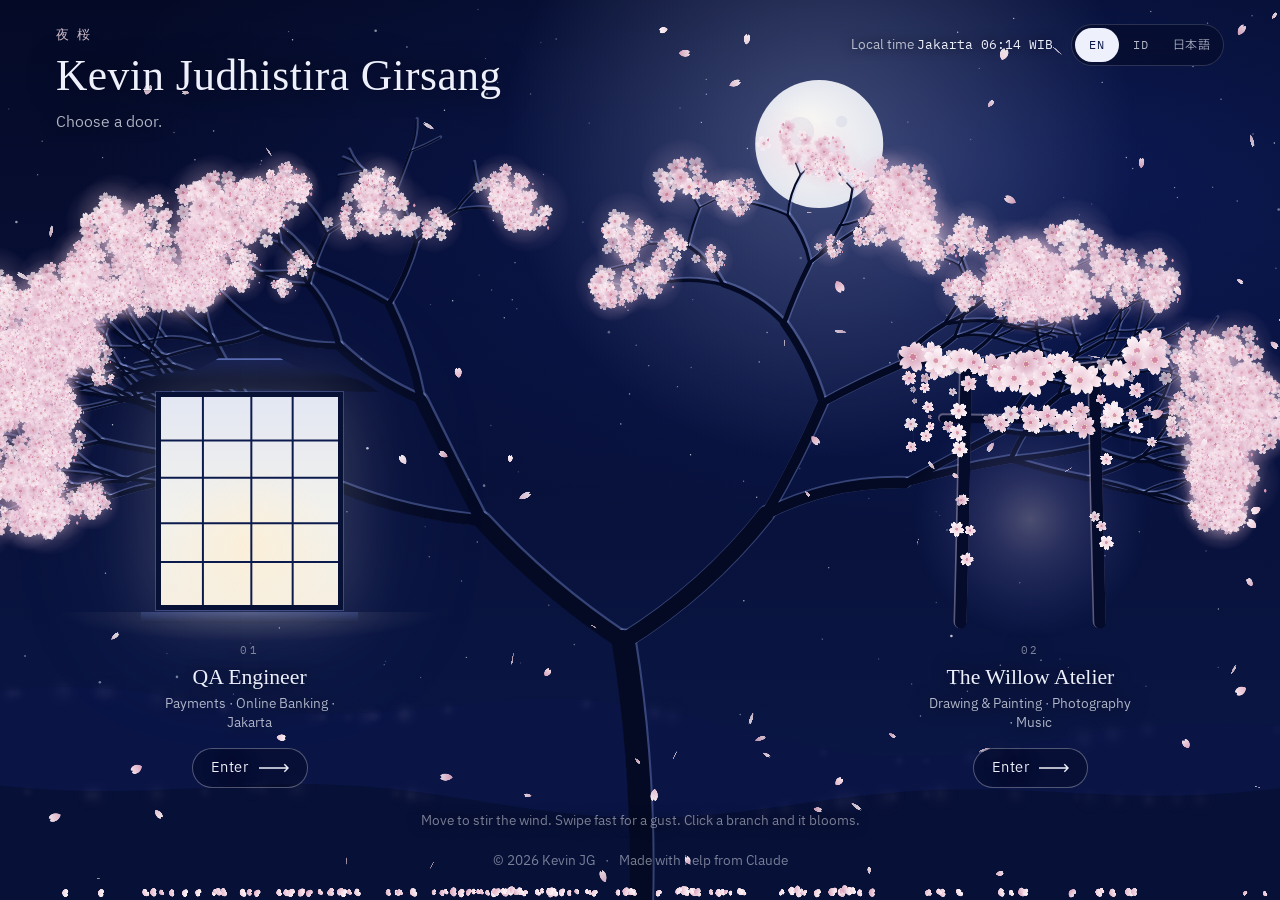
==== commit 73a5428d: "Redesign: yozakura, cherry blossoms at night under a navy sky Petals are real physics on canvas and " ====
--- a/index.html
+++ b/index.html
@@ -33,24 +33,25 @@
 
   <link rel="preconnect" href="https://fonts.googleapis.com">
   <link rel="preconnect" href="https://fonts.gstatic.com" crossorigin>
-  <link rel="stylesheet" href="https://fonts.googleapis.com/css2?family=IBM+Plex+Mono:wght@400;500&family=Shippori+Mincho+B1:wght@500;600;700;800&family=Zen+Kaku+Gothic+New:wght@400;500;700&display=swap">
+  <link rel="stylesheet" href="https://fonts.googleapis.com/css2?family=IBM+Plex+Mono:wght@400;500&family=IBM+Plex+Sans+JP:wght@400;500&family=Zen+Old+Mincho:wght@400;500;700&display=swap">
   <link rel="stylesheet" href="css/base.css">
   <link rel="stylesheet" href="css/gate.css">
 
   <script src="js/i18n.js"></script>
   <script src="js/main.js" defer></script>
-  <script src="js/kami.js" defer></script>
+  <script src="js/sakura.js" defer></script>
   <script src="js/gate.js" defer></script>
 </head>
 <body class="gate">
-  <!-- one large sheet of navy washi, creased, lit by the pointer; drag the
-       folded corner to turn it back (js/kami.js, js/gate.js) -->
-  <canvas class="sheet" data-sheet aria-hidden="true"></canvas>
-  <div class="peel" data-peel aria-hidden="true"></div>
+  <!-- the night: a great old cherry tree, the moon, and petals that fly on
+       the wind you make with the pointer (js/sakura.js, js/gate.js) -->
+  <canvas class="night" data-night aria-hidden="true"></canvas>
 
   <header class="g-top">
     <div class="g-id" data-testid="station-sign">
+      <p class="g-kicker" lang="ja" aria-hidden="true">夜桜</p>
       <h1 class="g-name unveil" translate="no">Kevin Judhistira Girsang</h1>
+      <p class="g-intro" data-i18n="gate.intro">Choose a door.</p>
     </div>
     <div class="g-meta">
       <p class="g-clock"><span data-i18n="gate.local">Local time</span> <span class="mono" translate="no">Jakarta <time data-clock>--:--</time> WIB</span></p>
@@ -63,28 +64,23 @@
   </header>
 
   <main class="g-main" id="main">
-    <p class="g-intro" data-i18n="gate.intro">Choose a door.</p>
-
-    <!-- Two folded panels are the doors. Hover (or focus) half-opens the
-         gatefold on its creases; click and it opens flat and you go through. -->
+    <!-- Two doors under the tree. QA: a lamp-lit shoji pavilion, a precise
+         grid. The atelier: an arch of blossom with petals spiralling in
+         (drawn on the canvas over the empty frame). The whole door is the link. -->
     <nav class="g-doors" aria-label="Doors" data-i18n-attr="aria-label:gate.doors" data-gate data-testid="gate-doors">
       <a class="door door--qa" href="qa/" data-door data-tone="light" data-testid="door-qa" draggable="false">
         <span class="door__frame" aria-hidden="true">
-          <span class="door__inside">
-            <svg class="ledger" viewBox="0 0 200 250" preserveAspectRatio="xMidYMid meet" focusable="false">
-              <text class="ledger__head" x="24" y="40">検査表</text>
-              <path class="ledger__rule" d="M24 52H176"/>
-              <g class="ledger__rows">
-                <path d="M24 80H150M24 110H138M24 140H156M24 170H128M24 200H146"/>
-              </g>
-              <g class="ledger__ticks">
-                <path style="--i:0" d="M160 74l4 5 9-11"/><path style="--i:1" d="M160 104l4 5 9-11"/><path style="--i:2" d="M160 134l4 5 9-11"/><path style="--i:3" d="M160 164l4 5 9-11"/><path style="--i:4" d="M160 194l4 5 9-11"/>
-              </g>
-              <g class="ledger__stamp"><rect x="132" y="210" width="40" height="28" rx="2"/><text x="152" y="230">合格</text></g>
-            </svg>
+          <span class="pavilion">
+            <span class="pavilion__roof"></span>
+            <span class="shoji">
+              <span class="shoji__light"></span>
+              <svg class="shoji__grid" viewBox="0 0 120 150" preserveAspectRatio="none" focusable="false">
+                <path class="k" style="--o:-1.6px" d="M30 0V150"/><path class="k" style="--o:1.2px" d="M60 0V150"/><path class="k" style="--o:-0.8px" d="M90 0V150"/>
+                <path class="k k--h" style="--o:1.4px" d="M0 30H120"/><path class="k k--h" style="--o:-1.8px" d="M0 60H120"/><path class="k k--h" style="--o:0.9px" d="M0 90H120"/><path class="k k--h" style="--o:-1.1px" d="M0 120H120"/>
+              </svg>
+            </span>
+            <span class="pavilion__base"></span>
           </span>
-          <span class="door__leaf door__leaf--l"><span class="door__face"><b>品</b><b>質</b></span><span class="door__back"></span></span>
-          <span class="door__leaf door__leaf--r"><span class="door__face"><b>保</b><b>証</b></span><span class="door__back"></span></span>
         </span>
         <span class="door__label">
           <span class="door__no mono" aria-hidden="true">01</span>
@@ -95,27 +91,7 @@
       </a>
       <a class="door door--art" href="art/" data-door data-tone="dark" data-testid="door-art" draggable="false">
         <span class="door__frame" aria-hidden="true">
-          <span class="door__inside">
-            <svg class="nightfold" viewBox="0 0 200 250" preserveAspectRatio="xMidYMid slice" focusable="false">
-              <g class="nightfold__stars"><circle cx="30" cy="40" r="1.2"/><circle cx="160" cy="30" r="1"/><circle cx="120" cy="70" r="1.4"/><circle cx="50" cy="120" r="1"/><circle cx="175" cy="110" r="1.2"/><circle cx="20" cy="190" r="1.1"/><circle cx="150" cy="200" r="1"/><circle cx="90" cy="28" r="0.9"/></g>
-              <circle class="nightfold__moon" cx="150" cy="58" r="20"/>
-              <path class="nightfold__hill" d="M0 250V214L52 188L96 206L150 180L200 200V250Z"/>
-              <path class="nightfold__hill2" d="M52 188L96 206L74 250H34Z"/>
-              <g transform="translate(100 140)"><g class="crane">
-                <g class="crane__body">
-                  <polygon class="f1" points="-44,-2 -18,4 -10,14"/>
-                  <polygon class="f2" points="-44,-2 -50,6 -40,2"/>
-                  <polygon class="f3" points="38,-30 14,4 22,10"/>
-                  <polygon class="f1" points="-18,4 22,10 0,20"/>
-                  <polygon class="f2" points="-18,4 14,4 22,10"/>
-                </g>
-                <g class="crane__wing crane__wing--back"><polygon class="f4" points="-8,4 14,4 2,-52"/></g>
-                <g class="crane__wing crane__wing--front"><polygon class="f5" points="-14,6 10,6 -10,-50"/><polygon class="f6" points="-14,6 -2,6 -10,-50"/></g>
-              </g></g>
-            </svg>
-          </span>
-          <span class="door__leaf door__leaf--l"><span class="door__face"><b>ア</b><b>ト</b></span><span class="door__back"></span></span>
-          <span class="door__leaf door__leaf--r"><span class="door__face"><b>リ</b><b>エ</b></span><span class="door__back"></span></span>
+          <span class="arch" data-arch></span>
         </span>
         <span class="door__label">
           <span class="door__no mono" aria-hidden="true">02</span>
@@ -125,7 +101,7 @@
         </span>
       </a>
     </nav>
-    <p class="g-hint" data-i18n="gate.hint">Move the light across the paper. Hover a door to unfold it. Drag the folded corner.</p>
+    <p class="g-hint" data-i18n="gate.hint">Move to stir the wind. Swipe fast for a gust. Click a branch and it blooms.</p>
   </main>
 
   <footer class="credit" data-testid="site-footer">
--- a/css/base.css
+++ b/css/base.css
@@ -1,59 +1,73 @@
 /* ==========================================================================
-   折り紙 orikami: a world made of folded paper, in navy and white washi.
-   Shared: tokens, type, the header and language switcher, buttons, sections,
-   the footer, the viewer, reveals (a fold opening) and the page change
-   (a sheet folding over the screen).
+   夜桜 yozakura: cherry blossoms at night under a deep navy sky.
+   Shared tokens, type, header, language switcher, sections, buttons,
+   reveals, the footer and the page change (a wall of petals sweeping
+   across in the next page's colour).
    ========================================================================== */
 
 :root {
-  /* navy washi, from the table under the sheet to its lit face */
-  --deep: #060d2c;
+  /* the night, in navy */
+  --abyss: #040a26;
+  --deep: #070f36;
   --night: #0b1848;
   --ink: #0c1b4d;
-  --washi: #14265f;
-  --washi-hi: #1e3479;
   --royal: #2449d8;
-  --royal-hi: #5b7cff;
-  /* white kami */
-  --kami: #f8f7f2;
-  --kami-2: #eeede6;
-  --kami-3: #dfe0dc;
-  --mist: #aebbe6;
-  /* the one warm thing: a seal stamp */
-  --shu: #c23b26;
-
-  --text: var(--ink);
-  --text-soft: #46527a;
-  --bg: var(--kami);
-  --rule: rgba(12, 27, 77, 0.14);
-  --crease: rgba(12, 27, 77, 0.05);
-
-  --display: "Shippori Mincho B1", "Zen Old Mincho", "Hiragino Mincho ProN", serif;
-  --sans: "Zen Kaku Gothic New", "Hiragino Sans", system-ui, sans-serif;
-  --mono: "IBM Plex Mono", ui-monospace, monospace;
+  --royal-soft: #8fa5ff;
+  /* moonlight and blossom: secondary, used sparingly */
+  --moon: #eef1fb;
+  --moon-dim: rgba(238, 241, 251, 0.74);
+  --moon-faint: rgba(238, 241, 251, 0.5);
+  --blossom: #f3dce7;
+  --blossom-deep: #d9a3bc;
+  --lamp: #fbefd9;
+  /* paper, for the work side */
+  --paper: #f5f4f0;
+  --paper-2: #ebe9e2;
+  --paper-3: #fbfaf7;
+
+  --f-display: "Zen Old Mincho", "Hiragino Mincho ProN", "Yu Mincho", serif;
+  --f-text: "IBM Plex Sans JP", "Hiragino Sans", "Yu Gothic", system-ui, sans-serif;
+  --f-mono: "IBM Plex Mono", ui-monospace, monospace;
 
   --ease: cubic-bezier(0.65, 0, 0.35, 1);
-  --ease-out: cubic-bezier(0.16, 1, 0.3, 1);
-  --fold: cubic-bezier(0.55, 0.05, 0.25, 1);
-
-  --wrap: 76rem;
-  --gutter: clamp(1rem, 4vw, 3rem);
-  --top-h: 4rem;
+  --ease-out: cubic-bezier(0.22, 1, 0.36, 1);
+  --gutter: clamp(16px, 5vw, 56px);
+  --maxw: 1180px;
+
+  /* light (paper) by default; .theme-dark swaps to the night */
+  --bg: var(--paper);
+  --fg: var(--ink);
+  --muted: rgba(12, 27, 77, 0.66);
+  --faint: rgba(12, 27, 77, 0.42);
+  --line: rgba(12, 27, 77, 0.14);
+  --accent: var(--royal);
+  --focus: var(--royal);
+  --surface: var(--paper-3);
+  color-scheme: light;
 }
 
 .theme-dark {
-  --text: #eef1fb;
-  --text-soft: var(--mist);
   --bg: var(--night);
-  --rule: rgba(174, 187, 230, 0.2);
-  --crease: rgba(174, 187, 230, 0.06);
+  --fg: var(--moon);
+  --muted: var(--moon-dim);
+  --faint: var(--moon-faint);
+  --line: rgba(238, 241, 251, 0.16);
+  --accent: var(--blossom);
+  --focus: var(--blossom);
+  --surface: rgba(7, 15, 54, 0.72);
+  color-scheme: dark;
 }
 
 .theme-light {
-  --text: var(--ink);
-  --text-soft: #46527a;
-  --bg: var(--kami);
-  --rule: rgba(12, 27, 77, 0.14);
+  --bg: var(--paper);
+  --fg: var(--ink);
+  --muted: rgba(12, 27, 77, 0.66);
+  --faint: rgba(12, 27, 77, 0.42);
+  --line: rgba(12, 27, 77, 0.14);
+  --accent: var(--royal);
+  --focus: var(--royal);
+  --surface: var(--paper-3);
+  color-scheme: light;
 }
 
 *,
@@ -66,25 +80,24 @@
   -webkit-text-size-adjust: 100%;
   text-size-adjust: 100%;
   scroll-behavior: smooth;
-  scroll-padding-top: calc(var(--top-h) + 1rem);
+  scroll-padding-top: 80px;
   background: var(--bg);
 }
 
 body {
   margin: 0;
   min-height: 100vh;
-  overflow-x: clip;
   background: var(--bg);
-  color: var(--text);
-  font-family: var(--sans);
-  font-size: 1.0625rem;
+  color: var(--fg);
+  font-family: var(--f-text);
+  font-size: 1rem;
   line-height: 1.7;
   -webkit-font-smoothing: antialiased;
-  -moz-osx-font-smoothing: grayscale;
+  overflow-x: hidden;
 }
 
 .js body {
-  animation: page-in 0.6s var(--ease-out) both;
+  animation: page-in 0.7s var(--ease-out) both;
 }
 
 @keyframes page-in {
@@ -94,7 +107,8 @@
 }
 
 img,
-svg {
+svg,
+canvas {
   display: block;
   max-width: 100%;
 }
@@ -108,138 +122,120 @@
   color: inherit;
 }
 
+p,
 h1,
 h2,
 h3,
 h4,
-p,
+ol,
 ul,
-ol,
 dl,
 dd,
 figure {
   margin: 0;
 }
 
-ul,
-ol {
+ol,
+ul {
   padding: 0;
   list-style: none;
 }
 
+[hidden] {
+  display: none !important;
+}
+
 :focus-visible {
-  outline: 2px solid var(--royal);
+  outline: 2px solid var(--focus);
   outline-offset: 3px;
   border-radius: 2px;
 }
 
-.theme-dark :focus-visible {
-  outline-color: var(--royal-hi);
-}
-
 ::selection {
-  background: var(--royal);
-  color: #fff;
+  background: var(--blossom);
+  color: var(--ink);
 }
 
 .mono {
-  font-family: var(--mono);
-  font-feature-settings: "zero" 0;
-}
-
-[lang="ja"] {
-  font-feature-settings: "palt";
+  font-family: var(--f-mono);
+  font-feature-settings: "tnum";
+}
+
+/* placeholders: muted, with a dotted underline */
+.ph {
+  color: var(--faint);
+  text-decoration: underline dotted;
+  text-decoration-color: var(--line);
+  text-underline-offset: 0.3em;
 }
 
 .wrap {
   width: 100%;
-  max-width: var(--wrap);
+  max-width: calc(var(--maxw) + var(--gutter) * 2);
   margin-inline: auto;
   padding-inline: var(--gutter);
 }
 
-/* placeholders: muted, dotted underline */
-.ph {
-  opacity: 0.72;
-  text-decoration: underline dotted;
-  text-decoration-thickness: 1px;
-  text-underline-offset: 0.3em;
-}
-
 .skip-link {
   position: fixed;
-  top: 0.75rem;
-  left: 0.75rem;
-  z-index: 300;
-  padding: 0.6rem 1rem;
-  background: var(--ink);
-  color: #fff;
+  top: 10px;
+  left: 10px;
+  z-index: 200;
+  padding: 10px 16px;
+  background: var(--fg);
+  color: var(--bg);
   font-weight: 500;
   text-decoration: none;
-  transform: translateY(-200%);
+  transform: translateY(-160%);
+  transition: transform 0.2s var(--ease-out);
 }
 
 .skip-link:focus {
   transform: none;
 }
 
-/* ------------------------------------------------------------ header */
+/* --------------------------------------------------------------- header */
 
 .topbar {
   position: relative;
   z-index: 60;
   display: flex;
   align-items: center;
-  gap: 1.5rem;
-  min-height: var(--top-h);
-  padding: 0.6rem var(--gutter);
+  gap: 24px;
+  min-height: 64px;
+  padding: 10px var(--gutter);
+  padding-top: max(10px, env(safe-area-inset-top));
 }
 
 .topbar--sticky {
   position: sticky;
   top: 0;
-  background: color-mix(in srgb, var(--bg) 92%, transparent);
-  -webkit-backdrop-filter: blur(10px);
-  backdrop-filter: blur(10px);
-}
-
-/* the header's lower edge is a crease: a dark hairline over a light one */
-.topbar--sticky::after {
-  content: "";
-  position: absolute;
-  left: 0;
-  right: 0;
-  bottom: 0;
-  height: 2px;
-  background: linear-gradient(var(--rule) 0 1px, rgba(255, 255, 255, 0.5) 1px 2px);
-  pointer-events: none;
-}
-
-.theme-dark .topbar--sticky::after {
-  background: linear-gradient(rgba(0, 0, 0, 0.35) 0 1px, rgba(174, 187, 230, 0.12) 1px 2px);
-}
-
-.topbar__end {
-  margin-left: auto;
-  display: flex;
-  align-items: center;
-  gap: 1rem;
+  background: color-mix(in srgb, var(--bg) 86%, transparent);
+  -webkit-backdrop-filter: blur(14px) saturate(1.2);
+  backdrop-filter: blur(14px) saturate(1.2);
+  border-bottom: 1px solid var(--line);
 }
 
 .back-link {
   display: inline-flex;
   align-items: center;
-  gap: 0.6rem;
-  min-height: 2.75rem;
-  font-size: 0.9375rem;
-  font-weight: 500;
+  gap: 10px;
+  min-height: 44px;
+  font-size: 0.875rem;
+  letter-spacing: 0.04em;
   text-decoration: none;
-  white-space: nowrap;
+  color: var(--muted);
+  transition: color 0.2s;
+}
+
+.back-link:hover {
+  color: var(--fg);
 }
 
 .back-link__arrow {
-  width: 1.6rem;
-  transition: transform 0.35s var(--ease-out);
+  width: 26px;
+  height: 10px;
+  transition: transform 0.3s var(--ease-out);
 }
 
 .back-link:hover .back-link__arrow {
@@ -251,307 +247,266 @@
 }
 
 .nav {
-  position: relative;
   margin-left: auto;
 }
 
 .nav__list {
   display: flex;
-  gap: 0.25rem;
+  gap: 4px;
 }
 
 .nav__link {
   position: relative;
   display: inline-flex;
   align-items: center;
-  min-height: 2.75rem;
-  padding: 0 0.85rem;
-  font-size: 0.9375rem;
+  min-height: 44px;
+  padding: 0 12px;
+  font-size: 0.875rem;
+  letter-spacing: 0.03em;
   text-decoration: none;
-  color: var(--text-soft);
-  transition: color 0.25s;
+  color: var(--muted);
+  transition: color 0.2s;
 }
 
 .nav__link::after {
   content: "";
   position: absolute;
-  left: 0.85rem;
-  right: 0.85rem;
-  bottom: 0.55rem;
-  height: 1px;
-  background: currentColor;
-  transform: scaleX(0);
-  transform-origin: left;
-  transition: transform 0.4s var(--ease-out);
+  left: 50%;
+  bottom: 8px;
+  width: 5px;
+  height: 5px;
+  border-radius: 50% 50% 50% 0;
+  background: var(--accent);
+  opacity: 0;
+  transform: translateX(-50%) rotate(-45deg) scale(0.4);
+  transition: opacity 0.25s, transform 0.35s var(--ease-out);
 }
 
 .nav__link:hover,
-.nav__link[aria-current="true"] {
-  color: var(--text);
-}
-
-.nav__link:hover::after,
-.nav__link[aria-current="true"]::after {
-  transform: none;
+.nav__link[aria-current] {
+  color: var(--fg);
+}
+
+.nav__link[aria-current]::after {
+  opacity: 1;
+  transform: translateX(-50%) rotate(-45deg) scale(1);
 }
 
 .nav__toggle {
   display: none;
-  width: 2.75rem;
-  height: 2.75rem;
+  width: 44px;
+  height: 44px;
   padding: 0;
-  border: 1px solid var(--rule);
+  border: 1px solid var(--line);
+  border-radius: 50%;
   background: transparent;
   cursor: pointer;
 }
 
 .nav__toggle-lines,
-.nav__toggle-lines::before,
-.nav__toggle-lines::after {
+.nav__toggle-lines::before {
   display: block;
-  width: 1.1rem;
+  width: 16px;
   height: 1.5px;
-  margin: auto;
+  margin: 0 auto;
   background: currentColor;
-  transition: transform 0.3s var(--ease);
+  transition: transform 0.3s var(--ease-out);
 }
 
 .nav__toggle-lines {
+  transform: translateY(-3px);
+}
+
+.nav__toggle-lines::before {
+  content: "";
+  transform: translateY(6px);
+}
+
+.nav.is-open .nav__toggle-lines {
+  transform: rotate(45deg);
+}
+
+.nav.is-open .nav__toggle-lines::before {
+  transform: rotate(-90deg);
+}
+
+.topbar__end {
+  display: flex;
+  align-items: center;
+  gap: 16px;
+  margin-left: 8px;
+}
+
+.topbar:not(:has(.nav)) .topbar__end {
+  margin-left: auto;
+}
+
+/* language pill */
+.lang {
+  flex: none;
+  display: inline-flex;
+  padding: 3px;
+  border: 1px solid var(--line);
+  border-radius: 999px;
+}
+
+.lang__opt {
+  white-space: nowrap;
+  min-width: 44px;
+  min-height: 34px;
+  padding: 0 10px;
+  border: 0;
+  border-radius: 999px;
+  background: transparent;
+  color: var(--muted);
+  font-family: var(--f-mono);
+  font-size: 0.75rem;
+  letter-spacing: 0.04em;
+  cursor: pointer;
+  transition: background 0.25s, color 0.25s;
+}
+
+.lang__opt:lang(ja) {
+  font-family: var(--f-text);
+}
+
+.lang__opt:hover {
+  color: var(--fg);
+}
+
+.lang__opt[aria-pressed="true"] {
+  background: var(--fg);
+  color: var(--bg);
+}
+
+/* ------------------------------------------------------------- sections */
+
+.section {
   position: relative;
-}
-
-.nav__toggle-lines::before,
-.nav__toggle-lines::after {
-  content: "";
-  position: absolute;
-  left: 0;
-}
-
-.nav__toggle-lines::before {
-  top: -6px;
-}
-
-.nav__toggle-lines::after {
-  top: 6px;
-}
-
-.nav.is-open .nav__toggle-lines {
-  background: transparent;
-}
-
-.nav.is-open .nav__toggle-lines::before {
-  transform: translateY(6px) rotate(45deg);
-}
-
-.nav.is-open .nav__toggle-lines::after {
-  transform: translateY(-6px) rotate(-45deg);
-}
-
-/* language switcher: three folded tabs */
-.lang {
-  display: inline-flex;
-  border: 1px solid var(--rule);
-  background: color-mix(in srgb, var(--bg) 80%, transparent);
-}
-
-.lang__opt {
-  min-width: 2.75rem;
-  min-height: 2.5rem;
-  padding: 0 0.7rem;
-  border: 0;
-  background: transparent;
-  font-family: var(--mono);
-  font-size: 0.8125rem;
-  letter-spacing: 0.02em;
-  white-space: nowrap;
-  color: var(--text-soft);
-  cursor: pointer;
-  transition: color 0.2s, background-color 0.2s;
-}
-
-.lang__opt[lang="ja"] {
-  font-family: var(--sans);
-}
-
-.lang__opt:hover {
-  color: var(--text);
-}
-
-.lang__opt[aria-pressed="true"] {
-  background: var(--ink);
-  color: #fff;
-  clip-path: polygon(0 0, calc(100% - 7px) 0, 100% 7px, 100% 100%, 0 100%);
-}
-
-.theme-dark .lang__opt[aria-pressed="true"] {
-  background: var(--kami);
-  color: var(--ink);
-}
-
-/* ------------------------------------------------------------ buttons */
-
-/* a paper button with one corner folded back */
+  padding-block: clamp(72px, 12vh, 140px);
+}
+
+.sec-head {
+  display: flex;
+  flex-direction: column-reverse;
+  align-items: flex-start;
+  gap: 10px;
+  margin-bottom: clamp(32px, 6vh, 56px);
+}
+
+.sec-head__jp {
+  font-family: var(--f-display);
+  font-size: 0.875rem;
+  letter-spacing: 0.4em;
+  color: var(--accent);
+}
+
+.section-title {
+  font-family: var(--f-display);
+  font-weight: 500;
+  font-size: clamp(2rem, 4.2vw, 3.25rem);
+  line-height: 1.12;
+  letter-spacing: 0.005em;
+  text-wrap: balance;
+}
+
+/* ------------------------------------------------------------- controls */
+
+.arrow {
+  width: 30px;
+  height: 10px;
+  flex: none;
+  transition: transform 0.35s var(--ease-out);
+}
+
+a:hover > .arrow,
+.btn:hover .arrow {
+  transform: translateX(5px);
+}
+
 .btn {
   position: relative;
   display: inline-flex;
   align-items: center;
-  gap: 0.75rem;
-  min-height: 3rem;
-  padding: 0.7rem 1.4rem;
-  border: 0;
-  background: var(--ink);
-  color: #fff;
-  font-weight: 500;
-  font-size: 0.9875rem;
+  gap: 14px;
+  min-height: 48px;
+  padding: 0 22px;
+  border: 1px solid currentColor;
+  border-radius: 2px;
+  background: transparent;
+  font-size: 0.9375rem;
+  letter-spacing: 0.02em;
   text-decoration: none;
   cursor: pointer;
-  clip-path: polygon(0 0, calc(100% - 12px) 0, 100% 12px, 100% 100%, 0 100%);
-  transition: background-color 0.25s, transform 0.3s var(--ease-out);
-}
-
-.btn::after {
-  content: "";
-  position: absolute;
-  top: 0;
-  right: 0;
-  width: 12px;
-  height: 12px;
-  background: linear-gradient(225deg, transparent 50%, rgba(255, 255, 255, 0.45) 50%);
+  transition: background 0.25s, color 0.25s, border-color 0.25s;
 }
 
 .btn:hover {
-  background: var(--royal);
-}
-
-.btn .arrow {
-  width: 1.6rem;
-  transition: transform 0.35s var(--ease-out);
-}
-
-.btn:hover .arrow {
-  transform: translateX(4px);
-}
-
-.btn--line {
+  background: var(--fg);
+  border-color: var(--fg);
+  color: var(--bg);
+}
+
+.btn.is-pending {
+  cursor: help;
+  opacity: 0.86;
+}
+
+.btn.is-pending:hover {
   background: transparent;
-  color: var(--text);
-  box-shadow: inset 0 0 0 1px var(--text);
-}
-
-.btn--line:hover {
-  background: var(--ink);
-  color: #fff;
-}
-
-.theme-dark .btn {
-  background: var(--kami);
-  color: var(--ink);
-}
-
-.theme-dark .btn::after {
-  background: linear-gradient(225deg, transparent 50%, rgba(12, 27, 77, 0.25) 50%);
-}
-
-.theme-dark .btn:hover {
-  background: #fff;
-}
-
-.btn.is-pending {
-  cursor: not-allowed;
-  clip-path: none;
-  overflow: visible;
-}
-
-.btn.is-pending::after {
-  display: none;
-}
-
-.btn.is-pending:hover {
-  background: var(--ink);
-}
-
-.theme-dark .btn.is-pending:hover {
-  background: var(--kami);
+  color: inherit;
+  border-color: currentColor;
 }
 
 .btn.is-pending:hover .arrow {
   transform: none;
 }
 
-/* "still in progress": a little folded slip that drops under the button */
 .tip {
   position: absolute;
   left: 50%;
-  top: calc(100% + 0.55rem);
-  z-index: 5;
-  padding: 0.35rem 0.7rem;
-  background: var(--kami);
-  color: var(--ink);
-  box-shadow: 0 6px 18px rgba(6, 13, 44, 0.18), inset 0 0 0 1px var(--rule);
+  bottom: calc(100% + 10px);
+  padding: 6px 12px;
+  border-radius: 2px;
+  background: var(--fg);
+  color: var(--bg);
   font-size: 0.8125rem;
-  font-weight: 500;
   white-space: nowrap;
   pointer-events: none;
   opacity: 0;
-  transform: translateX(-50%) perspective(400px) rotateX(-70deg);
-  transform-origin: top;
-  transition: opacity 0.2s, transform 0.35s var(--ease-out);
+  transform: translate(-50%, 4px);
+  transition: opacity 0.2s, transform 0.25s var(--ease-out);
 }
 
 .is-pending:hover .tip,
 .is-pending:focus-visible .tip {
   opacity: 1;
-  transform: translateX(-50%);
-}
-
-.arrow {
-  width: 1.6rem;
-  height: auto;
-  flex: none;
-}
-
-/* ------------------------------------------------------------ sections */
-
-.section {
-  position: relative;
-  padding-block: clamp(4rem, 9vw, 7.5rem);
-}
-
-.sec-head {
-  display: flex;
-  align-items: flex-end;
-  justify-content: space-between;
-  gap: 1.5rem;
-  margin-bottom: clamp(2rem, 4vw, 3rem);
-  padding-bottom: 1rem;
-  border-bottom: 1px solid var(--rule);
-}
-
-.section-title {
-  font-family: var(--display);
-  font-weight: 700;
-  font-size: clamp(2rem, 4.4vw, 3.25rem);
-  line-height: 1.1;
-  letter-spacing: -0.01em;
-}
-
-.sec-head__jp {
-  font-family: var(--display);
-  font-weight: 600;
-  font-size: 1rem;
-  letter-spacing: 0.3em;
-  color: var(--text-soft);
-  writing-mode: vertical-rl;
-  line-height: 1;
-}
-
-/* ------------------------------------------------------------ footer */
+  transform: translate(-50%, 0);
+}
+
+.unveil {
+  text-wrap: balance;
+}
+
+.js .unveil {
+  animation: unveil 1.2s var(--ease-out) 0.2s both;
+}
+
+@keyframes unveil {
+  from {
+    opacity: 0;
+    filter: blur(8px);
+    transform: translateY(10px);
+  }
+}
+
+/* --------------------------------------------------------------- footer */
 
 .credit {
   position: relative;
-  padding: 1.75rem var(--gutter) 2rem;
+  padding: 28px var(--gutter) max(28px, env(safe-area-inset-bottom));
   font-size: 0.8125rem;
-  color: var(--text-soft);
+  color: var(--faint);
   text-align: center;
 }
 
@@ -559,135 +514,15 @@
   display: flex;
   flex-wrap: wrap;
   justify-content: center;
-  gap: 0.25rem 0.6rem;
-}
-
-/* ------------------------------------------------------------ viewer */
-
-.viewer {
-  width: 100%;
-  max-width: none;
-  height: 100%;
-  max-height: none;
-  margin: 0;
-  padding: 0;
-  border: 0;
-  background: transparent;
-  color: #fff;
-}
-
-.viewer::backdrop {
-  background: rgba(6, 13, 44, 0.9);
-}
-
-.viewer__inner {
-  display: grid;
-  place-items: center;
-  height: 100%;
-  padding: 4rem var(--gutter);
-}
-
-.viewer__figure {
-  display: grid;
-  gap: 1rem;
-  max-width: min(90vw, 70rem);
-  padding: 0.75rem;
-  background: var(--kami);
-  color: var(--ink);
-  animation: viewer-unfold 0.5s var(--ease-out);
-  transform-origin: top;
-}
-
-.viewer.is-closing .viewer__figure {
-  animation: viewer-fold 0.34s var(--ease) forwards;
-}
-
-@keyframes viewer-unfold {
-  from {
-    opacity: 0;
-    transform: perspective(1200px) rotateX(-60deg);
-  }
-}
-
-@keyframes viewer-fold {
-  to {
-    opacity: 0;
-    transform: perspective(1200px) rotateX(-60deg);
-  }
-}
-
-.viewer__img {
-  max-height: 75vh;
-  width: auto;
-  margin: auto;
-}
-
-.viewer__caption {
-  display: flex;
-  justify-content: space-between;
-  gap: 1rem;
-  font-size: 0.9375rem;
-}
-
-.viewer__title {
-  font-family: var(--display);
-  font-weight: 700;
-}
-
-.viewer__meta {
-  color: var(--text-soft);
-}
-
-.viewer__close {
-  position: fixed;
-  top: 1rem;
-  right: 1rem;
-  width: 3rem;
-  height: 3rem;
-  border: 1px solid rgba(255, 255, 255, 0.4);
-  background: transparent;
-  cursor: pointer;
-}
-
-.viewer__close span::before,
-.viewer__close span::after {
-  content: "";
-  position: absolute;
-  inset: 50% 25% auto;
-  height: 1.5px;
-  background: #fff;
-  transform: rotate(45deg);
-}
-
-.viewer__close span::after {
-  transform: rotate(-45deg);
-}
-
-/* ------------------------------------------------------------ motion */
-
-/* page titles: the line comes up out of a crease */
-.unveil {
-  display: block;
-}
-
-.js .unveil {
-  animation: unveil 1s var(--ease-out) 0.1s both;
-}
-
-@keyframes unveil {
-  from {
-    opacity: 0;
-    transform: perspective(900px) rotateX(-55deg) translateY(0.3em);
-    transform-origin: 50% 100%;
-  }
-}
-
-/* reveals: each block unfolds from its top crease */
+  gap: 4px 10px;
+}
+
+/* --------------------------------------------------------------- reveal */
+
 .js [data-reveal] {
   opacity: 0;
-  transform: perspective(1100px) rotateX(-28deg);
-  transform-origin: 50% 0;
-  transition: opacity 0.7s var(--ease-out), transform 1s var(--ease-out);
+  transform: translate3d(0, 14px, 0);
+  transition: opacity 0.9s var(--ease-out), transform 1s var(--ease-out);
   transition-delay: var(--delay, 0s);
 }
 
@@ -696,7 +531,8 @@
   transform: none;
 }
 
-/* translation not settled yet: hold the page (failsafe after 2.5s) */
+/* ------------------------------------------------------------ i18n wait */
+
 @keyframes i18n-failsafe {
   to {
     visibility: visible;
@@ -708,11 +544,11 @@
   animation: i18n-failsafe 0s 2.5s forwards;
 }
 
-/* ------------------------------------------------------------ page change
-
-   A sheet in the next page's paper folds over the screen from the left
-   edge, like a page turned onto this one. The next page starts under the
-   same sheet and it folds away to the right. */
+/* ---------------------------------------------------------- page change
+   A wall of petals sweeps in from the left in the next page's colour; the
+   next page starts under it and the wall carries on off to the right. The
+   wall is 180vw wide: a feathered edge of petals on each side of a solid
+   middle. */
 
 .veil {
   position: fixed;
@@ -722,61 +558,76 @@
 }
 
 .veil::before,
-html.is-arriving::before {
+.veil::after,
+html.is-arriving::before,
+html.is-arriving::after {
   content: "";
   position: fixed;
-  inset: 0;
+  top: 0;
+  left: 0;
   z-index: 150;
+  width: 180vw;
+  height: 100%;
   pointer-events: none;
-  backface-visibility: hidden;
-  background:
-    linear-gradient(128deg, transparent 0 49.85%, var(--veil-crease, rgba(0, 0, 0, 0.18)) 50%, transparent 50.15%),
-    linear-gradient(128deg, var(--veil-a, var(--washi)) 0 50%, var(--veil-b, var(--night)) 50% 100%);
-  box-shadow: 0 0 80px rgba(0, 0, 0, 0.35);
+  will-change: transform;
+}
+
+.veil::before,
+html.is-arriving::before {
+  background: linear-gradient(90deg, transparent 0, var(--wall) 22%, var(--wall) 78%, transparent 100%);
+}
+
+.veil::after,
+html.is-arriving::after {
+  background-image: var(--petals), var(--petals), var(--petals), var(--petals);
+  background-repeat: repeat-y;
+  background-size: 260px auto;
+  background-position: 4vw 0, 18vw 130px, 146vw 60px, 160vw 190px;
 }
 
 .veil[data-tone="light"],
 html.is-arriving[data-arrive="light"] {
-  --veil-a: #ffffff;
-  --veil-b: #ecebe4;
-  --veil-crease: rgba(12, 27, 77, 0.14);
+  --wall: var(--paper);
+  --petals: url("data:image/svg+xml;utf8,<svg xmlns='http://www.w3.org/2000/svg' width='260' height='260'><defs><path id='p' d='M0 14C-13 6-12-10-3.4-14L0-10 3.4-14C12-10 13 6 0 14Z'/></defs><g fill='%23e8bfd2'><use href='%23p' transform='translate(40 30) rotate(25)'/><use href='%23p' transform='translate(150 70) rotate(-60) scale(.8)'/><use href='%23p' transform='translate(90 150) rotate(110) scale(1.1)'/><use href='%23p' transform='translate(210 200) rotate(200) scale(.7)'/></g><g fill='%23f5f4f0'><use href='%23p' transform='translate(200 120) rotate(40) scale(1.2)'/><use href='%23p' transform='translate(30 220) rotate(-20)'/><use href='%23p' transform='translate(120 240) rotate(150) scale(.8)'/></g><g fill='%230c1b4d' fill-opacity='.18'><use href='%23p' transform='translate(240 30) rotate(80) scale(.6)'/></g></svg>");
 }
 
 .veil[data-tone="dark"],
 html.is-arriving[data-arrive="dark"] {
-  --veil-a: #1a2d6c;
-  --veil-b: #0b1848;
-  --veil-crease: rgba(0, 0, 0, 0.3);
-}
-
-.veil::before {
-  transform-origin: 0 50%;
-  transform: perspective(1800px) rotateY(-179deg);
-  transition: transform 0.75s var(--fold);
+  --wall: var(--night);
+  --petals: url("data:image/svg+xml;utf8,<svg xmlns='http://www.w3.org/2000/svg' width='260' height='260'><defs><path id='p' d='M0 14C-13 6-12-10-3.4-14L0-10 3.4-14C12-10 13 6 0 14Z'/></defs><g fill='%23f3dce7'><use href='%23p' transform='translate(40 30) rotate(25)'/><use href='%23p' transform='translate(150 70) rotate(-60) scale(.8)'/><use href='%23p' transform='translate(90 150) rotate(110) scale(1.1)'/><use href='%23p' transform='translate(210 200) rotate(200) scale(.7)'/></g><g fill='%230b1848'><use href='%23p' transform='translate(200 120) rotate(40) scale(1.2)'/><use href='%23p' transform='translate(30 220) rotate(-20)'/><use href='%23p' transform='translate(120 240) rotate(150) scale(.8)'/></g><g fill='%23d9a3bc' fill-opacity='.7'><use href='%23p' transform='translate(240 30) rotate(80) scale(.6)'/></g></svg>");
+}
+
+.veil::before,
+.veil::after {
+  transform: translate3d(-180vw, 0, 0);
+  transition: transform 0.85s cubic-bezier(0.7, 0, 0.25, 1);
 }
 
 html.is-leaving .veil {
   pointer-events: auto;
 }
 
-html.is-leaving .veil::before {
-  transform: perspective(1800px) rotateY(0deg);
-}
-
-/* arriving: the sheet is already over the page; js/main.js folds it away
-   on the first frame. The long delay is only a failsafe. */
-html.is-arriving::before {
-  transform-origin: 100% 50%;
-  animation: sheet-away 0.8s var(--fold) 2.5s forwards;
-}
-
-html.is-arriving.is-arrived::before {
-  animation-delay: 0.06s;
-}
-
-@keyframes sheet-away {
+html.is-leaving .veil::before,
+html.is-leaving .veil::after {
+  transform: translate3d(-40vw, 0, 0);
+}
+
+/* arriving: the wall is already across the window; js/main.js lets it go
+   on the first frame the page can show. The long delay is a failsafe. */
+html.is-arriving::before,
+html.is-arriving::after {
+  transform: translate3d(-40vw, 0, 0);
+  animation: wall-on 0.9s cubic-bezier(0.6, 0, 0.3, 1) 2.5s forwards;
+}
+
+html.is-arriving.is-arrived::before,
+html.is-arriving.is-arrived::after {
+  animation-delay: 0.05s;
+}
+
+@keyframes wall-on {
   to {
-    transform: perspective(1800px) rotateY(179deg);
+    transform: translate3d(100vw, 0, 0);
   }
 }
 
@@ -784,84 +635,7 @@
   animation: none;
 }
 
-/* ------------------------------------------------------------ small screens */
-
-@media (max-width: 860px) {
-  .nav {
-    order: 2;
-    margin-left: 0;
-  }
-
-  .topbar__end {
-    margin-left: auto;
-  }
-
-  .nav__toggle {
-    display: grid;
-    place-items: center;
-  }
-
-  .nav__list {
-    position: absolute;
-    top: calc(100% + 0.6rem);
-    right: 0;
-    flex-direction: column;
-    min-width: 13rem;
-    padding: 0.5rem;
-    background: var(--kami);
-    color: var(--ink);
-    box-shadow: 0 18px 40px rgba(6, 13, 44, 0.22), inset 0 0 0 1px rgba(12, 27, 77, 0.1);
-    transform-origin: top;
-    transform: perspective(700px) rotateX(-80deg);
-    opacity: 0;
-    visibility: hidden;
-    transition: transform 0.4s var(--ease-out), opacity 0.25s, visibility 0s 0.4s;
-  }
-
-  .nav.is-open .nav__list {
-    transform: none;
-    opacity: 1;
-    visibility: visible;
-    transition: transform 0.45s var(--ease-out), opacity 0.2s, visibility 0s;
-  }
-
-  .nav__list .nav__link {
-    width: 100%;
-    color: var(--text-soft);
-  }
-
-  .theme-dark .nav__list .nav__link {
-    color: #46527a;
-  }
-
-  .theme-dark .nav__list .nav__link:hover,
-  .theme-dark .nav__list .nav__link[aria-current="true"] {
-    color: var(--ink);
-  }
-
-  .topbar {
-    gap: 0.6rem;
-  }
-}
-
-@media (max-width: 560px) {
-  .back-link__full {
-    display: none;
-  }
-
-  .back-link__short {
-    display: inline;
-  }
-
-  .lang__opt {
-    min-width: 2.5rem;
-    padding: 0 0.5rem;
-  }
-
-  .sec-head__jp {
-    font-size: 0.875rem;
-  }
-}
+/* ------------------------------------------------------- reduced motion */
 
 @media (prefers-reduced-motion: reduce) {
   html {
@@ -882,25 +656,94 @@
     transition-delay: 0s;
   }
 
-  .veil::before {
+  .veil::before,
+  .veil::after {
+    left: 0;
+    width: 100vw;
     transform: none;
     opacity: 0;
     transition: opacity 0.25s linear;
   }
 
-  html.is-leaving .veil::before {
+  .veil::before {
+    background: var(--wall);
+  }
+
+  html.is-leaving .veil::before,
+  html.is-leaving .veil::after {
     transform: none;
     opacity: 1;
   }
 
-  .viewer__figure,
-  .viewer.is-closing .viewer__figure {
-    animation: none;
-  }
-
-  .tip,
-  .nav__list,
+  *,
+  *::before,
+  *::after {
+    transition-duration: 0.01s !important;
+  }
+}
+
+/* --------------------------------------------------------------- mobile */
+
+@media (max-width: 860px) {
+  .back-link__full {
+    display: none;
+  }
+
+  .back-link__short {
+    display: inline;
+  }
+
+  .nav {
+    position: relative;
+  }
+
+  .nav__toggle {
+    display: grid;
+    place-items: center;
+  }
+
+  .nav__list {
+    position: absolute;
+    top: calc(100% + 12px);
+    right: -60px;
+    flex-direction: column;
+    min-width: 220px;
+    padding: 8px;
+    border: 1px solid var(--line);
+    background: var(--bg);
+    box-shadow: 0 24px 60px -24px rgba(4, 10, 38, 0.45);
+    opacity: 0;
+    visibility: hidden;
+    transform: translateY(-6px);
+    transition: opacity 0.25s, transform 0.3s var(--ease-out), visibility 0s 0.3s;
+  }
+
   .nav.is-open .nav__list {
-    transition-duration: 0.01s;
-  }
-}
+    opacity: 1;
+    visibility: visible;
+    transform: none;
+    transition: opacity 0.25s, transform 0.3s var(--ease-out), visibility 0s;
+  }
+
+  .nav__link {
+    display: flex;
+    width: 100%;
+  }
+
+  .nav__link::after {
+    left: auto;
+    right: 14px;
+    bottom: 50%;
+  }
+}
+
+@media (max-width: 420px) {
+  .topbar {
+    gap: 10px;
+  }
+
+  .lang__opt {
+    min-width: 40px;
+    padding: 0 7px;
+  }
+}
--- a/css/gate.css
+++ b/css/gate.css
@@ -1,638 +1,485 @@
 /* ==========================================================================
-   The gate (and the 404): a sheet of navy washi on a dark table.
+   The gate (and the 404): a hanami night. The window is the night sky with
+   a great old cherry tree drawn on a canvas; two doors stand under it.
    ========================================================================== */
 
-@property --open {
-  syntax: "<number>";
-  inherits: true;
-  initial-value: 0;
-}
-
-body.gate,
-body.lost-page {
-  --bg: #030820;
+.gate,
+.lost-page {
+  position: relative;
   display: flex;
   flex-direction: column;
   min-height: 100vh;
   min-height: 100svh;
-  background: #030820;
-}
-
-.sheet {
+  background: var(--abyss);
+}
+
+.night {
   position: fixed;
   inset: 0;
   z-index: 0;
   width: 100%;
   height: 100%;
-}
-
-/* the folded corner: grab it anywhere in this square */
-.peel {
-  position: fixed;
-  right: 0;
-  bottom: 0;
-  z-index: 5;
-  width: 112px;
-  height: 112px;
-  cursor: grab;
-  touch-action: none;
-}
-
-.peel.is-dragging {
-  cursor: grabbing;
+  background:
+    radial-gradient(120% 70% at 78% 18%, rgba(36, 73, 216, 0.22), transparent 60%),
+    linear-gradient(180deg, var(--abyss) 0%, var(--deep) 38%, var(--night) 100%);
 }
 
 .g-top,
 .g-main,
-.gate .credit {
+.gate .credit,
+.lost-page .topbar,
+.lost,
+.lost-page .credit {
   position: relative;
-  z-index: 2;
+  z-index: 1;
 }
 
 .g-top {
   display: flex;
-  align-items: center;
+  align-items: flex-start;
   justify-content: space-between;
-  gap: 1rem 2rem;
-  flex-wrap: wrap;
-  padding: clamp(1.1rem, 2.4vw, 1.9rem) clamp(1.25rem, 3.6vw, 3rem) 0;
+  gap: 24px;
+  padding: max(24px, env(safe-area-inset-top)) var(--gutter) 0;
+  pointer-events: none;
+}
+
+.g-top > * {
+  pointer-events: auto;
+}
+
+.g-kicker {
+  font-family: var(--f-display);
+  font-size: 0.8125rem;
+  letter-spacing: 0.6em;
+  color: var(--blossom);
+  opacity: 0.85;
 }
 
 .g-name {
-  font-family: var(--display);
-  font-weight: 700;
-  font-size: clamp(1.05rem, 1.5vw, 1.3rem);
-  letter-spacing: 0.04em;
-  line-height: 1.3;
+  margin-top: 6px;
+  font-family: var(--f-display);
+  font-weight: 500;
+  font-size: clamp(1.75rem, 3.4vw, 2.75rem);
+  line-height: 1.1;
+  letter-spacing: 0.01em;
+  color: var(--moon);
+  text-shadow: 0 0 28px rgba(4, 10, 38, 0.9), 0 0 2px rgba(4, 10, 38, 0.6);
+}
+
+.g-intro {
+  margin-top: 10px;
+  font-size: 0.9375rem;
+  color: var(--moon-dim);
+  text-shadow: 0 0 16px rgba(4, 10, 38, 0.9);
 }
 
 .g-meta {
   display: flex;
   align-items: center;
-  gap: 1.25rem;
+  gap: 18px;
 }
 
 .g-clock {
   font-size: 0.8125rem;
-  color: var(--mist);
-  white-space: nowrap;
+  color: var(--moon-dim);
+  text-shadow: 0 0 12px rgba(4, 10, 38, 0.9);
 }
 
 .g-clock .mono {
-  color: #fff;
-  margin-left: 0.35rem;
+  color: var(--moon);
 }
 
 .gate .lang {
-  background: rgba(3, 8, 32, 0.4);
+  background: rgba(4, 10, 38, 0.55);
+  -webkit-backdrop-filter: blur(8px);
+  backdrop-filter: blur(8px);
 }
 
 .g-main {
   flex: 1;
   display: flex;
   flex-direction: column;
-  align-items: center;
-  justify-content: center;
-  gap: clamp(1.25rem, 3.4vh, 2.5rem);
-  padding: clamp(1.25rem, 3vh, 2.5rem) var(--gutter);
-}
-
-.g-intro {
-  font-family: var(--display);
-  font-weight: 600;
-  font-size: clamp(1.5rem, 2.8vw, 2.4rem);
+  justify-content: flex-end;
+  padding: 24px 0 8px;
+  pointer-events: none;
+}
+
+.g-main > * {
+  pointer-events: auto;
+}
+
+.g-doors {
+  --dw: clamp(140px, min(17vw, 29vh), 240px);
+  display: flex;
+  justify-content: space-between;
+  align-items: flex-end;
+  gap: 24px;
+  padding-inline: clamp(16px, 11vw, 200px);
+  pointer-events: none;
+}
+
+/* ------------------------------------------------------------------ doors */
+
+.door {
+  display: flex;
+  flex-direction: column;
+  align-items: center;
+  width: var(--dw);
+  color: var(--moon);
+  text-decoration: none;
+  pointer-events: auto;
+  -webkit-tap-highlight-color: transparent;
+  -webkit-user-drag: none;
+  user-select: none;
+}
+
+.door:focus-visible {
+  outline: none;
+}
+
+.door:focus-visible .door__cta {
+  outline: 2px solid var(--blossom);
+  outline-offset: 4px;
+}
+
+.door__frame {
+  position: relative;
+  display: block;
+  width: 100%;
+  aspect-ratio: 4 / 5;
+}
+
+.door__label {
+  display: flex;
+  flex-direction: column;
+  align-items: center;
+  gap: 4px;
+  margin-top: 18px;
+  text-align: center;
+  text-shadow: 0 0 18px rgba(4, 10, 38, 0.95);
+}
+
+.door__no {
+  font-size: 0.6875rem;
+  letter-spacing: 0.2em;
+  color: var(--moon-faint);
+}
+
+.door__title {
+  font-family: var(--f-display);
+  font-weight: 500;
+  font-size: clamp(1.125rem, 1.7vw, 1.5rem);
+  line-height: 1.25;
+}
+
+.door__sub {
+  max-width: 26ch;
+  font-size: 0.8125rem;
+  line-height: 1.5;
+  color: var(--moon-dim);
+}
+
+.door__cta {
+  display: inline-flex;
+  align-items: center;
+  gap: 10px;
+  min-height: 40px;
+  margin-top: 10px;
+  padding: 0 18px;
+  border: 1px solid rgba(238, 241, 251, 0.32);
+  border-radius: 999px;
+  background: rgba(4, 10, 38, 0.5);
+  font-size: 0.875rem;
   letter-spacing: 0.04em;
-  text-align: center;
-  text-shadow: 0 2px 18px rgba(3, 8, 32, 0.6);
-}
-
-.g-doors {
-  --dh: clamp(12.5rem, 42vh, 25rem);
-  --dw: calc(var(--dh) * 0.78);
-  display: flex;
-  justify-content: center;
-  gap: clamp(2.5rem, 8vw, 8rem);
+  transition: background 0.3s, color 0.3s, border-color 0.3s;
+}
+
+.door:hover .door__cta,
+.door:focus-visible .door__cta {
+  background: var(--moon);
+  border-color: var(--moon);
+  color: var(--ink);
+  text-shadow: none;
+}
+
+.door:hover .arrow,
+.door:focus-visible .arrow {
+  transform: translateX(5px);
+}
+
+/* QA: a lamp-lit pavilion with a shoji panel. The light flickers a little
+   and the lattice is a hair out of true; hover and the light steadies and
+   every line falls into place. */
+
+.pavilion {
+  position: absolute;
+  inset: 0;
+  display: flex;
+  flex-direction: column;
+  align-items: center;
+}
+
+.pavilion__roof {
+  position: relative;
+  width: 118%;
+  height: 15%;
+  flex: none;
+  background: linear-gradient(180deg, #13205a, #040a26 70%);
+  clip-path: polygon(0 100%, 3% 86%, 8% 70%, 16% 56%, 30% 44%, 38% 18%, 62% 18%, 70% 44%, 84% 56%, 92% 70%, 97% 86%, 100% 100%, 93% 100%, 50% 92%, 7% 100%);
+}
+
+.pavilion__roof::after {
+  content: "";
+  position: absolute;
+  left: 37%;
+  right: 37%;
+  top: 18%;
+  height: 1.5px;
+  background: rgba(143, 165, 255, 0.55);
+}
+
+.pavilion__base::after {
+  content: "";
+  display: block;
+  width: 180%;
+  height: 60px;
+  margin: 0 -40%;
+  background: radial-gradient(50% 50% at 50% 0, rgba(251, 239, 217, 0.18), transparent);
+  pointer-events: none;
+}
+
+.shoji {
+  position: relative;
+  flex: 1;
+  width: 86%;
+  border: 5px solid #071035;
+  outline: 1px solid rgba(143, 165, 255, 0.28);
+  background: var(--paper);
+  box-shadow: 0 0 60px 6px rgba(251, 239, 217, 0.16), 0 0 140px 20px rgba(143, 165, 255, 0.1);
+  overflow: hidden;
+  transition: box-shadow 0.6s var(--ease-out);
+}
+
+.shoji__light {
+  position: absolute;
+  inset: 0;
+  background:
+    radial-gradient(70% 55% at 50% 72%, rgba(251, 239, 217, 1), rgba(251, 239, 217, 0) 70%),
+    linear-gradient(180deg, #e3e7f3 0%, #f2f1ec 55%, #f6efe1 100%);
+  animation: lamp 3.4s steps(1) infinite;
+}
+
+@keyframes lamp {
+  0% { opacity: 1; }
+  12% { opacity: 0.9; }
+  16% { opacity: 0.97; }
+  41% { opacity: 0.86; }
+  44% { opacity: 0.95; }
+  70% { opacity: 0.9; }
+  74% { opacity: 1; }
+}
+
+.shoji__grid {
+  position: absolute;
+  inset: 0;
+  width: 100%;
+  height: 100%;
+  overflow: visible;
+}
+
+.k {
+  fill: none;
+  stroke: #0c1b4d;
+  stroke-width: 2;
+  vector-effect: non-scaling-stroke;
+  transform: translateX(var(--o));
+  transition: transform 0.7s var(--ease-out), stroke 0.5s;
+}
+
+.k--h {
+  transform: translateY(var(--o));
+}
+
+.pavilion__base {
+  width: 100%;
+  height: 4%;
+  flex: none;
+  margin-top: 2px;
+  background: linear-gradient(180deg, #1a2a66, #070f36);
+}
+
+.door--qa:hover .shoji__light,
+.door--qa:focus-visible .shoji__light {
+  animation: none;
+  opacity: 1;
+}
+
+.door--qa:hover .shoji,
+.door--qa:focus-visible .shoji {
+  box-shadow: 0 0 70px 10px rgba(251, 239, 217, 0.26), 0 0 160px 30px rgba(143, 165, 255, 0.14);
+}
+
+.door--qa:hover .k,
+.door--qa:focus-visible .k {
+  transform: none;
+  stroke: #2449d8;
+}
+
+/* the atelier: the arch is drawn by js/gate.js over this empty frame */
+.arch {
+  position: absolute;
+  inset: 0;
+}
+
+html:not(.js) .arch {
+  inset: 6% 14% 0;
+  border: 8px solid var(--blossom);
+  border-bottom: 0;
+  border-radius: 6px 6px 0 0;
+  box-shadow: 0 0 40px rgba(243, 220, 231, 0.3);
 }
 
 .g-hint {
   max-width: 36rem;
-  font-size: 0.875rem;
-  color: var(--mist);
+  margin: 22px auto 0;
+  padding-inline: var(--gutter);
+  font-size: 0.8125rem;
+  color: var(--moon-faint);
   text-align: center;
-}
-
-/* ------------------------------------------------------------ a door */
-
-.door {
-  display: flex;
-  flex-direction: column;
-  align-items: center;
-  width: var(--dw);
-  color: #fff;
-  text-decoration: none;
-  -webkit-tap-highlight-color: transparent;
-  transition: opacity 0.5s var(--ease), filter 0.5s var(--ease);
-}
-
-.door:focus-visible {
-  outline-offset: 10px;
-}
-
-.has-open .door:not(.is-open) {
-  opacity: 0.25;
-  filter: blur(2px);
-}
-
-.door__frame {
-  position: relative;
-  width: var(--dw);
-  height: var(--dh);
-  perspective: 1500px;
-  transform-style: preserve-3d;
-  transition: --open 0.85s var(--fold), transform 0.85s var(--fold);
-}
-
-.door:hover .door__frame,
-.door:focus-visible .door__frame {
-  --open: 0.36;
-}
-
-.door.is-open .door__frame {
-  --open: 1;
-  transform: scale(1.04);
-  transition-duration: 0.7s;
-}
-
-/* what lies inside the fold */
-.door__inside {
-  position: absolute;
-  inset: 0;
-  overflow: hidden;
-  box-shadow: 0 30px 60px -20px rgba(0, 0, 0, 0.7), 0 0 0 1px rgba(255, 255, 255, 0.06);
-}
-
-.door__inside::after {
-  content: "";
-  position: absolute;
-  inset: 0;
-  pointer-events: none;
-  /* the leaves still cast shade into the opening */
-  background:
-    linear-gradient(90deg, rgba(3, 8, 32, 0.55), transparent 22%, transparent 78%, rgba(3, 8, 32, 0.55));
-  opacity: calc(1 - var(--open) * 0.85);
-}
-
-.door__inside svg {
-  width: 100%;
-  height: 100%;
-}
-
-/* QA: a crisp white ruled sheet */
-.door--qa .door__inside {
-  background:
-    linear-gradient(90deg, transparent 0 11.5%, rgba(194, 59, 38, 0.28) 11.5% calc(11.5% + 1px), transparent 0),
-    repeating-linear-gradient(0deg, rgba(12, 27, 77, 0.07) 0 1px, transparent 1px 12px),
-    repeating-linear-gradient(90deg, rgba(12, 27, 77, 0.07) 0 1px, transparent 1px 12px),
-    #fbfaf6;
-}
-
-.ledger__head {
-  font-family: var(--display);
-  font-weight: 700;
-  font-size: 15px;
-  letter-spacing: 0.2em;
-  fill: var(--ink);
-}
-
-.ledger__rule {
-  stroke: var(--ink);
-  stroke-width: 1.2;
-}
-
-.ledger__rows path {
-  stroke: rgba(12, 27, 77, 0.5);
-  stroke-width: 2.4;
-  stroke-linecap: round;
-  stroke-dasharray: 3 7;
-}
-
-.ledger__ticks path {
-  fill: none;
-  stroke: var(--royal);
-  stroke-width: 2.4;
-  stroke-linecap: round;
-  stroke-linejoin: round;
-  stroke-dasharray: 24;
-  stroke-dashoffset: 24;
-  transition: stroke-dashoffset 0.35s var(--ease-out);
-  transition-delay: 0s;
-}
-
-.door:hover .ledger__ticks path,
-.door:focus-visible .ledger__ticks path,
-.door.is-open .ledger__ticks path {
-  stroke-dashoffset: 0;
-  transition-delay: calc(0.3s + var(--i) * 0.09s);
-}
-
-.ledger__stamp {
-  opacity: 0;
-  transform-box: fill-box;
-  transform-origin: 50% 50%;
-  transform: scale(1.6) rotate(-8deg);
-  transition: opacity 0.2s, transform 0.35s var(--ease-out);
-}
-
-.ledger__stamp rect {
-  fill: none;
-  stroke: var(--shu);
-  stroke-width: 1.6;
-}
-
-.ledger__stamp text {
-  font-family: var(--display);
-  font-weight: 800;
-  font-size: 12px;
-  text-anchor: middle;
-  fill: var(--shu);
-}
-
-.door:hover .ledger__stamp,
-.door:focus-visible .ledger__stamp,
-.door.is-open .ledger__stamp {
-  opacity: 1;
-  transform: rotate(-8deg);
-  transition-delay: 0.85s;
-}
-
-/* the atelier: night, and a paper crane */
-.door--art .door__inside {
-  background: radial-gradient(120% 90% at 70% 10%, #1b2f78, #0a1544 55%, #050c2e);
-}
-
-.nightfold__stars circle {
-  fill: #dfe6ff;
-  opacity: 0.8;
-}
-
-.nightfold__moon {
-  fill: #f3f1ea;
-  filter: drop-shadow(0 0 10px rgba(220, 230, 255, 0.5));
-}
-
-.nightfold__hill {
-  fill: #0e1d5a;
-}
-
-.nightfold__hill2 {
-  fill: #08133f;
-}
-
-.crane {
-  transform-box: fill-box;
-  transform-origin: 50% 50%;
-  transition: transform 0.9s var(--ease-out);
-}
-
-.crane .f1 { fill: #ffffff; }
-.crane .f2 { fill: #c9d1ea; }
-.crane .f3 { fill: #e9ecf6; }
-.crane .f4 { fill: #aab5da; }
-.crane .f5 { fill: #ffffff; }
-.crane .f6 { fill: #dde3f3; }
-
-.crane__wing {
-  transform-box: fill-box;
-  transform-origin: 50% 100%;
-}
-
-.door--art:hover .crane,
-.door--art:focus-visible .crane {
-  transform: translate(0, -34px) rotate(-6deg);
-}
-
-.door--art:hover .crane__wing--front,
-.door--art:focus-visible .crane__wing--front,
-.door--art.is-open .crane__wing--front {
-  animation: flap 0.52s ease-in-out infinite;
-}
-
-.door--art:hover .crane__wing--back,
-.door--art:focus-visible .crane__wing--back,
-.door--art.is-open .crane__wing--back {
-  animation: flap 0.52s ease-in-out -0.08s infinite;
-}
-
-.door--art.is-open .crane {
-  transform: translate(46px, -120px) rotate(-14deg) scale(0.75);
-  transition-duration: 1.1s;
-}
-
-@keyframes flap {
-  50% {
-    transform: scaleY(-0.55);
-  }
-}
-
-/* the two leaves of the gatefold */
-.door__leaf {
-  position: absolute;
-  top: 0;
-  bottom: 0;
-  width: 50%;
-  transform-style: preserve-3d;
-}
-
-.door__leaf--l {
-  left: 0;
-  transform-origin: 0 50%;
-  transform: rotateY(calc(var(--open) * -176deg));
-}
-
-.door__leaf--r {
-  right: 0;
-  transform-origin: 100% 50%;
-  transform: rotateY(calc(var(--open) * 176deg));
-}
-
-.door__face,
-.door__back {
-  position: absolute;
-  inset: 0;
-  backface-visibility: hidden;
-  -webkit-backface-visibility: hidden;
-}
-
-.door__face {
-  display: flex;
-  flex-direction: column;
-  align-items: center;
-  justify-content: center;
-  gap: 0.1em;
-  overflow: hidden;
-  font-family: var(--display);
-  font-weight: 800;
-  font-size: calc(var(--dw) * 0.19);
-  line-height: 1;
-  color: rgba(214, 223, 255, 0.82);
-  text-shadow: 0 1px 0 rgba(0, 0, 0, 0.45), 0 -1px 0 rgba(255, 255, 255, 0.08);
-}
-
-.door__face b {
-  font-weight: inherit;
-}
-
-/* each leaf is folded once more on a diagonal, so it has a lit and a shaded half */
-.door__leaf--l .door__face {
-  background:
-    linear-gradient(to bottom left, rgba(255, 255, 255, 0.07) 0 49.6%, rgba(0, 0, 0, 0.16) 50% 100%),
-    linear-gradient(90deg, #1d3277, #142661);
-  box-shadow: inset -1px 0 0 rgba(0, 0, 0, 0.45);
-}
-
-.door__leaf--r .door__face {
-  background:
-    linear-gradient(to bottom right, rgba(255, 255, 255, 0.07) 0 49.6%, rgba(0, 0, 0, 0.16) 50% 100%),
-    linear-gradient(90deg, #13245d, #1a2e71);
-  box-shadow: inset 1px 0 0 rgba(255, 255, 255, 0.1);
-}
-
-.door__face::before,
-.door__face::after {
-  content: "";
-  position: absolute;
-  inset: 0;
-  pointer-events: none;
-}
-
-/* the light where the pointer is */
-.door__face::before {
-  background: radial-gradient(circle at var(--hx, 30%) var(--hy, 20%), rgba(170, 195, 255, 0.3), transparent 60%);
-  mix-blend-mode: screen;
-}
-
-/* turning away from the light, the leaf darkens */
-.door__face::after {
-  background: #020618;
-  opacity: calc(var(--open) * 0.9);
-}
-
-.door__back {
-  transform: rotateY(180deg);
-  background:
-    linear-gradient(to bottom right, rgba(12, 27, 77, 0.06) 0 49.6%, rgba(12, 27, 77, 0.16) 50% 100%),
-    #f3f2ec;
-}
-
-.door--art .door__back {
-  background:
-    linear-gradient(to bottom left, rgba(12, 27, 77, 0.08) 0 49.6%, rgba(12, 27, 77, 0.2) 50% 100%),
-    #dfe4f4;
-}
-
-/* caption under the fold */
-.door__label {
-  display: flex;
-  flex-direction: column;
-  align-items: center;
-  gap: 0.2rem;
-  margin-top: clamp(0.9rem, 2.2vh, 1.4rem);
-  text-align: center;
-}
-
-.door__no {
-  font-size: 0.75rem;
-  color: var(--mist);
-  letter-spacing: 0.1em;
-}
-
-.door__title {
-  font-family: var(--display);
-  font-weight: 700;
-  font-size: clamp(1.2rem, 1.9vw, 1.6rem);
-  line-height: 1.25;
-}
-
-.door__sub {
-  font-size: 0.8125rem;
-  color: var(--mist);
-}
-
-.door__cta {
-  display: inline-flex;
-  align-items: center;
-  gap: 0.6rem;
-  margin-top: 0.45rem;
-  padding: 0.35rem 0.9rem;
-  font-size: 0.8125rem;
-  font-weight: 500;
-  letter-spacing: 0.06em;
-  box-shadow: inset 0 0 0 1px rgba(174, 187, 230, 0.4);
-  clip-path: polygon(0 0, calc(100% - 8px) 0, 100% 8px, 100% 100%, 0 100%);
-  transition: background-color 0.3s, color 0.3s;
-}
-
-.door__cta .arrow {
-  width: 1.3rem;
-  transition: transform 0.35s var(--ease-out);
-}
-
-.door:hover .door__cta,
-.door:focus-visible .door__cta {
-  background: var(--kami);
-  color: var(--ink);
-}
-
-.door:hover .door__cta .arrow {
-  transform: translateX(3px);
+  text-shadow: 0 0 14px rgba(4, 10, 38, 0.95);
 }
 
 .gate .credit {
-  color: var(--mist);
-  padding-right: 120px;
-  padding-left: 120px;
-}
-
-/* ------------------------------------------------------------ 404 */
-
-.lost-page .topbar {
-  position: relative;
-  z-index: 2;
-}
-
-.lost {
-  position: relative;
-  z-index: 2;
-  flex: 1;
-  display: grid;
-  place-items: center;
-  padding: 1rem var(--gutter) 2rem;
-}
-
-.lost__inner {
-  display: grid;
-  justify-items: center;
-  gap: 1.1rem;
-  max-width: 34rem;
-  text-align: center;
-}
-
-.crumple {
-  position: relative;
-  width: min(20rem, 70vw, 40vh);
-  aspect-ratio: 1;
-  padding: 0;
-  border: 0;
-  background: transparent;
-  cursor: pointer;
-  -webkit-tap-highlight-color: transparent;
-}
-
-.crumple canvas {
-  width: 100%;
-  height: 100%;
-}
-
-.lost__title {
-  font-family: var(--display);
-  font-weight: 700;
-  font-size: clamp(1.7rem, 4vw, 2.6rem);
-  line-height: 1.2;
-}
-
-.lost__text {
-  color: var(--mist);
-}
-
-.lost__hint {
-  font-size: 0.8125rem;
-  color: var(--mist);
-}
-
-.lost .btn {
-  margin-top: 0.5rem;
-}
-
-.lost-page .credit {
-  position: relative;
-  z-index: 2;
-}
-
-/* ------------------------------------------------------------ small screens */
-
-@media (max-width: 640px) {
+  padding-top: 10px;
+  color: var(--moon-faint);
+}
+
+/* ------------------------------------------------------------ narrow */
+
+@media (max-width: 720px) {
   .g-top {
-    padding-top: 1rem;
+    flex-direction: column;
+    gap: 14px;
   }
 
   .g-meta {
     width: 100%;
     justify-content: space-between;
+    gap: 12px;
+  }
+
+  .g-clock {
+    font-size: 0.75rem;
+    line-height: 1.5;
   }
 
   .g-doors {
-    --dw: calc((100vw - 2 * var(--gutter) - 1rem) / 2);
-    --dh: min(calc(var(--dw) * 1.3), 34vh);
-    gap: 1rem;
+    --dw: min(42vw, 30vh, 190px);
+    gap: 12px;
   }
 
   .door__sub {
     font-size: 0.75rem;
   }
 
-  .peel {
-    width: 76px;
-    height: 76px;
-  }
-
-  .gate .credit {
-    padding-left: var(--gutter);
-    padding-right: 84px;
-    text-align: left;
-  }
-
-  .gate .credit p {
-    justify-content: flex-start;
-  }
-}
-
-@media (max-height: 700px) and (min-width: 641px) {
+  .door__cta {
+    padding: 0 14px;
+  }
+}
+
+@media (max-height: 700px) and (min-width: 721px) {
   .g-doors {
-    --dh: clamp(11rem, 40vh, 25rem);
-  }
-
-  .g-main {
-    gap: 0.9rem;
-  }
-
-  .door__cta {
-    margin-top: 0.25rem;
-  }
-
-  .g-hint {
-    font-size: 0.8125rem;
-    max-width: 46rem;
-  }
-
-  .g-intro {
-    font-size: 1.6rem;
+    --dw: clamp(130px, 26vh, 200px);
+  }
+
+  .door__label {
+    margin-top: 10px;
+  }
+
+  .door__sub {
+    display: none;
   }
 }
 
 @media (prefers-reduced-motion: reduce) {
-  .door__frame,
-  .crane,
-  .ledger__ticks path,
-  .ledger__stamp {
-    transition-duration: 0.01s !important;
-    transition-delay: 0s !important;
-  }
-
-  .door .crane__wing {
-    animation: none !important;
-  }
-}
-
-body.lost-page {
-  background: radial-gradient(90% 70% at 50% 30%, #172a6b, #0b1848 55%, #030820);
-}
+  .shoji__light {
+    animation: none;
+  }
+}
+
+/* ===================================================================== 404
+   A single bare branch. Touch it and it blossoms. */
+
+.lost-page .topbar {
+  justify-content: flex-end;
+}
+
+.lost {
+  flex: 1;
+  display: flex;
+  align-items: center;
+  padding: 24px var(--gutter) 40px;
+  pointer-events: none;
+}
+
+.lost__inner {
+  max-width: 34rem;
+  pointer-events: auto;
+}
+
+.lost__number {
+  font-size: 0.875rem;
+  letter-spacing: 0.4em;
+  color: var(--blossom);
+}
+
+.lost__title {
+  margin-top: 16px;
+  font-family: var(--f-display);
+  font-weight: 500;
+  font-size: clamp(2rem, 5vw, 3.5rem);
+  line-height: 1.12;
+  text-wrap: balance;
+  text-shadow: 0 0 30px rgba(4, 10, 38, 0.9);
+}
+
+.lost__text {
+  margin-top: 18px;
+  max-width: 30rem;
+  color: var(--moon-dim);
+  text-shadow: 0 0 16px rgba(4, 10, 38, 0.9);
+}
+
+.lost__hint {
+  margin-top: 28px;
+  font-size: 0.8125rem;
+  color: var(--moon-faint);
+}
+
+.lost .btn {
+  margin-top: 20px;
+  background: rgba(4, 10, 38, 0.6);
+}
+
+.lost .btn:hover {
+  background: var(--moon);
+}
+
+@media (max-width: 720px) {
+  .lost {
+    align-items: flex-end;
+    padding-bottom: 24px;
+  }
+}
+
+.lost__hint[role="button"] {
+  display: block;
+  width: fit-content;
+  cursor: pointer;
+  border-bottom: 1px dotted var(--moon-faint);
+}
+
+.is-bloomed .lost__hint {
+  opacity: 0;
+  transition: opacity 1s;
+}
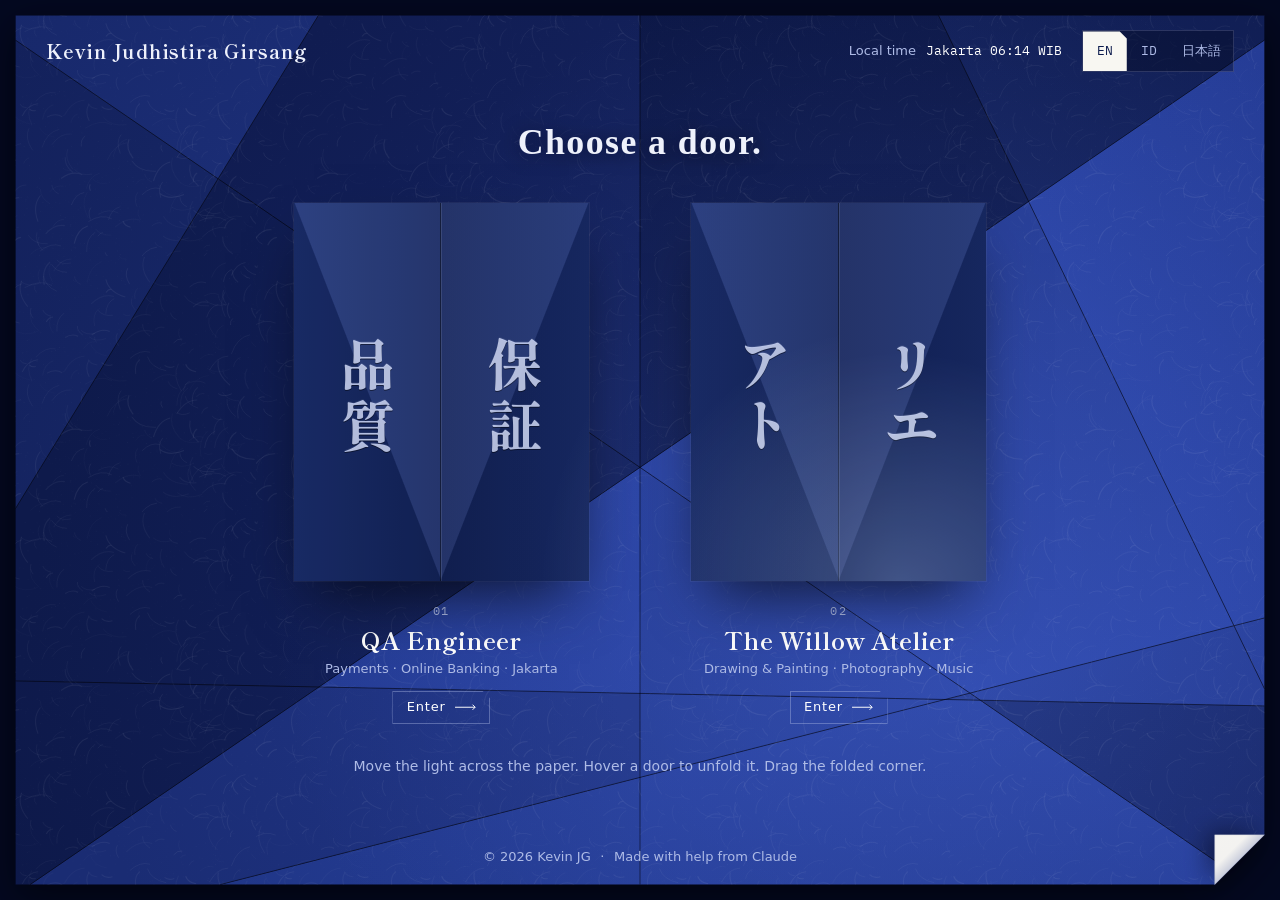
==== commit 80fbe318: "Orikami: a world of folded paper, live" ====
--- a/index.html
+++ b/index.html
@@ -33,25 +33,24 @@
 
   <link rel="preconnect" href="https://fonts.googleapis.com">
   <link rel="preconnect" href="https://fonts.gstatic.com" crossorigin>
-  <link rel="stylesheet" href="https://fonts.googleapis.com/css2?family=IBM+Plex+Mono:wght@400;500&family=IBM+Plex+Sans+JP:wght@400;500&family=Zen+Old+Mincho:wght@400;500;700&display=swap">
+  <link rel="stylesheet" href="https://fonts.googleapis.com/css2?family=IBM+Plex+Mono:wght@400;500&family=Shippori+Mincho+B1:wght@500;600;700;800&family=Zen+Kaku+Gothic+New:wght@400;500;700&display=swap">
   <link rel="stylesheet" href="css/base.css">
   <link rel="stylesheet" href="css/gate.css">
 
   <script src="js/i18n.js"></script>
   <script src="js/main.js" defer></script>
-  <script src="js/sakura.js" defer></script>
+  <script src="js/kami.js" defer></script>
   <script src="js/gate.js" defer></script>
 </head>
 <body class="gate">
-  <!-- the night: a great old cherry tree, the moon, and petals that fly on
-       the wind you make with the pointer (js/sakura.js, js/gate.js) -->
-  <canvas class="night" data-night aria-hidden="true"></canvas>
+  <!-- one large sheet of navy washi, creased, lit by the pointer; drag the
+       folded corner to turn it back (js/kami.js, js/gate.js) -->
+  <canvas class="sheet" data-sheet aria-hidden="true"></canvas>
+  <div class="peel" data-peel aria-hidden="true"></div>
 
   <header class="g-top">
     <div class="g-id" data-testid="station-sign">
-      <p class="g-kicker" lang="ja" aria-hidden="true">夜桜</p>
       <h1 class="g-name unveil" translate="no">Kevin Judhistira Girsang</h1>
-      <p class="g-intro" data-i18n="gate.intro">Choose a door.</p>
     </div>
     <div class="g-meta">
       <p class="g-clock"><span data-i18n="gate.local">Local time</span> <span class="mono" translate="no">Jakarta <time data-clock>--:--</time> WIB</span></p>
@@ -64,23 +63,28 @@
   </header>
 
   <main class="g-main" id="main">
-    <!-- Two doors under the tree. QA: a lamp-lit shoji pavilion, a precise
-         grid. The atelier: an arch of blossom with petals spiralling in
-         (drawn on the canvas over the empty frame). The whole door is the link. -->
+    <p class="g-intro" data-i18n="gate.intro">Choose a door.</p>
+
+    <!-- Two folded panels are the doors. Hover (or focus) half-opens the
+         gatefold on its creases; click and it opens flat and you go through. -->
     <nav class="g-doors" aria-label="Doors" data-i18n-attr="aria-label:gate.doors" data-gate data-testid="gate-doors">
       <a class="door door--qa" href="qa/" data-door data-tone="light" data-testid="door-qa" draggable="false">
         <span class="door__frame" aria-hidden="true">
-          <span class="pavilion">
-            <span class="pavilion__roof"></span>
-            <span class="shoji">
-              <span class="shoji__light"></span>
-              <svg class="shoji__grid" viewBox="0 0 120 150" preserveAspectRatio="none" focusable="false">
-                <path class="k" style="--o:-1.6px" d="M30 0V150"/><path class="k" style="--o:1.2px" d="M60 0V150"/><path class="k" style="--o:-0.8px" d="M90 0V150"/>
-                <path class="k k--h" style="--o:1.4px" d="M0 30H120"/><path class="k k--h" style="--o:-1.8px" d="M0 60H120"/><path class="k k--h" style="--o:0.9px" d="M0 90H120"/><path class="k k--h" style="--o:-1.1px" d="M0 120H120"/>
-              </svg>
-            </span>
-            <span class="pavilion__base"></span>
+          <span class="door__inside">
+            <svg class="ledger" viewBox="0 0 200 250" preserveAspectRatio="xMidYMid meet" focusable="false">
+              <text class="ledger__head" x="24" y="40">検査表</text>
+              <path class="ledger__rule" d="M24 52H176"/>
+              <g class="ledger__rows">
+                <path d="M24 80H150M24 110H138M24 140H156M24 170H128M24 200H146"/>
+              </g>
+              <g class="ledger__ticks">
+                <path style="--i:0" d="M160 74l4 5 9-11"/><path style="--i:1" d="M160 104l4 5 9-11"/><path style="--i:2" d="M160 134l4 5 9-11"/><path style="--i:3" d="M160 164l4 5 9-11"/><path style="--i:4" d="M160 194l4 5 9-11"/>
+              </g>
+              <g class="ledger__stamp"><rect x="132" y="210" width="40" height="28" rx="2"/><text x="152" y="230">合格</text></g>
+            </svg>
           </span>
+          <span class="door__leaf door__leaf--l"><span class="door__face"><b>品</b><b>質</b></span><span class="door__back"></span></span>
+          <span class="door__leaf door__leaf--r"><span class="door__face"><b>保</b><b>証</b></span><span class="door__back"></span></span>
         </span>
         <span class="door__label">
           <span class="door__no mono" aria-hidden="true">01</span>
@@ -91,7 +95,27 @@
       </a>
       <a class="door door--art" href="art/" data-door data-tone="dark" data-testid="door-art" draggable="false">
         <span class="door__frame" aria-hidden="true">
-          <span class="arch" data-arch></span>
+          <span class="door__inside">
+            <svg class="nightfold" viewBox="0 0 200 250" preserveAspectRatio="xMidYMid slice" focusable="false">
+              <g class="nightfold__stars"><circle cx="30" cy="40" r="1.2"/><circle cx="160" cy="30" r="1"/><circle cx="120" cy="70" r="1.4"/><circle cx="50" cy="120" r="1"/><circle cx="175" cy="110" r="1.2"/><circle cx="20" cy="190" r="1.1"/><circle cx="150" cy="200" r="1"/><circle cx="90" cy="28" r="0.9"/></g>
+              <circle class="nightfold__moon" cx="150" cy="58" r="20"/>
+              <path class="nightfold__hill" d="M0 250V214L52 188L96 206L150 180L200 200V250Z"/>
+              <path class="nightfold__hill2" d="M52 188L96 206L74 250H34Z"/>
+              <g transform="translate(100 140)"><g class="crane">
+                <g class="crane__body">
+                  <polygon class="f1" points="-44,-2 -18,4 -10,14"/>
+                  <polygon class="f2" points="-44,-2 -50,6 -40,2"/>
+                  <polygon class="f3" points="38,-30 14,4 22,10"/>
+                  <polygon class="f1" points="-18,4 22,10 0,20"/>
+                  <polygon class="f2" points="-18,4 14,4 22,10"/>
+                </g>
+                <g class="crane__wing crane__wing--back"><polygon class="f4" points="-8,4 14,4 2,-52"/></g>
+                <g class="crane__wing crane__wing--front"><polygon class="f5" points="-14,6 10,6 -10,-50"/><polygon class="f6" points="-14,6 -2,6 -10,-50"/></g>
+              </g></g>
+            </svg>
+          </span>
+          <span class="door__leaf door__leaf--l"><span class="door__face"><b>ア</b><b>ト</b></span><span class="door__back"></span></span>
+          <span class="door__leaf door__leaf--r"><span class="door__face"><b>リ</b><b>エ</b></span><span class="door__back"></span></span>
         </span>
         <span class="door__label">
           <span class="door__no mono" aria-hidden="true">02</span>
@@ -101,7 +125,7 @@
         </span>
       </a>
     </nav>
-    <p class="g-hint" data-i18n="gate.hint">Move to stir the wind. Swipe fast for a gust. Click a branch and it blooms.</p>
+    <p class="g-hint" data-i18n="gate.hint">Move the light across the paper. Hover a door to unfold it. Drag the folded corner.</p>
   </main>
 
   <footer class="credit" data-testid="site-footer">
--- a/css/base.css
+++ b/css/base.css
@@ -1,73 +1,59 @@
 /* ==========================================================================
-   夜桜 yozakura: cherry blossoms at night under a deep navy sky.
-   Shared tokens, type, header, language switcher, sections, buttons,
-   reveals, the footer and the page change (a wall of petals sweeping
-   across in the next page's colour).
+   折り紙 orikami: a world made of folded paper, in navy and white washi.
+   Shared: tokens, type, the header and language switcher, buttons, sections,
+   the footer, the viewer, reveals (a fold opening) and the page change
+   (a sheet folding over the screen).
    ========================================================================== */
 
 :root {
-  /* the night, in navy */
-  --abyss: #040a26;
-  --deep: #070f36;
+  /* navy washi, from the table under the sheet to its lit face */
+  --deep: #060d2c;
   --night: #0b1848;
   --ink: #0c1b4d;
+  --washi: #14265f;
+  --washi-hi: #1e3479;
   --royal: #2449d8;
-  --royal-soft: #8fa5ff;
-  /* moonlight and blossom: secondary, used sparingly */
-  --moon: #eef1fb;
-  --moon-dim: rgba(238, 241, 251, 0.74);
-  --moon-faint: rgba(238, 241, 251, 0.5);
-  --blossom: #f3dce7;
-  --blossom-deep: #d9a3bc;
-  --lamp: #fbefd9;
-  /* paper, for the work side */
-  --paper: #f5f4f0;
-  --paper-2: #ebe9e2;
-  --paper-3: #fbfaf7;
-
-  --f-display: "Zen Old Mincho", "Hiragino Mincho ProN", "Yu Mincho", serif;
-  --f-text: "IBM Plex Sans JP", "Hiragino Sans", "Yu Gothic", system-ui, sans-serif;
-  --f-mono: "IBM Plex Mono", ui-monospace, monospace;
+  --royal-hi: #5b7cff;
+  /* white kami */
+  --kami: #f8f7f2;
+  --kami-2: #eeede6;
+  --kami-3: #dfe0dc;
+  --mist: #aebbe6;
+  /* the one warm thing: a seal stamp */
+  --shu: #c23b26;
+
+  --text: var(--ink);
+  --text-soft: #46527a;
+  --bg: var(--kami);
+  --rule: rgba(12, 27, 77, 0.14);
+  --crease: rgba(12, 27, 77, 0.05);
+
+  --display: "Shippori Mincho B1", "Zen Old Mincho", "Hiragino Mincho ProN", serif;
+  --sans: "Zen Kaku Gothic New", "Hiragino Sans", system-ui, sans-serif;
+  --mono: "IBM Plex Mono", ui-monospace, monospace;
 
   --ease: cubic-bezier(0.65, 0, 0.35, 1);
-  --ease-out: cubic-bezier(0.22, 1, 0.36, 1);
-  --gutter: clamp(16px, 5vw, 56px);
-  --maxw: 1180px;
-
-  /* light (paper) by default; .theme-dark swaps to the night */
-  --bg: var(--paper);
-  --fg: var(--ink);
-  --muted: rgba(12, 27, 77, 0.66);
-  --faint: rgba(12, 27, 77, 0.42);
-  --line: rgba(12, 27, 77, 0.14);
-  --accent: var(--royal);
-  --focus: var(--royal);
-  --surface: var(--paper-3);
-  color-scheme: light;
+  --ease-out: cubic-bezier(0.16, 1, 0.3, 1);
+  --fold: cubic-bezier(0.55, 0.05, 0.25, 1);
+
+  --wrap: 76rem;
+  --gutter: clamp(1rem, 4vw, 3rem);
+  --top-h: 4rem;
 }
 
 .theme-dark {
+  --text: #eef1fb;
+  --text-soft: var(--mist);
   --bg: var(--night);
-  --fg: var(--moon);
-  --muted: var(--moon-dim);
-  --faint: var(--moon-faint);
-  --line: rgba(238, 241, 251, 0.16);
-  --accent: var(--blossom);
-  --focus: var(--blossom);
-  --surface: rgba(7, 15, 54, 0.72);
-  color-scheme: dark;
+  --rule: rgba(174, 187, 230, 0.2);
+  --crease: rgba(174, 187, 230, 0.06);
 }
 
 .theme-light {
-  --bg: var(--paper);
-  --fg: var(--ink);
-  --muted: rgba(12, 27, 77, 0.66);
-  --faint: rgba(12, 27, 77, 0.42);
-  --line: rgba(12, 27, 77, 0.14);
-  --accent: var(--royal);
-  --focus: var(--royal);
-  --surface: var(--paper-3);
-  color-scheme: light;
+  --text: var(--ink);
+  --text-soft: #46527a;
+  --bg: var(--kami);
+  --rule: rgba(12, 27, 77, 0.14);
 }
 
 *,
@@ -80,24 +66,25 @@
   -webkit-text-size-adjust: 100%;
   text-size-adjust: 100%;
   scroll-behavior: smooth;
-  scroll-padding-top: 80px;
+  scroll-padding-top: calc(var(--top-h) + 1rem);
   background: var(--bg);
 }
 
 body {
   margin: 0;
   min-height: 100vh;
+  overflow-x: clip;
   background: var(--bg);
-  color: var(--fg);
-  font-family: var(--f-text);
-  font-size: 1rem;
+  color: var(--text);
+  font-family: var(--sans);
+  font-size: 1.0625rem;
   line-height: 1.7;
   -webkit-font-smoothing: antialiased;
-  overflow-x: hidden;
+  -moz-osx-font-smoothing: grayscale;
 }
 
 .js body {
-  animation: page-in 0.7s var(--ease-out) both;
+  animation: page-in 0.6s var(--ease-out) both;
 }
 
 @keyframes page-in {
@@ -107,8 +94,7 @@
 }
 
 img,
-svg,
-canvas {
+svg {
   display: block;
   max-width: 100%;
 }
@@ -122,120 +108,138 @@
   color: inherit;
 }
 
-p,
 h1,
 h2,
 h3,
 h4,
+p,
+ul,
 ol,
-ul,
 dl,
 dd,
 figure {
   margin: 0;
 }
 
-ol,
-ul {
+ul,
+ol {
   padding: 0;
   list-style: none;
 }
 
-[hidden] {
-  display: none !important;
-}
-
 :focus-visible {
-  outline: 2px solid var(--focus);
+  outline: 2px solid var(--royal);
   outline-offset: 3px;
   border-radius: 2px;
 }
 
+.theme-dark :focus-visible {
+  outline-color: var(--royal-hi);
+}
+
 ::selection {
-  background: var(--blossom);
-  color: var(--ink);
+  background: var(--royal);
+  color: #fff;
 }
 
 .mono {
-  font-family: var(--f-mono);
-  font-feature-settings: "tnum";
-}
-
-/* placeholders: muted, with a dotted underline */
-.ph {
-  color: var(--faint);
-  text-decoration: underline dotted;
-  text-decoration-color: var(--line);
-  text-underline-offset: 0.3em;
+  font-family: var(--mono);
+  font-feature-settings: "zero" 0;
+}
+
+[lang="ja"] {
+  font-feature-settings: "palt";
 }
 
 .wrap {
   width: 100%;
-  max-width: calc(var(--maxw) + var(--gutter) * 2);
+  max-width: var(--wrap);
   margin-inline: auto;
   padding-inline: var(--gutter);
 }
 
+/* placeholders: muted, dotted underline */
+.ph {
+  opacity: 0.72;
+  text-decoration: underline dotted;
+  text-decoration-thickness: 1px;
+  text-underline-offset: 0.3em;
+}
+
 .skip-link {
   position: fixed;
-  top: 10px;
-  left: 10px;
-  z-index: 200;
-  padding: 10px 16px;
-  background: var(--fg);
-  color: var(--bg);
+  top: 0.75rem;
+  left: 0.75rem;
+  z-index: 300;
+  padding: 0.6rem 1rem;
+  background: var(--ink);
+  color: #fff;
   font-weight: 500;
   text-decoration: none;
-  transform: translateY(-160%);
-  transition: transform 0.2s var(--ease-out);
+  transform: translateY(-200%);
 }
 
 .skip-link:focus {
   transform: none;
 }
 
-/* --------------------------------------------------------------- header */
+/* ------------------------------------------------------------ header */
 
 .topbar {
   position: relative;
   z-index: 60;
   display: flex;
   align-items: center;
-  gap: 24px;
-  min-height: 64px;
-  padding: 10px var(--gutter);
-  padding-top: max(10px, env(safe-area-inset-top));
+  gap: 1.5rem;
+  min-height: var(--top-h);
+  padding: 0.6rem var(--gutter);
 }
 
 .topbar--sticky {
   position: sticky;
   top: 0;
-  background: color-mix(in srgb, var(--bg) 86%, transparent);
-  -webkit-backdrop-filter: blur(14px) saturate(1.2);
-  backdrop-filter: blur(14px) saturate(1.2);
-  border-bottom: 1px solid var(--line);
+  background: color-mix(in srgb, var(--bg) 92%, transparent);
+  -webkit-backdrop-filter: blur(10px);
+  backdrop-filter: blur(10px);
+}
+
+/* the header's lower edge is a crease: a dark hairline over a light one */
+.topbar--sticky::after {
+  content: "";
+  position: absolute;
+  left: 0;
+  right: 0;
+  bottom: 0;
+  height: 2px;
+  background: linear-gradient(var(--rule) 0 1px, rgba(255, 255, 255, 0.5) 1px 2px);
+  pointer-events: none;
+}
+
+.theme-dark .topbar--sticky::after {
+  background: linear-gradient(rgba(0, 0, 0, 0.35) 0 1px, rgba(174, 187, 230, 0.12) 1px 2px);
+}
+
+.topbar__end {
+  margin-left: auto;
+  display: flex;
+  align-items: center;
+  gap: 1rem;
 }
 
 .back-link {
   display: inline-flex;
   align-items: center;
-  gap: 10px;
-  min-height: 44px;
-  font-size: 0.875rem;
-  letter-spacing: 0.04em;
+  gap: 0.6rem;
+  min-height: 2.75rem;
+  font-size: 0.9375rem;
+  font-weight: 500;
   text-decoration: none;
-  color: var(--muted);
-  transition: color 0.2s;
-}
-
-.back-link:hover {
-  color: var(--fg);
+  white-space: nowrap;
 }
 
 .back-link__arrow {
-  width: 26px;
-  height: 10px;
-  transition: transform 0.3s var(--ease-out);
+  width: 1.6rem;
+  transition: transform 0.35s var(--ease-out);
 }
 
 .back-link:hover .back-link__arrow {
@@ -247,266 +251,307 @@
 }
 
 .nav {
+  position: relative;
   margin-left: auto;
 }
 
 .nav__list {
   display: flex;
-  gap: 4px;
+  gap: 0.25rem;
 }
 
 .nav__link {
   position: relative;
   display: inline-flex;
   align-items: center;
-  min-height: 44px;
-  padding: 0 12px;
-  font-size: 0.875rem;
-  letter-spacing: 0.03em;
+  min-height: 2.75rem;
+  padding: 0 0.85rem;
+  font-size: 0.9375rem;
   text-decoration: none;
-  color: var(--muted);
-  transition: color 0.2s;
+  color: var(--text-soft);
+  transition: color 0.25s;
 }
 
 .nav__link::after {
   content: "";
   position: absolute;
-  left: 50%;
-  bottom: 8px;
-  width: 5px;
-  height: 5px;
-  border-radius: 50% 50% 50% 0;
-  background: var(--accent);
-  opacity: 0;
-  transform: translateX(-50%) rotate(-45deg) scale(0.4);
-  transition: opacity 0.25s, transform 0.35s var(--ease-out);
+  left: 0.85rem;
+  right: 0.85rem;
+  bottom: 0.55rem;
+  height: 1px;
+  background: currentColor;
+  transform: scaleX(0);
+  transform-origin: left;
+  transition: transform 0.4s var(--ease-out);
 }
 
 .nav__link:hover,
-.nav__link[aria-current] {
-  color: var(--fg);
-}
-
-.nav__link[aria-current]::after {
-  opacity: 1;
-  transform: translateX(-50%) rotate(-45deg) scale(1);
+.nav__link[aria-current="true"] {
+  color: var(--text);
+}
+
+.nav__link:hover::after,
+.nav__link[aria-current="true"]::after {
+  transform: none;
 }
 
 .nav__toggle {
   display: none;
-  width: 44px;
-  height: 44px;
+  width: 2.75rem;
+  height: 2.75rem;
   padding: 0;
-  border: 1px solid var(--line);
-  border-radius: 50%;
+  border: 1px solid var(--rule);
   background: transparent;
   cursor: pointer;
 }
 
 .nav__toggle-lines,
+.nav__toggle-lines::before,
+.nav__toggle-lines::after {
+  display: block;
+  width: 1.1rem;
+  height: 1.5px;
+  margin: auto;
+  background: currentColor;
+  transition: transform 0.3s var(--ease);
+}
+
+.nav__toggle-lines {
+  position: relative;
+}
+
+.nav__toggle-lines::before,
+.nav__toggle-lines::after {
+  content: "";
+  position: absolute;
+  left: 0;
+}
+
 .nav__toggle-lines::before {
-  display: block;
-  width: 16px;
-  height: 1.5px;
-  margin: 0 auto;
-  background: currentColor;
-  transition: transform 0.3s var(--ease-out);
-}
-
-.nav__toggle-lines {
-  transform: translateY(-3px);
-}
-
-.nav__toggle-lines::before {
-  content: "";
-  transform: translateY(6px);
+  top: -6px;
+}
+
+.nav__toggle-lines::after {
+  top: 6px;
 }
 
 .nav.is-open .nav__toggle-lines {
-  transform: rotate(45deg);
+  background: transparent;
 }
 
 .nav.is-open .nav__toggle-lines::before {
-  transform: rotate(-90deg);
-}
-
-.topbar__end {
-  display: flex;
-  align-items: center;
-  gap: 16px;
-  margin-left: 8px;
-}
-
-.topbar:not(:has(.nav)) .topbar__end {
-  margin-left: auto;
-}
-
-/* language pill */
+  transform: translateY(6px) rotate(45deg);
+}
+
+.nav.is-open .nav__toggle-lines::after {
+  transform: translateY(-6px) rotate(-45deg);
+}
+
+/* language switcher: three folded tabs */
 .lang {
-  flex: none;
   display: inline-flex;
-  padding: 3px;
-  border: 1px solid var(--line);
-  border-radius: 999px;
+  border: 1px solid var(--rule);
+  background: color-mix(in srgb, var(--bg) 80%, transparent);
 }
 
 .lang__opt {
+  min-width: 2.75rem;
+  min-height: 2.5rem;
+  padding: 0 0.7rem;
+  border: 0;
+  background: transparent;
+  font-family: var(--mono);
+  font-size: 0.8125rem;
+  letter-spacing: 0.02em;
   white-space: nowrap;
-  min-width: 44px;
-  min-height: 34px;
-  padding: 0 10px;
-  border: 0;
-  border-radius: 999px;
-  background: transparent;
-  color: var(--muted);
-  font-family: var(--f-mono);
-  font-size: 0.75rem;
-  letter-spacing: 0.04em;
+  color: var(--text-soft);
   cursor: pointer;
-  transition: background 0.25s, color 0.25s;
-}
-
-.lang__opt:lang(ja) {
-  font-family: var(--f-text);
+  transition: color 0.2s, background-color 0.2s;
+}
+
+.lang__opt[lang="ja"] {
+  font-family: var(--sans);
 }
 
 .lang__opt:hover {
-  color: var(--fg);
+  color: var(--text);
 }
 
 .lang__opt[aria-pressed="true"] {
-  background: var(--fg);
-  color: var(--bg);
-}
-
-/* ------------------------------------------------------------- sections */
-
-.section {
-  position: relative;
-  padding-block: clamp(72px, 12vh, 140px);
-}
-
-.sec-head {
-  display: flex;
-  flex-direction: column-reverse;
-  align-items: flex-start;
-  gap: 10px;
-  margin-bottom: clamp(32px, 6vh, 56px);
-}
-
-.sec-head__jp {
-  font-family: var(--f-display);
-  font-size: 0.875rem;
-  letter-spacing: 0.4em;
-  color: var(--accent);
-}
-
-.section-title {
-  font-family: var(--f-display);
-  font-weight: 500;
-  font-size: clamp(2rem, 4.2vw, 3.25rem);
-  line-height: 1.12;
-  letter-spacing: 0.005em;
-  text-wrap: balance;
-}
-
-/* ------------------------------------------------------------- controls */
-
-.arrow {
-  width: 30px;
-  height: 10px;
-  flex: none;
-  transition: transform 0.35s var(--ease-out);
-}
-
-a:hover > .arrow,
-.btn:hover .arrow {
-  transform: translateX(5px);
-}
-
+  background: var(--ink);
+  color: #fff;
+  clip-path: polygon(0 0, calc(100% - 7px) 0, 100% 7px, 100% 100%, 0 100%);
+}
+
+.theme-dark .lang__opt[aria-pressed="true"] {
+  background: var(--kami);
+  color: var(--ink);
+}
+
+/* ------------------------------------------------------------ buttons */
+
+/* a paper button with one corner folded back */
 .btn {
   position: relative;
   display: inline-flex;
   align-items: center;
-  gap: 14px;
-  min-height: 48px;
-  padding: 0 22px;
-  border: 1px solid currentColor;
-  border-radius: 2px;
-  background: transparent;
-  font-size: 0.9375rem;
-  letter-spacing: 0.02em;
+  gap: 0.75rem;
+  min-height: 3rem;
+  padding: 0.7rem 1.4rem;
+  border: 0;
+  background: var(--ink);
+  color: #fff;
+  font-weight: 500;
+  font-size: 0.9875rem;
   text-decoration: none;
   cursor: pointer;
-  transition: background 0.25s, color 0.25s, border-color 0.25s;
+  clip-path: polygon(0 0, calc(100% - 12px) 0, 100% 12px, 100% 100%, 0 100%);
+  transition: background-color 0.25s, transform 0.3s var(--ease-out);
+}
+
+.btn::after {
+  content: "";
+  position: absolute;
+  top: 0;
+  right: 0;
+  width: 12px;
+  height: 12px;
+  background: linear-gradient(225deg, transparent 50%, rgba(255, 255, 255, 0.45) 50%);
 }
 
 .btn:hover {
-  background: var(--fg);
-  border-color: var(--fg);
-  color: var(--bg);
+  background: var(--royal);
+}
+
+.btn .arrow {
+  width: 1.6rem;
+  transition: transform 0.35s var(--ease-out);
+}
+
+.btn:hover .arrow {
+  transform: translateX(4px);
+}
+
+.btn--line {
+  background: transparent;
+  color: var(--text);
+  box-shadow: inset 0 0 0 1px var(--text);
+}
+
+.btn--line:hover {
+  background: var(--ink);
+  color: #fff;
+}
+
+.theme-dark .btn {
+  background: var(--kami);
+  color: var(--ink);
+}
+
+.theme-dark .btn::after {
+  background: linear-gradient(225deg, transparent 50%, rgba(12, 27, 77, 0.25) 50%);
+}
+
+.theme-dark .btn:hover {
+  background: #fff;
 }
 
 .btn.is-pending {
-  cursor: help;
-  opacity: 0.86;
+  cursor: not-allowed;
+  clip-path: none;
+  overflow: visible;
+}
+
+.btn.is-pending::after {
+  display: none;
 }
 
 .btn.is-pending:hover {
-  background: transparent;
-  color: inherit;
-  border-color: currentColor;
+  background: var(--ink);
+}
+
+.theme-dark .btn.is-pending:hover {
+  background: var(--kami);
 }
 
 .btn.is-pending:hover .arrow {
   transform: none;
 }
 
+/* "still in progress": a little folded slip that drops under the button */
 .tip {
   position: absolute;
   left: 50%;
-  bottom: calc(100% + 10px);
-  padding: 6px 12px;
-  border-radius: 2px;
-  background: var(--fg);
-  color: var(--bg);
+  top: calc(100% + 0.55rem);
+  z-index: 5;
+  padding: 0.35rem 0.7rem;
+  background: var(--kami);
+  color: var(--ink);
+  box-shadow: 0 6px 18px rgba(6, 13, 44, 0.18), inset 0 0 0 1px var(--rule);
   font-size: 0.8125rem;
+  font-weight: 500;
   white-space: nowrap;
   pointer-events: none;
   opacity: 0;
-  transform: translate(-50%, 4px);
-  transition: opacity 0.2s, transform 0.25s var(--ease-out);
+  transform: translateX(-50%) perspective(400px) rotateX(-70deg);
+  transform-origin: top;
+  transition: opacity 0.2s, transform 0.35s var(--ease-out);
 }
 
 .is-pending:hover .tip,
 .is-pending:focus-visible .tip {
   opacity: 1;
-  transform: translate(-50%, 0);
-}
-
-.unveil {
-  text-wrap: balance;
-}
-
-.js .unveil {
-  animation: unveil 1.2s var(--ease-out) 0.2s both;
-}
-
-@keyframes unveil {
-  from {
-    opacity: 0;
-    filter: blur(8px);
-    transform: translateY(10px);
-  }
-}
-
-/* --------------------------------------------------------------- footer */
+  transform: translateX(-50%);
+}
+
+.arrow {
+  width: 1.6rem;
+  height: auto;
+  flex: none;
+}
+
+/* ------------------------------------------------------------ sections */
+
+.section {
+  position: relative;
+  padding-block: clamp(4rem, 9vw, 7.5rem);
+}
+
+.sec-head {
+  display: flex;
+  align-items: flex-end;
+  justify-content: space-between;
+  gap: 1.5rem;
+  margin-bottom: clamp(2rem, 4vw, 3rem);
+  padding-bottom: 1rem;
+  border-bottom: 1px solid var(--rule);
+}
+
+.section-title {
+  font-family: var(--display);
+  font-weight: 700;
+  font-size: clamp(2rem, 4.4vw, 3.25rem);
+  line-height: 1.1;
+  letter-spacing: -0.01em;
+}
+
+.sec-head__jp {
+  font-family: var(--display);
+  font-weight: 600;
+  font-size: 1rem;
+  letter-spacing: 0.3em;
+  color: var(--text-soft);
+  writing-mode: vertical-rl;
+  line-height: 1;
+}
+
+/* ------------------------------------------------------------ footer */
 
 .credit {
   position: relative;
-  padding: 28px var(--gutter) max(28px, env(safe-area-inset-bottom));
+  padding: 1.75rem var(--gutter) 2rem;
   font-size: 0.8125rem;
-  color: var(--faint);
+  color: var(--text-soft);
   text-align: center;
 }
 
@@ -514,15 +559,135 @@
   display: flex;
   flex-wrap: wrap;
   justify-content: center;
-  gap: 4px 10px;
-}
-
-/* --------------------------------------------------------------- reveal */
-
+  gap: 0.25rem 0.6rem;
+}
+
+/* ------------------------------------------------------------ viewer */
+
+.viewer {
+  width: 100%;
+  max-width: none;
+  height: 100%;
+  max-height: none;
+  margin: 0;
+  padding: 0;
+  border: 0;
+  background: transparent;
+  color: #fff;
+}
+
+.viewer::backdrop {
+  background: rgba(6, 13, 44, 0.9);
+}
+
+.viewer__inner {
+  display: grid;
+  place-items: center;
+  height: 100%;
+  padding: 4rem var(--gutter);
+}
+
+.viewer__figure {
+  display: grid;
+  gap: 1rem;
+  max-width: min(90vw, 70rem);
+  padding: 0.75rem;
+  background: var(--kami);
+  color: var(--ink);
+  animation: viewer-unfold 0.5s var(--ease-out);
+  transform-origin: top;
+}
+
+.viewer.is-closing .viewer__figure {
+  animation: viewer-fold 0.34s var(--ease) forwards;
+}
+
+@keyframes viewer-unfold {
+  from {
+    opacity: 0;
+    transform: perspective(1200px) rotateX(-60deg);
+  }
+}
+
+@keyframes viewer-fold {
+  to {
+    opacity: 0;
+    transform: perspective(1200px) rotateX(-60deg);
+  }
+}
+
+.viewer__img {
+  max-height: 75vh;
+  width: auto;
+  margin: auto;
+}
+
+.viewer__caption {
+  display: flex;
+  justify-content: space-between;
+  gap: 1rem;
+  font-size: 0.9375rem;
+}
+
+.viewer__title {
+  font-family: var(--display);
+  font-weight: 700;
+}
+
+.viewer__meta {
+  color: var(--text-soft);
+}
+
+.viewer__close {
+  position: fixed;
+  top: 1rem;
+  right: 1rem;
+  width: 3rem;
+  height: 3rem;
+  border: 1px solid rgba(255, 255, 255, 0.4);
+  background: transparent;
+  cursor: pointer;
+}
+
+.viewer__close span::before,
+.viewer__close span::after {
+  content: "";
+  position: absolute;
+  inset: 50% 25% auto;
+  height: 1.5px;
+  background: #fff;
+  transform: rotate(45deg);
+}
+
+.viewer__close span::after {
+  transform: rotate(-45deg);
+}
+
+/* ------------------------------------------------------------ motion */
+
+/* page titles: the line comes up out of a crease */
+.unveil {
+  display: block;
+}
+
+.js .unveil {
+  animation: unveil 1s var(--ease-out) 0.1s both;
+}
+
+@keyframes unveil {
+  from {
+    opacity: 0;
+    transform: perspective(900px) rotateX(-55deg) translateY(0.3em);
+    transform-origin: 50% 100%;
+  }
+}
+
+/* reveals: each block unfolds from its top crease */
 .js [data-reveal] {
   opacity: 0;
-  transform: translate3d(0, 14px, 0);
-  transition: opacity 0.9s var(--ease-out), transform 1s var(--ease-out);
+  transform: perspective(1100px) rotateX(-28deg);
+  transform-origin: 50% 0;
+  transition: opacity 0.7s var(--ease-out), transform 1s var(--ease-out);
   transition-delay: var(--delay, 0s);
 }
 
@@ -531,8 +696,7 @@
   transform: none;
 }
 
-/* ------------------------------------------------------------ i18n wait */
-
+/* translation not settled yet: hold the page (failsafe after 2.5s) */
 @keyframes i18n-failsafe {
   to {
     visibility: visible;
@@ -544,11 +708,11 @@
   animation: i18n-failsafe 0s 2.5s forwards;
 }
 
-/* ---------------------------------------------------------- page change
-   A wall of petals sweeps in from the left in the next page's colour; the
-   next page starts under it and the wall carries on off to the right. The
-   wall is 180vw wide: a feathered edge of petals on each side of a solid
-   middle. */
+/* ------------------------------------------------------------ page change
+
+   A sheet in the next page's paper folds over the screen from the left
+   edge, like a page turned onto this one. The next page starts under the
+   same sheet and it folds away to the right. */
 
 .veil {
   position: fixed;
@@ -558,76 +722,61 @@
 }
 
 .veil::before,
-.veil::after,
-html.is-arriving::before,
-html.is-arriving::after {
+html.is-arriving::before {
   content: "";
   position: fixed;
-  top: 0;
-  left: 0;
+  inset: 0;
   z-index: 150;
-  width: 180vw;
-  height: 100%;
   pointer-events: none;
-  will-change: transform;
-}
-
-.veil::before,
-html.is-arriving::before {
-  background: linear-gradient(90deg, transparent 0, var(--wall) 22%, var(--wall) 78%, transparent 100%);
-}
-
-.veil::after,
-html.is-arriving::after {
-  background-image: var(--petals), var(--petals), var(--petals), var(--petals);
-  background-repeat: repeat-y;
-  background-size: 260px auto;
-  background-position: 4vw 0, 18vw 130px, 146vw 60px, 160vw 190px;
+  backface-visibility: hidden;
+  background:
+    linear-gradient(128deg, transparent 0 49.85%, var(--veil-crease, rgba(0, 0, 0, 0.18)) 50%, transparent 50.15%),
+    linear-gradient(128deg, var(--veil-a, var(--washi)) 0 50%, var(--veil-b, var(--night)) 50% 100%);
+  box-shadow: 0 0 80px rgba(0, 0, 0, 0.35);
 }
 
 .veil[data-tone="light"],
 html.is-arriving[data-arrive="light"] {
-  --wall: var(--paper);
-  --petals: url("data:image/svg+xml;utf8,<svg xmlns='http://www.w3.org/2000/svg' width='260' height='260'><defs><path id='p' d='M0 14C-13 6-12-10-3.4-14L0-10 3.4-14C12-10 13 6 0 14Z'/></defs><g fill='%23e8bfd2'><use href='%23p' transform='translate(40 30) rotate(25)'/><use href='%23p' transform='translate(150 70) rotate(-60) scale(.8)'/><use href='%23p' transform='translate(90 150) rotate(110) scale(1.1)'/><use href='%23p' transform='translate(210 200) rotate(200) scale(.7)'/></g><g fill='%23f5f4f0'><use href='%23p' transform='translate(200 120) rotate(40) scale(1.2)'/><use href='%23p' transform='translate(30 220) rotate(-20)'/><use href='%23p' transform='translate(120 240) rotate(150) scale(.8)'/></g><g fill='%230c1b4d' fill-opacity='.18'><use href='%23p' transform='translate(240 30) rotate(80) scale(.6)'/></g></svg>");
+  --veil-a: #ffffff;
+  --veil-b: #ecebe4;
+  --veil-crease: rgba(12, 27, 77, 0.14);
 }
 
 .veil[data-tone="dark"],
 html.is-arriving[data-arrive="dark"] {
-  --wall: var(--night);
-  --petals: url("data:image/svg+xml;utf8,<svg xmlns='http://www.w3.org/2000/svg' width='260' height='260'><defs><path id='p' d='M0 14C-13 6-12-10-3.4-14L0-10 3.4-14C12-10 13 6 0 14Z'/></defs><g fill='%23f3dce7'><use href='%23p' transform='translate(40 30) rotate(25)'/><use href='%23p' transform='translate(150 70) rotate(-60) scale(.8)'/><use href='%23p' transform='translate(90 150) rotate(110) scale(1.1)'/><use href='%23p' transform='translate(210 200) rotate(200) scale(.7)'/></g><g fill='%230b1848'><use href='%23p' transform='translate(200 120) rotate(40) scale(1.2)'/><use href='%23p' transform='translate(30 220) rotate(-20)'/><use href='%23p' transform='translate(120 240) rotate(150) scale(.8)'/></g><g fill='%23d9a3bc' fill-opacity='.7'><use href='%23p' transform='translate(240 30) rotate(80) scale(.6)'/></g></svg>");
-}
-
-.veil::before,
-.veil::after {
-  transform: translate3d(-180vw, 0, 0);
-  transition: transform 0.85s cubic-bezier(0.7, 0, 0.25, 1);
+  --veil-a: #1a2d6c;
+  --veil-b: #0b1848;
+  --veil-crease: rgba(0, 0, 0, 0.3);
+}
+
+.veil::before {
+  transform-origin: 0 50%;
+  transform: perspective(1800px) rotateY(-179deg);
+  transition: transform 0.75s var(--fold);
 }
 
 html.is-leaving .veil {
   pointer-events: auto;
 }
 
-html.is-leaving .veil::before,
-html.is-leaving .veil::after {
-  transform: translate3d(-40vw, 0, 0);
-}
-
-/* arriving: the wall is already across the window; js/main.js lets it go
-   on the first frame the page can show. The long delay is a failsafe. */
-html.is-arriving::before,
-html.is-arriving::after {
-  transform: translate3d(-40vw, 0, 0);
-  animation: wall-on 0.9s cubic-bezier(0.6, 0, 0.3, 1) 2.5s forwards;
-}
-
-html.is-arriving.is-arrived::before,
-html.is-arriving.is-arrived::after {
-  animation-delay: 0.05s;
-}
-
-@keyframes wall-on {
+html.is-leaving .veil::before {
+  transform: perspective(1800px) rotateY(0deg);
+}
+
+/* arriving: the sheet is already over the page; js/main.js folds it away
+   on the first frame. The long delay is only a failsafe. */
+html.is-arriving::before {
+  transform-origin: 100% 50%;
+  animation: sheet-away 0.8s var(--fold) 2.5s forwards;
+}
+
+html.is-arriving.is-arrived::before {
+  animation-delay: 0.06s;
+}
+
+@keyframes sheet-away {
   to {
-    transform: translate3d(100vw, 0, 0);
+    transform: perspective(1800px) rotateY(179deg);
   }
 }
 
@@ -635,7 +784,84 @@
   animation: none;
 }
 
-/* ------------------------------------------------------- reduced motion */
+/* ------------------------------------------------------------ small screens */
+
+@media (max-width: 860px) {
+  .nav {
+    order: 2;
+    margin-left: 0;
+  }
+
+  .topbar__end {
+    margin-left: auto;
+  }
+
+  .nav__toggle {
+    display: grid;
+    place-items: center;
+  }
+
+  .nav__list {
+    position: absolute;
+    top: calc(100% + 0.6rem);
+    right: 0;
+    flex-direction: column;
+    min-width: 13rem;
+    padding: 0.5rem;
+    background: var(--kami);
+    color: var(--ink);
+    box-shadow: 0 18px 40px rgba(6, 13, 44, 0.22), inset 0 0 0 1px rgba(12, 27, 77, 0.1);
+    transform-origin: top;
+    transform: perspective(700px) rotateX(-80deg);
+    opacity: 0;
+    visibility: hidden;
+    transition: transform 0.4s var(--ease-out), opacity 0.25s, visibility 0s 0.4s;
+  }
+
+  .nav.is-open .nav__list {
+    transform: none;
+    opacity: 1;
+    visibility: visible;
+    transition: transform 0.45s var(--ease-out), opacity 0.2s, visibility 0s;
+  }
+
+  .nav__list .nav__link {
+    width: 100%;
+    color: var(--text-soft);
+  }
+
+  .theme-dark .nav__list .nav__link {
+    color: #46527a;
+  }
+
+  .theme-dark .nav__list .nav__link:hover,
+  .theme-dark .nav__list .nav__link[aria-current="true"] {
+    color: var(--ink);
+  }
+
+  .topbar {
+    gap: 0.6rem;
+  }
+}
+
+@media (max-width: 560px) {
+  .back-link__full {
+    display: none;
+  }
+
+  .back-link__short {
+    display: inline;
+  }
+
+  .lang__opt {
+    min-width: 2.5rem;
+    padding: 0 0.5rem;
+  }
+
+  .sec-head__jp {
+    font-size: 0.875rem;
+  }
+}
 
 @media (prefers-reduced-motion: reduce) {
   html {
@@ -656,94 +882,25 @@
     transition-delay: 0s;
   }
 
-  .veil::before,
-  .veil::after {
-    left: 0;
-    width: 100vw;
+  .veil::before {
     transform: none;
     opacity: 0;
     transition: opacity 0.25s linear;
   }
 
-  .veil::before {
-    background: var(--wall);
-  }
-
-  html.is-leaving .veil::before,
-  html.is-leaving .veil::after {
+  html.is-leaving .veil::before {
     transform: none;
     opacity: 1;
   }
 
-  *,
-  *::before,
-  *::after {
-    transition-duration: 0.01s !important;
-  }
-}
-
-/* --------------------------------------------------------------- mobile */
-
-@media (max-width: 860px) {
-  .back-link__full {
-    display: none;
-  }
-
-  .back-link__short {
-    display: inline;
-  }
-
-  .nav {
-    position: relative;
-  }
-
-  .nav__toggle {
-    display: grid;
-    place-items: center;
-  }
-
-  .nav__list {
-    position: absolute;
-    top: calc(100% + 12px);
-    right: -60px;
-    flex-direction: column;
-    min-width: 220px;
-    padding: 8px;
-    border: 1px solid var(--line);
-    background: var(--bg);
-    box-shadow: 0 24px 60px -24px rgba(4, 10, 38, 0.45);
-    opacity: 0;
-    visibility: hidden;
-    transform: translateY(-6px);
-    transition: opacity 0.25s, transform 0.3s var(--ease-out), visibility 0s 0.3s;
-  }
-
+  .viewer__figure,
+  .viewer.is-closing .viewer__figure {
+    animation: none;
+  }
+
+  .tip,
+  .nav__list,
   .nav.is-open .nav__list {
-    opacity: 1;
-    visibility: visible;
-    transform: none;
-    transition: opacity 0.25s, transform 0.3s var(--ease-out), visibility 0s;
-  }
-
-  .nav__link {
-    display: flex;
-    width: 100%;
-  }
-
-  .nav__link::after {
-    left: auto;
-    right: 14px;
-    bottom: 50%;
-  }
-}
-
-@media (max-width: 420px) {
-  .topbar {
-    gap: 10px;
-  }
-
-  .lang__opt {
-    min-width: 40px;
-    padding: 0 7px;
-  }
-}
+    transition-duration: 0.01s;
+  }
+}
--- a/css/gate.css
+++ b/css/gate.css
@@ -1,485 +1,638 @@
 /* ==========================================================================
-   The gate (and the 404): a hanami night. The window is the night sky with
-   a great old cherry tree drawn on a canvas; two doors stand under it.
+   The gate (and the 404): a sheet of navy washi on a dark table.
    ========================================================================== */
 
-.gate,
-.lost-page {
-  position: relative;
+@property --open {
+  syntax: "<number>";
+  inherits: true;
+  initial-value: 0;
+}
+
+body.gate,
+body.lost-page {
+  --bg: #030820;
   display: flex;
   flex-direction: column;
   min-height: 100vh;
   min-height: 100svh;
-  background: var(--abyss);
-}
-
-.night {
+  background: #030820;
+}
+
+.sheet {
   position: fixed;
   inset: 0;
   z-index: 0;
   width: 100%;
   height: 100%;
-  background:
-    radial-gradient(120% 70% at 78% 18%, rgba(36, 73, 216, 0.22), transparent 60%),
-    linear-gradient(180deg, var(--abyss) 0%, var(--deep) 38%, var(--night) 100%);
+}
+
+/* the folded corner: grab it anywhere in this square */
+.peel {
+  position: fixed;
+  right: 0;
+  bottom: 0;
+  z-index: 5;
+  width: 112px;
+  height: 112px;
+  cursor: grab;
+  touch-action: none;
+}
+
+.peel.is-dragging {
+  cursor: grabbing;
 }
 
 .g-top,
 .g-main,
-.gate .credit,
-.lost-page .topbar,
-.lost,
-.lost-page .credit {
+.gate .credit {
   position: relative;
-  z-index: 1;
+  z-index: 2;
 }
 
 .g-top {
   display: flex;
-  align-items: flex-start;
+  align-items: center;
   justify-content: space-between;
-  gap: 24px;
-  padding: max(24px, env(safe-area-inset-top)) var(--gutter) 0;
-  pointer-events: none;
-}
-
-.g-top > * {
-  pointer-events: auto;
-}
-
-.g-kicker {
-  font-family: var(--f-display);
-  font-size: 0.8125rem;
-  letter-spacing: 0.6em;
-  color: var(--blossom);
-  opacity: 0.85;
+  gap: 1rem 2rem;
+  flex-wrap: wrap;
+  padding: clamp(1.1rem, 2.4vw, 1.9rem) clamp(1.25rem, 3.6vw, 3rem) 0;
 }
 
 .g-name {
-  margin-top: 6px;
-  font-family: var(--f-display);
-  font-weight: 500;
-  font-size: clamp(1.75rem, 3.4vw, 2.75rem);
-  line-height: 1.1;
-  letter-spacing: 0.01em;
-  color: var(--moon);
-  text-shadow: 0 0 28px rgba(4, 10, 38, 0.9), 0 0 2px rgba(4, 10, 38, 0.6);
-}
-
-.g-intro {
-  margin-top: 10px;
-  font-size: 0.9375rem;
-  color: var(--moon-dim);
-  text-shadow: 0 0 16px rgba(4, 10, 38, 0.9);
+  font-family: var(--display);
+  font-weight: 700;
+  font-size: clamp(1.05rem, 1.5vw, 1.3rem);
+  letter-spacing: 0.04em;
+  line-height: 1.3;
 }
 
 .g-meta {
   display: flex;
   align-items: center;
-  gap: 18px;
+  gap: 1.25rem;
 }
 
 .g-clock {
   font-size: 0.8125rem;
-  color: var(--moon-dim);
-  text-shadow: 0 0 12px rgba(4, 10, 38, 0.9);
+  color: var(--mist);
+  white-space: nowrap;
 }
 
 .g-clock .mono {
-  color: var(--moon);
+  color: #fff;
+  margin-left: 0.35rem;
 }
 
 .gate .lang {
-  background: rgba(4, 10, 38, 0.55);
-  -webkit-backdrop-filter: blur(8px);
-  backdrop-filter: blur(8px);
+  background: rgba(3, 8, 32, 0.4);
 }
 
 .g-main {
   flex: 1;
   display: flex;
   flex-direction: column;
-  justify-content: flex-end;
-  padding: 24px 0 8px;
-  pointer-events: none;
-}
-
-.g-main > * {
-  pointer-events: auto;
+  align-items: center;
+  justify-content: center;
+  gap: clamp(1.25rem, 3.4vh, 2.5rem);
+  padding: clamp(1.25rem, 3vh, 2.5rem) var(--gutter);
+}
+
+.g-intro {
+  font-family: var(--display);
+  font-weight: 600;
+  font-size: clamp(1.5rem, 2.8vw, 2.4rem);
+  letter-spacing: 0.04em;
+  text-align: center;
+  text-shadow: 0 2px 18px rgba(3, 8, 32, 0.6);
 }
 
 .g-doors {
-  --dw: clamp(140px, min(17vw, 29vh), 240px);
-  display: flex;
-  justify-content: space-between;
-  align-items: flex-end;
-  gap: 24px;
-  padding-inline: clamp(16px, 11vw, 200px);
-  pointer-events: none;
-}
-
-/* ------------------------------------------------------------------ doors */
+  --dh: clamp(12.5rem, 42vh, 25rem);
+  --dw: calc(var(--dh) * 0.78);
+  display: flex;
+  justify-content: center;
+  gap: clamp(2.5rem, 8vw, 8rem);
+}
+
+.g-hint {
+  max-width: 36rem;
+  font-size: 0.875rem;
+  color: var(--mist);
+  text-align: center;
+}
+
+/* ------------------------------------------------------------ a door */
 
 .door {
   display: flex;
   flex-direction: column;
   align-items: center;
   width: var(--dw);
-  color: var(--moon);
+  color: #fff;
   text-decoration: none;
-  pointer-events: auto;
   -webkit-tap-highlight-color: transparent;
-  -webkit-user-drag: none;
-  user-select: none;
+  transition: opacity 0.5s var(--ease), filter 0.5s var(--ease);
 }
 
 .door:focus-visible {
-  outline: none;
-}
-
-.door:focus-visible .door__cta {
-  outline: 2px solid var(--blossom);
-  outline-offset: 4px;
+  outline-offset: 10px;
+}
+
+.has-open .door:not(.is-open) {
+  opacity: 0.25;
+  filter: blur(2px);
 }
 
 .door__frame {
   position: relative;
-  display: block;
+  width: var(--dw);
+  height: var(--dh);
+  perspective: 1500px;
+  transform-style: preserve-3d;
+  transition: --open 0.85s var(--fold), transform 0.85s var(--fold);
+}
+
+.door:hover .door__frame,
+.door:focus-visible .door__frame {
+  --open: 0.36;
+}
+
+.door.is-open .door__frame {
+  --open: 1;
+  transform: scale(1.04);
+  transition-duration: 0.7s;
+}
+
+/* what lies inside the fold */
+.door__inside {
+  position: absolute;
+  inset: 0;
+  overflow: hidden;
+  box-shadow: 0 30px 60px -20px rgba(0, 0, 0, 0.7), 0 0 0 1px rgba(255, 255, 255, 0.06);
+}
+
+.door__inside::after {
+  content: "";
+  position: absolute;
+  inset: 0;
+  pointer-events: none;
+  /* the leaves still cast shade into the opening */
+  background:
+    linear-gradient(90deg, rgba(3, 8, 32, 0.55), transparent 22%, transparent 78%, rgba(3, 8, 32, 0.55));
+  opacity: calc(1 - var(--open) * 0.85);
+}
+
+.door__inside svg {
   width: 100%;
-  aspect-ratio: 4 / 5;
-}
-
-.door__label {
+  height: 100%;
+}
+
+/* QA: a crisp white ruled sheet */
+.door--qa .door__inside {
+  background:
+    linear-gradient(90deg, transparent 0 11.5%, rgba(194, 59, 38, 0.28) 11.5% calc(11.5% + 1px), transparent 0),
+    repeating-linear-gradient(0deg, rgba(12, 27, 77, 0.07) 0 1px, transparent 1px 12px),
+    repeating-linear-gradient(90deg, rgba(12, 27, 77, 0.07) 0 1px, transparent 1px 12px),
+    #fbfaf6;
+}
+
+.ledger__head {
+  font-family: var(--display);
+  font-weight: 700;
+  font-size: 15px;
+  letter-spacing: 0.2em;
+  fill: var(--ink);
+}
+
+.ledger__rule {
+  stroke: var(--ink);
+  stroke-width: 1.2;
+}
+
+.ledger__rows path {
+  stroke: rgba(12, 27, 77, 0.5);
+  stroke-width: 2.4;
+  stroke-linecap: round;
+  stroke-dasharray: 3 7;
+}
+
+.ledger__ticks path {
+  fill: none;
+  stroke: var(--royal);
+  stroke-width: 2.4;
+  stroke-linecap: round;
+  stroke-linejoin: round;
+  stroke-dasharray: 24;
+  stroke-dashoffset: 24;
+  transition: stroke-dashoffset 0.35s var(--ease-out);
+  transition-delay: 0s;
+}
+
+.door:hover .ledger__ticks path,
+.door:focus-visible .ledger__ticks path,
+.door.is-open .ledger__ticks path {
+  stroke-dashoffset: 0;
+  transition-delay: calc(0.3s + var(--i) * 0.09s);
+}
+
+.ledger__stamp {
+  opacity: 0;
+  transform-box: fill-box;
+  transform-origin: 50% 50%;
+  transform: scale(1.6) rotate(-8deg);
+  transition: opacity 0.2s, transform 0.35s var(--ease-out);
+}
+
+.ledger__stamp rect {
+  fill: none;
+  stroke: var(--shu);
+  stroke-width: 1.6;
+}
+
+.ledger__stamp text {
+  font-family: var(--display);
+  font-weight: 800;
+  font-size: 12px;
+  text-anchor: middle;
+  fill: var(--shu);
+}
+
+.door:hover .ledger__stamp,
+.door:focus-visible .ledger__stamp,
+.door.is-open .ledger__stamp {
+  opacity: 1;
+  transform: rotate(-8deg);
+  transition-delay: 0.85s;
+}
+
+/* the atelier: night, and a paper crane */
+.door--art .door__inside {
+  background: radial-gradient(120% 90% at 70% 10%, #1b2f78, #0a1544 55%, #050c2e);
+}
+
+.nightfold__stars circle {
+  fill: #dfe6ff;
+  opacity: 0.8;
+}
+
+.nightfold__moon {
+  fill: #f3f1ea;
+  filter: drop-shadow(0 0 10px rgba(220, 230, 255, 0.5));
+}
+
+.nightfold__hill {
+  fill: #0e1d5a;
+}
+
+.nightfold__hill2 {
+  fill: #08133f;
+}
+
+.crane {
+  transform-box: fill-box;
+  transform-origin: 50% 50%;
+  transition: transform 0.9s var(--ease-out);
+}
+
+.crane .f1 { fill: #ffffff; }
+.crane .f2 { fill: #c9d1ea; }
+.crane .f3 { fill: #e9ecf6; }
+.crane .f4 { fill: #aab5da; }
+.crane .f5 { fill: #ffffff; }
+.crane .f6 { fill: #dde3f3; }
+
+.crane__wing {
+  transform-box: fill-box;
+  transform-origin: 50% 100%;
+}
+
+.door--art:hover .crane,
+.door--art:focus-visible .crane {
+  transform: translate(0, -34px) rotate(-6deg);
+}
+
+.door--art:hover .crane__wing--front,
+.door--art:focus-visible .crane__wing--front,
+.door--art.is-open .crane__wing--front {
+  animation: flap 0.52s ease-in-out infinite;
+}
+
+.door--art:hover .crane__wing--back,
+.door--art:focus-visible .crane__wing--back,
+.door--art.is-open .crane__wing--back {
+  animation: flap 0.52s ease-in-out -0.08s infinite;
+}
+
+.door--art.is-open .crane {
+  transform: translate(46px, -120px) rotate(-14deg) scale(0.75);
+  transition-duration: 1.1s;
+}
+
+@keyframes flap {
+  50% {
+    transform: scaleY(-0.55);
+  }
+}
+
+/* the two leaves of the gatefold */
+.door__leaf {
+  position: absolute;
+  top: 0;
+  bottom: 0;
+  width: 50%;
+  transform-style: preserve-3d;
+}
+
+.door__leaf--l {
+  left: 0;
+  transform-origin: 0 50%;
+  transform: rotateY(calc(var(--open) * -176deg));
+}
+
+.door__leaf--r {
+  right: 0;
+  transform-origin: 100% 50%;
+  transform: rotateY(calc(var(--open) * 176deg));
+}
+
+.door__face,
+.door__back {
+  position: absolute;
+  inset: 0;
+  backface-visibility: hidden;
+  -webkit-backface-visibility: hidden;
+}
+
+.door__face {
   display: flex;
   flex-direction: column;
   align-items: center;
-  gap: 4px;
-  margin-top: 18px;
+  justify-content: center;
+  gap: 0.1em;
+  overflow: hidden;
+  font-family: var(--display);
+  font-weight: 800;
+  font-size: calc(var(--dw) * 0.19);
+  line-height: 1;
+  color: rgba(214, 223, 255, 0.82);
+  text-shadow: 0 1px 0 rgba(0, 0, 0, 0.45), 0 -1px 0 rgba(255, 255, 255, 0.08);
+}
+
+.door__face b {
+  font-weight: inherit;
+}
+
+/* each leaf is folded once more on a diagonal, so it has a lit and a shaded half */
+.door__leaf--l .door__face {
+  background:
+    linear-gradient(to bottom left, rgba(255, 255, 255, 0.07) 0 49.6%, rgba(0, 0, 0, 0.16) 50% 100%),
+    linear-gradient(90deg, #1d3277, #142661);
+  box-shadow: inset -1px 0 0 rgba(0, 0, 0, 0.45);
+}
+
+.door__leaf--r .door__face {
+  background:
+    linear-gradient(to bottom right, rgba(255, 255, 255, 0.07) 0 49.6%, rgba(0, 0, 0, 0.16) 50% 100%),
+    linear-gradient(90deg, #13245d, #1a2e71);
+  box-shadow: inset 1px 0 0 rgba(255, 255, 255, 0.1);
+}
+
+.door__face::before,
+.door__face::after {
+  content: "";
+  position: absolute;
+  inset: 0;
+  pointer-events: none;
+}
+
+/* the light where the pointer is */
+.door__face::before {
+  background: radial-gradient(circle at var(--hx, 30%) var(--hy, 20%), rgba(170, 195, 255, 0.3), transparent 60%);
+  mix-blend-mode: screen;
+}
+
+/* turning away from the light, the leaf darkens */
+.door__face::after {
+  background: #020618;
+  opacity: calc(var(--open) * 0.9);
+}
+
+.door__back {
+  transform: rotateY(180deg);
+  background:
+    linear-gradient(to bottom right, rgba(12, 27, 77, 0.06) 0 49.6%, rgba(12, 27, 77, 0.16) 50% 100%),
+    #f3f2ec;
+}
+
+.door--art .door__back {
+  background:
+    linear-gradient(to bottom left, rgba(12, 27, 77, 0.08) 0 49.6%, rgba(12, 27, 77, 0.2) 50% 100%),
+    #dfe4f4;
+}
+
+/* caption under the fold */
+.door__label {
+  display: flex;
+  flex-direction: column;
+  align-items: center;
+  gap: 0.2rem;
+  margin-top: clamp(0.9rem, 2.2vh, 1.4rem);
   text-align: center;
-  text-shadow: 0 0 18px rgba(4, 10, 38, 0.95);
 }
 
 .door__no {
-  font-size: 0.6875rem;
-  letter-spacing: 0.2em;
-  color: var(--moon-faint);
+  font-size: 0.75rem;
+  color: var(--mist);
+  letter-spacing: 0.1em;
 }
 
 .door__title {
-  font-family: var(--f-display);
-  font-weight: 500;
-  font-size: clamp(1.125rem, 1.7vw, 1.5rem);
+  font-family: var(--display);
+  font-weight: 700;
+  font-size: clamp(1.2rem, 1.9vw, 1.6rem);
   line-height: 1.25;
 }
 
 .door__sub {
-  max-width: 26ch;
   font-size: 0.8125rem;
-  line-height: 1.5;
-  color: var(--moon-dim);
+  color: var(--mist);
 }
 
 .door__cta {
   display: inline-flex;
   align-items: center;
-  gap: 10px;
-  min-height: 40px;
-  margin-top: 10px;
-  padding: 0 18px;
-  border: 1px solid rgba(238, 241, 251, 0.32);
-  border-radius: 999px;
-  background: rgba(4, 10, 38, 0.5);
-  font-size: 0.875rem;
-  letter-spacing: 0.04em;
-  transition: background 0.3s, color 0.3s, border-color 0.3s;
+  gap: 0.6rem;
+  margin-top: 0.45rem;
+  padding: 0.35rem 0.9rem;
+  font-size: 0.8125rem;
+  font-weight: 500;
+  letter-spacing: 0.06em;
+  box-shadow: inset 0 0 0 1px rgba(174, 187, 230, 0.4);
+  clip-path: polygon(0 0, calc(100% - 8px) 0, 100% 8px, 100% 100%, 0 100%);
+  transition: background-color 0.3s, color 0.3s;
+}
+
+.door__cta .arrow {
+  width: 1.3rem;
+  transition: transform 0.35s var(--ease-out);
 }
 
 .door:hover .door__cta,
 .door:focus-visible .door__cta {
-  background: var(--moon);
-  border-color: var(--moon);
+  background: var(--kami);
   color: var(--ink);
-  text-shadow: none;
-}
-
-.door:hover .arrow,
-.door:focus-visible .arrow {
-  transform: translateX(5px);
-}
-
-/* QA: a lamp-lit pavilion with a shoji panel. The light flickers a little
-   and the lattice is a hair out of true; hover and the light steadies and
-   every line falls into place. */
-
-.pavilion {
-  position: absolute;
-  inset: 0;
-  display: flex;
-  flex-direction: column;
-  align-items: center;
-}
-
-.pavilion__roof {
+}
+
+.door:hover .door__cta .arrow {
+  transform: translateX(3px);
+}
+
+.gate .credit {
+  color: var(--mist);
+  padding-right: 120px;
+  padding-left: 120px;
+}
+
+/* ------------------------------------------------------------ 404 */
+
+.lost-page .topbar {
   position: relative;
-  width: 118%;
-  height: 15%;
-  flex: none;
-  background: linear-gradient(180deg, #13205a, #040a26 70%);
-  clip-path: polygon(0 100%, 3% 86%, 8% 70%, 16% 56%, 30% 44%, 38% 18%, 62% 18%, 70% 44%, 84% 56%, 92% 70%, 97% 86%, 100% 100%, 93% 100%, 50% 92%, 7% 100%);
-}
-
-.pavilion__roof::after {
-  content: "";
-  position: absolute;
-  left: 37%;
-  right: 37%;
-  top: 18%;
-  height: 1.5px;
-  background: rgba(143, 165, 255, 0.55);
-}
-
-.pavilion__base::after {
-  content: "";
-  display: block;
-  width: 180%;
-  height: 60px;
-  margin: 0 -40%;
-  background: radial-gradient(50% 50% at 50% 0, rgba(251, 239, 217, 0.18), transparent);
-  pointer-events: none;
-}
-
-.shoji {
+  z-index: 2;
+}
+
+.lost {
   position: relative;
+  z-index: 2;
   flex: 1;
-  width: 86%;
-  border: 5px solid #071035;
-  outline: 1px solid rgba(143, 165, 255, 0.28);
-  background: var(--paper);
-  box-shadow: 0 0 60px 6px rgba(251, 239, 217, 0.16), 0 0 140px 20px rgba(143, 165, 255, 0.1);
-  overflow: hidden;
-  transition: box-shadow 0.6s var(--ease-out);
-}
-
-.shoji__light {
-  position: absolute;
-  inset: 0;
-  background:
-    radial-gradient(70% 55% at 50% 72%, rgba(251, 239, 217, 1), rgba(251, 239, 217, 0) 70%),
-    linear-gradient(180deg, #e3e7f3 0%, #f2f1ec 55%, #f6efe1 100%);
-  animation: lamp 3.4s steps(1) infinite;
-}
-
-@keyframes lamp {
-  0% { opacity: 1; }
-  12% { opacity: 0.9; }
-  16% { opacity: 0.97; }
-  41% { opacity: 0.86; }
-  44% { opacity: 0.95; }
-  70% { opacity: 0.9; }
-  74% { opacity: 1; }
-}
-
-.shoji__grid {
-  position: absolute;
-  inset: 0;
+  display: grid;
+  place-items: center;
+  padding: 1rem var(--gutter) 2rem;
+}
+
+.lost__inner {
+  display: grid;
+  justify-items: center;
+  gap: 1.1rem;
+  max-width: 34rem;
+  text-align: center;
+}
+
+.crumple {
+  position: relative;
+  width: min(20rem, 70vw, 40vh);
+  aspect-ratio: 1;
+  padding: 0;
+  border: 0;
+  background: transparent;
+  cursor: pointer;
+  -webkit-tap-highlight-color: transparent;
+}
+
+.crumple canvas {
   width: 100%;
   height: 100%;
-  overflow: visible;
-}
-
-.k {
-  fill: none;
-  stroke: #0c1b4d;
-  stroke-width: 2;
-  vector-effect: non-scaling-stroke;
-  transform: translateX(var(--o));
-  transition: transform 0.7s var(--ease-out), stroke 0.5s;
-}
-
-.k--h {
-  transform: translateY(var(--o));
-}
-
-.pavilion__base {
-  width: 100%;
-  height: 4%;
-  flex: none;
-  margin-top: 2px;
-  background: linear-gradient(180deg, #1a2a66, #070f36);
-}
-
-.door--qa:hover .shoji__light,
-.door--qa:focus-visible .shoji__light {
-  animation: none;
-  opacity: 1;
-}
-
-.door--qa:hover .shoji,
-.door--qa:focus-visible .shoji {
-  box-shadow: 0 0 70px 10px rgba(251, 239, 217, 0.26), 0 0 160px 30px rgba(143, 165, 255, 0.14);
-}
-
-.door--qa:hover .k,
-.door--qa:focus-visible .k {
-  transform: none;
-  stroke: #2449d8;
-}
-
-/* the atelier: the arch is drawn by js/gate.js over this empty frame */
-.arch {
-  position: absolute;
-  inset: 0;
-}
-
-html:not(.js) .arch {
-  inset: 6% 14% 0;
-  border: 8px solid var(--blossom);
-  border-bottom: 0;
-  border-radius: 6px 6px 0 0;
-  box-shadow: 0 0 40px rgba(243, 220, 231, 0.3);
-}
-
-.g-hint {
-  max-width: 36rem;
-  margin: 22px auto 0;
-  padding-inline: var(--gutter);
+}
+
+.lost__title {
+  font-family: var(--display);
+  font-weight: 700;
+  font-size: clamp(1.7rem, 4vw, 2.6rem);
+  line-height: 1.2;
+}
+
+.lost__text {
+  color: var(--mist);
+}
+
+.lost__hint {
   font-size: 0.8125rem;
-  color: var(--moon-faint);
-  text-align: center;
-  text-shadow: 0 0 14px rgba(4, 10, 38, 0.95);
-}
-
-.gate .credit {
-  padding-top: 10px;
-  color: var(--moon-faint);
-}
-
-/* ------------------------------------------------------------ narrow */
-
-@media (max-width: 720px) {
+  color: var(--mist);
+}
+
+.lost .btn {
+  margin-top: 0.5rem;
+}
+
+.lost-page .credit {
+  position: relative;
+  z-index: 2;
+}
+
+/* ------------------------------------------------------------ small screens */
+
+@media (max-width: 640px) {
   .g-top {
-    flex-direction: column;
-    gap: 14px;
+    padding-top: 1rem;
   }
 
   .g-meta {
     width: 100%;
     justify-content: space-between;
-    gap: 12px;
-  }
-
-  .g-clock {
-    font-size: 0.75rem;
-    line-height: 1.5;
   }
 
   .g-doors {
-    --dw: min(42vw, 30vh, 190px);
-    gap: 12px;
+    --dw: calc((100vw - 2 * var(--gutter) - 1rem) / 2);
+    --dh: min(calc(var(--dw) * 1.3), 34vh);
+    gap: 1rem;
   }
 
   .door__sub {
     font-size: 0.75rem;
   }
 
+  .peel {
+    width: 76px;
+    height: 76px;
+  }
+
+  .gate .credit {
+    padding-left: var(--gutter);
+    padding-right: 84px;
+    text-align: left;
+  }
+
+  .gate .credit p {
+    justify-content: flex-start;
+  }
+}
+
+@media (max-height: 700px) and (min-width: 641px) {
+  .g-doors {
+    --dh: clamp(11rem, 40vh, 25rem);
+  }
+
+  .g-main {
+    gap: 0.9rem;
+  }
+
   .door__cta {
-    padding: 0 14px;
-  }
-}
-
-@media (max-height: 700px) and (min-width: 721px) {
-  .g-doors {
-    --dw: clamp(130px, 26vh, 200px);
-  }
-
-  .door__label {
-    margin-top: 10px;
-  }
-
-  .door__sub {
-    display: none;
+    margin-top: 0.25rem;
+  }
+
+  .g-hint {
+    font-size: 0.8125rem;
+    max-width: 46rem;
+  }
+
+  .g-intro {
+    font-size: 1.6rem;
   }
 }
 
 @media (prefers-reduced-motion: reduce) {
-  .shoji__light {
-    animation: none;
-  }
-}
-
-/* ===================================================================== 404
-   A single bare branch. Touch it and it blossoms. */
-
-.lost-page .topbar {
-  justify-content: flex-end;
-}
-
-.lost {
-  flex: 1;
-  display: flex;
-  align-items: center;
-  padding: 24px var(--gutter) 40px;
-  pointer-events: none;
-}
-
-.lost__inner {
-  max-width: 34rem;
-  pointer-events: auto;
-}
-
-.lost__number {
-  font-size: 0.875rem;
-  letter-spacing: 0.4em;
-  color: var(--blossom);
-}
-
-.lost__title {
-  margin-top: 16px;
-  font-family: var(--f-display);
-  font-weight: 500;
-  font-size: clamp(2rem, 5vw, 3.5rem);
-  line-height: 1.12;
-  text-wrap: balance;
-  text-shadow: 0 0 30px rgba(4, 10, 38, 0.9);
-}
-
-.lost__text {
-  margin-top: 18px;
-  max-width: 30rem;
-  color: var(--moon-dim);
-  text-shadow: 0 0 16px rgba(4, 10, 38, 0.9);
-}
-
-.lost__hint {
-  margin-top: 28px;
-  font-size: 0.8125rem;
-  color: var(--moon-faint);
-}
-
-.lost .btn {
-  margin-top: 20px;
-  background: rgba(4, 10, 38, 0.6);
-}
-
-.lost .btn:hover {
-  background: var(--moon);
-}
-
-@media (max-width: 720px) {
-  .lost {
-    align-items: flex-end;
-    padding-bottom: 24px;
-  }
-}
-
-.lost__hint[role="button"] {
-  display: block;
-  width: fit-content;
-  cursor: pointer;
-  border-bottom: 1px dotted var(--moon-faint);
-}
-
-.is-bloomed .lost__hint {
-  opacity: 0;
-  transition: opacity 1s;
-}
+  .door__frame,
+  .crane,
+  .ledger__ticks path,
+  .ledger__stamp {
+    transition-duration: 0.01s !important;
+    transition-delay: 0s !important;
+  }
+
+  .door .crane__wing {
+    animation: none !important;
+  }
+}
+
+body.lost-page {
+  background: radial-gradient(90% 70% at 50% 30%, #172a6b, #0b1848 55%, #030820);
+}
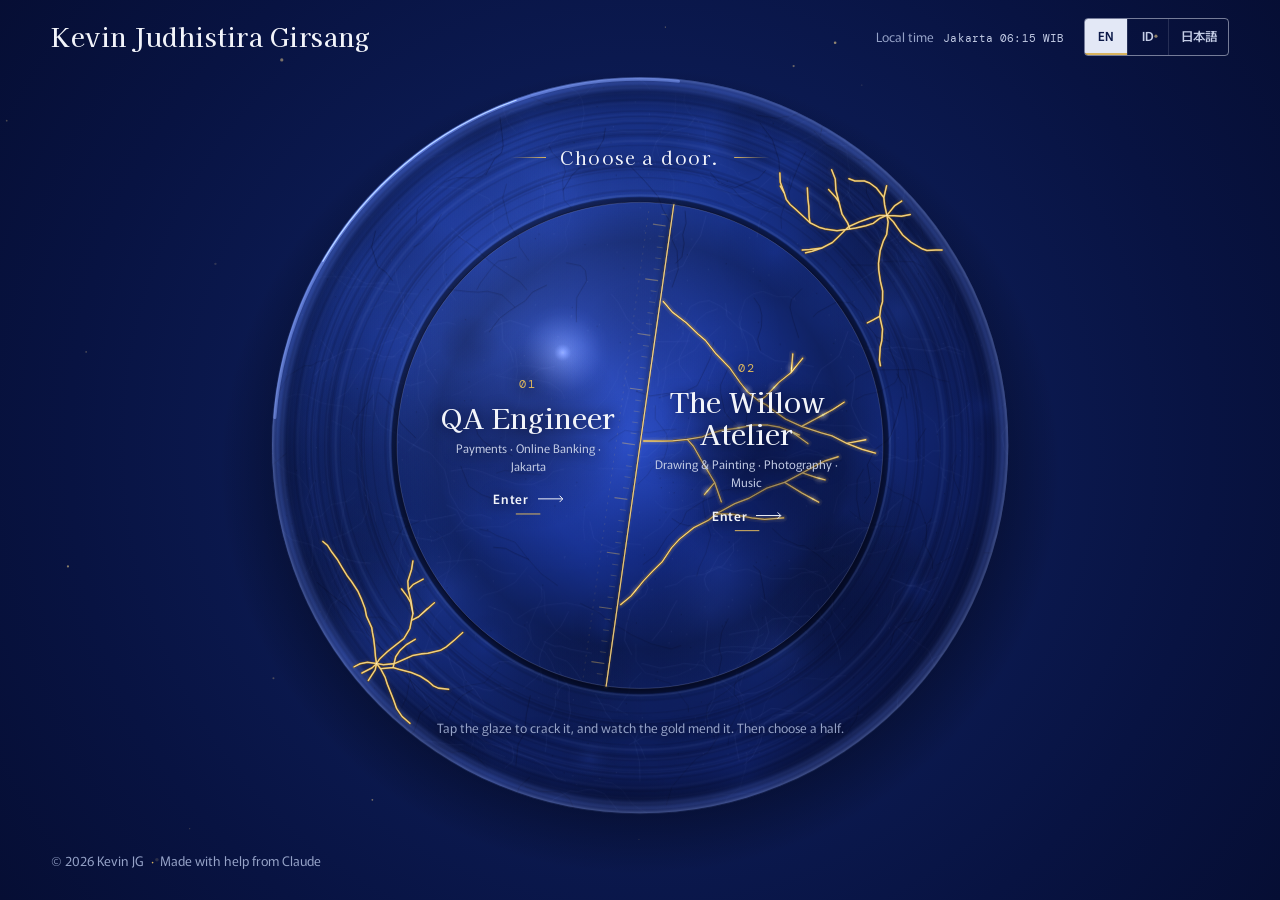
==== commit b2b0f167: "Redesign: kintsugi, navy glazed ceramics mended with gold The gate is a glazed plate whose broken we" ====
--- a/index.html
+++ b/index.html
@@ -33,20 +33,20 @@
 
   <link rel="preconnect" href="https://fonts.googleapis.com">
   <link rel="preconnect" href="https://fonts.gstatic.com" crossorigin>
-  <link rel="stylesheet" href="https://fonts.googleapis.com/css2?family=IBM+Plex+Mono:wght@400;500&family=Shippori+Mincho+B1:wght@500;600;700;800&family=Zen+Kaku+Gothic+New:wght@400;500;700&display=swap">
+  <link rel="stylesheet" href="https://fonts.googleapis.com/css2?family=Kaisei+Decol:wght@400;500;700&family=Murecho:wght@300..700&family=DM+Mono:wght@400;500&display=swap">
   <link rel="stylesheet" href="css/base.css">
   <link rel="stylesheet" href="css/gate.css">
 
   <script src="js/i18n.js"></script>
   <script src="js/main.js" defer></script>
-  <script src="js/kami.js" defer></script>
+  <script src="js/kintsugi.js" defer></script>
   <script src="js/gate.js" defer></script>
 </head>
 <body class="gate">
-  <!-- one large sheet of navy washi, creased, lit by the pointer; drag the
-       folded corner to turn it back (js/kami.js, js/gate.js) -->
-  <canvas class="sheet" data-sheet aria-hidden="true"></canvas>
-  <div class="peel" data-peel aria-hidden="true"></div>
+  <!-- a navy glazed plate fills the stage (js/gate.js): the light follows the
+       pointer, a tap on the glaze cracks it and gold flows in to mend it.
+       Its inner well is broken in two, and the two halves are the doors. -->
+  <canvas class="g-canvas" data-plate aria-hidden="true"></canvas>
 
   <header class="g-top">
     <div class="g-id" data-testid="station-sign">
@@ -65,67 +65,39 @@
   <main class="g-main" id="main">
     <p class="g-intro" data-i18n="gate.intro">Choose a door.</p>
 
-    <!-- Two folded panels are the doors. Hover (or focus) half-opens the
-         gatefold on its creases; click and it opens flat and you go through. -->
-    <nav class="g-doors" aria-label="Doors" data-i18n-attr="aria-label:gate.doors" data-gate data-testid="gate-doors">
-      <a class="door door--qa" href="qa/" data-door data-tone="light" data-testid="door-qa" draggable="false">
-        <span class="door__frame" aria-hidden="true">
-          <span class="door__inside">
-            <svg class="ledger" viewBox="0 0 200 250" preserveAspectRatio="xMidYMid meet" focusable="false">
-              <text class="ledger__head" x="24" y="40">検査表</text>
-              <path class="ledger__rule" d="M24 52H176"/>
-              <g class="ledger__rows">
-                <path d="M24 80H150M24 110H138M24 140H156M24 170H128M24 200H146"/>
-              </g>
-              <g class="ledger__ticks">
-                <path style="--i:0" d="M160 74l4 5 9-11"/><path style="--i:1" d="M160 104l4 5 9-11"/><path style="--i:2" d="M160 134l4 5 9-11"/><path style="--i:3" d="M160 164l4 5 9-11"/><path style="--i:4" d="M160 194l4 5 9-11"/>
-              </g>
-              <g class="ledger__stamp"><rect x="132" y="210" width="40" height="28" rx="2"/><text x="152" y="230">合格</text></g>
-            </svg>
+    <!-- The well of the plate, broken in two. Each half is a link; its hit
+         area is the half itself (the svg path), not the square box. -->
+    <nav class="g-plate" aria-label="Doors" data-i18n-attr="aria-label:gate.doors" data-gate data-testid="gate-doors">
+      <a class="shard shard--qa" href="qa/" data-door data-tone="light" data-testid="door-qa" draggable="false">
+        <span class="shard__lift">
+          <svg class="shard__hit" viewBox="0 0 1000 1000" preserveAspectRatio="none" aria-hidden="true" focusable="false">
+            <path class="shard__wide" d="M569.6 4.9A500 500 0 0 0 430.4 995.1Z"/>
+            <path class="shard__tall" d="M2.7 552.3A500 500 0 0 1 997.3 447.7Z"/>
+          </svg>
+          <span class="shard__label">
+            <span class="shard__no mono" aria-hidden="true">01</span>
+            <span class="shard__title" data-i18n="gate.qa">QA Engineer</span>
+            <span class="shard__sub" data-i18n="qa.hero.sub">Payments · Online Banking · Jakarta</span>
+            <span class="shard__cta"><span data-i18n="gate.enter">Enter</span><svg class="arrow" viewBox="0 0 32 10" aria-hidden="true" focusable="false"><path d="M0 5h31M27 1l4 4-4 4" fill="none" stroke="currentColor" stroke-width="1.25"/></svg></span>
           </span>
-          <span class="door__leaf door__leaf--l"><span class="door__face"><b>品</b><b>質</b></span><span class="door__back"></span></span>
-          <span class="door__leaf door__leaf--r"><span class="door__face"><b>保</b><b>証</b></span><span class="door__back"></span></span>
-        </span>
-        <span class="door__label">
-          <span class="door__no mono" aria-hidden="true">01</span>
-          <span class="door__title" data-i18n="gate.qa">QA Engineer</span>
-          <span class="door__sub" data-i18n="qa.hero.sub">Payments · Online Banking · Jakarta</span>
-          <span class="door__cta"><span data-i18n="gate.enter">Enter</span><svg class="arrow" viewBox="0 0 32 10" aria-hidden="true" focusable="false"><path d="M0 5h31M27 1l4 4-4 4" fill="none" stroke="currentColor" stroke-width="1.5"/></svg></span>
         </span>
       </a>
-      <a class="door door--art" href="art/" data-door data-tone="dark" data-testid="door-art" draggable="false">
-        <span class="door__frame" aria-hidden="true">
-          <span class="door__inside">
-            <svg class="nightfold" viewBox="0 0 200 250" preserveAspectRatio="xMidYMid slice" focusable="false">
-              <g class="nightfold__stars"><circle cx="30" cy="40" r="1.2"/><circle cx="160" cy="30" r="1"/><circle cx="120" cy="70" r="1.4"/><circle cx="50" cy="120" r="1"/><circle cx="175" cy="110" r="1.2"/><circle cx="20" cy="190" r="1.1"/><circle cx="150" cy="200" r="1"/><circle cx="90" cy="28" r="0.9"/></g>
-              <circle class="nightfold__moon" cx="150" cy="58" r="20"/>
-              <path class="nightfold__hill" d="M0 250V214L52 188L96 206L150 180L200 200V250Z"/>
-              <path class="nightfold__hill2" d="M52 188L96 206L74 250H34Z"/>
-              <g transform="translate(100 140)"><g class="crane">
-                <g class="crane__body">
-                  <polygon class="f1" points="-44,-2 -18,4 -10,14"/>
-                  <polygon class="f2" points="-44,-2 -50,6 -40,2"/>
-                  <polygon class="f3" points="38,-30 14,4 22,10"/>
-                  <polygon class="f1" points="-18,4 22,10 0,20"/>
-                  <polygon class="f2" points="-18,4 14,4 22,10"/>
-                </g>
-                <g class="crane__wing crane__wing--back"><polygon class="f4" points="-8,4 14,4 2,-52"/></g>
-                <g class="crane__wing crane__wing--front"><polygon class="f5" points="-14,6 10,6 -10,-50"/><polygon class="f6" points="-14,6 -2,6 -10,-50"/></g>
-              </g></g>
-            </svg>
+      <a class="shard shard--art" href="art/" data-door data-tone="dark" data-testid="door-art" draggable="false">
+        <span class="shard__lift">
+          <svg class="shard__hit" viewBox="0 0 1000 1000" preserveAspectRatio="none" aria-hidden="true" focusable="false">
+            <path class="shard__wide" d="M569.6 4.9A500 500 0 0 1 430.4 995.1Z"/>
+            <path class="shard__tall" d="M2.7 552.3A500 500 0 0 0 997.3 447.7Z"/>
+          </svg>
+          <span class="shard__label">
+            <span class="shard__no mono" aria-hidden="true">02</span>
+            <span class="shard__title" translate="no" data-i18n="gate.art">The Willow Atelier</span>
+            <span class="shard__sub"><span data-i18n="art.painting.title">Drawing &amp; Painting</span><span aria-hidden="true"> · </span><span data-i18n="art.photo.title">Photography</span><span aria-hidden="true"> · </span><span data-i18n="art.music.title">Music</span></span>
+            <span class="shard__cta"><span data-i18n="gate.enter">Enter</span><svg class="arrow" viewBox="0 0 32 10" aria-hidden="true" focusable="false"><path d="M0 5h31M27 1l4 4-4 4" fill="none" stroke="currentColor" stroke-width="1.25"/></svg></span>
           </span>
-          <span class="door__leaf door__leaf--l"><span class="door__face"><b>ア</b><b>ト</b></span><span class="door__back"></span></span>
-          <span class="door__leaf door__leaf--r"><span class="door__face"><b>リ</b><b>エ</b></span><span class="door__back"></span></span>
-        </span>
-        <span class="door__label">
-          <span class="door__no mono" aria-hidden="true">02</span>
-          <span class="door__title" translate="no" data-i18n="gate.art">The Willow Atelier</span>
-          <span class="door__sub"><span data-i18n="art.painting.title">Drawing &amp; Painting</span><span aria-hidden="true"> · </span><span data-i18n="art.photo.title">Photography</span><span aria-hidden="true"> · </span><span data-i18n="art.music.title">Music</span></span>
-          <span class="door__cta"><span data-i18n="gate.enter">Enter</span><svg class="arrow" viewBox="0 0 32 10" aria-hidden="true" focusable="false"><path d="M0 5h31M27 1l4 4-4 4" fill="none" stroke="currentColor" stroke-width="1.5"/></svg></span>
         </span>
       </a>
     </nav>
-    <p class="g-hint" data-i18n="gate.hint">Move the light across the paper. Hover a door to unfold it. Drag the folded corner.</p>
+    <p class="g-hint" data-i18n="gate.hint">Tap the glaze to crack it, and watch the gold mend it. Then choose a half.</p>
   </main>
 
   <footer class="credit" data-testid="site-footer">
--- a/css/base.css
+++ b/css/base.css
@@ -1,60 +1,109 @@
 /* ==========================================================================
-   折り紙 orikami: a world made of folded paper, in navy and white washi.
-   Shared: tokens, type, the header and language switcher, buttons, sections,
-   the footer, the viewer, reveals (a fold opening) and the page change
-   (a sheet folding over the screen).
+   Base: tokens, type, shared chrome (header, switcher, footer), motion.
+   Every page loads this first.
+
+   The world is kintsugi (金継ぎ): navy glazed ceramics mended with gold.
+   Deep ruri glaze with pooling and a fine crackle; gold only ever as thin
+   seams and highlights, never as a field. Things break here, and are
+   mended, and are more beautiful for it. Kaisei Decol for display, Murecho
+   for text in every language, DM Mono for small facts.
    ========================================================================== */
 
 :root {
-  /* navy washi, from the table under the sheet to its lit face */
-  --deep: #060d2c;
+  /* the glaze, from the pale rim to the deep pool */
+  --ai-1: #d3dcf2;
+  --ai-2: #8ea4e0;
+  --ai-3: #2449d8;
+  --ai-4: #17318f;
+  --ai-5: #0c1b4d;
+
+  --royal: var(--ai-3);
+  --royal-2: var(--ai-4);
+  --royal-soft: var(--ai-2);
+
+  /* gold: lines and highlights only */
+  --gold: #d9b45e;
+  --gold-hi: #f6e2a8;
+  --gold-lo: #a07a2c;
+  --gold-ink: #8a6420;     /* gold dark enough to read on porcelain */
+
+  --porcelain: #f1f3f7;
+  --porcelain-2: #fafbfd;
+  --ink: var(--ai-5);
+  --ink-2: #26345e;
+  --grey: #57627f;
   --night: #0b1848;
-  --ink: #0c1b4d;
-  --washi: #14265f;
-  --washi-hi: #1e3479;
-  --royal: #2449d8;
-  --royal-hi: #5b7cff;
-  /* white kami */
-  --kami: #f8f7f2;
-  --kami-2: #eeede6;
-  --kami-3: #dfe0dc;
-  --mist: #aebbe6;
-  /* the one warm thing: a seal stamp */
-  --shu: #c23b26;
-
-  --text: var(--ink);
-  --text-soft: #46527a;
-  --bg: var(--kami);
-  --rule: rgba(12, 27, 77, 0.14);
-  --crease: rgba(12, 27, 77, 0.05);
-
-  --display: "Shippori Mincho B1", "Zen Old Mincho", "Hiragino Mincho ProN", serif;
-  --sans: "Zen Kaku Gothic New", "Hiragino Sans", system-ui, sans-serif;
-  --mono: "IBM Plex Mono", ui-monospace, monospace;
+  --night-2: #112263;
+  --night-3: #060d2e;
+
+  /* light pages (QA): porcelain */
+  --bg: var(--porcelain);
+  --bg-raised: var(--porcelain-2);
+  --fg: var(--ink-2);
+  --fg-strong: var(--ink);
+  --muted: var(--grey);
+  --key: var(--ink);
+  --line: rgba(12, 27, 77, 0.12);
+  --line-strong: rgba(12, 27, 77, 0.55);
+  --accent: var(--ink);
+  --accent-text: var(--royal);
+  --accent-fg: #fff;
+  --focus: var(--royal);
+  --seam: var(--gold-ink);
+
+  --font: "Murecho", system-ui, -apple-system, "Segoe UI", "Hiragino Sans", "Yu Gothic", sans-serif;
+  --font-display: "Kaisei Decol", "Hiragino Mincho ProN", "Yu Mincho", serif;
+  --font-mono: "DM Mono", ui-monospace, "SFMono-Regular", Menlo, monospace;
+  --font-jp: "Kaisei Decol", "Hiragino Mincho ProN", "Yu Mincho", serif;
+
+  /* ceramic shapes: soft but not round; pressables are lozenges */
+  --radius: 4px;
+  --radius-box: 6px;
+  --rule: 1px;
 
   --ease: cubic-bezier(0.65, 0, 0.35, 1);
   --ease-out: cubic-bezier(0.16, 1, 0.3, 1);
-  --fold: cubic-bezier(0.55, 0.05, 0.25, 1);
-
-  --wrap: 76rem;
-  --gutter: clamp(1rem, 4vw, 3rem);
-  --top-h: 4rem;
-}
-
+  --ease-back: cubic-bezier(0.34, 1.4, 0.64, 1);
+
+  --gutter: clamp(1rem, 4vw, 3.5rem);
+  --section-space: clamp(5rem, 10vw, 9rem);
+}
+
+/* the gate, the atelier, the worlds and the 404: glaze at night */
 .theme-dark {
-  --text: #eef1fb;
-  --text-soft: var(--mist);
   --bg: var(--night);
-  --rule: rgba(174, 187, 230, 0.2);
-  --crease: rgba(174, 187, 230, 0.06);
+  --bg-raised: var(--night-2);
+  --fg: #c4cde6;
+  --fg-strong: #f2f4fa;
+  --muted: #96a3c8;
+  --key: #e3e8f6;
+  --line: rgba(227, 232, 246, 0.14);
+  --line-strong: rgba(227, 232, 246, 0.5);
+  --accent: var(--royal);
+  --accent-text: var(--royal-soft);
+  --accent-fg: #fff;
+  --focus: var(--gold-hi);
+  --seam: var(--gold);
 }
 
 .theme-light {
-  --text: var(--ink);
-  --text-soft: #46527a;
-  --bg: var(--kami);
-  --rule: rgba(12, 27, 77, 0.14);
-}
+  --bg: var(--porcelain);
+  --bg-raised: var(--porcelain-2);
+  --fg: var(--ink-2);
+  --fg-strong: var(--ink);
+  --muted: var(--grey);
+  --key: var(--ink);
+  --line: rgba(12, 27, 77, 0.12);
+  --line-strong: rgba(12, 27, 77, 0.55);
+  --accent: var(--ink);
+  --accent-text: var(--royal);
+  --focus: var(--royal);
+  --seam: var(--gold-ink);
+}
+
+/* --------------------------------------------------------------------------
+   Reset
+   -------------------------------------------------------------------------- */
 
 *,
 *::before,
@@ -63,61 +112,32 @@
 }
 
 html {
+  overflow-x: clip;
+  font-synthesis: none;
+  background: var(--bg);
+  color: var(--fg);
   -webkit-text-size-adjust: 100%;
   text-size-adjust: 100%;
   scroll-behavior: smooth;
-  scroll-padding-top: calc(var(--top-h) + 1rem);
-  background: var(--bg);
+  scrollbar-color: var(--line-strong) var(--bg);
 }
 
 body {
   margin: 0;
   min-height: 100vh;
+  min-height: 100dvh;
+  background-color: var(--bg);
+  font-family: var(--font);
+  font-weight: 400;
+  font-size: clamp(1rem, 0.97rem + 0.15vw, 1.0625rem);
+  line-height: 1.7;
+  letter-spacing: 0;
   overflow-x: clip;
-  background: var(--bg);
-  color: var(--text);
-  font-family: var(--sans);
-  font-size: 1.0625rem;
-  line-height: 1.7;
   -webkit-font-smoothing: antialiased;
   -moz-osx-font-smoothing: grayscale;
 }
 
-.js body {
-  animation: page-in 0.6s var(--ease-out) both;
-}
-
-@keyframes page-in {
-  from {
-    opacity: 0;
-  }
-}
-
-img,
-svg {
-  display: block;
-  max-width: 100%;
-}
-
-a {
-  color: inherit;
-}
-
-button {
-  font: inherit;
-  color: inherit;
-}
-
-h1,
-h2,
-h3,
-h4,
-p,
-ul,
-ol,
-dl,
-dd,
-figure {
+h1, h2, h3, h4, p, ul, ol, dl, dd, figure {
   margin: 0;
 }
 
@@ -127,14 +147,25 @@
   list-style: none;
 }
 
-:focus-visible {
-  outline: 2px solid var(--royal);
-  outline-offset: 3px;
-  border-radius: 2px;
-}
-
-.theme-dark :focus-visible {
-  outline-color: var(--royal-hi);
+img,
+svg,
+canvas {
+  display: block;
+  max-width: 100%;
+}
+
+img {
+  height: auto;
+}
+
+a {
+  color: inherit;
+  text-decoration: none;
+}
+
+button {
+  font: inherit;
+  color: inherit;
 }
 
 ::selection {
@@ -142,561 +173,667 @@
   color: #fff;
 }
 
+:focus-visible {
+  outline: 2px solid var(--focus);
+  outline-offset: 3px;
+  border-radius: var(--radius);
+}
+
+h1, h2, h3, h4 {
+  font-weight: 500;
+  text-wrap: balance;
+}
+
+:lang(ja) {
+  line-break: strict;
+}
+
+html[lang="ja"] body {
+  line-height: 1.9;
+  letter-spacing: 0.02em;
+}
+
+html[lang="ja"] :is(h1, h2, h3, h4) {
+  letter-spacing: 0.02em;
+  word-break: keep-all;
+  word-break: auto-phrase;
+  overflow-wrap: anywhere;
+}
+
+/* --------------------------------------------------------------------------
+   Helpers
+   -------------------------------------------------------------------------- */
+
+.sr-only {
+  position: absolute !important;
+  width: 1px;
+  height: 1px;
+  padding: 0;
+  margin: -1px;
+  overflow: hidden;
+  clip: rect(0 0 0 0);
+  white-space: nowrap;
+  border: 0;
+}
+
+.wrap {
+  width: min(100% - 2 * var(--gutter), 84rem);
+  margin-inline: auto;
+}
+
 .mono {
-  font-family: var(--mono);
-  font-feature-settings: "zero" 0;
-}
-
-[lang="ja"] {
-  font-feature-settings: "palt";
-}
-
-.wrap {
-  width: 100%;
-  max-width: var(--wrap);
-  margin-inline: auto;
-  padding-inline: var(--gutter);
-}
-
-/* placeholders: muted, dotted underline */
+  font-family: var(--font-mono);
+  font-size: 0.84em;
+  letter-spacing: 0.01em;
+  font-variant-numeric: tabular-nums;
+}
+
+/* Anything still waiting for real content. */
 .ph {
-  opacity: 0.72;
-  text-decoration: underline dotted;
-  text-decoration-thickness: 1px;
-  text-underline-offset: 0.3em;
+  color: var(--muted);
 }
 
 .skip-link {
   position: fixed;
   top: 0.75rem;
-  left: 0.75rem;
-  z-index: 300;
-  padding: 0.6rem 1rem;
+  left: var(--gutter);
+  z-index: 200;
+  padding: 0.6rem 1.1rem;
+  border-radius: var(--radius);
   background: var(--ink);
   color: #fff;
   font-weight: 500;
-  text-decoration: none;
-  transform: translateY(-200%);
+  box-shadow: inset 0 -1px 0 var(--gold);
+  transform: translateY(-160%);
+  transition: transform 0.4s var(--ease);
 }
 
 .skip-link:focus {
   transform: none;
 }
 
-/* ------------------------------------------------------------ header */
+/* a gold seam: a thin hairline that catches light. Used as a rule. */
+.seam {
+  display: block;
+  height: 1px;
+  background: linear-gradient(90deg, transparent, var(--seam) 12%, var(--gold-hi) 50%, var(--seam) 88%, transparent);
+}
+
+/* --------------------------------------------------------------------------
+   Header
+   -------------------------------------------------------------------------- */
 
 .topbar {
   position: relative;
-  z-index: 60;
+  z-index: 40;
   display: flex;
   align-items: center;
-  gap: 1.5rem;
-  min-height: var(--top-h);
+  gap: 1rem 1.5rem;
+  min-height: 4rem;
   padding: 0.6rem var(--gutter);
 }
 
 .topbar--sticky {
   position: sticky;
   top: 0;
-  background: color-mix(in srgb, var(--bg) 92%, transparent);
+  background-color: color-mix(in srgb, var(--bg) 92%, transparent);
   -webkit-backdrop-filter: blur(10px);
   backdrop-filter: blur(10px);
-}
-
-/* the header's lower edge is a crease: a dark hairline over a light one */
-.topbar--sticky::after {
+  box-shadow: 0 1px 0 var(--line);
+}
+
+.topbar__end {
+  margin-left: auto;
+  display: flex;
+  align-items: center;
+}
+
+.back-link {
+  display: inline-flex;
+  align-items: center;
+  gap: 0.6rem;
+  min-height: 44px;
+  font-size: 0.9rem;
+  font-weight: 500;
+  color: var(--fg-strong);
+  white-space: nowrap;
+}
+
+.back-link__arrow {
+  width: 1.4rem;
+  height: 0.6rem;
+  flex: none;
+  transition: transform 0.4s var(--ease-out);
+}
+
+.back-link:hover .back-link__arrow {
+  transform: translateX(-0.3rem);
+}
+
+.back-link__short {
+  display: none;
+}
+
+@media (max-width: 719.98px) {
+  .topbar {
+    gap: 0.5rem;
+  }
+
+  .back-link__full {
+    display: none;
+  }
+
+  .back-link__short {
+    display: inline;
+  }
+}
+
+/* --------------------------------------------------------------------------
+   Section nav
+   -------------------------------------------------------------------------- */
+
+.nav {
+  display: flex;
+  align-items: center;
+}
+
+.nav__list {
+  display: flex;
+  align-items: center;
+  gap: 0.25rem;
+}
+
+.nav__link {
+  position: relative;
+  display: inline-flex;
+  padding: 0.45rem 0.8rem;
+  font-size: 0.88rem;
+  font-weight: 500;
+  color: var(--muted);
+  white-space: nowrap;
+  transition: color 0.25s var(--ease);
+}
+
+/* the current section gets a seam under it */
+.nav__link::after {
+  content: "";
+  position: absolute;
+  left: 0.8rem;
+  right: 0.8rem;
+  bottom: 0.2rem;
+  height: 1px;
+  background: var(--seam);
+  transform: scaleX(0);
+  transform-origin: left;
+  transition: transform 0.45s var(--ease-out);
+}
+
+.nav__link:hover {
+  color: var(--fg-strong);
+}
+
+.nav__link[aria-current="true"] {
+  color: var(--fg-strong);
+}
+
+.nav__link[aria-current="true"]::after,
+.nav__link:hover::after {
+  transform: none;
+}
+
+.nav__toggle {
+  display: none;
+  position: relative;
+  width: 44px;
+  height: 44px;
+  padding: 0;
+  border: 0;
+  background: none;
+  cursor: pointer;
+}
+
+.nav__toggle-lines,
+.nav__toggle-lines::before {
+  position: absolute;
+  left: 50%;
+  width: 1.25rem;
+  height: 1.5px;
+  background: var(--fg-strong);
+  transition: transform 0.4s var(--ease-out), top 0.4s var(--ease-out);
+}
+
+.nav__toggle-lines {
+  top: 45%;
+  transform: translateX(-50%);
+}
+
+.nav__toggle-lines::before {
+  content: "";
+  top: 0.4rem;
+  left: 0;
+  transform: none;
+}
+
+.nav__toggle[aria-expanded="true"] .nav__toggle-lines {
+  transform: translateX(-50%) translateY(0.2rem) rotate(45deg);
+}
+
+.nav__toggle[aria-expanded="true"] .nav__toggle-lines::before {
+  top: 0;
+  transform: rotate(-90deg);
+}
+
+@media (max-width: 1079.98px) {
+  .nav {
+    order: 2;
+  }
+
+  .nav__toggle {
+    display: block;
+  }
+
+  .nav__list {
+    position: absolute;
+    top: 100%;
+    left: 0;
+    right: 0;
+    flex-direction: column;
+    align-items: stretch;
+    gap: 0;
+    padding: 0.25rem var(--gutter) 1.25rem;
+    background: var(--bg);
+    box-shadow: 0 1px 0 var(--seam);
+    clip-path: inset(0 0 100% 0);
+    visibility: hidden;
+    transition: clip-path 0.45s var(--ease-out), visibility 0s 0.45s;
+  }
+
+  .nav.is-open .nav__list {
+    clip-path: inset(0 0 -40px 0);
+    visibility: visible;
+    transition: clip-path 0.45s var(--ease-out), visibility 0s;
+  }
+
+  .nav__list li + li {
+    border-top: 1px solid var(--line);
+  }
+
+  .nav__link {
+    display: flex;
+    padding: 0.95rem 0;
+    font-size: 1.1rem;
+    color: var(--fg-strong);
+  }
+
+  .nav__link::after {
+    display: none;
+  }
+
+  .nav__link[aria-current="true"] {
+    color: var(--accent-text);
+  }
+
+  html:not(.js) .nav__toggle {
+    display: none;
+  }
+
+  html:not(.js) .nav__list {
+    position: static;
+    flex-direction: row;
+    flex-wrap: wrap;
+    padding: 0;
+    box-shadow: none;
+    background: none;
+    clip-path: none;
+    visibility: visible;
+  }
+
+  html:not(.js) .nav__list li + li {
+    border-top: 0;
+  }
+}
+
+@media (min-width: 1080px) {
+  .nav {
+    margin-left: auto;
+  }
+
+  .nav ~ .topbar__end {
+    margin-left: clamp(1rem, 2vw, 1.75rem);
+  }
+}
+
+/* --------------------------------------------------------------------------
+   Language switcher: three tiles joined by hairlines
+   -------------------------------------------------------------------------- */
+
+.lang {
+  display: flex;
+  align-items: center;
+  border: 1px solid var(--line-strong);
+  border-radius: var(--radius);
+  overflow: hidden;
+}
+
+.lang__opt {
+  position: relative;
+  min-width: 2.6rem;
+  min-height: 36px;
+  padding: 0 0.7rem;
+  border: 0;
+  background: transparent;
+  font-family: var(--font);
+  font-size: 0.78rem;
+  font-weight: 500;
+  color: var(--fg);
+  white-space: nowrap;
+  cursor: pointer;
+  transition: background-color 0.25s var(--ease), color 0.25s var(--ease);
+}
+
+.lang__opt + .lang__opt {
+  border-left: 1px solid var(--line);
+}
+
+.lang__opt:hover {
+  color: var(--fg-strong);
+}
+
+.lang__opt[aria-pressed="true"] {
+  background: var(--key);
+  color: var(--bg);
+}
+
+/* the chosen one has a gold seam along its foot */
+.lang__opt[aria-pressed="true"]::after {
   content: "";
   position: absolute;
   left: 0;
   right: 0;
   bottom: 0;
   height: 2px;
-  background: linear-gradient(var(--rule) 0 1px, rgba(255, 255, 255, 0.5) 1px 2px);
-  pointer-events: none;
-}
-
-.theme-dark .topbar--sticky::after {
-  background: linear-gradient(rgba(0, 0, 0, 0.35) 0 1px, rgba(174, 187, 230, 0.12) 1px 2px);
-}
-
-.topbar__end {
-  margin-left: auto;
-  display: flex;
-  align-items: center;
-  gap: 1rem;
-}
-
-.back-link {
-  display: inline-flex;
-  align-items: center;
-  gap: 0.6rem;
-  min-height: 2.75rem;
-  font-size: 0.9375rem;
-  font-weight: 500;
-  text-decoration: none;
-  white-space: nowrap;
-}
-
-.back-link__arrow {
-  width: 1.6rem;
-  transition: transform 0.35s var(--ease-out);
-}
-
-.back-link:hover .back-link__arrow {
-  transform: translateX(-4px);
-}
-
-.back-link__short {
-  display: none;
-}
-
-.nav {
-  position: relative;
-  margin-left: auto;
-}
-
-.nav__list {
-  display: flex;
-  gap: 0.25rem;
-}
-
-.nav__link {
-  position: relative;
-  display: inline-flex;
-  align-items: center;
-  min-height: 2.75rem;
-  padding: 0 0.85rem;
-  font-size: 0.9375rem;
-  text-decoration: none;
-  color: var(--text-soft);
-  transition: color 0.25s;
-}
-
-.nav__link::after {
-  content: "";
-  position: absolute;
-  left: 0.85rem;
-  right: 0.85rem;
-  bottom: 0.55rem;
-  height: 1px;
-  background: currentColor;
-  transform: scaleX(0);
-  transform-origin: left;
-  transition: transform 0.4s var(--ease-out);
-}
-
-.nav__link:hover,
-.nav__link[aria-current="true"] {
-  color: var(--text);
-}
-
-.nav__link:hover::after,
-.nav__link[aria-current="true"]::after {
-  transform: none;
-}
-
-.nav__toggle {
-  display: none;
-  width: 2.75rem;
-  height: 2.75rem;
-  padding: 0;
-  border: 1px solid var(--rule);
-  background: transparent;
-  cursor: pointer;
-}
-
-.nav__toggle-lines,
-.nav__toggle-lines::before,
-.nav__toggle-lines::after {
-  display: block;
-  width: 1.1rem;
-  height: 1.5px;
-  margin: auto;
-  background: currentColor;
-  transition: transform 0.3s var(--ease);
-}
-
-.nav__toggle-lines {
-  position: relative;
-}
-
-.nav__toggle-lines::before,
-.nav__toggle-lines::after {
-  content: "";
-  position: absolute;
-  left: 0;
-}
-
-.nav__toggle-lines::before {
-  top: -6px;
-}
-
-.nav__toggle-lines::after {
-  top: 6px;
-}
-
-.nav.is-open .nav__toggle-lines {
-  background: transparent;
-}
-
-.nav.is-open .nav__toggle-lines::before {
-  transform: translateY(6px) rotate(45deg);
-}
-
-.nav.is-open .nav__toggle-lines::after {
-  transform: translateY(-6px) rotate(-45deg);
-}
-
-/* language switcher: three folded tabs */
-.lang {
-  display: inline-flex;
-  border: 1px solid var(--rule);
-  background: color-mix(in srgb, var(--bg) 80%, transparent);
-}
-
-.lang__opt {
-  min-width: 2.75rem;
-  min-height: 2.5rem;
-  padding: 0 0.7rem;
-  border: 0;
-  background: transparent;
-  font-family: var(--mono);
-  font-size: 0.8125rem;
-  letter-spacing: 0.02em;
-  white-space: nowrap;
-  color: var(--text-soft);
-  cursor: pointer;
-  transition: color 0.2s, background-color 0.2s;
-}
-
-.lang__opt[lang="ja"] {
-  font-family: var(--sans);
-}
-
-.lang__opt:hover {
-  color: var(--text);
-}
-
-.lang__opt[aria-pressed="true"] {
-  background: var(--ink);
-  color: #fff;
-  clip-path: polygon(0 0, calc(100% - 7px) 0, 100% 7px, 100% 100%, 0 100%);
-}
-
-.theme-dark .lang__opt[aria-pressed="true"] {
-  background: var(--kami);
-  color: var(--ink);
-}
-
-/* ------------------------------------------------------------ buttons */
-
-/* a paper button with one corner folded back */
+  background: var(--gold);
+}
+
+.lang__opt:focus-visible {
+  outline-offset: -3px;
+}
+
+@media (max-width: 719.98px) {
+  .lang__opt {
+    min-width: 2.3rem;
+    padding: 0 0.5rem;
+  }
+}
+
+/* --------------------------------------------------------------------------
+   Buttons
+   -------------------------------------------------------------------------- */
+
 .btn {
   position: relative;
   display: inline-flex;
   align-items: center;
+  justify-content: center;
   gap: 0.75rem;
   min-height: 3rem;
   padding: 0.7rem 1.4rem;
   border: 0;
-  background: var(--ink);
-  color: #fff;
+  border-radius: var(--radius);
+  background: var(--accent);
+  color: var(--accent-fg);
+  font-family: var(--font);
+  font-size: 0.95rem;
   font-weight: 500;
-  font-size: 0.9875rem;
-  text-decoration: none;
+  white-space: nowrap;
   cursor: pointer;
-  clip-path: polygon(0 0, calc(100% - 12px) 0, 100% 12px, 100% 100%, 0 100%);
-  transition: background-color 0.25s, transform 0.3s var(--ease-out);
-}
-
+  transition: background-color 0.25s var(--ease), transform 0.15s var(--ease), box-shadow 0.35s var(--ease);
+}
+
+/* a seam glints along the foot of a button on hover */
 .btn::after {
   content: "";
   position: absolute;
-  top: 0;
-  right: 0;
-  width: 12px;
-  height: 12px;
-  background: linear-gradient(225deg, transparent 50%, rgba(255, 255, 255, 0.45) 50%);
+  left: 0.6rem;
+  right: 0.6rem;
+  bottom: 0;
+  height: 1px;
+  background: linear-gradient(90deg, transparent, var(--gold-hi), transparent);
+  opacity: 0;
+  transform: scaleX(0.3);
+  transition: opacity 0.3s var(--ease), transform 0.5s var(--ease-out);
+}
+
+.btn:hover::after,
+.btn:focus-visible::after {
+  opacity: 1;
+  transform: none;
 }
 
 .btn:hover {
-  background: var(--royal);
-}
-
-.btn .arrow {
-  width: 1.6rem;
-  transition: transform 0.35s var(--ease-out);
-}
-
-.btn:hover .arrow {
-  transform: translateX(4px);
-}
-
-.btn--line {
+  background: var(--royal-2);
+}
+
+.btn:active {
+  transform: translateY(1px);
+}
+
+.btn--ghost {
   background: transparent;
-  color: var(--text);
-  box-shadow: inset 0 0 0 1px var(--text);
-}
-
-.btn--line:hover {
-  background: var(--ink);
-  color: #fff;
-}
-
-.theme-dark .btn {
-  background: var(--kami);
-  color: var(--ink);
-}
-
-.theme-dark .btn::after {
-  background: linear-gradient(225deg, transparent 50%, rgba(12, 27, 77, 0.25) 50%);
-}
-
-.theme-dark .btn:hover {
-  background: #fff;
-}
-
+  color: var(--fg-strong);
+  box-shadow: inset 0 0 0 1px var(--line-strong);
+}
+
+.btn--ghost:hover {
+  background: transparent;
+  box-shadow: inset 0 0 0 1px var(--fg-strong);
+}
+
+/* not ready yet: an outline, with a note on hover or focus */
 .btn.is-pending {
   cursor: not-allowed;
-  clip-path: none;
-  overflow: visible;
+  background: transparent;
+  color: var(--muted);
+  box-shadow: inset 0 0 0 1px var(--line-strong);
 }
 
 .btn.is-pending::after {
   display: none;
 }
 
-.btn.is-pending:hover {
-  background: var(--ink);
-}
-
-.theme-dark .btn.is-pending:hover {
-  background: var(--kami);
-}
-
 .btn.is-pending:hover .arrow {
   transform: none;
 }
 
-/* "still in progress": a little folded slip that drops under the button */
 .tip {
   position: absolute;
   left: 50%;
-  top: calc(100% + 0.55rem);
-  z-index: 5;
+  bottom: calc(100% + 0.6rem);
   padding: 0.35rem 0.7rem;
-  background: var(--kami);
-  color: var(--ink);
-  box-shadow: 0 6px 18px rgba(6, 13, 44, 0.18), inset 0 0 0 1px var(--rule);
-  font-size: 0.8125rem;
+  border-radius: var(--radius);
+  white-space: nowrap;
+  font-family: var(--font);
+  font-size: 0.8rem;
   font-weight: 500;
-  white-space: nowrap;
+  color: #fff;
+  background: var(--ai-5);
+  box-shadow: inset 0 -1px 0 var(--gold);
+  opacity: 0;
+  transform: translate(-50%, 0.3rem);
+  transition: opacity 0.25s var(--ease), transform 0.35s var(--ease-out);
   pointer-events: none;
-  opacity: 0;
-  transform: translateX(-50%) perspective(400px) rotateX(-70deg);
-  transform-origin: top;
-  transition: opacity 0.2s, transform 0.35s var(--ease-out);
+}
+
+.theme-dark .tip {
+  color: var(--ai-5);
+  background: #f2f4fa;
 }
 
 .is-pending:hover .tip,
 .is-pending:focus-visible .tip {
   opacity: 1;
-  transform: translateX(-50%);
+  transform: translate(-50%, 0);
 }
 
 .arrow {
   width: 1.6rem;
-  height: auto;
+  height: 0.55rem;
   flex: none;
-}
-
-/* ------------------------------------------------------------ sections */
+  transition: transform 0.4s var(--ease-out);
+}
+
+.btn:hover .arrow {
+  transform: translateX(0.25rem);
+}
+
+/* --------------------------------------------------------------------------
+   Sections: the head sits in a narrow left column, the content to its right
+   -------------------------------------------------------------------------- */
 
 .section {
+  padding-top: var(--section-space);
+  scroll-margin-top: 4rem;
+}
+
+.section > .wrap {
   position: relative;
-  padding-block: clamp(4rem, 9vw, 7.5rem);
-}
-
-.sec-head {
-  display: flex;
-  align-items: flex-end;
-  justify-content: space-between;
-  gap: 1.5rem;
-  margin-bottom: clamp(2rem, 4vw, 3rem);
-  padding-bottom: 1rem;
-  border-bottom: 1px solid var(--rule);
+  display: grid;
+  grid-template-columns: minmax(12rem, 3fr) minmax(0, 9fr);
+  column-gap: clamp(2rem, 5vw, 5rem);
+  align-items: start;
+  padding-top: 1.5rem;
+}
+
+/* the top rule of a section is a mend: a hairline with a short gold run */
+.section > .wrap::before {
+  content: "";
+  position: absolute;
+  top: 0;
+  left: 0;
+  right: 0;
+  height: 1px;
+  background:
+    linear-gradient(90deg, transparent 0 calc(25% - 3rem), var(--seam) calc(25% - 3rem) 25%, transparent 25%),
+    var(--line-strong);
+}
+
+.section > .wrap > * {
+  grid-column: 2;
+}
+
+.section > .wrap > .sec-head {
+  grid-column: 1;
+  grid-row: 1 / span 20;
+  position: sticky;
+  top: 5.5rem;
 }
 
 .section-title {
-  font-family: var(--display);
-  font-weight: 700;
-  font-size: clamp(2rem, 4.4vw, 3.25rem);
-  line-height: 1.1;
-  letter-spacing: -0.01em;
-}
-
+  font-family: var(--font-display);
+  font-size: clamp(1.6rem, 1.25rem + 1.1vw, 2.35rem);
+  font-weight: 500;
+  line-height: 1.25;
+  letter-spacing: 0;
+  color: var(--fg-strong);
+}
+
+/* the Japanese name of a section, set small with a gold tick before it */
 .sec-head__jp {
-  font-family: var(--display);
-  font-weight: 600;
-  font-size: 1rem;
+  display: inline-flex;
+  align-items: center;
+  gap: 0.6rem;
+  margin-top: 0.75rem;
+  font-family: var(--font-jp);
+  font-size: 0.85rem;
+  font-weight: 500;
+  line-height: 1.4;
   letter-spacing: 0.3em;
-  color: var(--text-soft);
-  writing-mode: vertical-rl;
-  line-height: 1;
-}
-
-/* ------------------------------------------------------------ footer */
+  white-space: nowrap;
+  color: var(--muted);
+}
+
+.sec-head__jp::before {
+  content: "";
+  width: 1.4rem;
+  height: 1px;
+  background: var(--seam);
+}
+
+@media (max-width: 879.98px) {
+  .section > .wrap {
+    grid-template-columns: 1fr;
+  }
+
+  .section > .wrap > *,
+  .section > .wrap > .sec-head {
+    grid-column: 1;
+  }
+
+  .section > .wrap > .sec-head {
+    grid-row: auto;
+    position: static;
+    display: flex;
+    align-items: baseline;
+    justify-content: space-between;
+    flex-wrap: wrap;
+    gap: 0.5rem 1rem;
+    margin-bottom: 2rem;
+  }
+
+  .sec-head__jp {
+    margin-top: 0;
+  }
+}
+
+/* --------------------------------------------------------------------------
+   Footer credit
+   -------------------------------------------------------------------------- */
 
 .credit {
   position: relative;
-  padding: 1.75rem var(--gutter) 2rem;
-  font-size: 0.8125rem;
-  color: var(--text-soft);
-  text-align: center;
-}
-
-.credit p {
-  display: flex;
-  flex-wrap: wrap;
-  justify-content: center;
-  gap: 0.25rem 0.6rem;
-}
-
-/* ------------------------------------------------------------ viewer */
-
-.viewer {
-  width: 100%;
-  max-width: none;
-  height: 100%;
-  max-height: none;
-  margin: 0;
-  padding: 0;
-  border: 0;
-  background: transparent;
-  color: #fff;
-}
-
-.viewer::backdrop {
-  background: rgba(6, 13, 44, 0.9);
-}
-
-.viewer__inner {
-  display: grid;
-  place-items: center;
-  height: 100%;
-  padding: 4rem var(--gutter);
-}
-
-.viewer__figure {
-  display: grid;
-  gap: 1rem;
-  max-width: min(90vw, 70rem);
-  padding: 0.75rem;
-  background: var(--kami);
-  color: var(--ink);
-  animation: viewer-unfold 0.5s var(--ease-out);
-  transform-origin: top;
-}
-
-.viewer.is-closing .viewer__figure {
-  animation: viewer-fold 0.34s var(--ease) forwards;
-}
-
-@keyframes viewer-unfold {
-  from {
-    opacity: 0;
-    transform: perspective(1200px) rotateX(-60deg);
-  }
-}
-
-@keyframes viewer-fold {
-  to {
-    opacity: 0;
-    transform: perspective(1200px) rotateX(-60deg);
-  }
-}
-
-.viewer__img {
-  max-height: 75vh;
-  width: auto;
-  margin: auto;
-}
-
-.viewer__caption {
-  display: flex;
-  justify-content: space-between;
-  gap: 1rem;
-  font-size: 0.9375rem;
-}
-
-.viewer__title {
-  font-family: var(--display);
-  font-weight: 700;
-}
-
-.viewer__meta {
-  color: var(--text-soft);
-}
-
-.viewer__close {
-  position: fixed;
-  top: 1rem;
-  right: 1rem;
-  width: 3rem;
-  height: 3rem;
-  border: 1px solid rgba(255, 255, 255, 0.4);
-  background: transparent;
-  cursor: pointer;
-}
-
-.viewer__close span::before,
-.viewer__close span::after {
-  content: "";
-  position: absolute;
-  inset: 50% 25% auto;
-  height: 1.5px;
-  background: #fff;
-  transform: rotate(45deg);
-}
-
-.viewer__close span::after {
-  transform: rotate(-45deg);
-}
-
-/* ------------------------------------------------------------ motion */
-
-/* page titles: the line comes up out of a crease */
+  padding: 1.5rem var(--gutter) 1.75rem;
+  font-size: 0.82rem;
+  color: var(--muted);
+}
+
+.credit__dot {
+  margin: 0 0.5em;
+  color: var(--seam);
+}
+
+/* a title arrives like glaze settling: it lifts in out of a blur */
 .unveil {
   display: block;
 }
 
 .js .unveil {
-  animation: unveil 1s var(--ease-out) 0.1s both;
+  animation: unveil 1.1s var(--ease-out) 0.25s both;
 }
 
 @keyframes unveil {
   from {
     opacity: 0;
-    transform: perspective(900px) rotateX(-55deg) translateY(0.3em);
-    transform-origin: 50% 100%;
-  }
-}
-
-/* reveals: each block unfolds from its top crease */
-.js [data-reveal] {
-  opacity: 0;
-  transform: perspective(1100px) rotateX(-28deg);
-  transform-origin: 50% 0;
-  transition: opacity 0.7s var(--ease-out), transform 1s var(--ease-out);
-  transition-delay: var(--delay, 0s);
-}
-
-.js [data-reveal].is-visible {
-  opacity: 1;
-  transform: none;
-}
-
-/* translation not settled yet: hold the page (failsafe after 2.5s) */
+    filter: blur(10px);
+    transform: translateY(0.35em);
+  }
+}
+
+/* --------------------------------------------------------------------------
+   Motion
+   -------------------------------------------------------------------------- */
+
+@keyframes page-in {
+  from {
+    opacity: 0;
+  }
+}
+
+.js body {
+  animation: page-in 0.5s var(--ease) both;
+}
+
+/* While a non-English page is being translated, hold the paint.
+   The animation is a failsafe in case the script never finishes. */
 @keyframes i18n-failsafe {
   to {
     visibility: visible;
@@ -708,51 +845,50 @@
   animation: i18n-failsafe 0s 2.5s forwards;
 }
 
-/* ------------------------------------------------------------ page change
-
-   A sheet in the next page's paper folds over the screen from the left
-   edge, like a page turned onto this one. The next page starts under the
-   same sheet and it folds away to the right. */
-
+/* Changing pages: the next page's glaze washes across this one, led by a
+   sweeping gold seam; the next page lets it run on and off the far side. */
 .veil {
   position: fixed;
   inset: 0;
   z-index: 150;
   pointer-events: none;
+  overflow: hidden;
 }
 
 .veil::before,
 html.is-arriving::before {
   content: "";
   position: fixed;
-  inset: 0;
+  top: 0;
+  bottom: 0;
+  left: -30vw;
+  width: 160vw;
   z-index: 150;
   pointer-events: none;
-  backface-visibility: hidden;
   background:
-    linear-gradient(128deg, transparent 0 49.85%, var(--veil-crease, rgba(0, 0, 0, 0.18)) 50%, transparent 50.15%),
-    linear-gradient(128deg, var(--veil-a, var(--washi)) 0 50%, var(--veil-b, var(--night)) 50% 100%);
-  box-shadow: 0 0 80px rgba(0, 0, 0, 0.35);
+    radial-gradient(60% 80% at 70% 40%, var(--veil-pool, rgba(36, 73, 216, 0.35)), transparent 70%),
+    var(--veil-glaze, var(--night));
+  /* the leading edge is a gold seam */
+  box-shadow:
+    inset -2px 0 0 var(--gold),
+    inset -6px 0 10px -4px rgba(246, 226, 168, 0.55);
+  transform: skewX(-14deg) translateX(-120%);
 }
 
 .veil[data-tone="light"],
 html.is-arriving[data-arrive="light"] {
-  --veil-a: #ffffff;
-  --veil-b: #ecebe4;
-  --veil-crease: rgba(12, 27, 77, 0.14);
+  --veil-glaze: #f1f3f7;
+  --veil-pool: rgba(36, 73, 216, 0.08);
 }
 
 .veil[data-tone="dark"],
 html.is-arriving[data-arrive="dark"] {
-  --veil-a: #1a2d6c;
-  --veil-b: #0b1848;
-  --veil-crease: rgba(0, 0, 0, 0.3);
+  --veil-glaze: #0b1848;
+  --veil-pool: rgba(36, 73, 216, 0.35);
 }
 
 .veil::before {
-  transform-origin: 0 50%;
-  transform: perspective(1800px) rotateY(-179deg);
-  transition: transform 0.75s var(--fold);
+  transition: transform 0.75s var(--ease);
 }
 
 html.is-leaving .veil {
@@ -760,107 +896,44 @@
 }
 
 html.is-leaving .veil::before {
-  transform: perspective(1800px) rotateY(0deg);
-}
-
-/* arriving: the sheet is already over the page; js/main.js folds it away
-   on the first frame. The long delay is only a failsafe. */
+  transform: skewX(-14deg) translateX(0);
+}
+
+/* arriving: the glaze is already across; js/main.js lets it run on when
+   the page can show. The long delay is only a failsafe. */
 html.is-arriving::before {
-  transform-origin: 100% 50%;
-  animation: sheet-away 0.8s var(--fold) 2.5s forwards;
+  transform: skewX(-14deg) translateX(0);
+  box-shadow:
+    inset 2px 0 0 var(--gold),
+    inset 6px 0 10px -4px rgba(246, 226, 168, 0.55);
+  animation: glaze-run 0.85s var(--ease) 2.5s forwards;
 }
 
 html.is-arriving.is-arrived::before {
   animation-delay: 0.06s;
 }
 
-@keyframes sheet-away {
+@keyframes glaze-run {
   to {
-    transform: perspective(1800px) rotateY(179deg);
-  }
-}
-
+    transform: skewX(-14deg) translateX(120%);
+  }
+}
+
+/* under the glaze the page is already there, so it does not fade in as well */
 .js.is-arriving body {
   animation: none;
 }
 
-/* ------------------------------------------------------------ small screens */
-
-@media (max-width: 860px) {
-  .nav {
-    order: 2;
-    margin-left: 0;
-  }
-
-  .topbar__end {
-    margin-left: auto;
-  }
-
-  .nav__toggle {
-    display: grid;
-    place-items: center;
-  }
-
-  .nav__list {
-    position: absolute;
-    top: calc(100% + 0.6rem);
-    right: 0;
-    flex-direction: column;
-    min-width: 13rem;
-    padding: 0.5rem;
-    background: var(--kami);
-    color: var(--ink);
-    box-shadow: 0 18px 40px rgba(6, 13, 44, 0.22), inset 0 0 0 1px rgba(12, 27, 77, 0.1);
-    transform-origin: top;
-    transform: perspective(700px) rotateX(-80deg);
-    opacity: 0;
-    visibility: hidden;
-    transition: transform 0.4s var(--ease-out), opacity 0.25s, visibility 0s 0.4s;
-  }
-
-  .nav.is-open .nav__list {
-    transform: none;
-    opacity: 1;
-    visibility: visible;
-    transition: transform 0.45s var(--ease-out), opacity 0.2s, visibility 0s;
-  }
-
-  .nav__list .nav__link {
-    width: 100%;
-    color: var(--text-soft);
-  }
-
-  .theme-dark .nav__list .nav__link {
-    color: #46527a;
-  }
-
-  .theme-dark .nav__list .nav__link:hover,
-  .theme-dark .nav__list .nav__link[aria-current="true"] {
-    color: var(--ink);
-  }
-
-  .topbar {
-    gap: 0.6rem;
-  }
-}
-
-@media (max-width: 560px) {
-  .back-link__full {
-    display: none;
-  }
-
-  .back-link__short {
-    display: inline;
-  }
-
-  .lang__opt {
-    min-width: 2.5rem;
-    padding: 0 0.5rem;
-  }
-
-  .sec-head__jp {
-    font-size: 0.875rem;
-  }
+.js [data-reveal] {
+  opacity: 0;
+  transform: translate3d(0, 0.8rem, 0);
+  transition: opacity 0.8s var(--ease-out), transform 0.9s var(--ease-out);
+  transition-delay: var(--delay, 0s);
+}
+
+.js [data-reveal].is-visible {
+  opacity: 1;
+  transform: none;
 }
 
 @media (prefers-reduced-motion: reduce) {
@@ -884,6 +957,9 @@
 
   .veil::before {
     transform: none;
+    left: 0;
+    width: 100vw;
+    box-shadow: none;
     opacity: 0;
     transition: opacity 0.25s linear;
   }
@@ -893,14 +969,10 @@
     opacity: 1;
   }
 
-  .viewer__figure,
-  .viewer.is-closing .viewer__figure {
-    animation: none;
-  }
-
-  .tip,
+  .arrow,
+  .back-link__arrow,
   .nav__list,
-  .nav.is-open .nav__list {
+  .btn::after {
     transition-duration: 0.01s;
   }
 }
--- a/css/gate.css
+++ b/css/gate.css
@@ -1,69 +1,54 @@
 /* ==========================================================================
-   The gate (and the 404): a sheet of navy washi on a dark table.
+   The gate, and the 404.
+
+   Gate: a navy glazed plate fills the stage (drawn by js/gate.js on a
+   canvas behind everything). Its inner well is broken into two halves and
+   the halves are the doors: QA, a clean cut with a straight seam and ruled
+   ticks; the atelier, a shard whose seams branch like rivers. The links
+   here only carry the labels and the exact hit shape of each half.
    ========================================================================== */
 
-@property --open {
-  syntax: "<number>";
-  inherits: true;
-  initial-value: 0;
-}
-
-body.gate,
-body.lost-page {
-  --bg: #030820;
-  display: flex;
-  flex-direction: column;
+.gate {
+  --d: min(54vh, 86vw, 34rem);
+  display: grid;
+  grid-template-rows: auto 1fr auto;
   min-height: 100vh;
-  min-height: 100svh;
-  background: #030820;
-}
-
-.sheet {
+  min-height: 100dvh;
+  background: var(--night-3);
+}
+
+.g-canvas {
   position: fixed;
   inset: 0;
   z-index: 0;
   width: 100%;
   height: 100%;
-}
-
-/* the folded corner: grab it anywhere in this square */
-.peel {
-  position: fixed;
-  right: 0;
-  bottom: 0;
-  z-index: 5;
-  width: 112px;
-  height: 112px;
-  cursor: grab;
-  touch-action: none;
-}
-
-.peel.is-dragging {
-  cursor: grabbing;
+  pointer-events: none;
 }
 
 .g-top,
 .g-main,
 .gate .credit {
   position: relative;
-  z-index: 2;
+  z-index: 1;
 }
 
 .g-top {
   display: flex;
   align-items: center;
   justify-content: space-between;
-  gap: 1rem 2rem;
   flex-wrap: wrap;
-  padding: clamp(1.1rem, 2.4vw, 1.9rem) clamp(1.25rem, 3.6vw, 3rem) 0;
+  gap: 0.75rem 1.5rem;
+  padding: 1.1rem var(--gutter) 0.5rem;
 }
 
 .g-name {
-  font-family: var(--display);
-  font-weight: 700;
-  font-size: clamp(1.05rem, 1.5vw, 1.3rem);
-  letter-spacing: 0.04em;
-  line-height: 1.3;
+  font-family: var(--font-display);
+  font-size: clamp(1.1rem, 0.85rem + 1vw, 1.6rem);
+  font-weight: 500;
+  letter-spacing: 0.02em;
+  line-height: 1.2;
+  color: var(--fg-strong);
 }
 
 .g-meta {
@@ -73,496 +58,274 @@
 }
 
 .g-clock {
-  font-size: 0.8125rem;
-  color: var(--mist);
+  font-size: 0.8rem;
+  color: var(--muted);
   white-space: nowrap;
 }
 
 .g-clock .mono {
-  color: #fff;
-  margin-left: 0.35rem;
-}
-
-.gate .lang {
-  background: rgba(3, 8, 32, 0.4);
+  margin-left: 0.4rem;
+  color: var(--fg);
 }
 
 .g-main {
-  flex: 1;
   display: flex;
   flex-direction: column;
   align-items: center;
   justify-content: center;
-  gap: clamp(1.25rem, 3.4vh, 2.5rem);
-  padding: clamp(1.25rem, 3vh, 2.5rem) var(--gutter);
+  gap: clamp(1rem, 3.2vh, 2rem);
+  padding: 0.5rem var(--gutter) 1rem;
+  pointer-events: none;
+}
+
+.g-main > * {
+  pointer-events: auto;
 }
 
 .g-intro {
-  font-family: var(--display);
-  font-weight: 600;
-  font-size: clamp(1.5rem, 2.8vw, 2.4rem);
-  letter-spacing: 0.04em;
+  display: inline-flex;
+  align-items: center;
+  gap: 0.9rem;
+  font-family: var(--font-display);
+  font-size: clamp(0.95rem, 0.85rem + 0.4vw, 1.15rem);
+  letter-spacing: 0.08em;
+  color: var(--fg-strong);
+  text-shadow: 0 1px 14px rgba(3, 7, 30, 0.9);
+}
+
+.g-intro::before,
+.g-intro::after {
+  content: "";
+  width: 2.2rem;
+  height: 1px;
+  background: linear-gradient(90deg, transparent, var(--gold));
+}
+
+.g-intro::after {
+  transform: scaleX(-1);
+}
+
+.g-hint {
+  max-width: 34rem;
+  font-size: 0.8rem;
   text-align: center;
-  text-shadow: 0 2px 18px rgba(3, 8, 32, 0.6);
-}
-
-.g-doors {
-  --dh: clamp(12.5rem, 42vh, 25rem);
-  --dw: calc(var(--dh) * 0.78);
-  display: flex;
-  justify-content: center;
-  gap: clamp(2.5rem, 8vw, 8rem);
-}
-
-.g-hint {
-  max-width: 36rem;
-  font-size: 0.875rem;
-  color: var(--mist);
-  text-align: center;
-}
-
-/* ------------------------------------------------------------ a door */
-
-.door {
+  color: var(--muted);
+  text-shadow: 0 1px 10px rgba(3, 7, 30, 0.95);
+}
+
+/* the well: a square box the two halves share */
+.g-plate {
+  position: relative;
+  width: var(--d);
+  height: var(--d);
+  flex: none;
+  pointer-events: none;
+}
+
+.shard {
+  position: absolute;
+  inset: 0;
+  display: block;
+  pointer-events: none;
+  color: var(--fg-strong);
+  -webkit-tap-highlight-color: transparent;
+  -webkit-user-select: none;
+  user-select: none;
+}
+
+.shard:focus-visible {
+  outline: none;
+}
+
+.shard__lift {
+  position: absolute;
+  inset: 0;
+  display: block;
+  transform: translate(var(--lx, 0px), var(--ly, 0px));
+}
+
+.shard__hit {
+  position: absolute;
+  inset: 0;
+  width: 100%;
+  height: 100%;
+  overflow: visible;
+}
+
+.shard__hit path {
+  fill: transparent;
+  stroke: transparent;
+  stroke-width: 2;
+  vector-effect: non-scaling-stroke;
+  pointer-events: visiblePainted;
+  cursor: pointer;
+  transition: stroke 0.3s var(--ease);
+}
+
+.shard:focus-visible .shard__hit path {
+  stroke: var(--gold-hi);
+  stroke-dasharray: 5 5;
+}
+
+.shard__tall {
+  display: none;
+}
+
+.shard__label {
+  position: absolute;
+  top: 50%;
   display: flex;
   flex-direction: column;
   align-items: center;
-  width: var(--dw);
-  color: #fff;
-  text-decoration: none;
-  -webkit-tap-highlight-color: transparent;
-  transition: opacity 0.5s var(--ease), filter 0.5s var(--ease);
-}
-
-.door:focus-visible {
-  outline-offset: 10px;
-}
-
-.has-open .door:not(.is-open) {
-  opacity: 0.25;
-  filter: blur(2px);
-}
-
-.door__frame {
+  gap: 0.35rem;
+  text-align: center;
+  pointer-events: auto;
+  cursor: pointer;
+  transform: translateY(-50%);
+  text-shadow: 0 1px 14px rgba(3, 7, 30, 0.85);
+}
+
+.shard--qa .shard__label {
+  left: 9%;
+  right: 55%;
+}
+
+.shard--art .shard__label {
+  left: 53%;
+  right: 9%;
+}
+
+.shard__no {
+  font-size: 0.72rem;
+  letter-spacing: 0.2em;
+  color: var(--gold);
+}
+
+.shard__title {
+  font-family: var(--font-display);
+  font-size: clamp(1.2rem, 0.9rem + 1vw, 1.85rem);
+  font-weight: 500;
+  line-height: 1.2;
+  text-wrap: balance;
+}
+
+.shard__sub {
+  font-size: 0.74rem;
+  line-height: 1.5;
+  color: var(--fg);
+}
+
+.shard__cta {
   position: relative;
-  width: var(--dw);
-  height: var(--dh);
-  perspective: 1500px;
-  transform-style: preserve-3d;
-  transition: --open 0.85s var(--fold), transform 0.85s var(--fold);
-}
-
-.door:hover .door__frame,
-.door:focus-visible .door__frame {
-  --open: 0.36;
-}
-
-.door.is-open .door__frame {
-  --open: 1;
-  transform: scale(1.04);
-  transition-duration: 0.7s;
-}
-
-/* what lies inside the fold */
-.door__inside {
-  position: absolute;
-  inset: 0;
-  overflow: hidden;
-  box-shadow: 0 30px 60px -20px rgba(0, 0, 0, 0.7), 0 0 0 1px rgba(255, 255, 255, 0.06);
-}
-
-.door__inside::after {
-  content: "";
-  position: absolute;
-  inset: 0;
-  pointer-events: none;
-  /* the leaves still cast shade into the opening */
-  background:
-    linear-gradient(90deg, rgba(3, 8, 32, 0.55), transparent 22%, transparent 78%, rgba(3, 8, 32, 0.55));
-  opacity: calc(1 - var(--open) * 0.85);
-}
-
-.door__inside svg {
-  width: 100%;
-  height: 100%;
-}
-
-/* QA: a crisp white ruled sheet */
-.door--qa .door__inside {
-  background:
-    linear-gradient(90deg, transparent 0 11.5%, rgba(194, 59, 38, 0.28) 11.5% calc(11.5% + 1px), transparent 0),
-    repeating-linear-gradient(0deg, rgba(12, 27, 77, 0.07) 0 1px, transparent 1px 12px),
-    repeating-linear-gradient(90deg, rgba(12, 27, 77, 0.07) 0 1px, transparent 1px 12px),
-    #fbfaf6;
-}
-
-.ledger__head {
-  font-family: var(--display);
-  font-weight: 700;
-  font-size: 15px;
-  letter-spacing: 0.2em;
-  fill: var(--ink);
-}
-
-.ledger__rule {
-  stroke: var(--ink);
-  stroke-width: 1.2;
-}
-
-.ledger__rows path {
-  stroke: rgba(12, 27, 77, 0.5);
-  stroke-width: 2.4;
-  stroke-linecap: round;
-  stroke-dasharray: 3 7;
-}
-
-.ledger__ticks path {
-  fill: none;
-  stroke: var(--royal);
-  stroke-width: 2.4;
-  stroke-linecap: round;
-  stroke-linejoin: round;
-  stroke-dasharray: 24;
-  stroke-dashoffset: 24;
-  transition: stroke-dashoffset 0.35s var(--ease-out);
-  transition-delay: 0s;
-}
-
-.door:hover .ledger__ticks path,
-.door:focus-visible .ledger__ticks path,
-.door.is-open .ledger__ticks path {
-  stroke-dashoffset: 0;
-  transition-delay: calc(0.3s + var(--i) * 0.09s);
-}
-
-.ledger__stamp {
-  opacity: 0;
-  transform-box: fill-box;
-  transform-origin: 50% 50%;
-  transform: scale(1.6) rotate(-8deg);
-  transition: opacity 0.2s, transform 0.35s var(--ease-out);
-}
-
-.ledger__stamp rect {
-  fill: none;
-  stroke: var(--shu);
-  stroke-width: 1.6;
-}
-
-.ledger__stamp text {
-  font-family: var(--display);
-  font-weight: 800;
-  font-size: 12px;
-  text-anchor: middle;
-  fill: var(--shu);
-}
-
-.door:hover .ledger__stamp,
-.door:focus-visible .ledger__stamp,
-.door.is-open .ledger__stamp {
-  opacity: 1;
-  transform: rotate(-8deg);
-  transition-delay: 0.85s;
-}
-
-/* the atelier: night, and a paper crane */
-.door--art .door__inside {
-  background: radial-gradient(120% 90% at 70% 10%, #1b2f78, #0a1544 55%, #050c2e);
-}
-
-.nightfold__stars circle {
-  fill: #dfe6ff;
-  opacity: 0.8;
-}
-
-.nightfold__moon {
-  fill: #f3f1ea;
-  filter: drop-shadow(0 0 10px rgba(220, 230, 255, 0.5));
-}
-
-.nightfold__hill {
-  fill: #0e1d5a;
-}
-
-.nightfold__hill2 {
-  fill: #08133f;
-}
-
-.crane {
-  transform-box: fill-box;
-  transform-origin: 50% 50%;
-  transition: transform 0.9s var(--ease-out);
-}
-
-.crane .f1 { fill: #ffffff; }
-.crane .f2 { fill: #c9d1ea; }
-.crane .f3 { fill: #e9ecf6; }
-.crane .f4 { fill: #aab5da; }
-.crane .f5 { fill: #ffffff; }
-.crane .f6 { fill: #dde3f3; }
-
-.crane__wing {
-  transform-box: fill-box;
-  transform-origin: 50% 100%;
-}
-
-.door--art:hover .crane,
-.door--art:focus-visible .crane {
-  transform: translate(0, -34px) rotate(-6deg);
-}
-
-.door--art:hover .crane__wing--front,
-.door--art:focus-visible .crane__wing--front,
-.door--art.is-open .crane__wing--front {
-  animation: flap 0.52s ease-in-out infinite;
-}
-
-.door--art:hover .crane__wing--back,
-.door--art:focus-visible .crane__wing--back,
-.door--art.is-open .crane__wing--back {
-  animation: flap 0.52s ease-in-out -0.08s infinite;
-}
-
-.door--art.is-open .crane {
-  transform: translate(46px, -120px) rotate(-14deg) scale(0.75);
-  transition-duration: 1.1s;
-}
-
-@keyframes flap {
-  50% {
-    transform: scaleY(-0.55);
-  }
-}
-
-/* the two leaves of the gatefold */
-.door__leaf {
-  position: absolute;
-  top: 0;
-  bottom: 0;
-  width: 50%;
-  transform-style: preserve-3d;
-}
-
-.door__leaf--l {
-  left: 0;
-  transform-origin: 0 50%;
-  transform: rotateY(calc(var(--open) * -176deg));
-}
-
-.door__leaf--r {
-  right: 0;
-  transform-origin: 100% 50%;
-  transform: rotateY(calc(var(--open) * 176deg));
-}
-
-.door__face,
-.door__back {
-  position: absolute;
-  inset: 0;
-  backface-visibility: hidden;
-  -webkit-backface-visibility: hidden;
-}
-
-.door__face {
-  display: flex;
-  flex-direction: column;
-  align-items: center;
-  justify-content: center;
-  gap: 0.1em;
-  overflow: hidden;
-  font-family: var(--display);
-  font-weight: 800;
-  font-size: calc(var(--dw) * 0.19);
-  line-height: 1;
-  color: rgba(214, 223, 255, 0.82);
-  text-shadow: 0 1px 0 rgba(0, 0, 0, 0.45), 0 -1px 0 rgba(255, 255, 255, 0.08);
-}
-
-.door__face b {
-  font-weight: inherit;
-}
-
-/* each leaf is folded once more on a diagonal, so it has a lit and a shaded half */
-.door__leaf--l .door__face {
-  background:
-    linear-gradient(to bottom left, rgba(255, 255, 255, 0.07) 0 49.6%, rgba(0, 0, 0, 0.16) 50% 100%),
-    linear-gradient(90deg, #1d3277, #142661);
-  box-shadow: inset -1px 0 0 rgba(0, 0, 0, 0.45);
-}
-
-.door__leaf--r .door__face {
-  background:
-    linear-gradient(to bottom right, rgba(255, 255, 255, 0.07) 0 49.6%, rgba(0, 0, 0, 0.16) 50% 100%),
-    linear-gradient(90deg, #13245d, #1a2e71);
-  box-shadow: inset 1px 0 0 rgba(255, 255, 255, 0.1);
-}
-
-.door__face::before,
-.door__face::after {
-  content: "";
-  position: absolute;
-  inset: 0;
-  pointer-events: none;
-}
-
-/* the light where the pointer is */
-.door__face::before {
-  background: radial-gradient(circle at var(--hx, 30%) var(--hy, 20%), rgba(170, 195, 255, 0.3), transparent 60%);
-  mix-blend-mode: screen;
-}
-
-/* turning away from the light, the leaf darkens */
-.door__face::after {
-  background: #020618;
-  opacity: calc(var(--open) * 0.9);
-}
-
-.door__back {
-  transform: rotateY(180deg);
-  background:
-    linear-gradient(to bottom right, rgba(12, 27, 77, 0.06) 0 49.6%, rgba(12, 27, 77, 0.16) 50% 100%),
-    #f3f2ec;
-}
-
-.door--art .door__back {
-  background:
-    linear-gradient(to bottom left, rgba(12, 27, 77, 0.08) 0 49.6%, rgba(12, 27, 77, 0.2) 50% 100%),
-    #dfe4f4;
-}
-
-/* caption under the fold */
-.door__label {
-  display: flex;
-  flex-direction: column;
-  align-items: center;
-  gap: 0.2rem;
-  margin-top: clamp(0.9rem, 2.2vh, 1.4rem);
-  text-align: center;
-}
-
-.door__no {
-  font-size: 0.75rem;
-  color: var(--mist);
-  letter-spacing: 0.1em;
-}
-
-.door__title {
-  font-family: var(--display);
-  font-weight: 700;
-  font-size: clamp(1.2rem, 1.9vw, 1.6rem);
-  line-height: 1.25;
-}
-
-.door__sub {
-  font-size: 0.8125rem;
-  color: var(--mist);
-}
-
-.door__cta {
   display: inline-flex;
   align-items: center;
-  gap: 0.6rem;
-  margin-top: 0.45rem;
-  padding: 0.35rem 0.9rem;
-  font-size: 0.8125rem;
+  gap: 0.55rem;
+  margin-top: 0.5rem;
+  padding-bottom: 0.3rem;
+  font-size: 0.8rem;
   font-weight: 500;
   letter-spacing: 0.06em;
-  box-shadow: inset 0 0 0 1px rgba(174, 187, 230, 0.4);
-  clip-path: polygon(0 0, calc(100% - 8px) 0, 100% 8px, 100% 100%, 0 100%);
-  transition: background-color 0.3s, color 0.3s;
-}
-
-.door__cta .arrow {
-  width: 1.3rem;
-  transition: transform 0.35s var(--ease-out);
-}
-
-.door:hover .door__cta,
-.door:focus-visible .door__cta {
-  background: var(--kami);
-  color: var(--ink);
-}
-
-.door:hover .door__cta .arrow {
-  transform: translateX(3px);
-}
-
-.gate .credit {
-  color: var(--mist);
-  padding-right: 120px;
-  padding-left: 120px;
-}
-
-/* ------------------------------------------------------------ 404 */
-
-.lost-page .topbar {
-  position: relative;
-  z-index: 2;
-}
-
-.lost {
-  position: relative;
-  z-index: 2;
-  flex: 1;
-  display: grid;
-  place-items: center;
-  padding: 1rem var(--gutter) 2rem;
-}
-
-.lost__inner {
-  display: grid;
-  justify-items: center;
-  gap: 1.1rem;
-  max-width: 34rem;
-  text-align: center;
-}
-
-.crumple {
-  position: relative;
-  width: min(20rem, 70vw, 40vh);
-  aspect-ratio: 1;
-  padding: 0;
-  border: 0;
-  background: transparent;
-  cursor: pointer;
-  -webkit-tap-highlight-color: transparent;
-}
-
-.crumple canvas {
-  width: 100%;
-  height: 100%;
-}
-
-.lost__title {
-  font-family: var(--display);
-  font-weight: 700;
-  font-size: clamp(1.7rem, 4vw, 2.6rem);
-  line-height: 1.2;
-}
-
-.lost__text {
-  color: var(--mist);
-}
-
-.lost__hint {
-  font-size: 0.8125rem;
-  color: var(--mist);
-}
-
-.lost .btn {
-  margin-top: 0.5rem;
-}
-
-.lost-page .credit {
-  position: relative;
-  z-index: 2;
-}
-
-/* ------------------------------------------------------------ small screens */
-
-@media (max-width: 640px) {
+}
+
+.shard__cta::after {
+  content: "";
+  position: absolute;
+  left: 0;
+  right: 0;
+  bottom: 0;
+  height: 1px;
+  background: var(--gold);
+  transform: scaleX(0.35);
+  transition: transform 0.5s var(--ease-out);
+}
+
+.shard.is-hot .shard__cta::after,
+.shard:focus-visible .shard__cta::after {
+  transform: none;
+}
+
+.shard.is-hot .arrow,
+.shard:focus-visible .arrow {
+  transform: translateX(0.25rem);
+}
+
+/* once a half is chosen the other dims, and the chosen one's label fades as it lifts away */
+.g-plate.has-open .shard:not(.is-open) .shard__label {
+  opacity: 0.25;
+  transition: opacity 0.4s var(--ease);
+}
+
+.shard.is-open .shard__label {
+  opacity: 0;
+  transition: opacity 0.5s var(--ease) 0.1s;
+}
+
+/* without scripts there is no canvas: give the well a plain glaze */
+html:not(.js) .g-plate {
+  border-radius: 50%;
+  background: radial-gradient(circle at 40% 35%, #2c4fc2, #0f2063 60%, #070f38);
+  box-shadow: inset 0 0 0 1px var(--gold);
+}
+
+html:not(.js) .shard {
+  pointer-events: auto;
+}
+
+html:not(.js) .shard--art {
+  left: 50%;
+}
+
+html:not(.js) .shard--qa {
+  right: 50%;
+}
+
+html:not(.js) .shard--art .shard__label,
+html:not(.js) .shard--qa .shard__label {
+  left: 8%;
+  right: 8%;
+}
+
+/* tall screens: the well breaks across instead, QA above the atelier */
+@media (max-width: 700px) {
+  .gate {
+    --d: min(88vw, 52vh);
+  }
+
+  .shard__wide {
+    display: none;
+  }
+
+  .shard__tall {
+    display: inline;
+  }
+
+  .shard--qa .shard__label,
+  .shard--art .shard__label {
+    left: 14%;
+    right: 14%;
+    transform: none;
+    gap: 0.2rem;
+  }
+
+  .shard--qa .shard__label {
+    top: auto;
+    bottom: 54%;
+  }
+
+  .shard--art .shard__label {
+    top: 54%;
+  }
+
+  .shard__title {
+    font-size: 1.3rem;
+  }
+
+  .shard__cta {
+    margin-top: 0.15rem;
+  }
+
   .g-top {
-    padding-top: 1rem;
+    padding-top: 0.8rem;
   }
 
   .g-meta {
@@ -570,69 +333,143 @@
     justify-content: space-between;
   }
 
-  .g-doors {
-    --dw: calc((100vw - 2 * var(--gutter) - 1rem) / 2);
-    --dh: min(calc(var(--dw) * 1.3), 34vh);
-    gap: 1rem;
-  }
-
-  .door__sub {
-    font-size: 0.75rem;
-  }
-
-  .peel {
-    width: 76px;
-    height: 76px;
-  }
-
-  .gate .credit {
-    padding-left: var(--gutter);
-    padding-right: 84px;
-    text-align: left;
-  }
-
-  .gate .credit p {
-    justify-content: flex-start;
-  }
-}
-
-@media (max-height: 700px) and (min-width: 641px) {
-  .g-doors {
-    --dh: clamp(11rem, 40vh, 25rem);
+  html:not(.js) .shard--art {
+    left: 0;
+    top: 50%;
+  }
+
+  html:not(.js) .shard--qa {
+    right: 0;
+    bottom: 50%;
+  }
+
+  html:not(.js) .shard__label {
+    top: 10% !important;
+    bottom: auto !important;
+  }
+}
+
+@media (max-width: 700px) and (max-height: 700px) {
+  .shard__sub {
+    display: none;
+  }
+}
+
+@media (max-height: 760px) and (min-width: 701px) {
+  .gate {
+    --d: min(60vh, 86vw, 34rem);
+  }
+
+  .g-top {
+    padding-top: 0.75rem;
   }
 
   .g-main {
-    gap: 0.9rem;
-  }
-
-  .door__cta {
-    margin-top: 0.25rem;
-  }
-
-  .g-hint {
-    font-size: 0.8125rem;
-    max-width: 46rem;
-  }
-
-  .g-intro {
-    font-size: 1.6rem;
-  }
-}
-
-@media (prefers-reduced-motion: reduce) {
-  .door__frame,
-  .crane,
-  .ledger__ticks path,
-  .ledger__stamp {
-    transition-duration: 0.01s !important;
-    transition-delay: 0s !important;
-  }
-
-  .door .crane__wing {
-    animation: none !important;
-  }
-}
-
-body.lost-page {
-  background: radial-gradient(90% 70% at 50% 30%, #172a6b, #0b1848 55%, #030820);
-}
+    gap: 0.6rem;
+  }
+
+  .shard--qa .shard__label {
+    left: 6%;
+    right: 53%;
+  }
+
+  .shard--art .shard__label {
+    left: 52%;
+    right: 6%;
+  }
+
+  .shard__title {
+    font-size: 1.3rem;
+  }
+
+  .shard__sub {
+    font-size: 0.68rem;
+  }
+
+  .shard__cta {
+    margin-top: 0.2rem;
+  }
+}
+
+/* --------------------------------------------------------------------------
+   404: a broken cup. Click it, and the shards come home with gold.
+   -------------------------------------------------------------------------- */
+
+.lost-page {
+  display: grid;
+  grid-template-rows: auto 1fr auto;
+  min-height: 100vh;
+  min-height: 100dvh;
+  background:
+    radial-gradient(60% 50% at 50% 38%, rgba(36, 73, 216, 0.22), transparent 70%),
+    var(--night-3);
+}
+
+.lost {
+  display: grid;
+  place-items: center;
+  padding: 0 var(--gutter) 2rem;
+}
+
+.lost__inner {
+  display: flex;
+  flex-direction: column;
+  align-items: center;
+  max-width: 36rem;
+  text-align: center;
+}
+
+.lost__stage {
+  position: relative;
+  width: min(100vw - 2 * var(--gutter), 40rem);
+  height: clamp(15rem, 40vh, 22rem);
+  margin-bottom: 1rem;
+}
+
+.lost__canvas {
+  position: absolute;
+  inset: 0;
+  width: 100%;
+  height: 100%;
+  touch-action: none;
+}
+
+.lost__spot {
+  position: absolute;
+  left: 50%;
+  top: 46%;
+  width: min(15rem, 62vw);
+  aspect-ratio: 1;
+  transform: translate(-50%, -50%);
+  pointer-events: none;
+}
+
+.lost__number {
+  font-size: 0.8rem;
+  letter-spacing: 0.4em;
+  color: var(--gold);
+}
+
+.lost__title {
+  margin-top: 0.6rem;
+  font-family: var(--font-display);
+  font-size: clamp(1.8rem, 1.3rem + 2vw, 3rem);
+  font-weight: 500;
+  line-height: 1.2;
+  color: var(--fg-strong);
+}
+
+.lost__text {
+  margin-top: 0.9rem;
+  color: var(--fg);
+}
+
+.lost__hint {
+  margin-top: 0.4rem;
+  font-size: 0.8rem;
+  color: var(--muted);
+}
+
+.lost .btn {
+  margin-top: 1.8rem;
+}
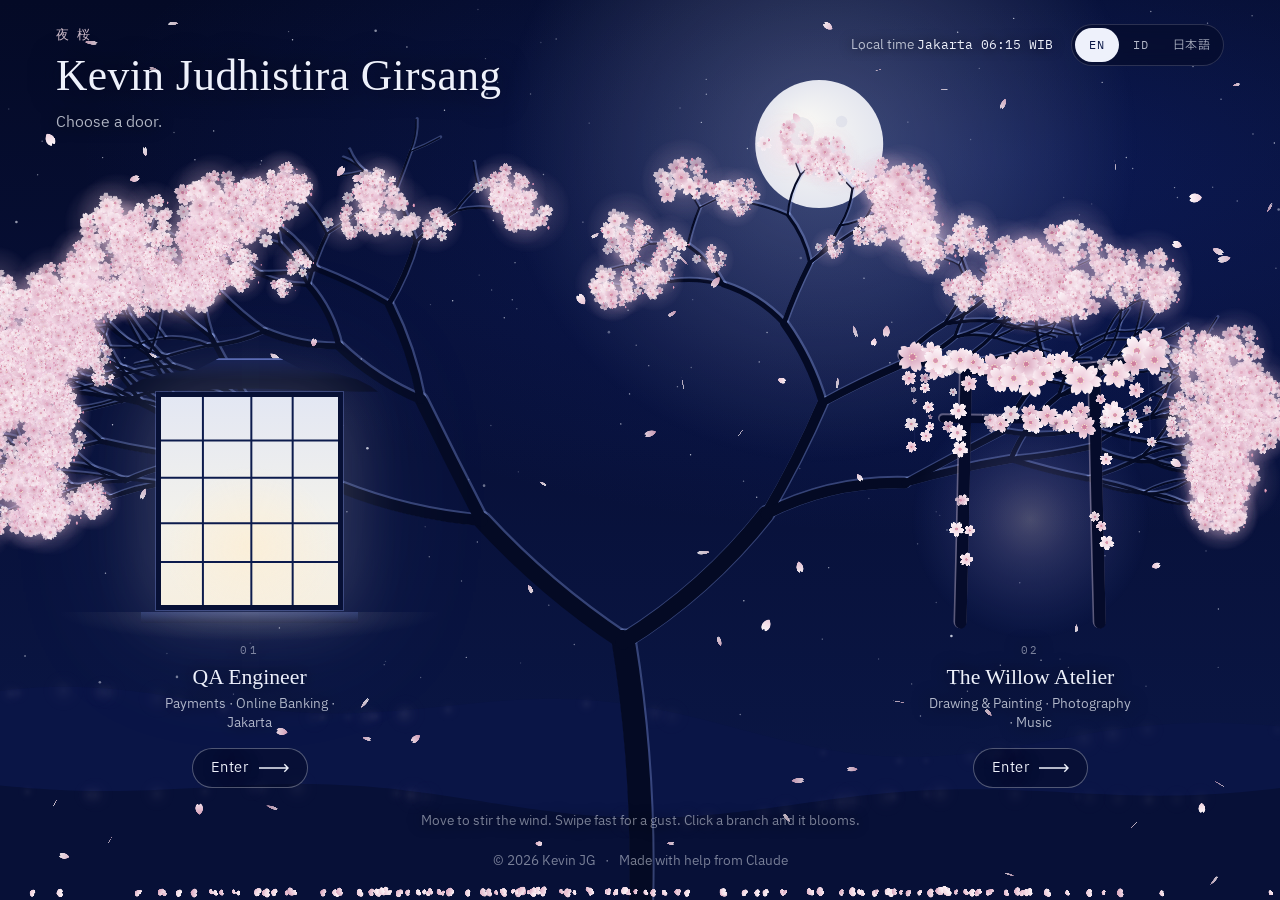
==== commit e839e700: "Yozakura: cherry blossoms at night, live" ====
--- a/index.html
+++ b/index.html
@@ -33,24 +33,25 @@
 
   <link rel="preconnect" href="https://fonts.googleapis.com">
   <link rel="preconnect" href="https://fonts.gstatic.com" crossorigin>
-  <link rel="stylesheet" href="https://fonts.googleapis.com/css2?family=Kaisei+Decol:wght@400;500;700&family=Murecho:wght@300..700&family=DM+Mono:wght@400;500&display=swap">
+  <link rel="stylesheet" href="https://fonts.googleapis.com/css2?family=IBM+Plex+Mono:wght@400;500&family=IBM+Plex+Sans+JP:wght@400;500&family=Zen+Old+Mincho:wght@400;500;700&display=swap">
   <link rel="stylesheet" href="css/base.css">
   <link rel="stylesheet" href="css/gate.css">
 
   <script src="js/i18n.js"></script>
   <script src="js/main.js" defer></script>
-  <script src="js/kintsugi.js" defer></script>
+  <script src="js/sakura.js" defer></script>
   <script src="js/gate.js" defer></script>
 </head>
 <body class="gate">
-  <!-- a navy glazed plate fills the stage (js/gate.js): the light follows the
-       pointer, a tap on the glaze cracks it and gold flows in to mend it.
-       Its inner well is broken in two, and the two halves are the doors. -->
-  <canvas class="g-canvas" data-plate aria-hidden="true"></canvas>
+  <!-- the night: a great old cherry tree, the moon, and petals that fly on
+       the wind you make with the pointer (js/sakura.js, js/gate.js) -->
+  <canvas class="night" data-night aria-hidden="true"></canvas>
 
   <header class="g-top">
     <div class="g-id" data-testid="station-sign">
+      <p class="g-kicker" lang="ja" aria-hidden="true">夜桜</p>
       <h1 class="g-name unveil" translate="no">Kevin Judhistira Girsang</h1>
+      <p class="g-intro" data-i18n="gate.intro">Choose a door.</p>
     </div>
     <div class="g-meta">
       <p class="g-clock"><span data-i18n="gate.local">Local time</span> <span class="mono" translate="no">Jakarta <time data-clock>--:--</time> WIB</span></p>
@@ -63,41 +64,44 @@
   </header>
 
   <main class="g-main" id="main">
-    <p class="g-intro" data-i18n="gate.intro">Choose a door.</p>
-
-    <!-- The well of the plate, broken in two. Each half is a link; its hit
-         area is the half itself (the svg path), not the square box. -->
-    <nav class="g-plate" aria-label="Doors" data-i18n-attr="aria-label:gate.doors" data-gate data-testid="gate-doors">
-      <a class="shard shard--qa" href="qa/" data-door data-tone="light" data-testid="door-qa" draggable="false">
-        <span class="shard__lift">
-          <svg class="shard__hit" viewBox="0 0 1000 1000" preserveAspectRatio="none" aria-hidden="true" focusable="false">
-            <path class="shard__wide" d="M569.6 4.9A500 500 0 0 0 430.4 995.1Z"/>
-            <path class="shard__tall" d="M2.7 552.3A500 500 0 0 1 997.3 447.7Z"/>
-          </svg>
-          <span class="shard__label">
-            <span class="shard__no mono" aria-hidden="true">01</span>
-            <span class="shard__title" data-i18n="gate.qa">QA Engineer</span>
-            <span class="shard__sub" data-i18n="qa.hero.sub">Payments · Online Banking · Jakarta</span>
-            <span class="shard__cta"><span data-i18n="gate.enter">Enter</span><svg class="arrow" viewBox="0 0 32 10" aria-hidden="true" focusable="false"><path d="M0 5h31M27 1l4 4-4 4" fill="none" stroke="currentColor" stroke-width="1.25"/></svg></span>
+    <!-- Two doors under the tree. QA: a lamp-lit shoji pavilion, a precise
+         grid. The atelier: an arch of blossom with petals spiralling in
+         (drawn on the canvas over the empty frame). The whole door is the link. -->
+    <nav class="g-doors" aria-label="Doors" data-i18n-attr="aria-label:gate.doors" data-gate data-testid="gate-doors">
+      <a class="door door--qa" href="qa/" data-door data-tone="light" data-testid="door-qa" draggable="false">
+        <span class="door__frame" aria-hidden="true">
+          <span class="pavilion">
+            <span class="pavilion__roof"></span>
+            <span class="shoji">
+              <span class="shoji__light"></span>
+              <svg class="shoji__grid" viewBox="0 0 120 150" preserveAspectRatio="none" focusable="false">
+                <path class="k" style="--o:-1.6px" d="M30 0V150"/><path class="k" style="--o:1.2px" d="M60 0V150"/><path class="k" style="--o:-0.8px" d="M90 0V150"/>
+                <path class="k k--h" style="--o:1.4px" d="M0 30H120"/><path class="k k--h" style="--o:-1.8px" d="M0 60H120"/><path class="k k--h" style="--o:0.9px" d="M0 90H120"/><path class="k k--h" style="--o:-1.1px" d="M0 120H120"/>
+              </svg>
+            </span>
+            <span class="pavilion__base"></span>
           </span>
         </span>
+        <span class="door__label">
+          <span class="door__no mono" aria-hidden="true">01</span>
+          <span class="door__title" data-i18n="gate.qa">QA Engineer</span>
+          <span class="door__sub" data-i18n="qa.hero.sub">Payments · Online Banking · Jakarta</span>
+          <span class="door__cta"><span data-i18n="gate.enter">Enter</span><svg class="arrow" viewBox="0 0 32 10" aria-hidden="true" focusable="false"><path d="M0 5h31M27 1l4 4-4 4" fill="none" stroke="currentColor" stroke-width="1.5"/></svg></span>
+        </span>
       </a>
-      <a class="shard shard--art" href="art/" data-door data-tone="dark" data-testid="door-art" draggable="false">
-        <span class="shard__lift">
-          <svg class="shard__hit" viewBox="0 0 1000 1000" preserveAspectRatio="none" aria-hidden="true" focusable="false">
-            <path class="shard__wide" d="M569.6 4.9A500 500 0 0 1 430.4 995.1Z"/>
-            <path class="shard__tall" d="M2.7 552.3A500 500 0 0 0 997.3 447.7Z"/>
-          </svg>
-          <span class="shard__label">
-            <span class="shard__no mono" aria-hidden="true">02</span>
-            <span class="shard__title" translate="no" data-i18n="gate.art">The Willow Atelier</span>
-            <span class="shard__sub"><span data-i18n="art.painting.title">Drawing &amp; Painting</span><span aria-hidden="true"> · </span><span data-i18n="art.photo.title">Photography</span><span aria-hidden="true"> · </span><span data-i18n="art.music.title">Music</span></span>
-            <span class="shard__cta"><span data-i18n="gate.enter">Enter</span><svg class="arrow" viewBox="0 0 32 10" aria-hidden="true" focusable="false"><path d="M0 5h31M27 1l4 4-4 4" fill="none" stroke="currentColor" stroke-width="1.25"/></svg></span>
-          </span>
+      <a class="door door--art" href="art/" data-door data-tone="dark" data-testid="door-art" draggable="false">
+        <span class="door__frame" aria-hidden="true">
+          <span class="arch" data-arch></span>
+        </span>
+        <span class="door__label">
+          <span class="door__no mono" aria-hidden="true">02</span>
+          <span class="door__title" translate="no" data-i18n="gate.art">The Willow Atelier</span>
+          <span class="door__sub"><span data-i18n="art.painting.title">Drawing &amp; Painting</span><span aria-hidden="true"> · </span><span data-i18n="art.photo.title">Photography</span><span aria-hidden="true"> · </span><span data-i18n="art.music.title">Music</span></span>
+          <span class="door__cta"><span data-i18n="gate.enter">Enter</span><svg class="arrow" viewBox="0 0 32 10" aria-hidden="true" focusable="false"><path d="M0 5h31M27 1l4 4-4 4" fill="none" stroke="currentColor" stroke-width="1.5"/></svg></span>
         </span>
       </a>
     </nav>
-    <p class="g-hint" data-i18n="gate.hint">Tap the glaze to crack it, and watch the gold mend it. Then choose a half.</p>
+    <p class="g-hint" data-i18n="gate.hint">Move to stir the wind. Swipe fast for a gust. Click a branch and it blooms.</p>
   </main>
 
   <footer class="credit" data-testid="site-footer">
--- a/css/base.css
+++ b/css/base.css
@@ -1,109 +1,74 @@
 /* ==========================================================================
-   Base: tokens, type, shared chrome (header, switcher, footer), motion.
-   Every page loads this first.
-
-   The world is kintsugi (金継ぎ): navy glazed ceramics mended with gold.
-   Deep ruri glaze with pooling and a fine crackle; gold only ever as thin
-   seams and highlights, never as a field. Things break here, and are
-   mended, and are more beautiful for it. Kaisei Decol for display, Murecho
-   for text in every language, DM Mono for small facts.
+   夜桜 yozakura: cherry blossoms at night under a deep navy sky.
+   Shared tokens, type, header, language switcher, sections, buttons,
+   reveals, the footer and the page change (a wall of petals sweeping
+   across in the next page's colour).
    ========================================================================== */
 
 :root {
-  /* the glaze, from the pale rim to the deep pool */
-  --ai-1: #d3dcf2;
-  --ai-2: #8ea4e0;
-  --ai-3: #2449d8;
-  --ai-4: #17318f;
-  --ai-5: #0c1b4d;
-
-  --royal: var(--ai-3);
-  --royal-2: var(--ai-4);
-  --royal-soft: var(--ai-2);
-
-  /* gold: lines and highlights only */
-  --gold: #d9b45e;
-  --gold-hi: #f6e2a8;
-  --gold-lo: #a07a2c;
-  --gold-ink: #8a6420;     /* gold dark enough to read on porcelain */
-
-  --porcelain: #f1f3f7;
-  --porcelain-2: #fafbfd;
-  --ink: var(--ai-5);
-  --ink-2: #26345e;
-  --grey: #57627f;
+  /* the night, in navy */
+  --abyss: #040a26;
+  --deep: #070f36;
   --night: #0b1848;
-  --night-2: #112263;
-  --night-3: #060d2e;
-
-  /* light pages (QA): porcelain */
-  --bg: var(--porcelain);
-  --bg-raised: var(--porcelain-2);
-  --fg: var(--ink-2);
-  --fg-strong: var(--ink);
-  --muted: var(--grey);
-  --key: var(--ink);
-  --line: rgba(12, 27, 77, 0.12);
-  --line-strong: rgba(12, 27, 77, 0.55);
-  --accent: var(--ink);
-  --accent-text: var(--royal);
-  --accent-fg: #fff;
+  --ink: #0c1b4d;
+  --royal: #2449d8;
+  --royal-soft: #8fa5ff;
+  /* moonlight and blossom: secondary, used sparingly */
+  --moon: #eef1fb;
+  --moon-dim: rgba(238, 241, 251, 0.74);
+  --moon-faint: rgba(238, 241, 251, 0.5);
+  --blossom: #f3dce7;
+  --blossom-deep: #d9a3bc;
+  --lamp: #fbefd9;
+  /* paper, for the work side */
+  --paper: #f5f4f0;
+  --paper-2: #ebe9e2;
+  --paper-3: #fbfaf7;
+
+  --f-display: "Zen Old Mincho", "Hiragino Mincho ProN", "Yu Mincho", serif;
+  --f-text: "IBM Plex Sans JP", "Hiragino Sans", "Yu Gothic", system-ui, sans-serif;
+  --f-mono: "IBM Plex Mono", ui-monospace, monospace;
+
+  --ease: cubic-bezier(0.65, 0, 0.35, 1);
+  --ease-out: cubic-bezier(0.22, 1, 0.36, 1);
+  --gutter: clamp(16px, 5vw, 56px);
+  --maxw: 1180px;
+
+  /* light (paper) by default; .theme-dark swaps to the night */
+  --bg: var(--paper);
+  --fg: var(--ink);
+  --muted: rgba(12, 27, 77, 0.66);
+  --faint: rgba(12, 27, 77, 0.42);
+  --line: rgba(12, 27, 77, 0.14);
+  --accent: var(--royal);
   --focus: var(--royal);
-  --seam: var(--gold-ink);
-
-  --font: "Murecho", system-ui, -apple-system, "Segoe UI", "Hiragino Sans", "Yu Gothic", sans-serif;
-  --font-display: "Kaisei Decol", "Hiragino Mincho ProN", "Yu Mincho", serif;
-  --font-mono: "DM Mono", ui-monospace, "SFMono-Regular", Menlo, monospace;
-  --font-jp: "Kaisei Decol", "Hiragino Mincho ProN", "Yu Mincho", serif;
-
-  /* ceramic shapes: soft but not round; pressables are lozenges */
-  --radius: 4px;
-  --radius-box: 6px;
-  --rule: 1px;
-
-  --ease: cubic-bezier(0.65, 0, 0.35, 1);
-  --ease-out: cubic-bezier(0.16, 1, 0.3, 1);
-  --ease-back: cubic-bezier(0.34, 1.4, 0.64, 1);
-
-  --gutter: clamp(1rem, 4vw, 3.5rem);
-  --section-space: clamp(5rem, 10vw, 9rem);
-}
-
-/* the gate, the atelier, the worlds and the 404: glaze at night */
+  --surface: var(--paper-3);
+  color-scheme: light;
+}
+
 .theme-dark {
   --bg: var(--night);
-  --bg-raised: var(--night-2);
-  --fg: #c4cde6;
-  --fg-strong: #f2f4fa;
-  --muted: #96a3c8;
-  --key: #e3e8f6;
-  --line: rgba(227, 232, 246, 0.14);
-  --line-strong: rgba(227, 232, 246, 0.5);
+  --fg: var(--moon);
+  --muted: var(--moon-dim);
+  --faint: var(--moon-faint);
+  --line: rgba(238, 241, 251, 0.16);
+  --accent: var(--blossom);
+  --focus: var(--blossom);
+  --surface: rgba(7, 15, 54, 0.72);
+  color-scheme: dark;
+}
+
+.theme-light {
+  --bg: var(--paper);
+  --fg: var(--ink);
+  --muted: rgba(12, 27, 77, 0.66);
+  --faint: rgba(12, 27, 77, 0.42);
+  --line: rgba(12, 27, 77, 0.14);
   --accent: var(--royal);
-  --accent-text: var(--royal-soft);
-  --accent-fg: #fff;
-  --focus: var(--gold-hi);
-  --seam: var(--gold);
-}
-
-.theme-light {
-  --bg: var(--porcelain);
-  --bg-raised: var(--porcelain-2);
-  --fg: var(--ink-2);
-  --fg-strong: var(--ink);
-  --muted: var(--grey);
-  --key: var(--ink);
-  --line: rgba(12, 27, 77, 0.12);
-  --line-strong: rgba(12, 27, 77, 0.55);
-  --accent: var(--ink);
-  --accent-text: var(--royal);
   --focus: var(--royal);
-  --seam: var(--gold-ink);
-}
-
-/* --------------------------------------------------------------------------
-   Reset
-   -------------------------------------------------------------------------- */
+  --surface: var(--paper-3);
+  color-scheme: light;
+}
 
 *,
 *::before,
@@ -112,39 +77,33 @@
 }
 
 html {
-  overflow-x: clip;
-  font-synthesis: none;
-  background: var(--bg);
-  color: var(--fg);
   -webkit-text-size-adjust: 100%;
   text-size-adjust: 100%;
   scroll-behavior: smooth;
-  scrollbar-color: var(--line-strong) var(--bg);
+  scroll-padding-top: 80px;
+  background: var(--bg);
 }
 
 body {
   margin: 0;
   min-height: 100vh;
-  min-height: 100dvh;
-  background-color: var(--bg);
-  font-family: var(--font);
-  font-weight: 400;
-  font-size: clamp(1rem, 0.97rem + 0.15vw, 1.0625rem);
+  background: var(--bg);
+  color: var(--fg);
+  font-family: var(--f-text);
+  font-size: 1rem;
   line-height: 1.7;
-  letter-spacing: 0;
-  overflow-x: clip;
   -webkit-font-smoothing: antialiased;
-  -moz-osx-font-smoothing: grayscale;
-}
-
-h1, h2, h3, h4, p, ul, ol, dl, dd, figure {
-  margin: 0;
-}
-
-ul,
-ol {
-  padding: 0;
-  list-style: none;
+  overflow-x: hidden;
+}
+
+.js body {
+  animation: page-in 0.7s var(--ease-out) both;
+}
+
+@keyframes page-in {
+  from {
+    opacity: 0;
+  }
 }
 
 img,
@@ -154,13 +113,8 @@
   max-width: 100%;
 }
 
-img {
-  height: auto;
-}
-
 a {
   color: inherit;
-  text-decoration: none;
 }
 
 button {
@@ -168,477 +122,340 @@
   color: inherit;
 }
 
-::selection {
-  background: var(--royal);
-  color: #fff;
+p,
+h1,
+h2,
+h3,
+h4,
+ol,
+ul,
+dl,
+dd,
+figure {
+  margin: 0;
+}
+
+ol,
+ul {
+  padding: 0;
+  list-style: none;
+}
+
+[hidden] {
+  display: none !important;
 }
 
 :focus-visible {
   outline: 2px solid var(--focus);
   outline-offset: 3px;
-  border-radius: var(--radius);
-}
-
-h1, h2, h3, h4 {
-  font-weight: 500;
-  text-wrap: balance;
-}
-
-:lang(ja) {
-  line-break: strict;
-}
-
-html[lang="ja"] body {
-  line-height: 1.9;
-  letter-spacing: 0.02em;
-}
-
-html[lang="ja"] :is(h1, h2, h3, h4) {
-  letter-spacing: 0.02em;
-  word-break: keep-all;
-  word-break: auto-phrase;
-  overflow-wrap: anywhere;
-}
-
-/* --------------------------------------------------------------------------
-   Helpers
-   -------------------------------------------------------------------------- */
-
-.sr-only {
-  position: absolute !important;
-  width: 1px;
-  height: 1px;
-  padding: 0;
-  margin: -1px;
-  overflow: hidden;
-  clip: rect(0 0 0 0);
-  white-space: nowrap;
-  border: 0;
+  border-radius: 2px;
+}
+
+::selection {
+  background: var(--blossom);
+  color: var(--ink);
+}
+
+.mono {
+  font-family: var(--f-mono);
+  font-feature-settings: "tnum";
+}
+
+/* placeholders: muted, with a dotted underline */
+.ph {
+  color: var(--faint);
+  text-decoration: underline dotted;
+  text-decoration-color: var(--line);
+  text-underline-offset: 0.3em;
 }
 
 .wrap {
-  width: min(100% - 2 * var(--gutter), 84rem);
+  width: 100%;
+  max-width: calc(var(--maxw) + var(--gutter) * 2);
   margin-inline: auto;
-}
-
-.mono {
-  font-family: var(--font-mono);
-  font-size: 0.84em;
-  letter-spacing: 0.01em;
-  font-variant-numeric: tabular-nums;
-}
-
-/* Anything still waiting for real content. */
-.ph {
-  color: var(--muted);
+  padding-inline: var(--gutter);
 }
 
 .skip-link {
   position: fixed;
-  top: 0.75rem;
-  left: var(--gutter);
+  top: 10px;
+  left: 10px;
   z-index: 200;
-  padding: 0.6rem 1.1rem;
-  border-radius: var(--radius);
-  background: var(--ink);
-  color: #fff;
+  padding: 10px 16px;
+  background: var(--fg);
+  color: var(--bg);
   font-weight: 500;
-  box-shadow: inset 0 -1px 0 var(--gold);
+  text-decoration: none;
   transform: translateY(-160%);
-  transition: transform 0.4s var(--ease);
+  transition: transform 0.2s var(--ease-out);
 }
 
 .skip-link:focus {
   transform: none;
 }
 
-/* a gold seam: a thin hairline that catches light. Used as a rule. */
-.seam {
-  display: block;
-  height: 1px;
-  background: linear-gradient(90deg, transparent, var(--seam) 12%, var(--gold-hi) 50%, var(--seam) 88%, transparent);
-}
-
-/* --------------------------------------------------------------------------
-   Header
-   -------------------------------------------------------------------------- */
+/* --------------------------------------------------------------- header */
 
 .topbar {
   position: relative;
-  z-index: 40;
+  z-index: 60;
   display: flex;
   align-items: center;
-  gap: 1rem 1.5rem;
-  min-height: 4rem;
-  padding: 0.6rem var(--gutter);
+  gap: 24px;
+  min-height: 64px;
+  padding: 10px var(--gutter);
+  padding-top: max(10px, env(safe-area-inset-top));
 }
 
 .topbar--sticky {
   position: sticky;
   top: 0;
-  background-color: color-mix(in srgb, var(--bg) 92%, transparent);
-  -webkit-backdrop-filter: blur(10px);
-  backdrop-filter: blur(10px);
-  box-shadow: 0 1px 0 var(--line);
-}
-
-.topbar__end {
-  margin-left: auto;
-  display: flex;
-  align-items: center;
+  background: color-mix(in srgb, var(--bg) 86%, transparent);
+  -webkit-backdrop-filter: blur(14px) saturate(1.2);
+  backdrop-filter: blur(14px) saturate(1.2);
+  border-bottom: 1px solid var(--line);
 }
 
 .back-link {
   display: inline-flex;
   align-items: center;
-  gap: 0.6rem;
+  gap: 10px;
   min-height: 44px;
-  font-size: 0.9rem;
-  font-weight: 500;
-  color: var(--fg-strong);
-  white-space: nowrap;
+  font-size: 0.875rem;
+  letter-spacing: 0.04em;
+  text-decoration: none;
+  color: var(--muted);
+  transition: color 0.2s;
+}
+
+.back-link:hover {
+  color: var(--fg);
 }
 
 .back-link__arrow {
-  width: 1.4rem;
-  height: 0.6rem;
-  flex: none;
-  transition: transform 0.4s var(--ease-out);
+  width: 26px;
+  height: 10px;
+  transition: transform 0.3s var(--ease-out);
 }
 
 .back-link:hover .back-link__arrow {
-  transform: translateX(-0.3rem);
+  transform: translateX(-4px);
 }
 
 .back-link__short {
   display: none;
 }
 
-@media (max-width: 719.98px) {
-  .topbar {
-    gap: 0.5rem;
-  }
-
-  .back-link__full {
-    display: none;
-  }
-
-  .back-link__short {
-    display: inline;
-  }
-}
-
-/* --------------------------------------------------------------------------
-   Section nav
-   -------------------------------------------------------------------------- */
-
 .nav {
-  display: flex;
-  align-items: center;
+  margin-left: auto;
 }
 
 .nav__list {
   display: flex;
-  align-items: center;
-  gap: 0.25rem;
+  gap: 4px;
 }
 
 .nav__link {
   position: relative;
   display: inline-flex;
-  padding: 0.45rem 0.8rem;
-  font-size: 0.88rem;
-  font-weight: 500;
+  align-items: center;
+  min-height: 44px;
+  padding: 0 12px;
+  font-size: 0.875rem;
+  letter-spacing: 0.03em;
+  text-decoration: none;
   color: var(--muted);
-  white-space: nowrap;
-  transition: color 0.25s var(--ease);
-}
-
-/* the current section gets a seam under it */
+  transition: color 0.2s;
+}
+
 .nav__link::after {
   content: "";
   position: absolute;
-  left: 0.8rem;
-  right: 0.8rem;
-  bottom: 0.2rem;
-  height: 1px;
-  background: var(--seam);
-  transform: scaleX(0);
-  transform-origin: left;
-  transition: transform 0.45s var(--ease-out);
-}
-
-.nav__link:hover {
-  color: var(--fg-strong);
-}
-
-.nav__link[aria-current="true"] {
-  color: var(--fg-strong);
-}
-
-.nav__link[aria-current="true"]::after,
-.nav__link:hover::after {
-  transform: none;
+  left: 50%;
+  bottom: 8px;
+  width: 5px;
+  height: 5px;
+  border-radius: 50% 50% 50% 0;
+  background: var(--accent);
+  opacity: 0;
+  transform: translateX(-50%) rotate(-45deg) scale(0.4);
+  transition: opacity 0.25s, transform 0.35s var(--ease-out);
+}
+
+.nav__link:hover,
+.nav__link[aria-current] {
+  color: var(--fg);
+}
+
+.nav__link[aria-current]::after {
+  opacity: 1;
+  transform: translateX(-50%) rotate(-45deg) scale(1);
 }
 
 .nav__toggle {
   display: none;
-  position: relative;
   width: 44px;
   height: 44px;
   padding: 0;
-  border: 0;
-  background: none;
+  border: 1px solid var(--line);
+  border-radius: 50%;
+  background: transparent;
   cursor: pointer;
 }
 
 .nav__toggle-lines,
 .nav__toggle-lines::before {
-  position: absolute;
-  left: 50%;
-  width: 1.25rem;
+  display: block;
+  width: 16px;
   height: 1.5px;
-  background: var(--fg-strong);
-  transition: transform 0.4s var(--ease-out), top 0.4s var(--ease-out);
+  margin: 0 auto;
+  background: currentColor;
+  transition: transform 0.3s var(--ease-out);
 }
 
 .nav__toggle-lines {
-  top: 45%;
-  transform: translateX(-50%);
+  transform: translateY(-3px);
 }
 
 .nav__toggle-lines::before {
   content: "";
-  top: 0.4rem;
-  left: 0;
-  transform: none;
-}
-
-.nav__toggle[aria-expanded="true"] .nav__toggle-lines {
-  transform: translateX(-50%) translateY(0.2rem) rotate(45deg);
-}
-
-.nav__toggle[aria-expanded="true"] .nav__toggle-lines::before {
-  top: 0;
+  transform: translateY(6px);
+}
+
+.nav.is-open .nav__toggle-lines {
+  transform: rotate(45deg);
+}
+
+.nav.is-open .nav__toggle-lines::before {
   transform: rotate(-90deg);
 }
 
-@media (max-width: 1079.98px) {
-  .nav {
-    order: 2;
-  }
-
-  .nav__toggle {
-    display: block;
-  }
-
-  .nav__list {
-    position: absolute;
-    top: 100%;
-    left: 0;
-    right: 0;
-    flex-direction: column;
-    align-items: stretch;
-    gap: 0;
-    padding: 0.25rem var(--gutter) 1.25rem;
-    background: var(--bg);
-    box-shadow: 0 1px 0 var(--seam);
-    clip-path: inset(0 0 100% 0);
-    visibility: hidden;
-    transition: clip-path 0.45s var(--ease-out), visibility 0s 0.45s;
-  }
-
-  .nav.is-open .nav__list {
-    clip-path: inset(0 0 -40px 0);
-    visibility: visible;
-    transition: clip-path 0.45s var(--ease-out), visibility 0s;
-  }
-
-  .nav__list li + li {
-    border-top: 1px solid var(--line);
-  }
-
-  .nav__link {
-    display: flex;
-    padding: 0.95rem 0;
-    font-size: 1.1rem;
-    color: var(--fg-strong);
-  }
-
-  .nav__link::after {
-    display: none;
-  }
-
-  .nav__link[aria-current="true"] {
-    color: var(--accent-text);
-  }
-
-  html:not(.js) .nav__toggle {
-    display: none;
-  }
-
-  html:not(.js) .nav__list {
-    position: static;
-    flex-direction: row;
-    flex-wrap: wrap;
-    padding: 0;
-    box-shadow: none;
-    background: none;
-    clip-path: none;
-    visibility: visible;
-  }
-
-  html:not(.js) .nav__list li + li {
-    border-top: 0;
-  }
-}
-
-@media (min-width: 1080px) {
-  .nav {
-    margin-left: auto;
-  }
-
-  .nav ~ .topbar__end {
-    margin-left: clamp(1rem, 2vw, 1.75rem);
-  }
-}
-
-/* --------------------------------------------------------------------------
-   Language switcher: three tiles joined by hairlines
-   -------------------------------------------------------------------------- */
-
-.lang {
+.topbar__end {
   display: flex;
   align-items: center;
-  border: 1px solid var(--line-strong);
-  border-radius: var(--radius);
-  overflow: hidden;
+  gap: 16px;
+  margin-left: 8px;
+}
+
+.topbar:not(:has(.nav)) .topbar__end {
+  margin-left: auto;
+}
+
+/* language pill */
+.lang {
+  flex: none;
+  display: inline-flex;
+  padding: 3px;
+  border: 1px solid var(--line);
+  border-radius: 999px;
 }
 
 .lang__opt {
+  white-space: nowrap;
+  min-width: 44px;
+  min-height: 34px;
+  padding: 0 10px;
+  border: 0;
+  border-radius: 999px;
+  background: transparent;
+  color: var(--muted);
+  font-family: var(--f-mono);
+  font-size: 0.75rem;
+  letter-spacing: 0.04em;
+  cursor: pointer;
+  transition: background 0.25s, color 0.25s;
+}
+
+.lang__opt:lang(ja) {
+  font-family: var(--f-text);
+}
+
+.lang__opt:hover {
+  color: var(--fg);
+}
+
+.lang__opt[aria-pressed="true"] {
+  background: var(--fg);
+  color: var(--bg);
+}
+
+/* ------------------------------------------------------------- sections */
+
+.section {
   position: relative;
-  min-width: 2.6rem;
-  min-height: 36px;
-  padding: 0 0.7rem;
-  border: 0;
-  background: transparent;
-  font-family: var(--font);
-  font-size: 0.78rem;
+  padding-block: clamp(72px, 12vh, 140px);
+}
+
+.sec-head {
+  display: flex;
+  flex-direction: column-reverse;
+  align-items: flex-start;
+  gap: 10px;
+  margin-bottom: clamp(32px, 6vh, 56px);
+}
+
+.sec-head__jp {
+  font-family: var(--f-display);
+  font-size: 0.875rem;
+  letter-spacing: 0.4em;
+  color: var(--accent);
+}
+
+.section-title {
+  font-family: var(--f-display);
   font-weight: 500;
-  color: var(--fg);
-  white-space: nowrap;
-  cursor: pointer;
-  transition: background-color 0.25s var(--ease), color 0.25s var(--ease);
-}
-
-.lang__opt + .lang__opt {
-  border-left: 1px solid var(--line);
-}
-
-.lang__opt:hover {
-  color: var(--fg-strong);
-}
-
-.lang__opt[aria-pressed="true"] {
-  background: var(--key);
-  color: var(--bg);
-}
-
-/* the chosen one has a gold seam along its foot */
-.lang__opt[aria-pressed="true"]::after {
-  content: "";
-  position: absolute;
-  left: 0;
-  right: 0;
-  bottom: 0;
-  height: 2px;
-  background: var(--gold);
-}
-
-.lang__opt:focus-visible {
-  outline-offset: -3px;
-}
-
-@media (max-width: 719.98px) {
-  .lang__opt {
-    min-width: 2.3rem;
-    padding: 0 0.5rem;
-  }
-}
-
-/* --------------------------------------------------------------------------
-   Buttons
-   -------------------------------------------------------------------------- */
+  font-size: clamp(2rem, 4.2vw, 3.25rem);
+  line-height: 1.12;
+  letter-spacing: 0.005em;
+  text-wrap: balance;
+}
+
+/* ------------------------------------------------------------- controls */
+
+.arrow {
+  width: 30px;
+  height: 10px;
+  flex: none;
+  transition: transform 0.35s var(--ease-out);
+}
+
+a:hover > .arrow,
+.btn:hover .arrow {
+  transform: translateX(5px);
+}
 
 .btn {
   position: relative;
   display: inline-flex;
   align-items: center;
-  justify-content: center;
-  gap: 0.75rem;
-  min-height: 3rem;
-  padding: 0.7rem 1.4rem;
-  border: 0;
-  border-radius: var(--radius);
-  background: var(--accent);
-  color: var(--accent-fg);
-  font-family: var(--font);
-  font-size: 0.95rem;
-  font-weight: 500;
-  white-space: nowrap;
+  gap: 14px;
+  min-height: 48px;
+  padding: 0 22px;
+  border: 1px solid currentColor;
+  border-radius: 2px;
+  background: transparent;
+  font-size: 0.9375rem;
+  letter-spacing: 0.02em;
+  text-decoration: none;
   cursor: pointer;
-  transition: background-color 0.25s var(--ease), transform 0.15s var(--ease), box-shadow 0.35s var(--ease);
-}
-
-/* a seam glints along the foot of a button on hover */
-.btn::after {
-  content: "";
-  position: absolute;
-  left: 0.6rem;
-  right: 0.6rem;
-  bottom: 0;
-  height: 1px;
-  background: linear-gradient(90deg, transparent, var(--gold-hi), transparent);
-  opacity: 0;
-  transform: scaleX(0.3);
-  transition: opacity 0.3s var(--ease), transform 0.5s var(--ease-out);
-}
-
-.btn:hover::after,
-.btn:focus-visible::after {
-  opacity: 1;
-  transform: none;
+  transition: background 0.25s, color 0.25s, border-color 0.25s;
 }
 
 .btn:hover {
-  background: var(--royal-2);
-}
-
-.btn:active {
-  transform: translateY(1px);
-}
-
-.btn--ghost {
+  background: var(--fg);
+  border-color: var(--fg);
+  color: var(--bg);
+}
+
+.btn.is-pending {
+  cursor: help;
+  opacity: 0.86;
+}
+
+.btn.is-pending:hover {
   background: transparent;
-  color: var(--fg-strong);
-  box-shadow: inset 0 0 0 1px var(--line-strong);
-}
-
-.btn--ghost:hover {
-  background: transparent;
-  box-shadow: inset 0 0 0 1px var(--fg-strong);
-}
-
-/* not ready yet: an outline, with a note on hover or focus */
-.btn.is-pending {
-  cursor: not-allowed;
-  background: transparent;
-  color: var(--muted);
-  box-shadow: inset 0 0 0 1px var(--line-strong);
-}
-
-.btn.is-pending::after {
-  display: none;
+  color: inherit;
+  border-color: currentColor;
 }
 
 .btn.is-pending:hover .arrow {
@@ -648,25 +465,17 @@
 .tip {
   position: absolute;
   left: 50%;
-  bottom: calc(100% + 0.6rem);
-  padding: 0.35rem 0.7rem;
-  border-radius: var(--radius);
+  bottom: calc(100% + 10px);
+  padding: 6px 12px;
+  border-radius: 2px;
+  background: var(--fg);
+  color: var(--bg);
+  font-size: 0.8125rem;
   white-space: nowrap;
-  font-family: var(--font);
-  font-size: 0.8rem;
-  font-weight: 500;
-  color: #fff;
-  background: var(--ai-5);
-  box-shadow: inset 0 -1px 0 var(--gold);
+  pointer-events: none;
   opacity: 0;
-  transform: translate(-50%, 0.3rem);
-  transition: opacity 0.25s var(--ease), transform 0.35s var(--ease-out);
-  pointer-events: none;
-}
-
-.theme-dark .tip {
-  color: var(--ai-5);
-  background: #f2f4fa;
+  transform: translate(-50%, 4px);
+  transition: opacity 0.2s, transform 0.25s var(--ease-out);
 }
 
 .is-pending:hover .tip,
@@ -675,165 +484,55 @@
   transform: translate(-50%, 0);
 }
 
-.arrow {
-  width: 1.6rem;
-  height: 0.55rem;
-  flex: none;
-  transition: transform 0.4s var(--ease-out);
-}
-
-.btn:hover .arrow {
-  transform: translateX(0.25rem);
-}
-
-/* --------------------------------------------------------------------------
-   Sections: the head sits in a narrow left column, the content to its right
-   -------------------------------------------------------------------------- */
-
-.section {
-  padding-top: var(--section-space);
-  scroll-margin-top: 4rem;
-}
-
-.section > .wrap {
-  position: relative;
-  display: grid;
-  grid-template-columns: minmax(12rem, 3fr) minmax(0, 9fr);
-  column-gap: clamp(2rem, 5vw, 5rem);
-  align-items: start;
-  padding-top: 1.5rem;
-}
-
-/* the top rule of a section is a mend: a hairline with a short gold run */
-.section > .wrap::before {
-  content: "";
-  position: absolute;
-  top: 0;
-  left: 0;
-  right: 0;
-  height: 1px;
-  background:
-    linear-gradient(90deg, transparent 0 calc(25% - 3rem), var(--seam) calc(25% - 3rem) 25%, transparent 25%),
-    var(--line-strong);
-}
-
-.section > .wrap > * {
-  grid-column: 2;
-}
-
-.section > .wrap > .sec-head {
-  grid-column: 1;
-  grid-row: 1 / span 20;
-  position: sticky;
-  top: 5.5rem;
-}
-
-.section-title {
-  font-family: var(--font-display);
-  font-size: clamp(1.6rem, 1.25rem + 1.1vw, 2.35rem);
-  font-weight: 500;
-  line-height: 1.25;
-  letter-spacing: 0;
-  color: var(--fg-strong);
-}
-
-/* the Japanese name of a section, set small with a gold tick before it */
-.sec-head__jp {
-  display: inline-flex;
-  align-items: center;
-  gap: 0.6rem;
-  margin-top: 0.75rem;
-  font-family: var(--font-jp);
-  font-size: 0.85rem;
-  font-weight: 500;
-  line-height: 1.4;
-  letter-spacing: 0.3em;
-  white-space: nowrap;
-  color: var(--muted);
-}
-
-.sec-head__jp::before {
-  content: "";
-  width: 1.4rem;
-  height: 1px;
-  background: var(--seam);
-}
-
-@media (max-width: 879.98px) {
-  .section > .wrap {
-    grid-template-columns: 1fr;
-  }
-
-  .section > .wrap > *,
-  .section > .wrap > .sec-head {
-    grid-column: 1;
-  }
-
-  .section > .wrap > .sec-head {
-    grid-row: auto;
-    position: static;
-    display: flex;
-    align-items: baseline;
-    justify-content: space-between;
-    flex-wrap: wrap;
-    gap: 0.5rem 1rem;
-    margin-bottom: 2rem;
-  }
-
-  .sec-head__jp {
-    margin-top: 0;
-  }
-}
-
-/* --------------------------------------------------------------------------
-   Footer credit
-   -------------------------------------------------------------------------- */
-
-.credit {
-  position: relative;
-  padding: 1.5rem var(--gutter) 1.75rem;
-  font-size: 0.82rem;
-  color: var(--muted);
-}
-
-.credit__dot {
-  margin: 0 0.5em;
-  color: var(--seam);
-}
-
-/* a title arrives like glaze settling: it lifts in out of a blur */
 .unveil {
-  display: block;
+  text-wrap: balance;
 }
 
 .js .unveil {
-  animation: unveil 1.1s var(--ease-out) 0.25s both;
+  animation: unveil 1.2s var(--ease-out) 0.2s both;
 }
 
 @keyframes unveil {
   from {
     opacity: 0;
-    filter: blur(10px);
-    transform: translateY(0.35em);
-  }
-}
-
-/* --------------------------------------------------------------------------
-   Motion
-   -------------------------------------------------------------------------- */
-
-@keyframes page-in {
-  from {
-    opacity: 0;
-  }
-}
-
-.js body {
-  animation: page-in 0.5s var(--ease) both;
-}
-
-/* While a non-English page is being translated, hold the paint.
-   The animation is a failsafe in case the script never finishes. */
+    filter: blur(8px);
+    transform: translateY(10px);
+  }
+}
+
+/* --------------------------------------------------------------- footer */
+
+.credit {
+  position: relative;
+  padding: 28px var(--gutter) max(28px, env(safe-area-inset-bottom));
+  font-size: 0.8125rem;
+  color: var(--faint);
+  text-align: center;
+}
+
+.credit p {
+  display: flex;
+  flex-wrap: wrap;
+  justify-content: center;
+  gap: 4px 10px;
+}
+
+/* --------------------------------------------------------------- reveal */
+
+.js [data-reveal] {
+  opacity: 0;
+  transform: translate3d(0, 14px, 0);
+  transition: opacity 0.9s var(--ease-out), transform 1s var(--ease-out);
+  transition-delay: var(--delay, 0s);
+}
+
+.js [data-reveal].is-visible {
+  opacity: 1;
+  transform: none;
+}
+
+/* ------------------------------------------------------------ i18n wait */
+
 @keyframes i18n-failsafe {
   to {
     visibility: visible;
@@ -845,96 +544,98 @@
   animation: i18n-failsafe 0s 2.5s forwards;
 }
 
-/* Changing pages: the next page's glaze washes across this one, led by a
-   sweeping gold seam; the next page lets it run on and off the far side. */
+/* ---------------------------------------------------------- page change
+   A wall of petals sweeps in from the left in the next page's colour; the
+   next page starts under it and the wall carries on off to the right. The
+   wall is 180vw wide: a feathered edge of petals on each side of a solid
+   middle. */
+
 .veil {
   position: fixed;
   inset: 0;
   z-index: 150;
   pointer-events: none;
-  overflow: hidden;
 }
 
 .veil::before,
-html.is-arriving::before {
+.veil::after,
+html.is-arriving::before,
+html.is-arriving::after {
   content: "";
   position: fixed;
   top: 0;
-  bottom: 0;
-  left: -30vw;
-  width: 160vw;
+  left: 0;
   z-index: 150;
+  width: 180vw;
+  height: 100%;
   pointer-events: none;
-  background:
-    radial-gradient(60% 80% at 70% 40%, var(--veil-pool, rgba(36, 73, 216, 0.35)), transparent 70%),
-    var(--veil-glaze, var(--night));
-  /* the leading edge is a gold seam */
-  box-shadow:
-    inset -2px 0 0 var(--gold),
-    inset -6px 0 10px -4px rgba(246, 226, 168, 0.55);
-  transform: skewX(-14deg) translateX(-120%);
+  will-change: transform;
+}
+
+.veil::before,
+html.is-arriving::before {
+  background: linear-gradient(90deg, transparent 0, var(--wall) 22%, var(--wall) 78%, transparent 100%);
+}
+
+.veil::after,
+html.is-arriving::after {
+  background-image: var(--petals), var(--petals), var(--petals), var(--petals);
+  background-repeat: repeat-y;
+  background-size: 260px auto;
+  background-position: 4vw 0, 18vw 130px, 146vw 60px, 160vw 190px;
 }
 
 .veil[data-tone="light"],
 html.is-arriving[data-arrive="light"] {
-  --veil-glaze: #f1f3f7;
-  --veil-pool: rgba(36, 73, 216, 0.08);
+  --wall: var(--paper);
+  --petals: url("data:image/svg+xml;utf8,<svg xmlns='http://www.w3.org/2000/svg' width='260' height='260'><defs><path id='p' d='M0 14C-13 6-12-10-3.4-14L0-10 3.4-14C12-10 13 6 0 14Z'/></defs><g fill='%23e8bfd2'><use href='%23p' transform='translate(40 30) rotate(25)'/><use href='%23p' transform='translate(150 70) rotate(-60) scale(.8)'/><use href='%23p' transform='translate(90 150) rotate(110) scale(1.1)'/><use href='%23p' transform='translate(210 200) rotate(200) scale(.7)'/></g><g fill='%23f5f4f0'><use href='%23p' transform='translate(200 120) rotate(40) scale(1.2)'/><use href='%23p' transform='translate(30 220) rotate(-20)'/><use href='%23p' transform='translate(120 240) rotate(150) scale(.8)'/></g><g fill='%230c1b4d' fill-opacity='.18'><use href='%23p' transform='translate(240 30) rotate(80) scale(.6)'/></g></svg>");
 }
 
 .veil[data-tone="dark"],
 html.is-arriving[data-arrive="dark"] {
-  --veil-glaze: #0b1848;
-  --veil-pool: rgba(36, 73, 216, 0.35);
-}
-
-.veil::before {
-  transition: transform 0.75s var(--ease);
+  --wall: var(--night);
+  --petals: url("data:image/svg+xml;utf8,<svg xmlns='http://www.w3.org/2000/svg' width='260' height='260'><defs><path id='p' d='M0 14C-13 6-12-10-3.4-14L0-10 3.4-14C12-10 13 6 0 14Z'/></defs><g fill='%23f3dce7'><use href='%23p' transform='translate(40 30) rotate(25)'/><use href='%23p' transform='translate(150 70) rotate(-60) scale(.8)'/><use href='%23p' transform='translate(90 150) rotate(110) scale(1.1)'/><use href='%23p' transform='translate(210 200) rotate(200) scale(.7)'/></g><g fill='%230b1848'><use href='%23p' transform='translate(200 120) rotate(40) scale(1.2)'/><use href='%23p' transform='translate(30 220) rotate(-20)'/><use href='%23p' transform='translate(120 240) rotate(150) scale(.8)'/></g><g fill='%23d9a3bc' fill-opacity='.7'><use href='%23p' transform='translate(240 30) rotate(80) scale(.6)'/></g></svg>");
+}
+
+.veil::before,
+.veil::after {
+  transform: translate3d(-180vw, 0, 0);
+  transition: transform 0.85s cubic-bezier(0.7, 0, 0.25, 1);
 }
 
 html.is-leaving .veil {
   pointer-events: auto;
 }
 
-html.is-leaving .veil::before {
-  transform: skewX(-14deg) translateX(0);
-}
-
-/* arriving: the glaze is already across; js/main.js lets it run on when
-   the page can show. The long delay is only a failsafe. */
-html.is-arriving::before {
-  transform: skewX(-14deg) translateX(0);
-  box-shadow:
-    inset 2px 0 0 var(--gold),
-    inset 6px 0 10px -4px rgba(246, 226, 168, 0.55);
-  animation: glaze-run 0.85s var(--ease) 2.5s forwards;
-}
-
-html.is-arriving.is-arrived::before {
-  animation-delay: 0.06s;
-}
-
-@keyframes glaze-run {
+html.is-leaving .veil::before,
+html.is-leaving .veil::after {
+  transform: translate3d(-40vw, 0, 0);
+}
+
+/* arriving: the wall is already across the window; js/main.js lets it go
+   on the first frame the page can show. The long delay is a failsafe. */
+html.is-arriving::before,
+html.is-arriving::after {
+  transform: translate3d(-40vw, 0, 0);
+  animation: wall-on 0.9s cubic-bezier(0.6, 0, 0.3, 1) 2.5s forwards;
+}
+
+html.is-arriving.is-arrived::before,
+html.is-arriving.is-arrived::after {
+  animation-delay: 0.05s;
+}
+
+@keyframes wall-on {
   to {
-    transform: skewX(-14deg) translateX(120%);
-  }
-}
-
-/* under the glaze the page is already there, so it does not fade in as well */
+    transform: translate3d(100vw, 0, 0);
+  }
+}
+
 .js.is-arriving body {
   animation: none;
 }
 
-.js [data-reveal] {
-  opacity: 0;
-  transform: translate3d(0, 0.8rem, 0);
-  transition: opacity 0.8s var(--ease-out), transform 0.9s var(--ease-out);
-  transition-delay: var(--delay, 0s);
-}
-
-.js [data-reveal].is-visible {
-  opacity: 1;
-  transform: none;
-}
+/* ------------------------------------------------------- reduced motion */
 
 @media (prefers-reduced-motion: reduce) {
   html {
@@ -955,24 +656,94 @@
     transition-delay: 0s;
   }
 
-  .veil::before {
-    transform: none;
+  .veil::before,
+  .veil::after {
     left: 0;
     width: 100vw;
-    box-shadow: none;
+    transform: none;
     opacity: 0;
     transition: opacity 0.25s linear;
   }
 
-  html.is-leaving .veil::before {
+  .veil::before {
+    background: var(--wall);
+  }
+
+  html.is-leaving .veil::before,
+  html.is-leaving .veil::after {
     transform: none;
     opacity: 1;
   }
 
-  .arrow,
-  .back-link__arrow,
-  .nav__list,
-  .btn::after {
-    transition-duration: 0.01s;
-  }
-}
+  *,
+  *::before,
+  *::after {
+    transition-duration: 0.01s !important;
+  }
+}
+
+/* --------------------------------------------------------------- mobile */
+
+@media (max-width: 860px) {
+  .back-link__full {
+    display: none;
+  }
+
+  .back-link__short {
+    display: inline;
+  }
+
+  .nav {
+    position: relative;
+  }
+
+  .nav__toggle {
+    display: grid;
+    place-items: center;
+  }
+
+  .nav__list {
+    position: absolute;
+    top: calc(100% + 12px);
+    right: -60px;
+    flex-direction: column;
+    min-width: 220px;
+    padding: 8px;
+    border: 1px solid var(--line);
+    background: var(--bg);
+    box-shadow: 0 24px 60px -24px rgba(4, 10, 38, 0.45);
+    opacity: 0;
+    visibility: hidden;
+    transform: translateY(-6px);
+    transition: opacity 0.25s, transform 0.3s var(--ease-out), visibility 0s 0.3s;
+  }
+
+  .nav.is-open .nav__list {
+    opacity: 1;
+    visibility: visible;
+    transform: none;
+    transition: opacity 0.25s, transform 0.3s var(--ease-out), visibility 0s;
+  }
+
+  .nav__link {
+    display: flex;
+    width: 100%;
+  }
+
+  .nav__link::after {
+    left: auto;
+    right: 14px;
+    bottom: 50%;
+  }
+}
+
+@media (max-width: 420px) {
+  .topbar {
+    gap: 10px;
+  }
+
+  .lang__opt {
+    min-width: 40px;
+    padding: 0 7px;
+  }
+}
--- a/css/gate.css
+++ b/css/gate.css
@@ -1,80 +1,106 @@
 /* ==========================================================================
-   The gate, and the 404.
-
-   Gate: a navy glazed plate fills the stage (drawn by js/gate.js on a
-   canvas behind everything). Its inner well is broken into two halves and
-   the halves are the doors: QA, a clean cut with a straight seam and ruled
-   ticks; the atelier, a shard whose seams branch like rivers. The links
-   here only carry the labels and the exact hit shape of each half.
+   The gate (and the 404): a hanami night. The window is the night sky with
+   a great old cherry tree drawn on a canvas; two doors stand under it.
    ========================================================================== */
 
-.gate {
-  --d: min(54vh, 86vw, 34rem);
-  display: grid;
-  grid-template-rows: auto 1fr auto;
+.gate,
+.lost-page {
+  position: relative;
+  display: flex;
+  flex-direction: column;
   min-height: 100vh;
-  min-height: 100dvh;
-  background: var(--night-3);
-}
-
-.g-canvas {
+  min-height: 100svh;
+  background: var(--abyss);
+}
+
+.night {
   position: fixed;
   inset: 0;
   z-index: 0;
   width: 100%;
   height: 100%;
-  pointer-events: none;
+  background:
+    radial-gradient(120% 70% at 78% 18%, rgba(36, 73, 216, 0.22), transparent 60%),
+    linear-gradient(180deg, var(--abyss) 0%, var(--deep) 38%, var(--night) 100%);
 }
 
 .g-top,
 .g-main,
-.gate .credit {
+.gate .credit,
+.lost-page .topbar,
+.lost,
+.lost-page .credit {
   position: relative;
   z-index: 1;
 }
 
 .g-top {
   display: flex;
-  align-items: center;
+  align-items: flex-start;
   justify-content: space-between;
-  flex-wrap: wrap;
-  gap: 0.75rem 1.5rem;
-  padding: 1.1rem var(--gutter) 0.5rem;
+  gap: 24px;
+  padding: max(24px, env(safe-area-inset-top)) var(--gutter) 0;
+  pointer-events: none;
+}
+
+.g-top > * {
+  pointer-events: auto;
+}
+
+.g-kicker {
+  font-family: var(--f-display);
+  font-size: 0.8125rem;
+  letter-spacing: 0.6em;
+  color: var(--blossom);
+  opacity: 0.85;
 }
 
 .g-name {
-  font-family: var(--font-display);
-  font-size: clamp(1.1rem, 0.85rem + 1vw, 1.6rem);
+  margin-top: 6px;
+  font-family: var(--f-display);
   font-weight: 500;
-  letter-spacing: 0.02em;
-  line-height: 1.2;
-  color: var(--fg-strong);
+  font-size: clamp(1.75rem, 3.4vw, 2.75rem);
+  line-height: 1.1;
+  letter-spacing: 0.01em;
+  color: var(--moon);
+  text-shadow: 0 0 28px rgba(4, 10, 38, 0.9), 0 0 2px rgba(4, 10, 38, 0.6);
+}
+
+.g-intro {
+  margin-top: 10px;
+  font-size: 0.9375rem;
+  color: var(--moon-dim);
+  text-shadow: 0 0 16px rgba(4, 10, 38, 0.9);
 }
 
 .g-meta {
   display: flex;
   align-items: center;
-  gap: 1.25rem;
+  gap: 18px;
 }
 
 .g-clock {
-  font-size: 0.8rem;
-  color: var(--muted);
-  white-space: nowrap;
+  font-size: 0.8125rem;
+  color: var(--moon-dim);
+  text-shadow: 0 0 12px rgba(4, 10, 38, 0.9);
 }
 
 .g-clock .mono {
-  margin-left: 0.4rem;
-  color: var(--fg);
+  color: var(--moon);
+}
+
+.gate .lang {
+  background: rgba(4, 10, 38, 0.55);
+  -webkit-backdrop-filter: blur(8px);
+  backdrop-filter: blur(8px);
 }
 
 .g-main {
+  flex: 1;
   display: flex;
   flex-direction: column;
-  align-items: center;
-  justify-content: center;
-  gap: clamp(1rem, 3.2vh, 2rem);
-  padding: 0.5rem var(--gutter) 1rem;
+  justify-content: flex-end;
+  padding: 24px 0 8px;
   pointer-events: none;
 }
 
@@ -82,69 +108,178 @@
   pointer-events: auto;
 }
 
-.g-intro {
+.g-doors {
+  --dw: clamp(140px, min(17vw, 29vh), 240px);
+  display: flex;
+  justify-content: space-between;
+  align-items: flex-end;
+  gap: 24px;
+  padding-inline: clamp(16px, 11vw, 200px);
+  pointer-events: none;
+}
+
+/* ------------------------------------------------------------------ doors */
+
+.door {
+  display: flex;
+  flex-direction: column;
+  align-items: center;
+  width: var(--dw);
+  color: var(--moon);
+  text-decoration: none;
+  pointer-events: auto;
+  -webkit-tap-highlight-color: transparent;
+  -webkit-user-drag: none;
+  user-select: none;
+}
+
+.door:focus-visible {
+  outline: none;
+}
+
+.door:focus-visible .door__cta {
+  outline: 2px solid var(--blossom);
+  outline-offset: 4px;
+}
+
+.door__frame {
+  position: relative;
+  display: block;
+  width: 100%;
+  aspect-ratio: 4 / 5;
+}
+
+.door__label {
+  display: flex;
+  flex-direction: column;
+  align-items: center;
+  gap: 4px;
+  margin-top: 18px;
+  text-align: center;
+  text-shadow: 0 0 18px rgba(4, 10, 38, 0.95);
+}
+
+.door__no {
+  font-size: 0.6875rem;
+  letter-spacing: 0.2em;
+  color: var(--moon-faint);
+}
+
+.door__title {
+  font-family: var(--f-display);
+  font-weight: 500;
+  font-size: clamp(1.125rem, 1.7vw, 1.5rem);
+  line-height: 1.25;
+}
+
+.door__sub {
+  max-width: 26ch;
+  font-size: 0.8125rem;
+  line-height: 1.5;
+  color: var(--moon-dim);
+}
+
+.door__cta {
   display: inline-flex;
   align-items: center;
-  gap: 0.9rem;
-  font-family: var(--font-display);
-  font-size: clamp(0.95rem, 0.85rem + 0.4vw, 1.15rem);
-  letter-spacing: 0.08em;
-  color: var(--fg-strong);
-  text-shadow: 0 1px 14px rgba(3, 7, 30, 0.9);
-}
-
-.g-intro::before,
-.g-intro::after {
-  content: "";
-  width: 2.2rem;
-  height: 1px;
-  background: linear-gradient(90deg, transparent, var(--gold));
-}
-
-.g-intro::after {
-  transform: scaleX(-1);
-}
-
-.g-hint {
-  max-width: 34rem;
-  font-size: 0.8rem;
-  text-align: center;
-  color: var(--muted);
-  text-shadow: 0 1px 10px rgba(3, 7, 30, 0.95);
-}
-
-/* the well: a square box the two halves share */
-.g-plate {
-  position: relative;
-  width: var(--d);
-  height: var(--d);
-  flex: none;
-  pointer-events: none;
-}
-
-.shard {
+  gap: 10px;
+  min-height: 40px;
+  margin-top: 10px;
+  padding: 0 18px;
+  border: 1px solid rgba(238, 241, 251, 0.32);
+  border-radius: 999px;
+  background: rgba(4, 10, 38, 0.5);
+  font-size: 0.875rem;
+  letter-spacing: 0.04em;
+  transition: background 0.3s, color 0.3s, border-color 0.3s;
+}
+
+.door:hover .door__cta,
+.door:focus-visible .door__cta {
+  background: var(--moon);
+  border-color: var(--moon);
+  color: var(--ink);
+  text-shadow: none;
+}
+
+.door:hover .arrow,
+.door:focus-visible .arrow {
+  transform: translateX(5px);
+}
+
+/* QA: a lamp-lit pavilion with a shoji panel. The light flickers a little
+   and the lattice is a hair out of true; hover and the light steadies and
+   every line falls into place. */
+
+.pavilion {
   position: absolute;
   inset: 0;
+  display: flex;
+  flex-direction: column;
+  align-items: center;
+}
+
+.pavilion__roof {
+  position: relative;
+  width: 118%;
+  height: 15%;
+  flex: none;
+  background: linear-gradient(180deg, #13205a, #040a26 70%);
+  clip-path: polygon(0 100%, 3% 86%, 8% 70%, 16% 56%, 30% 44%, 38% 18%, 62% 18%, 70% 44%, 84% 56%, 92% 70%, 97% 86%, 100% 100%, 93% 100%, 50% 92%, 7% 100%);
+}
+
+.pavilion__roof::after {
+  content: "";
+  position: absolute;
+  left: 37%;
+  right: 37%;
+  top: 18%;
+  height: 1.5px;
+  background: rgba(143, 165, 255, 0.55);
+}
+
+.pavilion__base::after {
+  content: "";
   display: block;
+  width: 180%;
+  height: 60px;
+  margin: 0 -40%;
+  background: radial-gradient(50% 50% at 50% 0, rgba(251, 239, 217, 0.18), transparent);
   pointer-events: none;
-  color: var(--fg-strong);
-  -webkit-tap-highlight-color: transparent;
-  -webkit-user-select: none;
-  user-select: none;
-}
-
-.shard:focus-visible {
-  outline: none;
-}
-
-.shard__lift {
+}
+
+.shoji {
+  position: relative;
+  flex: 1;
+  width: 86%;
+  border: 5px solid #071035;
+  outline: 1px solid rgba(143, 165, 255, 0.28);
+  background: var(--paper);
+  box-shadow: 0 0 60px 6px rgba(251, 239, 217, 0.16), 0 0 140px 20px rgba(143, 165, 255, 0.1);
+  overflow: hidden;
+  transition: box-shadow 0.6s var(--ease-out);
+}
+
+.shoji__light {
   position: absolute;
   inset: 0;
-  display: block;
-  transform: translate(var(--lx, 0px), var(--ly, 0px));
-}
-
-.shard__hit {
+  background:
+    radial-gradient(70% 55% at 50% 72%, rgba(251, 239, 217, 1), rgba(251, 239, 217, 0) 70%),
+    linear-gradient(180deg, #e3e7f3 0%, #f2f1ec 55%, #f6efe1 100%);
+  animation: lamp 3.4s steps(1) infinite;
+}
+
+@keyframes lamp {
+  0% { opacity: 1; }
+  12% { opacity: 0.9; }
+  16% { opacity: 0.97; }
+  41% { opacity: 0.86; }
+  44% { opacity: 0.95; }
+  70% { opacity: 0.9; }
+  74% { opacity: 1; }
+}
+
+.shoji__grid {
   position: absolute;
   inset: 0;
   width: 100%;
@@ -152,324 +287,199 @@
   overflow: visible;
 }
 
-.shard__hit path {
-  fill: transparent;
-  stroke: transparent;
+.k {
+  fill: none;
+  stroke: #0c1b4d;
   stroke-width: 2;
   vector-effect: non-scaling-stroke;
-  pointer-events: visiblePainted;
-  cursor: pointer;
-  transition: stroke 0.3s var(--ease);
-}
-
-.shard:focus-visible .shard__hit path {
-  stroke: var(--gold-hi);
-  stroke-dasharray: 5 5;
-}
-
-.shard__tall {
-  display: none;
-}
-
-.shard__label {
+  transform: translateX(var(--o));
+  transition: transform 0.7s var(--ease-out), stroke 0.5s;
+}
+
+.k--h {
+  transform: translateY(var(--o));
+}
+
+.pavilion__base {
+  width: 100%;
+  height: 4%;
+  flex: none;
+  margin-top: 2px;
+  background: linear-gradient(180deg, #1a2a66, #070f36);
+}
+
+.door--qa:hover .shoji__light,
+.door--qa:focus-visible .shoji__light {
+  animation: none;
+  opacity: 1;
+}
+
+.door--qa:hover .shoji,
+.door--qa:focus-visible .shoji {
+  box-shadow: 0 0 70px 10px rgba(251, 239, 217, 0.26), 0 0 160px 30px rgba(143, 165, 255, 0.14);
+}
+
+.door--qa:hover .k,
+.door--qa:focus-visible .k {
+  transform: none;
+  stroke: #2449d8;
+}
+
+/* the atelier: the arch is drawn by js/gate.js over this empty frame */
+.arch {
   position: absolute;
-  top: 50%;
-  display: flex;
-  flex-direction: column;
-  align-items: center;
-  gap: 0.35rem;
+  inset: 0;
+}
+
+html:not(.js) .arch {
+  inset: 6% 14% 0;
+  border: 8px solid var(--blossom);
+  border-bottom: 0;
+  border-radius: 6px 6px 0 0;
+  box-shadow: 0 0 40px rgba(243, 220, 231, 0.3);
+}
+
+.g-hint {
+  max-width: 36rem;
+  margin: 22px auto 0;
+  padding-inline: var(--gutter);
+  font-size: 0.8125rem;
+  color: var(--moon-faint);
   text-align: center;
-  pointer-events: auto;
-  cursor: pointer;
-  transform: translateY(-50%);
-  text-shadow: 0 1px 14px rgba(3, 7, 30, 0.85);
-}
-
-.shard--qa .shard__label {
-  left: 9%;
-  right: 55%;
-}
-
-.shard--art .shard__label {
-  left: 53%;
-  right: 9%;
-}
-
-.shard__no {
-  font-size: 0.72rem;
-  letter-spacing: 0.2em;
-  color: var(--gold);
-}
-
-.shard__title {
-  font-family: var(--font-display);
-  font-size: clamp(1.2rem, 0.9rem + 1vw, 1.85rem);
-  font-weight: 500;
-  line-height: 1.2;
-  text-wrap: balance;
-}
-
-.shard__sub {
-  font-size: 0.74rem;
-  line-height: 1.5;
-  color: var(--fg);
-}
-
-.shard__cta {
-  position: relative;
-  display: inline-flex;
-  align-items: center;
-  gap: 0.55rem;
-  margin-top: 0.5rem;
-  padding-bottom: 0.3rem;
-  font-size: 0.8rem;
-  font-weight: 500;
-  letter-spacing: 0.06em;
-}
-
-.shard__cta::after {
-  content: "";
-  position: absolute;
-  left: 0;
-  right: 0;
-  bottom: 0;
-  height: 1px;
-  background: var(--gold);
-  transform: scaleX(0.35);
-  transition: transform 0.5s var(--ease-out);
-}
-
-.shard.is-hot .shard__cta::after,
-.shard:focus-visible .shard__cta::after {
-  transform: none;
-}
-
-.shard.is-hot .arrow,
-.shard:focus-visible .arrow {
-  transform: translateX(0.25rem);
-}
-
-/* once a half is chosen the other dims, and the chosen one's label fades as it lifts away */
-.g-plate.has-open .shard:not(.is-open) .shard__label {
-  opacity: 0.25;
-  transition: opacity 0.4s var(--ease);
-}
-
-.shard.is-open .shard__label {
-  opacity: 0;
-  transition: opacity 0.5s var(--ease) 0.1s;
-}
-
-/* without scripts there is no canvas: give the well a plain glaze */
-html:not(.js) .g-plate {
-  border-radius: 50%;
-  background: radial-gradient(circle at 40% 35%, #2c4fc2, #0f2063 60%, #070f38);
-  box-shadow: inset 0 0 0 1px var(--gold);
-}
-
-html:not(.js) .shard {
-  pointer-events: auto;
-}
-
-html:not(.js) .shard--art {
-  left: 50%;
-}
-
-html:not(.js) .shard--qa {
-  right: 50%;
-}
-
-html:not(.js) .shard--art .shard__label,
-html:not(.js) .shard--qa .shard__label {
-  left: 8%;
-  right: 8%;
-}
-
-/* tall screens: the well breaks across instead, QA above the atelier */
-@media (max-width: 700px) {
-  .gate {
-    --d: min(88vw, 52vh);
-  }
-
-  .shard__wide {
-    display: none;
-  }
-
-  .shard__tall {
-    display: inline;
-  }
-
-  .shard--qa .shard__label,
-  .shard--art .shard__label {
-    left: 14%;
-    right: 14%;
-    transform: none;
-    gap: 0.2rem;
-  }
-
-  .shard--qa .shard__label {
-    top: auto;
-    bottom: 54%;
-  }
-
-  .shard--art .shard__label {
-    top: 54%;
-  }
-
-  .shard__title {
-    font-size: 1.3rem;
-  }
-
-  .shard__cta {
-    margin-top: 0.15rem;
-  }
-
+  text-shadow: 0 0 14px rgba(4, 10, 38, 0.95);
+}
+
+.gate .credit {
+  padding-top: 10px;
+  color: var(--moon-faint);
+}
+
+/* ------------------------------------------------------------ narrow */
+
+@media (max-width: 720px) {
   .g-top {
-    padding-top: 0.8rem;
+    flex-direction: column;
+    gap: 14px;
   }
 
   .g-meta {
     width: 100%;
     justify-content: space-between;
-  }
-
-  html:not(.js) .shard--art {
-    left: 0;
-    top: 50%;
-  }
-
-  html:not(.js) .shard--qa {
-    right: 0;
-    bottom: 50%;
-  }
-
-  html:not(.js) .shard__label {
-    top: 10% !important;
-    bottom: auto !important;
-  }
-}
-
-@media (max-width: 700px) and (max-height: 700px) {
-  .shard__sub {
+    gap: 12px;
+  }
+
+  .g-clock {
+    font-size: 0.75rem;
+    line-height: 1.5;
+  }
+
+  .g-doors {
+    --dw: min(42vw, 30vh, 190px);
+    gap: 12px;
+  }
+
+  .door__sub {
+    font-size: 0.75rem;
+  }
+
+  .door__cta {
+    padding: 0 14px;
+  }
+}
+
+@media (max-height: 700px) and (min-width: 721px) {
+  .g-doors {
+    --dw: clamp(130px, 26vh, 200px);
+  }
+
+  .door__label {
+    margin-top: 10px;
+  }
+
+  .door__sub {
     display: none;
   }
 }
 
-@media (max-height: 760px) and (min-width: 701px) {
-  .gate {
-    --d: min(60vh, 86vw, 34rem);
-  }
-
-  .g-top {
-    padding-top: 0.75rem;
-  }
-
-  .g-main {
-    gap: 0.6rem;
-  }
-
-  .shard--qa .shard__label {
-    left: 6%;
-    right: 53%;
-  }
-
-  .shard--art .shard__label {
-    left: 52%;
-    right: 6%;
-  }
-
-  .shard__title {
-    font-size: 1.3rem;
-  }
-
-  .shard__sub {
-    font-size: 0.68rem;
-  }
-
-  .shard__cta {
-    margin-top: 0.2rem;
-  }
-}
-
-/* --------------------------------------------------------------------------
-   404: a broken cup. Click it, and the shards come home with gold.
-   -------------------------------------------------------------------------- */
-
-.lost-page {
-  display: grid;
-  grid-template-rows: auto 1fr auto;
-  min-height: 100vh;
-  min-height: 100dvh;
-  background:
-    radial-gradient(60% 50% at 50% 38%, rgba(36, 73, 216, 0.22), transparent 70%),
-    var(--night-3);
+@media (prefers-reduced-motion: reduce) {
+  .shoji__light {
+    animation: none;
+  }
+}
+
+/* ===================================================================== 404
+   A single bare branch. Touch it and it blossoms. */
+
+.lost-page .topbar {
+  justify-content: flex-end;
 }
 
 .lost {
-  display: grid;
-  place-items: center;
-  padding: 0 var(--gutter) 2rem;
+  flex: 1;
+  display: flex;
+  align-items: center;
+  padding: 24px var(--gutter) 40px;
+  pointer-events: none;
 }
 
 .lost__inner {
-  display: flex;
-  flex-direction: column;
-  align-items: center;
-  max-width: 36rem;
-  text-align: center;
-}
-
-.lost__stage {
-  position: relative;
-  width: min(100vw - 2 * var(--gutter), 40rem);
-  height: clamp(15rem, 40vh, 22rem);
-  margin-bottom: 1rem;
-}
-
-.lost__canvas {
-  position: absolute;
-  inset: 0;
-  width: 100%;
-  height: 100%;
-  touch-action: none;
-}
-
-.lost__spot {
-  position: absolute;
-  left: 50%;
-  top: 46%;
-  width: min(15rem, 62vw);
-  aspect-ratio: 1;
-  transform: translate(-50%, -50%);
-  pointer-events: none;
+  max-width: 34rem;
+  pointer-events: auto;
 }
 
 .lost__number {
-  font-size: 0.8rem;
+  font-size: 0.875rem;
   letter-spacing: 0.4em;
-  color: var(--gold);
+  color: var(--blossom);
 }
 
 .lost__title {
-  margin-top: 0.6rem;
-  font-family: var(--font-display);
-  font-size: clamp(1.8rem, 1.3rem + 2vw, 3rem);
+  margin-top: 16px;
+  font-family: var(--f-display);
   font-weight: 500;
-  line-height: 1.2;
-  color: var(--fg-strong);
+  font-size: clamp(2rem, 5vw, 3.5rem);
+  line-height: 1.12;
+  text-wrap: balance;
+  text-shadow: 0 0 30px rgba(4, 10, 38, 0.9);
 }
 
 .lost__text {
-  margin-top: 0.9rem;
-  color: var(--fg);
+  margin-top: 18px;
+  max-width: 30rem;
+  color: var(--moon-dim);
+  text-shadow: 0 0 16px rgba(4, 10, 38, 0.9);
 }
 
 .lost__hint {
-  margin-top: 0.4rem;
-  font-size: 0.8rem;
-  color: var(--muted);
+  margin-top: 28px;
+  font-size: 0.8125rem;
+  color: var(--moon-faint);
 }
 
 .lost .btn {
-  margin-top: 1.8rem;
-}
+  margin-top: 20px;
+  background: rgba(4, 10, 38, 0.6);
+}
+
+.lost .btn:hover {
+  background: var(--moon);
+}
+
+@media (max-width: 720px) {
+  .lost {
+    align-items: flex-end;
+    padding-bottom: 24px;
+  }
+}
+
+.lost__hint[role="button"] {
+  display: block;
+  width: fit-content;
+  cursor: pointer;
+  border-bottom: 1px dotted var(--moon-faint);
+}
+
+.is-bloomed .lost__hint {
+  opacity: 0;
+  transition: opacity 1s;
+}
